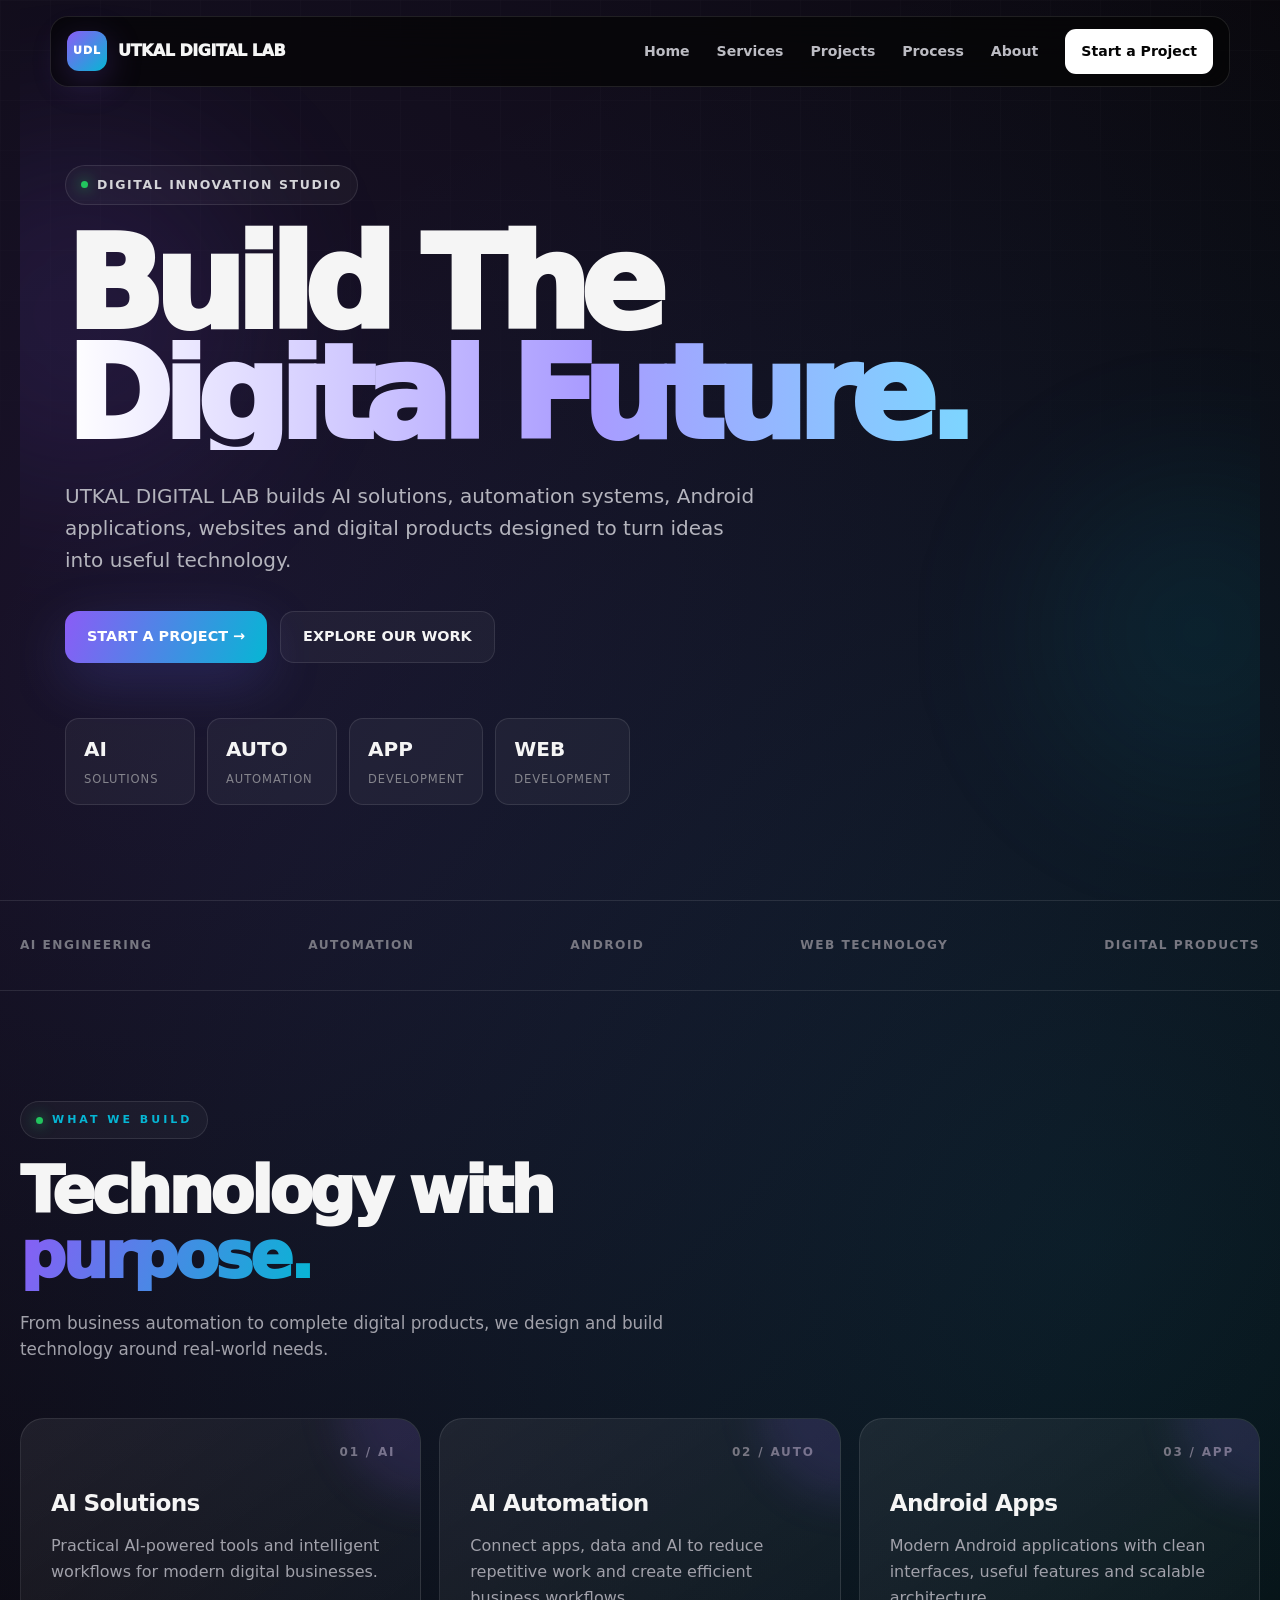
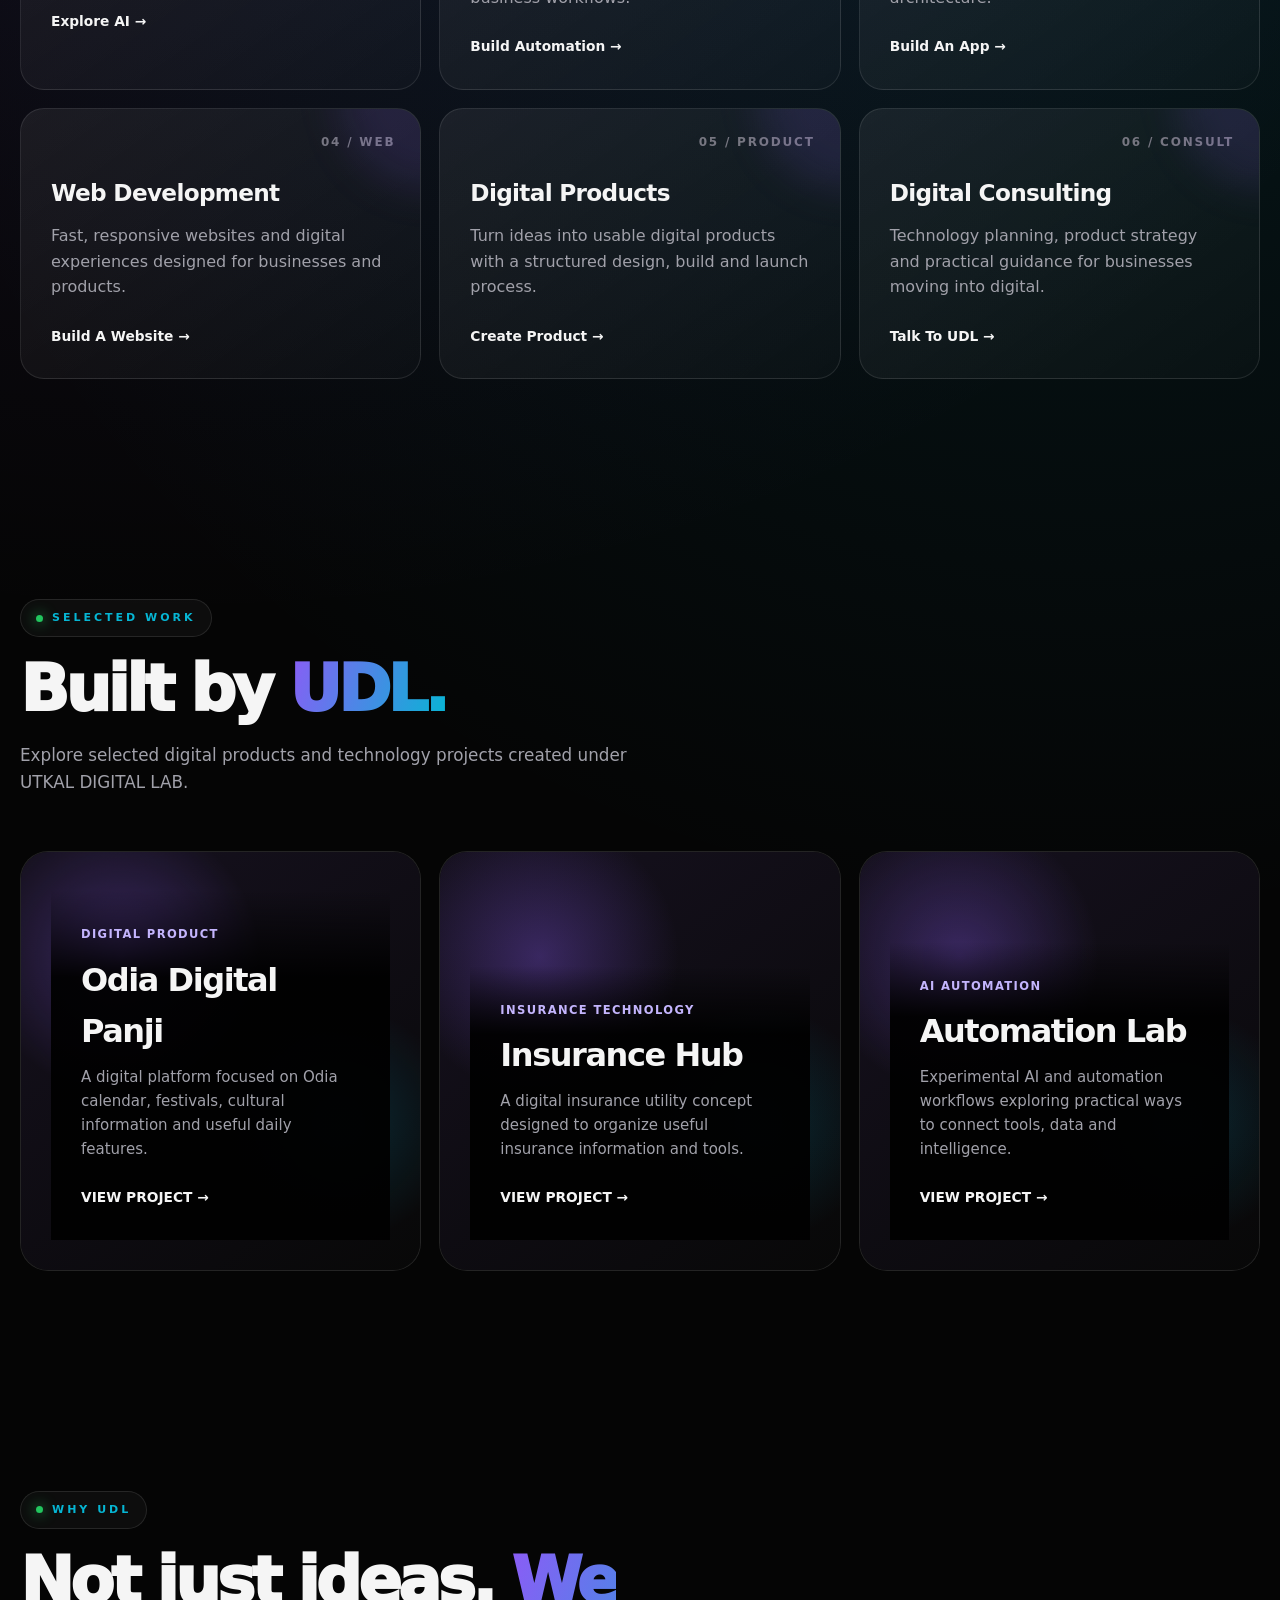
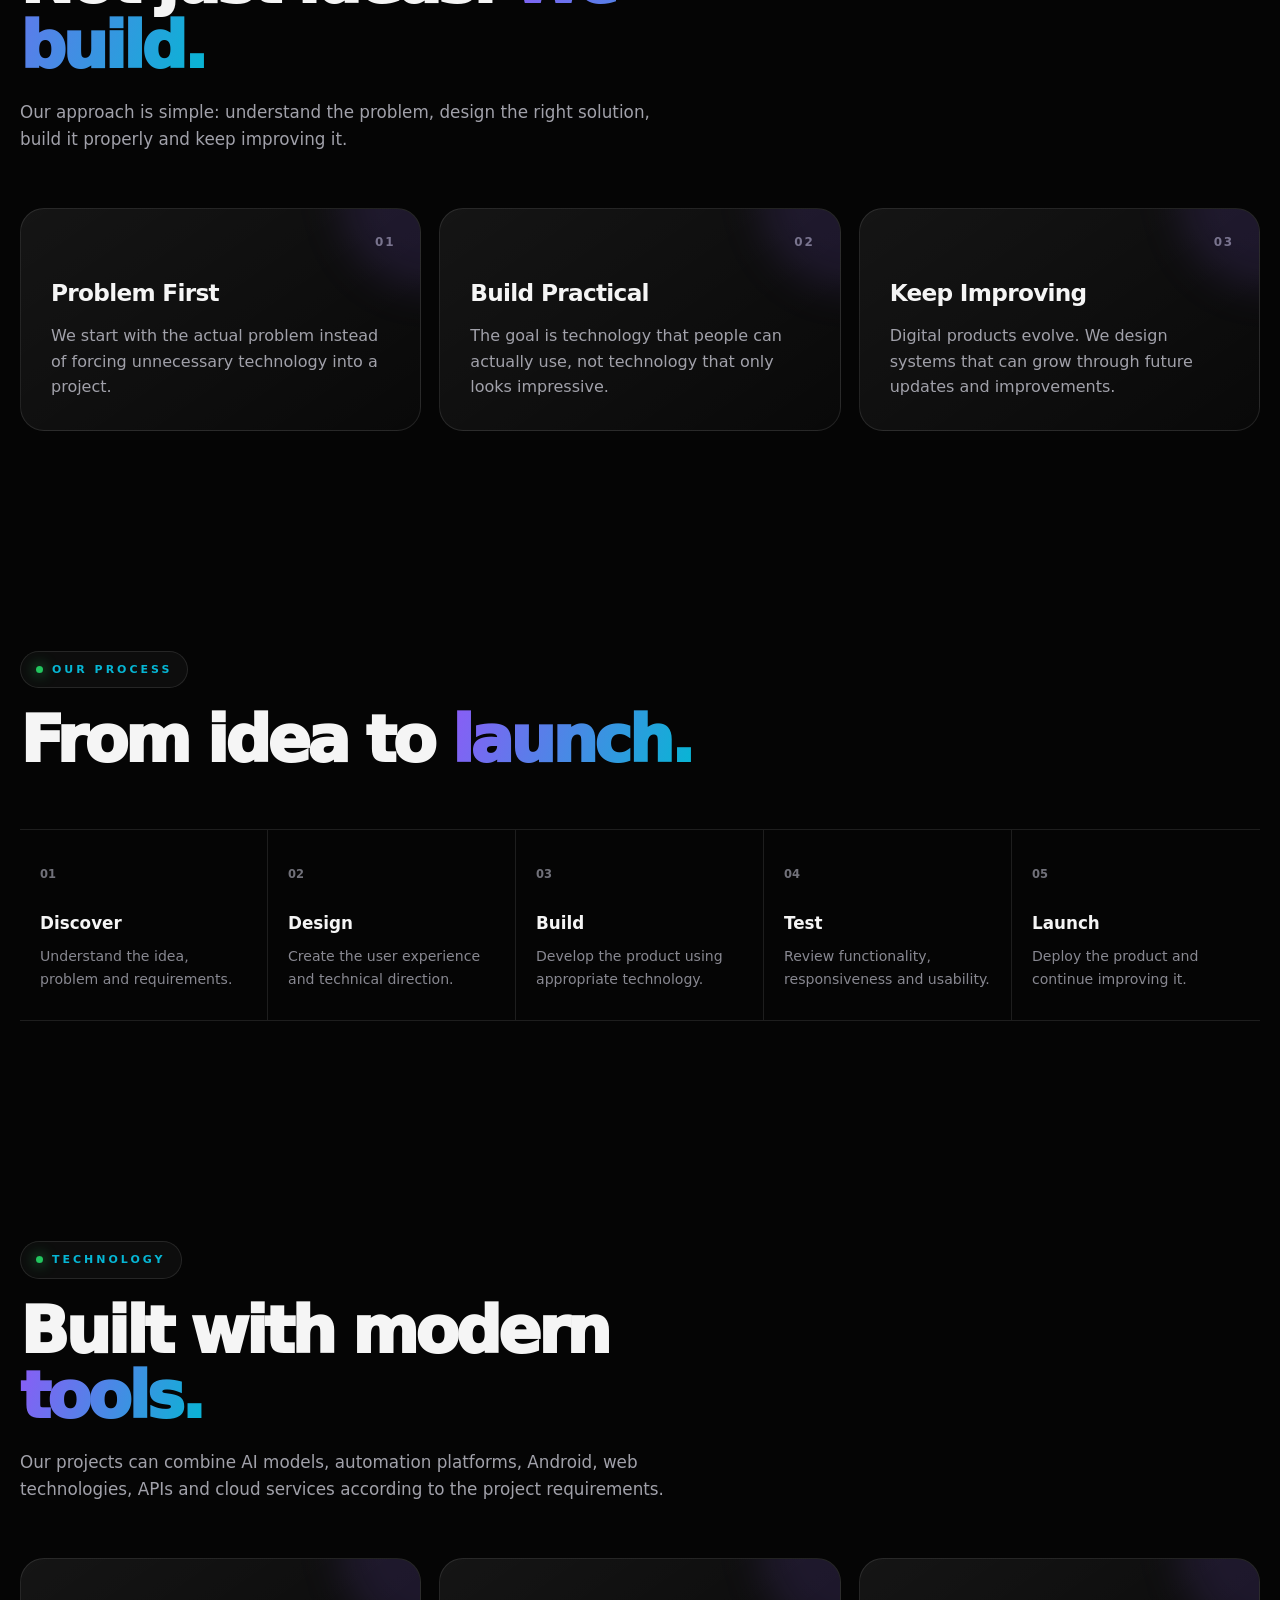
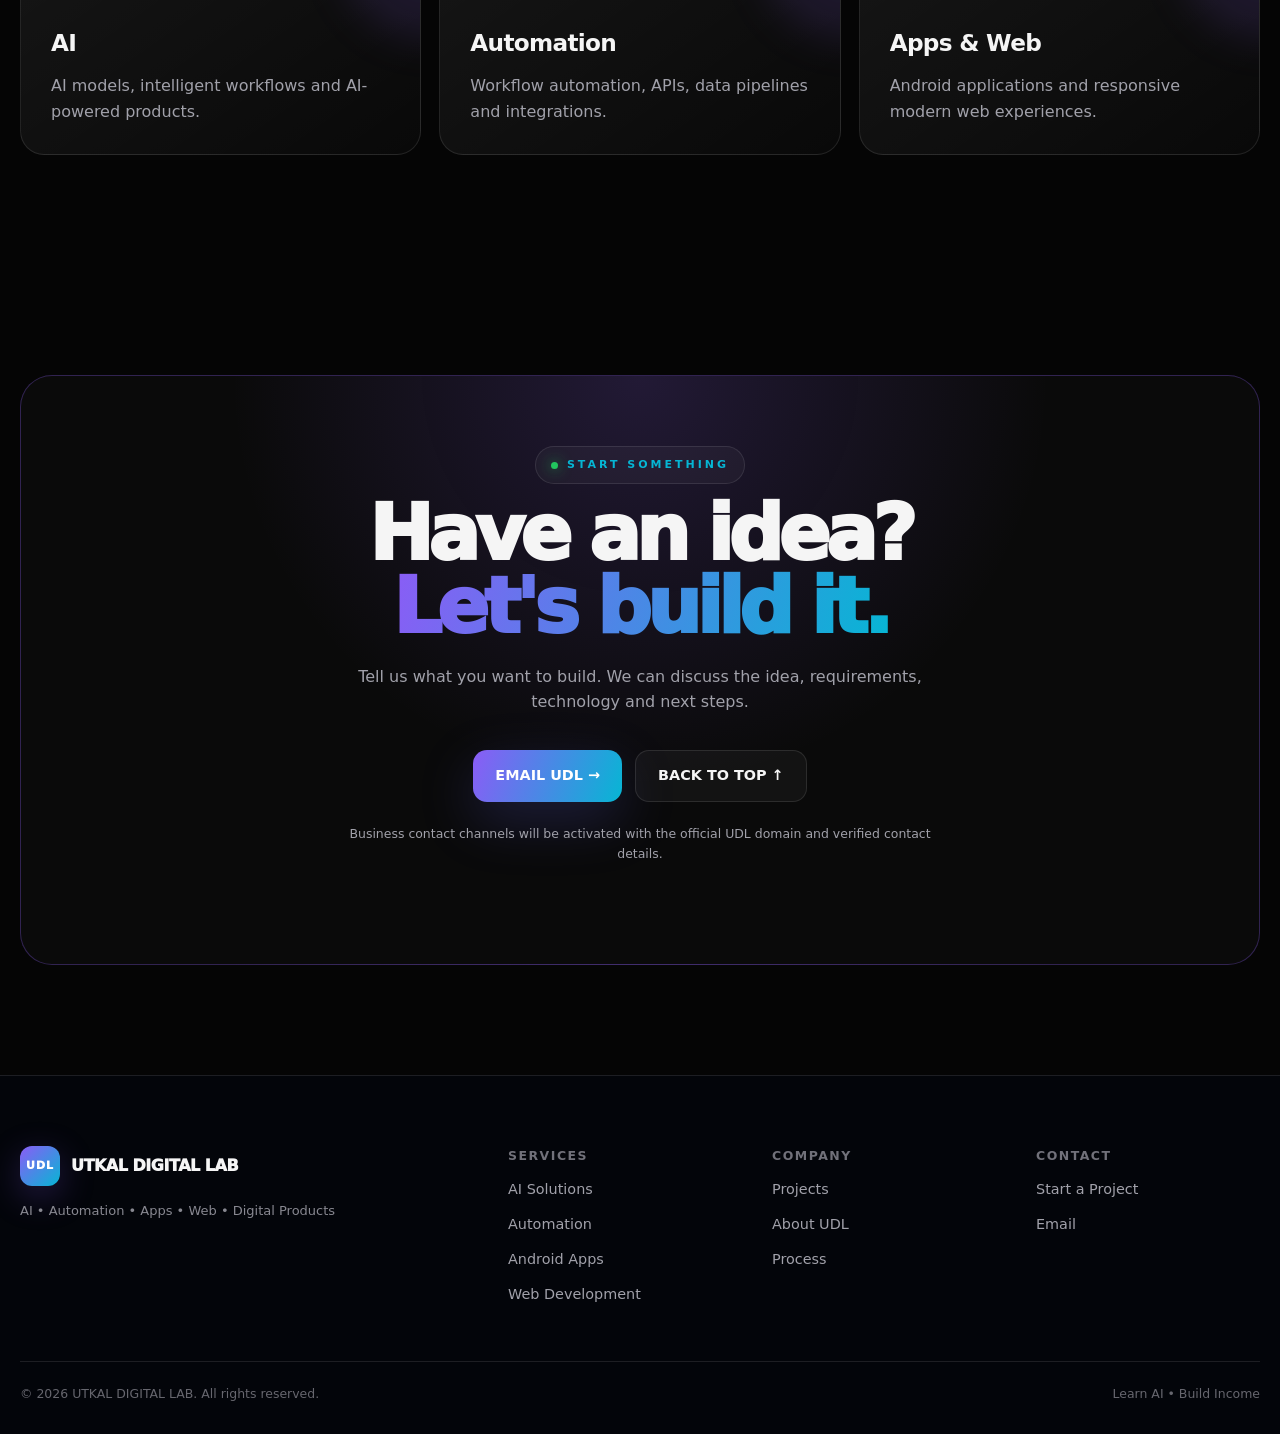
==== index.html @ 89773be3 "Launch Premium UDL website redesign" ====
<!DOCTYPE html>
<html lang="en">
<head>
  <meta charset="UTF-8">
  <meta name="viewport" content="width=device-width, initial-scale=1.0">

  <title>UTKAL DIGITAL LAB | AI • Automation • Apps • Web</title>

  <meta name="description" content="UTKAL DIGITAL LAB builds AI solutions, automation systems, Android apps, websites and digital products for modern businesses.">
  <meta name="keywords" content="UTKAL DIGITAL LAB, Utkal Digital Lab, AI automation, Android app development, web development, digital products, Odisha">
  <meta name="author" content="UTKAL DIGITAL LAB">
  <meta name="theme-color" content="#050505">

  <meta property="og:title" content="UTKAL DIGITAL LAB">
  <meta property="og:description" content="We build digital products that move businesses forward.">
  <meta property="og:type" content="website">
  <meta property="og:url" content="https://utkal-digital-lab.github.io/">

  <link rel="icon" type="image/svg+xml" href="assets/images/favicon.svg">

  <link rel="stylesheet" href="assets/css/style.css">
  <link rel="stylesheet" href="assets/css/premium.css">
</head>

<body>

<!-- ================= NAVBAR ================= -->

<header class="premium-nav">
  <div class="nav-inner">

    <a href="#home" class="brand">
      <span class="brand-mark">UDL</span>
      <span>UTKAL DIGITAL LAB</span>
    </a>

    <nav class="nav-links" id="navLinks">
      <a href="#home">Home</a>
      <a href="#services">Services</a>
      <a href="#projects">Projects</a>
      <a href="#process">Process</a>
      <a href="#about">About</a>
      <a href="#contact" class="nav-cta">Start a Project</a>
    </nav>

    <button class="nav-toggle" id="navToggle" aria-label="Open menu">
      ☰
    </button>

  </div>
</header>


<!-- ================= HERO ================= -->

<main>

<section class="hero" id="home">

  <div class="hero-orb one"></div>
  <div class="hero-orb two"></div>

  <div class="container">

    <div class="hero-content">

      <span class="badge">DIGITAL INNOVATION STUDIO</span>

      <h1>
        Build The
        <span class="udl-gradient">Digital Future.</span>
      </h1>

      <p class="hero-sub">
        UTKAL DIGITAL LAB builds AI solutions, automation systems,
        Android applications, websites and digital products designed
        to turn ideas into useful technology.
      </p>

      <div class="hero-actions">
        <a href="#contact" class="btn btn-primary">
          START A PROJECT →
        </a>

        <a href="#projects" class="btn btn-secondary">
          EXPLORE OUR WORK
        </a>
      </div>

      <div class="hero-meta">

        <div class="meta-item">
          <strong>AI</strong>
          <span>Solutions</span>
        </div>

        <div class="meta-item">
          <strong>AUTO</strong>
          <span>Automation</span>
        </div>

        <div class="meta-item">
          <strong>APP</strong>
          <span>Development</span>
        </div>

        <div class="meta-item">
          <strong>WEB</strong>
          <span>Development</span>
        </div>

      </div>

    </div>

  </div>
</section>


<!-- ================= CAPABILITY BAR ================= -->

<section style="padding:35px 0;border-top:1px solid var(--line);border-bottom:1px solid var(--line);">

  <div class="container">

    <div style="display:flex;flex-wrap:wrap;justify-content:space-between;gap:18px;color:#777781;font-size:.76rem;font-weight:900;letter-spacing:.12em;">
      <span>AI ENGINEERING</span>
      <span>AUTOMATION</span>
      <span>ANDROID</span>
      <span>WEB TECHNOLOGY</span>
      <span>DIGITAL PRODUCTS</span>
    </div>

  </div>

</section>


<!-- ================= WHAT WE BUILD ================= -->

<section id="services">

  <div class="container">

    <div class="section-heading">
      <span class="badge">WHAT WE BUILD</span>

      <h2>
        Technology with
        <span class="udl-gradient">purpose.</span>
      </h2>

      <p>
        From business automation to complete digital products,
        we design and build technology around real-world needs.
      </p>
    </div>


    <div class="card-grid">

      <article class="premium-card">
        <span class="card-number">01 / AI</span>
        <h3>AI Solutions</h3>
        <p>
          Practical AI-powered tools and intelligent workflows
          for modern digital businesses.
        </p>
        <span class="card-link">Explore AI →</span>
      </article>


      <article class="premium-card">
        <span class="card-number">02 / AUTO</span>
        <h3>AI Automation</h3>
        <p>
          Connect apps, data and AI to reduce repetitive work
          and create efficient business workflows.
        </p>
        <span class="card-link">Build Automation →</span>
      </article>


      <article class="premium-card">
        <span class="card-number">03 / APP</span>
        <h3>Android Apps</h3>
        <p>
          Modern Android applications with clean interfaces,
          useful features and scalable architecture.
        </p>
        <span class="card-link">Build An App →</span>
      </article>


      <article class="premium-card">
        <span class="card-number">04 / WEB</span>
        <h3>Web Development</h3>
        <p>
          Fast, responsive websites and digital experiences
          designed for businesses and products.
        </p>
        <span class="card-link">Build A Website →</span>
      </article>


      <article class="premium-card">
        <span class="card-number">05 / PRODUCT</span>
        <h3>Digital Products</h3>
        <p>
          Turn ideas into usable digital products with a
          structured design, build and launch process.
        </p>
        <span class="card-link">Create Product →</span>
      </article>


      <article class="premium-card">
        <span class="card-number">06 / CONSULT</span>
        <h3>Digital Consulting</h3>
        <p>
          Technology planning, product strategy and practical
          guidance for businesses moving into digital.
        </p>
        <span class="card-link">Talk To UDL →</span>
      </article>

    </div>

  </div>
</section>


<!-- ================= PROJECTS ================= -->

<section id="projects">

  <div class="container">

    <div class="section-heading">

      <span class="badge">SELECTED WORK</span>

      <h2>
        Built by
        <span class="udl-gradient">UDL.</span>
      </h2>

      <p>
        Explore selected digital products and technology projects
        created under UTKAL DIGITAL LAB.
      </p>

    </div>


    <div class="project-grid">

      <article class="project-card">

        <div class="project-glow"></div>

        <div class="project-content">

          <span class="project-tag">DIGITAL PRODUCT</span>

          <h3>Odia Digital Panji</h3>

          <p>
            A digital platform focused on Odia calendar,
            festivals, cultural information and useful daily features.
          </p>

          <a href="#" class="card-link">
            VIEW PROJECT →
          </a>

        </div>

      </article>


      <article class="project-card">

        <div class="project-glow"></div>

        <div class="project-content">

          <span class="project-tag">INSURANCE TECHNOLOGY</span>

          <h3>Insurance Hub</h3>

          <p>
            A digital insurance utility concept designed to
            organize useful insurance information and tools.
          </p>

          <a href="#" class="card-link">
            VIEW PROJECT →
          </a>

        </div>

      </article>


      <article class="project-card">

        <div class="project-glow"></div>

        <div class="project-content">

          <span class="project-tag">AI AUTOMATION</span>

          <h3>Automation Lab</h3>

          <p>
            Experimental AI and automation workflows exploring
            practical ways to connect tools, data and intelligence.
          </p>

          <a href="#" class="card-link">
            VIEW PROJECT →
          </a>

        </div>

      </article>

    </div>

  </div>
</section>


<!-- ================= WHY UDL ================= -->

<section id="about">

  <div class="container">

    <div class="section-heading">

      <span class="badge">WHY UDL</span>

      <h2>
        Not just ideas.
        <span class="udl-gradient">We build.</span>
      </h2>

      <p>
        Our approach is simple: understand the problem,
        design the right solution, build it properly and keep improving it.
      </p>

    </div>


    <div class="card-grid">

      <article class="premium-card">
        <span class="card-number">01</span>
        <h3>Problem First</h3>
        <p>
          We start with the actual problem instead of forcing
          unnecessary technology into a project.
        </p>
      </article>

      <article class="premium-card">
        <span class="card-number">02</span>
        <h3>Build Practical</h3>
        <p>
          The goal is technology that people can actually use,
          not technology that only looks impressive.
        </p>
      </article>

      <article class="premium-card">
        <span class="card-number">03</span>
        <h3>Keep Improving</h3>
        <p>
          Digital products evolve. We design systems that can
          grow through future updates and improvements.
        </p>
      </article>

    </div>

  </div>
</section>


<!-- ================= PROCESS ================= -->

<section id="process">

  <div class="container">

    <div class="section-heading">

      <span class="badge">OUR PROCESS</span>

      <h2>
        From idea to
        <span class="udl-gradient">launch.</span>
      </h2>

    </div>


    <div class="process">

      <div class="process-item">
        <span>01</span>
        <h3>Discover</h3>
        <p>Understand the idea, problem and requirements.</p>
      </div>

      <div class="process-item">
        <span>02</span>
        <h3>Design</h3>
        <p>Create the user experience and technical direction.</p>
      </div>

      <div class="process-item">
        <span>03</span>
        <h3>Build</h3>
        <p>Develop the product using appropriate technology.</p>
      </div>

      <div class="process-item">
        <span>04</span>
        <h3>Test</h3>
        <p>Review functionality, responsiveness and usability.</p>
      </div>

      <div class="process-item">
        <span>05</span>
        <h3>Launch</h3>
        <p>Deploy the product and continue improving it.</p>
      </div>

    </div>

  </div>
</section>


<!-- ================= TECHNOLOGY ================= -->

<section>

  <div class="container">

    <div class="section-heading">

      <span class="badge">TECHNOLOGY</span>

      <h2>
        Built with modern
        <span class="udl-gradient">tools.</span>
      </h2>

      <p>
        Our projects can combine AI models, automation platforms,
        Android, web technologies, APIs and cloud services according
        to the project requirements.
      </p>

    </div>


    <div class="card-grid">

      <article class="premium-card">
        <h3>AI</h3>
        <p>AI models, intelligent workflows and AI-powered products.</p>
      </article>

      <article class="premium-card">
        <h3>Automation</h3>
        <p>Workflow automation, APIs, data pipelines and integrations.</p>
      </article>

      <article class="premium-card">
        <h3>Apps & Web</h3>
        <p>Android applications and responsive modern web experiences.</p>
      </article>

    </div>

  </div>
</section>


<!-- ================= CTA ================= -->

<section id="contact">

  <div class="container">

    <div class="cta-box">

      <span class="badge">START SOMETHING</span>

      <h2>
        Have an idea?
        <br>
        <span class="udl-gradient">Let's build it.</span>
      </h2>

      <p>
        Tell us what you want to build. We can discuss the idea,
        requirements, technology and next steps.
      </p>

      <div class="hero-actions" style="justify-content:center;">

        <a href="mailto:hello@utkaldigitallab.com"
           class="btn btn-primary">
          EMAIL UDL →
        </a>

        <a href="#home"
           class="btn btn-secondary">
          BACK TO TOP ↑
        </a>

      </div>

      <p style="font-size:.78rem;margin-top:22px;">
        Business contact channels will be activated with the
        official UDL domain and verified contact details.
      </p>

    </div>

  </div>
</section>

</main>


<!-- ================= FOOTER ================= -->

<footer>

  <div class="container">

    <div class="footer-grid">

      <div class="footer-brand">

        <div class="brand">
          <span class="brand-mark">UDL</span>
          <span>UTKAL DIGITAL LAB</span>
        </div>

        <p>
          AI • Automation • Apps • Web • Digital Products
        </p>

      </div>


      <div class="footer-col">

        <h4>Services</h4>

        <a href="#services">AI Solutions</a>
        <a href="#services">Automation</a>
        <a href="#services">Android Apps</a>
        <a href="#services">Web Development</a>

      </div>


      <div class="footer-col">

        <h4>Company</h4>

        <a href="#projects">Projects</a>
        <a href="#about">About UDL</a>
        <a href="#process">Process</a>

      </div>


      <div class="footer-col">

        <h4>Contact</h4>

        <a href="#contact">Start a Project</a>
        <a href="mailto:hello@utkaldigitallab.com">
          Email
        </a>

      </div>

    </div>


    <div class="footer-bottom">

      <span>
        © 2026 UTKAL DIGITAL LAB. All rights reserved.
      </span>

      <span>
        Learn AI • Build Income
      </span>

    </div>

  </div>

</footer>


<script src="assets/js/app.js"></script>

<script>
document.addEventListener("DOMContentLoaded", function () {

  const navToggle = document.getElementById("navToggle");
  const navLinks = document.getElementById("navLinks");

  if (navToggle && navLinks) {
    navToggle.addEventListener("click", function () {
      navLinks.classList.toggle("active");
    });

    navLinks.querySelectorAll("a").forEach(function (link) {
      link.addEventListener("click", function () {
        navLinks.classList.remove("active");
      });
    });
  }

});
</script>

</body>
</html>
---- assets/css/style.css ----
* {
  margin: 0;
  padding: 0;
  box-sizing: border-box;
}

:root {
  --bg: #05070d;
  --bg2: #080b14;
  --card: rgba(255,255,255,.045);
  --border: rgba(255,255,255,.10);
  --text: #f4f7ff;
  --muted: #9da6ba;
  --accent: #7c5cff;
  --accent2: #00d9ff;
  --max: 1180px;
}

html {
  scroll-behavior: smooth;
}

body {
  background:
    radial-gradient(circle at 20% 10%, rgba(124,92,255,.13), transparent 30%),
    radial-gradient(circle at 90% 30%, rgba(0,217,255,.08), transparent 25%),
    var(--bg);
  color: var(--text);
  font-family: Inter, Arial, Helvetica, sans-serif;
  line-height: 1.6;
  overflow-x: hidden;
}

a {
  color: inherit;
  text-decoration: none;
}

.noise {
  position: fixed;
  inset: 0;
  pointer-events: none;
  opacity: .025;
  z-index: 20;
  background-image: url("data:image/svg+xml,%3Csvg viewBox='0 0 180 180' xmlns='http://www.w3.org/2000/svg'%3E%3Cfilter id='n'%3E%3CfeTurbulence type='fractalNoise' baseFrequency='.9' numOctaves='4' stitchTiles='stitch'/%3E%3C/filter%3E%3Crect width='100%25' height='100%25' filter='url(%23n)' opacity='.7'/%3E%3C/svg%3E");
}

.navbar {
  height: 78px;
  position: sticky;
  top: 0;
  z-index: 100;
  display: flex;
  align-items: center;
  justify-content: space-between;
  padding: 0 5%;
  background: rgba(5,7,13,.78);
  backdrop-filter: blur(18px);
  border-bottom: 1px solid var(--border);
}

.brand {
  display: flex;
  align-items: center;
  gap: 11px;
}

.brand-mark {
  width: 42px;
  height: 42px;
  border-radius: 12px;
  display: grid;
  place-items: center;
  font-size: 11px;
  font-weight: 900;
  letter-spacing: 1px;
  background: linear-gradient(135deg, var(--accent), var(--accent2));
  color: white;
  box-shadow: 0 0 30px rgba(124,92,255,.25);
}

.brand strong,
.brand small {
  display: block;
}

.brand strong {
  font-size: 14px;
  letter-spacing: 2px;
}

.brand small {
  color: var(--muted);
  font-size: 9px;
  letter-spacing: 3px;
}

nav {
  display: flex;
  align-items: center;
  gap: 28px;
}

nav a {
  color: #cbd1df;
  font-size: 14px;
  transition: .25s;
}

nav a:hover {
  color: white;
}

.nav-cta {
  padding: 11px 17px;
  border: 1px solid rgba(124,92,255,.55);
  border-radius: 10px;
  background: rgba(124,92,255,.10);
}

.menu-toggle {
  display: none;
  border: 0;
  background: transparent;
  color: white;
  font-size: 25px;
}

.hero {
  min-height: calc(100vh - 78px);
  max-width: var(--max);
  margin: auto;
  padding: 120px 25px 80px;
  position: relative;
  display: flex;
  align-items: center;
}

.hero-content {
  position: relative;
  z-index: 2;
  max-width: 850px;
}

.eyebrow,
.section-heading > span,
.section-label,
.cta-box > span,
.manifesto > div > span {
  font-size: 11px;
  font-weight: 800;
  letter-spacing: 3px;
  color: var(--accent2);
}

.live-dot {
  display: inline-block;
  width: 7px;
  height: 7px;
  border-radius: 50%;
  margin-right: 8px;
  background: var(--accent2);
  box-shadow: 0 0 15px var(--accent2);
}

.hero h1 {
  margin-top: 22px;
  font-size: clamp(58px, 9vw, 118px);
  line-height: .93;
  letter-spacing: -5px;
  max-width: 900px;
}

.hero h1 span {
  display: block;
  background: linear-gradient(90deg, #fff, #a99bff, #6cecff);
  -webkit-background-clip: text;
  color: transparent;
}

.hero-text {
  max-width: 690px;
  margin-top: 30px;
  color: var(--muted);
  font-size: 18px;
}

.hero-buttons,
.cta-buttons {
  display: flex;
  gap: 14px;
  margin-top: 34px;
  flex-wrap: wrap;
}

.btn {
  display: inline-flex;
  align-items: center;
  justify-content: center;
  min-height: 50px;
  padding: 0 22px;
  border-radius: 12px;
  font-size: 14px;
  font-weight: 800;
  transition: .25s;
}

.btn:hover {
  transform: translateY(-3px);
}

.btn-primary {
  color: white;
  background: linear-gradient(135deg, var(--accent), #5940e8);
  box-shadow: 0 15px 40px rgba(124,92,255,.22);
}

.btn-secondary {
  border: 1px solid var(--border);
  background: rgba(255,255,255,.035);
}

.hero-stats {
  display: flex;
  gap: 35px;
  margin-top: 70px;
  flex-wrap: wrap;
}

.hero-stats div {
  display: flex;
  flex-direction: column;
}

.hero-stats strong {
  font-size: 19px;
}

.hero-stats span {
  color: var(--muted);
  font-size: 11px;
  letter-spacing: 1px;
}

.hero-orb {
  position: absolute;
  border-radius: 50%;
  filter: blur(70px);
  opacity: .35;
  pointer-events: none;
}

.orb-one {
  width: 320px;
  height: 320px;
  right: 2%;
  top: 15%;
  background: var(--accent);
}

.orb-two {
  width: 230px;
  height: 230px;
  right: 18%;
  bottom: 4%;
  background: var(--accent2);
}

.section {
  max-width: var(--max);
  margin: auto;
  padding: 120px 25px;
}

.section-heading {
  max-width: 700px;
  margin-bottom: 55px;
}

.section-heading h2,
.about-grid h2,
.manifesto h2,
.cta-box h2 {
  margin-top: 14px;
  font-size: clamp(40px, 6vw, 70px);
  line-height: 1;
  letter-spacing: -3px;
}

em {
  font-style: normal;
  color: var(--accent2);
}

.section-heading p {
  color: var(--muted);
  margin-top: 20px;
  font-size: 16px;
}

.service-grid {
  display: grid;
  grid-template-columns: repeat(3, 1fr);
  gap: 16px;
}

.service-card,
.project-card {
  position: relative;
  overflow: hidden;
  padding: 30px;
  border: 1px solid var(--border);
  border-radius: 20px;
  background: var(--card);
  transition: .3s;
}

.service-card:hover,
.project-card:hover {
  transform: translateY(-7px);
  border-color: rgba(124,92,255,.45);
  background: rgba(255,255,255,.065);
}

.service-icon {
  width: 45px;
  height: 45px;
  display: grid;
  place-items: center;
  border-radius: 13px;
  background: rgba(124,92,255,.12);
  color: #a99bff;
  font-size: 21px;
  margin-bottom: 35px;
}

.service-card h3,
.project-card h3 {
  font-size: 23px;
}

.service-card p,
.project-card p {
  color: var(--muted);
  font-size: 14px;
  margin-top: 10px;
}

.card-number {
  position: absolute;
  top: 24px;
  right: 25px;
  color: rgba(255,255,255,.20);
  font-size: 12px;
}

.projects-section {
  padding-top: 70px;
}

.project-grid {
  display: grid;
  grid-template-columns: 1.3fr 1fr;
  gap: 16px;
}

.project-card {
  min-height: 310px;
}

.project-card.featured {
  grid-row: span 2;
  min-height: 636px;
  background:
    radial-gradient(circle at 80% 20%, rgba(124,92,255,.23), transparent 35%),
    var(--card);
}

.project-top {
  display: flex;
  justify-content: space-between;
  color: #778097;
  font-size: 11px;
  letter-spacing: 1px;
}

.project-tag {
  color: var(--accent2);
}

.project-card h3 {
  margin-top: 70px;
  font-size: 34px;
}

.project-card p {
  max-width: 570px;
  font-size: 15px;
}

.project-tech {
  position: absolute;
  bottom: 28px;
  left: 30px;
  display: flex;
  gap: 8px;
  flex-wrap: wrap;
}

.project-tech span,
.values span {
  border: 1px solid var(--border);
  background: rgba(255,255,255,.04);
  padding: 7px 11px;
  border-radius: 8px;
  color: #c5ccda;
  font-size: 11px;
}

.manifesto {
  max-width: var(--max);
  margin: 50px auto;
  padding: 80px 25px;
  display: grid;
  grid-template-columns: 1fr 1fr;
  gap: 70px;
  border-top: 1px solid var(--border);
  border-bottom: 1px solid var(--border);
}

.manifesto p {
  color: var(--muted);
  font-size: 17px;
  align-self: end;
}

.about-grid {
  display: grid;
  grid-template-columns: 1fr 1fr;
  gap: 90px;
}

.about-copy {
  color: var(--muted);
  font-size: 16px;
}

.about-copy p + p {
  margin-top: 22px;
}

.about-copy strong {
  color: white;
}

.values {
  display: flex;
  gap: 8px;
  flex-wrap: wrap;
  margin-top: 30px;
}

.cta-section {
  max-width: var(--max);
  margin: auto;
  padding: 40px 25px 120px;
}

.cta-box {
  position: relative;
  overflow: hidden;
  padding: 75px;
  border: 1px solid rgba(124,92,255,.35);
  border-radius: 28px;
  background:
    radial-gradient(circle at 85% 10%, rgba(0,217,255,.15), transparent 30%),
    radial-gradient(circle at 15% 80%, rgba(124,92,255,.20), transparent 35%),
    rgba(255,255,255,.035);
}

.cta-box p {
  color: var(--muted);
  max-width: 570px;
  margin-top: 22px;
}

footer {
  border-top: 1px solid var(--border);
  padding: 45px 5% 25px;
  background: #03050a;
}

.footer-main,
.footer-bottom {
  max-width: var(--max);
  margin: auto;
}

.footer-main {
  display: flex;
  justify-content: space-between;
  gap: 30px;
}

.footer-brand p {
  color: var(--muted);
  font-size: 13px;
  margin-top: 15px;
}

.footer-links {
  display: flex;
  flex-wrap: wrap;
  gap: 20px;
  align-content: start;
}

.footer-links a {
  color: var(--muted);
  font-size: 13px;
}

.footer-bottom {
  margin-top: 45px;
  padding-top: 20px;
  border-top: 1px solid var(--border);
  display: flex;
  justify-content: space-between;
  gap: 20px;
  color: #687187;
  font-size: 11px;
}

@media (max-width: 800px) {

  .navbar {
    height: 68px;
  }

  .menu-toggle {
    display: block;
  }

  nav {
    position: absolute;
    top: 68px;
    left: 0;
    right: 0;
    display: none;
    flex-direction: column;
    align-items: stretch;
    gap: 0;
    padding: 10px 5%;
    background: rgba(5,7,13,.97);
    border-bottom: 1px solid var(--border);
  }

  nav.open {
    display: flex;
  }

  nav a {
    padding: 15px 0;
    border-bottom: 1px solid rgba(255,255,255,.05);
  }

  .hero {
    min-height: auto;
    padding-top: 85px;
  }

  .hero h1 {
    letter-spacing: -3px;
  }

  .hero-text {
    font-size: 16px;
  }

  .hero-stats {
    margin-top: 50px;
    gap: 22px;
  }

  .service-grid,
  .project-grid,
  .manifesto,
  .about-grid {
    grid-template-columns: 1fr;
  }

  .project-card.featured {
    grid-row: auto;
    min-height: 400px;
  }

  .project-card {
    min-height: 300px;
  }

  .cta-box {
    padding: 45px 25px;
  }

  .footer-main,
  .footer-bottom {
    flex-direction: column;
  }

  .section {
    padding: 85px 20px;
  }
}

@media (max-width: 430px) {

  .hero h1 {
    font-size: 54px;
  }

  .btn {
    width: 100%;
  }

  .hero-buttons,
  .cta-buttons {
    flex-direction: column;
  }

  .service-card,
  .project-card {
    padding: 24px;
  }
}
---- assets/css/premium.css ----
:root{
  --bg:#050505;
  --bg2:#0a0a0a;
  --text:#f5f5f5;
  --muted:#a1a1aa;
  --line:rgba(255,255,255,.10);
  --glass:rgba(255,255,255,.045);
  --accent:#8b5cf6;
  --accent2:#06b6d4;
  --max:1240px;
  --radius:24px;
}

*{
  margin:0;
  padding:0;
  box-sizing:border-box;
}

html{
  scroll-behavior:smooth;
}

body{
  background:
    radial-gradient(circle at 15% 10%,rgba(139,92,246,.16),transparent 28%),
    radial-gradient(circle at 85% 20%,rgba(6,182,212,.12),transparent 25%),
    var(--bg);
  color:var(--text);
  font-family:Inter,system-ui,-apple-system,BlinkMacSystemFont,"Segoe UI",sans-serif;
  line-height:1.6;
  overflow-x:hidden;
}

body::before{
  content:"";
  position:fixed;
  inset:0;
  pointer-events:none;
  opacity:.035;
  background-image:
    linear-gradient(rgba(255,255,255,.5) 1px,transparent 1px),
    linear-gradient(90deg,rgba(255,255,255,.5) 1px,transparent 1px);
  background-size:50px 50px;
  mask-image:linear-gradient(to bottom,black,transparent 80%);
}

a{
  color:inherit;
  text-decoration:none;
}

button,
a{
  -webkit-tap-highlight-color:transparent;
}

.container{
  width:min(var(--max),calc(100% - 40px));
  margin:auto;
}

section{
  padding:110px 0;
  position:relative;
}

.udl-gradient{
  background:linear-gradient(110deg,var(--accent),var(--accent2));
  -webkit-background-clip:text;
  background-clip:text;
  color:transparent;
}

.badge{
  display:inline-flex;
  align-items:center;
  gap:9px;
  border:1px solid var(--line);
  background:rgba(255,255,255,.035);
  padding:9px 15px;
  border-radius:999px;
  color:#d4d4d8;
  font-size:.78rem;
  font-weight:800;
  letter-spacing:.13em;
}

.badge::before{
  content:"";
  width:7px;
  height:7px;
  border-radius:50%;
  background:#22c55e;
  box-shadow:0 0 14px #22c55e;
}

.section-heading{
  max-width:760px;
  margin-bottom:55px;
}

.section-heading h2{
  font-size:clamp(2.3rem,5vw,4.6rem);
  line-height:1.02;
  letter-spacing:-.055em;
  margin-top:20px;
  font-weight:950;
}

.section-heading p{
  color:var(--muted);
  max-width:650px;
  margin-top:20px;
  font-size:1.05rem;
}

/* NAVBAR */

.premium-nav{
  position:fixed;
  z-index:1000;
  top:16px;
  left:50%;
  transform:translateX(-50%);
  width:min(1180px,calc(100% - 28px));
  border:1px solid var(--line);
  background:rgba(5,5,5,.72);
  backdrop-filter:blur(22px);
  -webkit-backdrop-filter:blur(22px);
  border-radius:18px;
  padding:12px 16px;
}

.nav-inner{
  display:flex;
  align-items:center;
  justify-content:space-between;
  gap:20px;
}

.brand{
  display:flex;
  align-items:center;
  gap:11px;
  font-weight:950;
  letter-spacing:-.03em;
}

.brand-mark{
  width:40px;
  height:40px;
  display:grid;
  place-items:center;
  border-radius:12px;
  background:linear-gradient(135deg,var(--accent),var(--accent2));
  color:#fff;
  font-weight:1000;
  box-shadow:0 10px 35px rgba(139,92,246,.25);
}

.nav-links{
  display:flex;
  align-items:center;
  gap:27px;
}

.nav-links a{
  color:#bcbcc3;
  font-size:.88rem;
  font-weight:700;
  transition:.25s ease;
}

.nav-links a:hover{
  color:#fff;
}

.nav-cta{
  padding:10px 15px!important;
  border:1px solid rgba(255,255,255,.14);
  border-radius:11px;
  background:#fff;
  color:#050505!important;
}

.nav-toggle{
  display:none;
  border:1px solid var(--line);
  background:var(--glass);
  color:#fff;
  width:42px;
  height:42px;
  border-radius:12px;
  font-size:1.2rem;
}

/* HERO */

.hero{
  min-height:100vh;
  display:flex;
  align-items:center;
  padding-top:150px;
  overflow:hidden;
}

.hero-orb{
  position:absolute;
  border-radius:50%;
  filter:blur(80px);
  pointer-events:none;
  opacity:.5;
}

.hero-orb.one{
  width:360px;
  height:360px;
  background:rgba(139,92,246,.22);
  top:15%;
  left:-120px;
}

.hero-orb.two{
  width:320px;
  height:320px;
  background:rgba(6,182,212,.18);
  right:-100px;
  bottom:12%;
}

.hero-content{
  max-width:1050px;
}

.hero h1{
  margin-top:25px;
  font-size:clamp(4rem,10vw,9.4rem);
  line-height:.86;
  letter-spacing:-.075em;
  font-weight:1000;
  max-width:1100px;
}

.hero-sub{
  max-width:700px;
  color:#b4b4bd;
  font-size:clamp(1rem,2vw,1.25rem);
  margin-top:30px;
}

.hero-actions{
  display:flex;
  flex-wrap:wrap;
  gap:13px;
  margin-top:35px;
}

.btn{
  display:inline-flex;
  align-items:center;
  justify-content:center;
  min-height:52px;
  padding:0 22px;
  border-radius:14px;
  font-weight:900;
  font-size:.9rem;
  border:1px solid var(--line);
  transition:.25s ease;
}

.btn-primary{
  color:#fff;
  background:linear-gradient(110deg,var(--accent),var(--accent2));
  border:0;
  box-shadow:0 18px 55px rgba(99,102,241,.22);
}

.btn-secondary{
  background:rgba(255,255,255,.04);
}

.btn:hover{
  transform:translateY(-3px);
}

.hero-meta{
  display:flex;
  flex-wrap:wrap;
  gap:12px;
  margin-top:55px;
}

.meta-item{
  border:1px solid var(--line);
  background:var(--glass);
  border-radius:14px;
  padding:14px 18px;
  min-width:130px;
}

.meta-item strong{
  display:block;
  font-size:1.25rem;
}

.meta-item span{
  color:#85858d;
  font-size:.72rem;
  text-transform:uppercase;
  letter-spacing:.08em;
}

/* CARDS */

.card-grid{
  display:grid;
  grid-template-columns:repeat(3,1fr);
  gap:18px;
}

.premium-card{
  border:1px solid var(--line);
  background:linear-gradient(145deg,rgba(255,255,255,.065),rgba(255,255,255,.018));
  border-radius:var(--radius);
  padding:30px;
  position:relative;
  overflow:hidden;
  transition:.35s ease;
}

.premium-card::after{
  content:"";
  position:absolute;
  width:180px;
  height:180px;
  right:-100px;
  top:-100px;
  border-radius:50%;
  background:rgba(139,92,246,.13);
  filter:blur(20px);
}

.premium-card:hover{
  transform:translateY(-7px);
  border-color:rgba(139,92,246,.42);
}

.card-number{
  color:#777781;
  font-size:.75rem;
  font-weight:900;
  letter-spacing:.15em;
}

.premium-card h3{
  font-size:1.45rem;
  margin-top:35px;
  letter-spacing:-.03em;
}

.premium-card p{
  color:var(--muted);
  margin-top:12px;
}

.card-link{
  display:inline-block;
  margin-top:25px;
  font-weight:800;
  font-size:.86rem;
}

/* PROJECTS */

.project-grid{
  display:grid;
  grid-template-columns:repeat(3,1fr);
  gap:18px;
}

.project-card{
  min-height:420px;
  border:1px solid var(--line);
  border-radius:28px;
  overflow:hidden;
  background:#0b0b0b;
  position:relative;
  display:flex;
  flex-direction:column;
  justify-content:flex-end;
}

.project-glow{
  position:absolute;
  inset:0;
  background:
    radial-gradient(circle at 25% 25%,rgba(139,92,246,.32),transparent 32%),
    radial-gradient(circle at 80% 65%,rgba(6,182,212,.18),transparent 28%),
    linear-gradient(145deg,#16111f,#080808);
}

.project-content{
  position:relative;
  padding:30px;
  background:linear-gradient(transparent,rgba(0,0,0,.94) 25%);
}

.project-tag{
  font-size:.72rem;
  font-weight:900;
  letter-spacing:.12em;
  color:#c4b5fd;
}

.project-content h3{
  font-size:2rem;
  margin-top:9px;
  letter-spacing:-.045em;
}

.project-content p{
  color:#a1a1aa;
  margin-top:8px;
}

/* PROCESS */

.process{
  display:grid;
  grid-template-columns:repeat(5,1fr);
  border-top:1px solid var(--line);
  border-bottom:1px solid var(--line);
}

.process-item{
  padding:30px 20px;
  border-right:1px solid var(--line);
}

.process-item:last-child{
  border-right:0;
}

.process-item span{
  color:#71717a;
  font-size:.72rem;
  font-weight:900;
}

.process-item h3{
  margin-top:25px;
  font-size:1.05rem;
}

.process-item p{
  color:#888891;
  margin-top:8px;
  font-size:.88rem;
}

/* CTA */

.cta-box{
  border:1px solid rgba(139,92,246,.3);
  border-radius:32px;
  padding:70px;
  text-align:center;
  background:
    radial-gradient(circle at 50% 0%,rgba(139,92,246,.18),transparent 48%),
    rgba(255,255,255,.025);
}

.cta-box h2{
  font-size:clamp(2.5rem,6vw,5.5rem);
  line-height:.95;
  letter-spacing:-.065em;
  font-weight:1000;
}

.cta-box p{
  color:#a1a1aa;
  max-width:600px;
  margin:20px auto 30px;
}

/* FOOTER */

footer{
  padding:70px 0 30px;
  border-top:1px solid var(--line);
}

.footer-grid{
  display:grid;
  grid-template-columns:2fr 1fr 1fr 1fr;
  gap:40px;
}

.footer-brand p{
  color:#888891;
  max-width:350px;
  margin-top:15px;
}

.footer-col h4{
  font-size:.78rem;
  text-transform:uppercase;
  letter-spacing:.12em;
  color:#71717a;
}

.footer-col a{
  display:block;
  color:#a1a1aa;
  margin-top:12px;
  font-size:.9rem;
}

.footer-bottom{
  margin-top:55px;
  padding-top:22px;
  border-top:1px solid var(--line);
  color:#66666e;
  font-size:.78rem;
  display:flex;
  justify-content:space-between;
  gap:20px;
}

/* MOBILE */

@media(max-width:900px){
  .nav-links{
    display:none;
    position:absolute;
    top:68px;
    left:0;
    right:0;
    padding:15px;
    border:1px solid var(--line);
    background:rgba(5,5,5,.96);
    border-radius:18px;
    flex-direction:column;
    align-items:stretch;
  }

  .nav-links.active{
    display:flex;
  }

  .nav-links a{
    padding:12px;
  }

  .nav-toggle{
    display:block;
  }

  .card-grid,
  .project-grid{
    grid-template-columns:1fr 1fr;
  }

  .process{
    grid-template-columns:1fr 1fr;
  }

  .process-item:nth-child(2){
    border-right:0;
  }

  .process-item:nth-child(-n+3){
    border-bottom:1px solid var(--line);
  }

  .footer-grid{
    grid-template-columns:1fr 1fr;
  }
}

@media(max-width:600px){
  .container{
    width:min(100% - 28px,var(--max));
  }

  section{
    padding:75px 0;
  }

  .hero{
    min-height:92vh;
    padding-top:125px;
  }

  .hero h1{
    font-size:clamp(3.4rem,17vw,5.5rem);
  }

  .hero-actions{
    flex-direction:column;
  }

  .btn{
    width:100%;
  }

  .card-grid,
  .project-grid,
  .process,
  .footer-grid{
    grid-template-columns:1fr;
  }

  .process-item{
    border-right:0;
    border-bottom:1px solid var(--line);
  }

  .process-item:last-child{
    border-bottom:0;
  }

  .cta-box{
    padding:45px 22px;
    border-radius:24px;
  }

  .footer-bottom{
    flex-direction:column;
  }
}
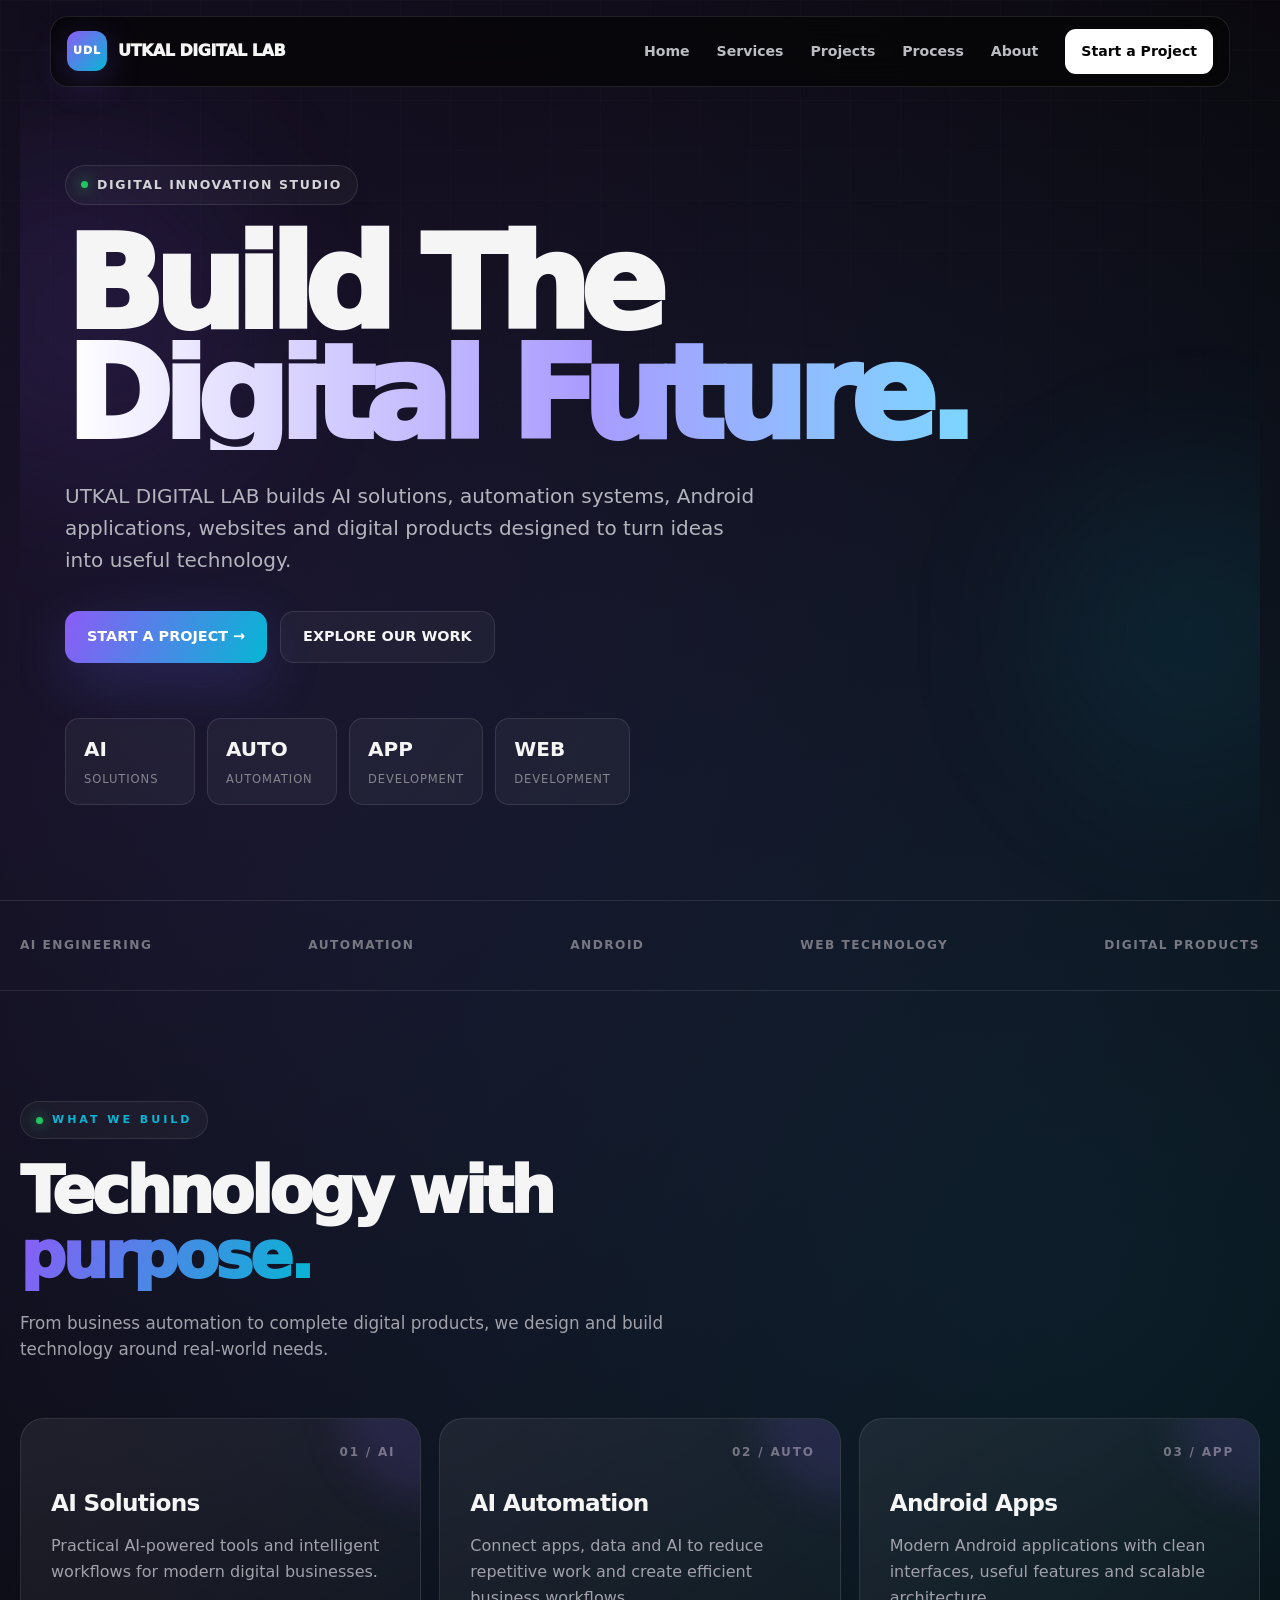
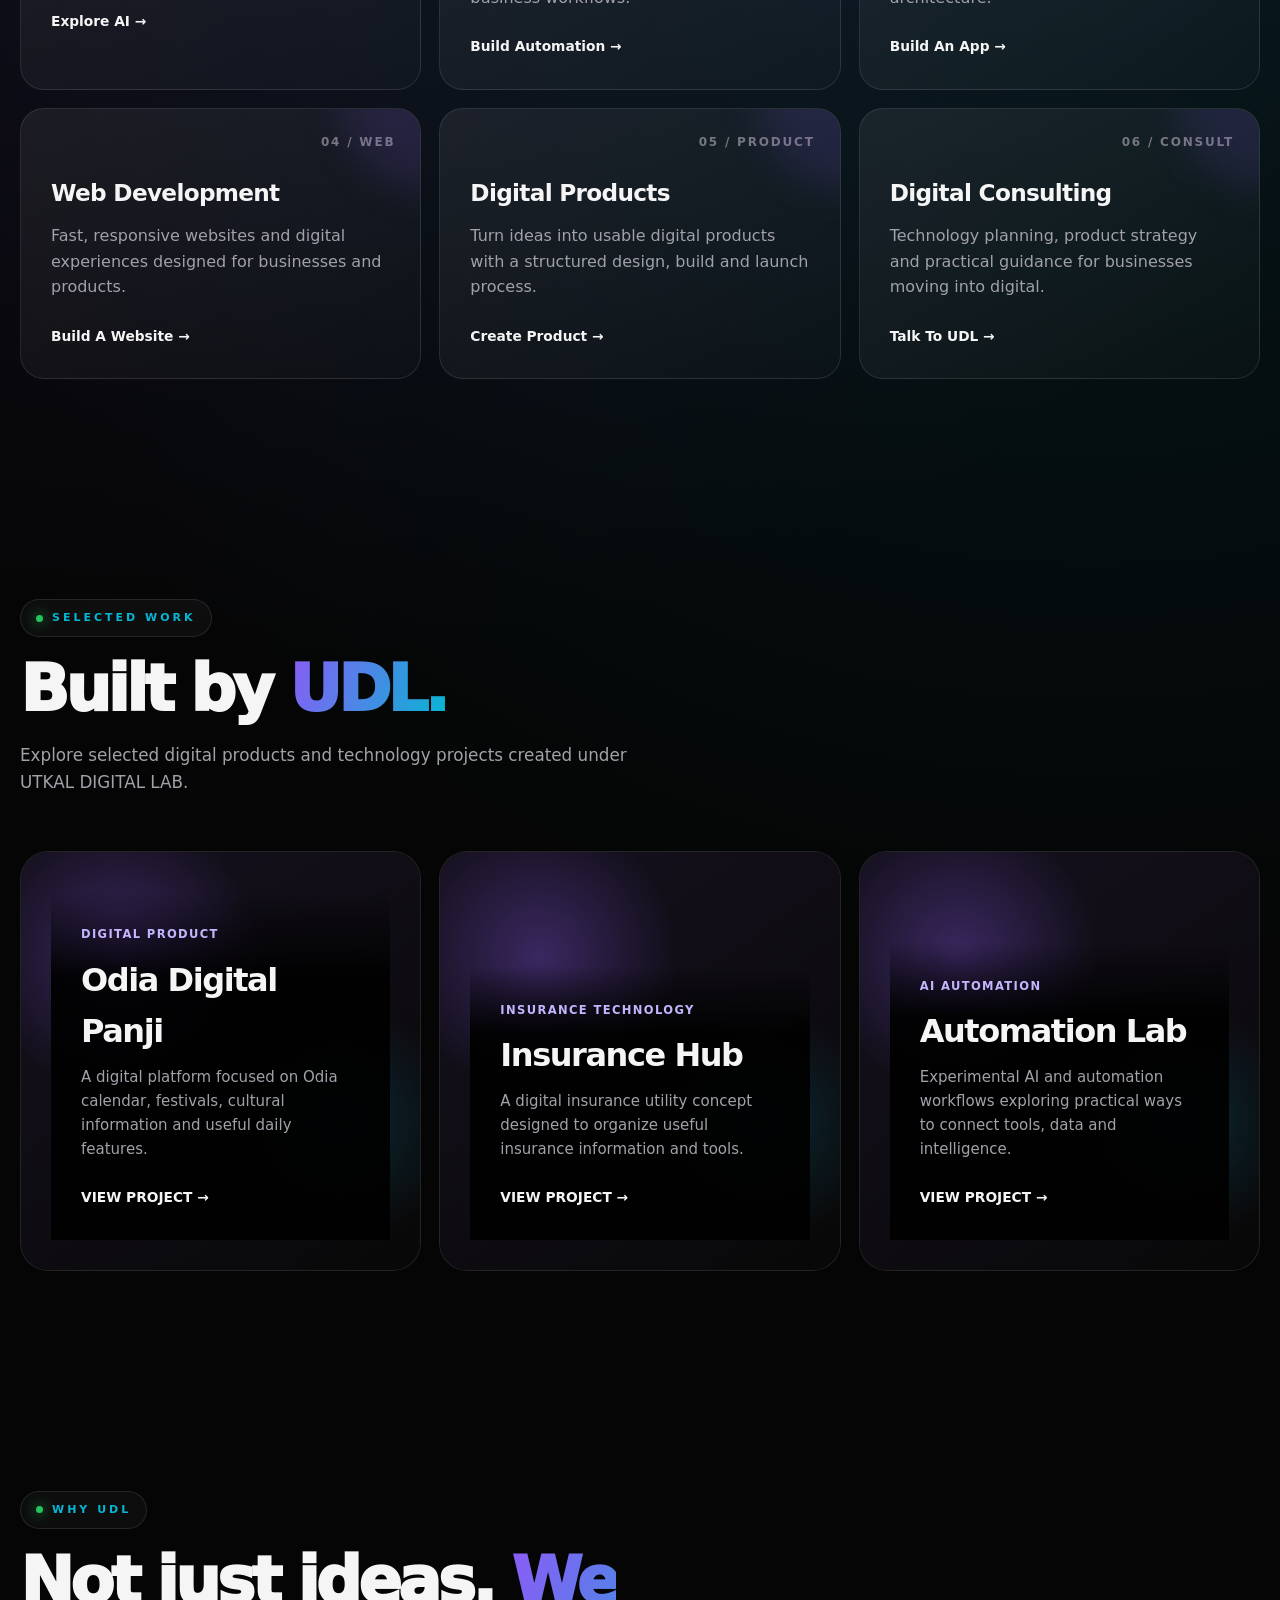
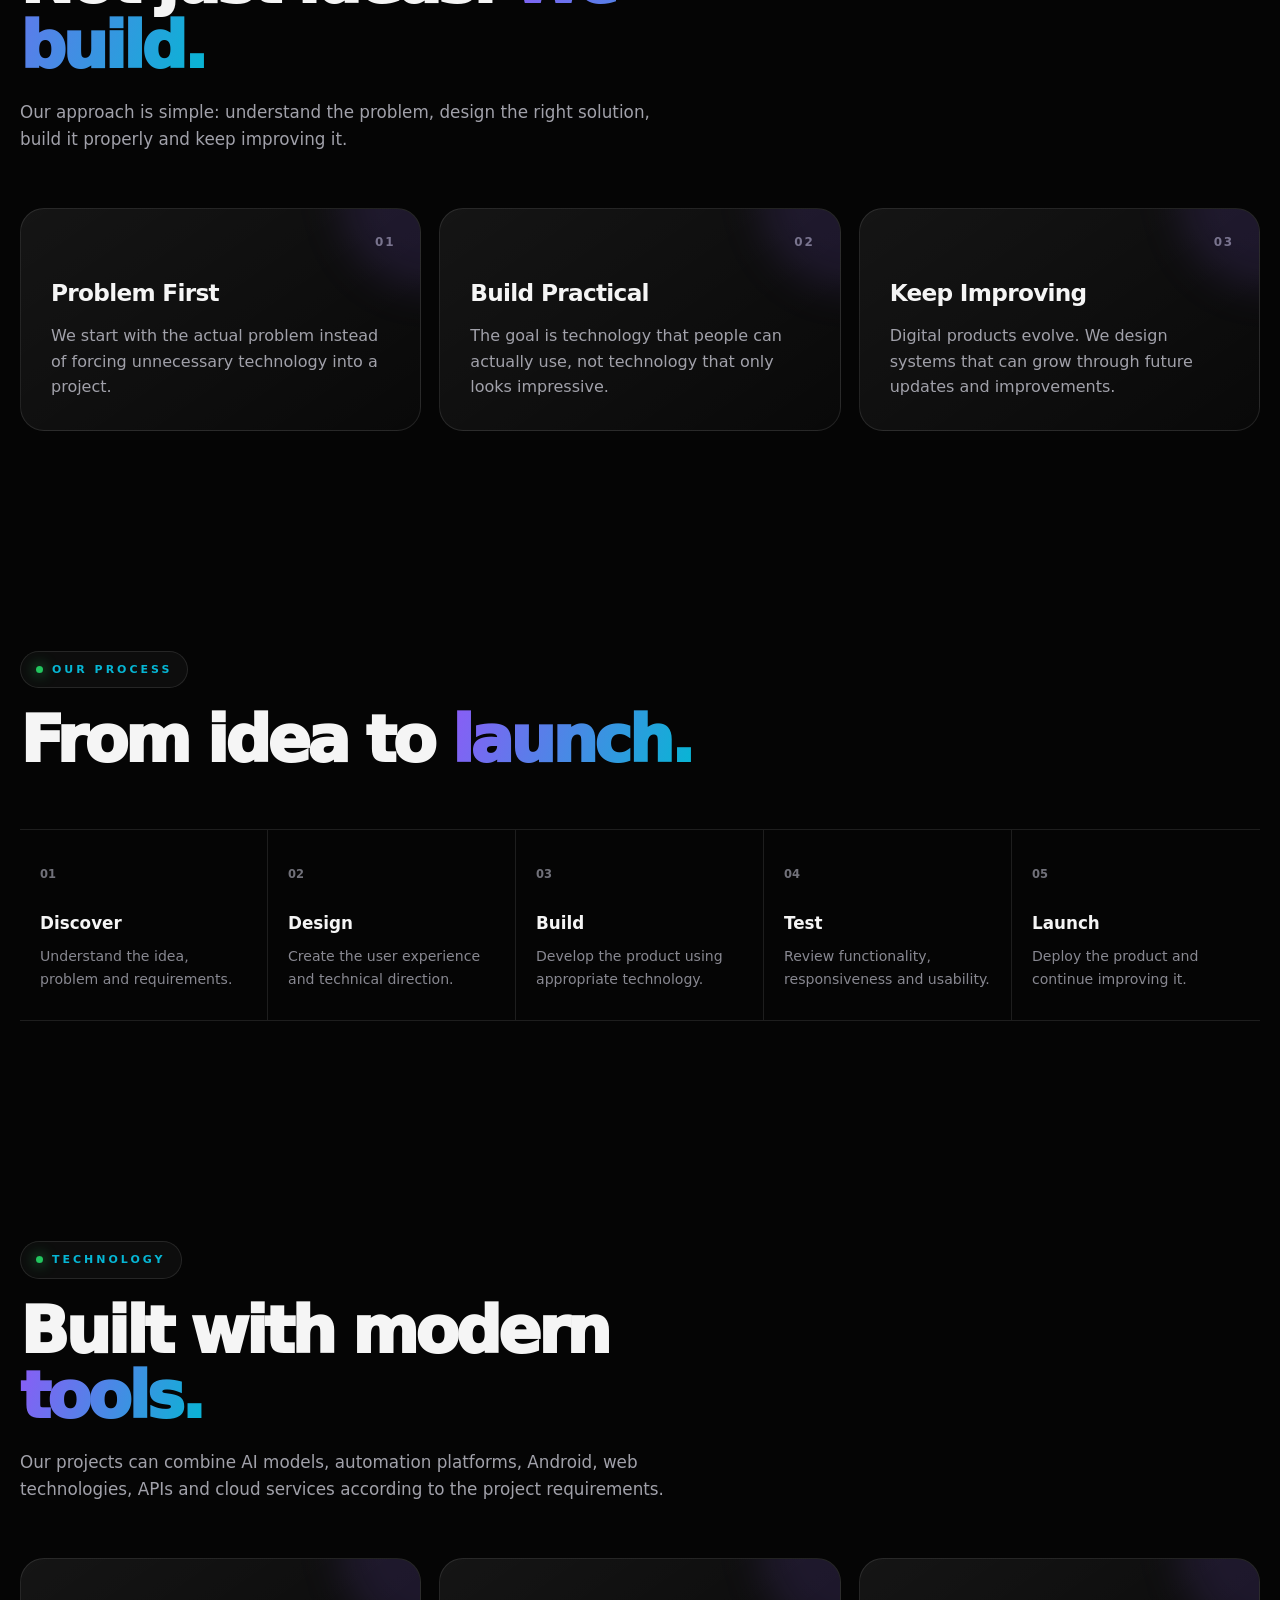
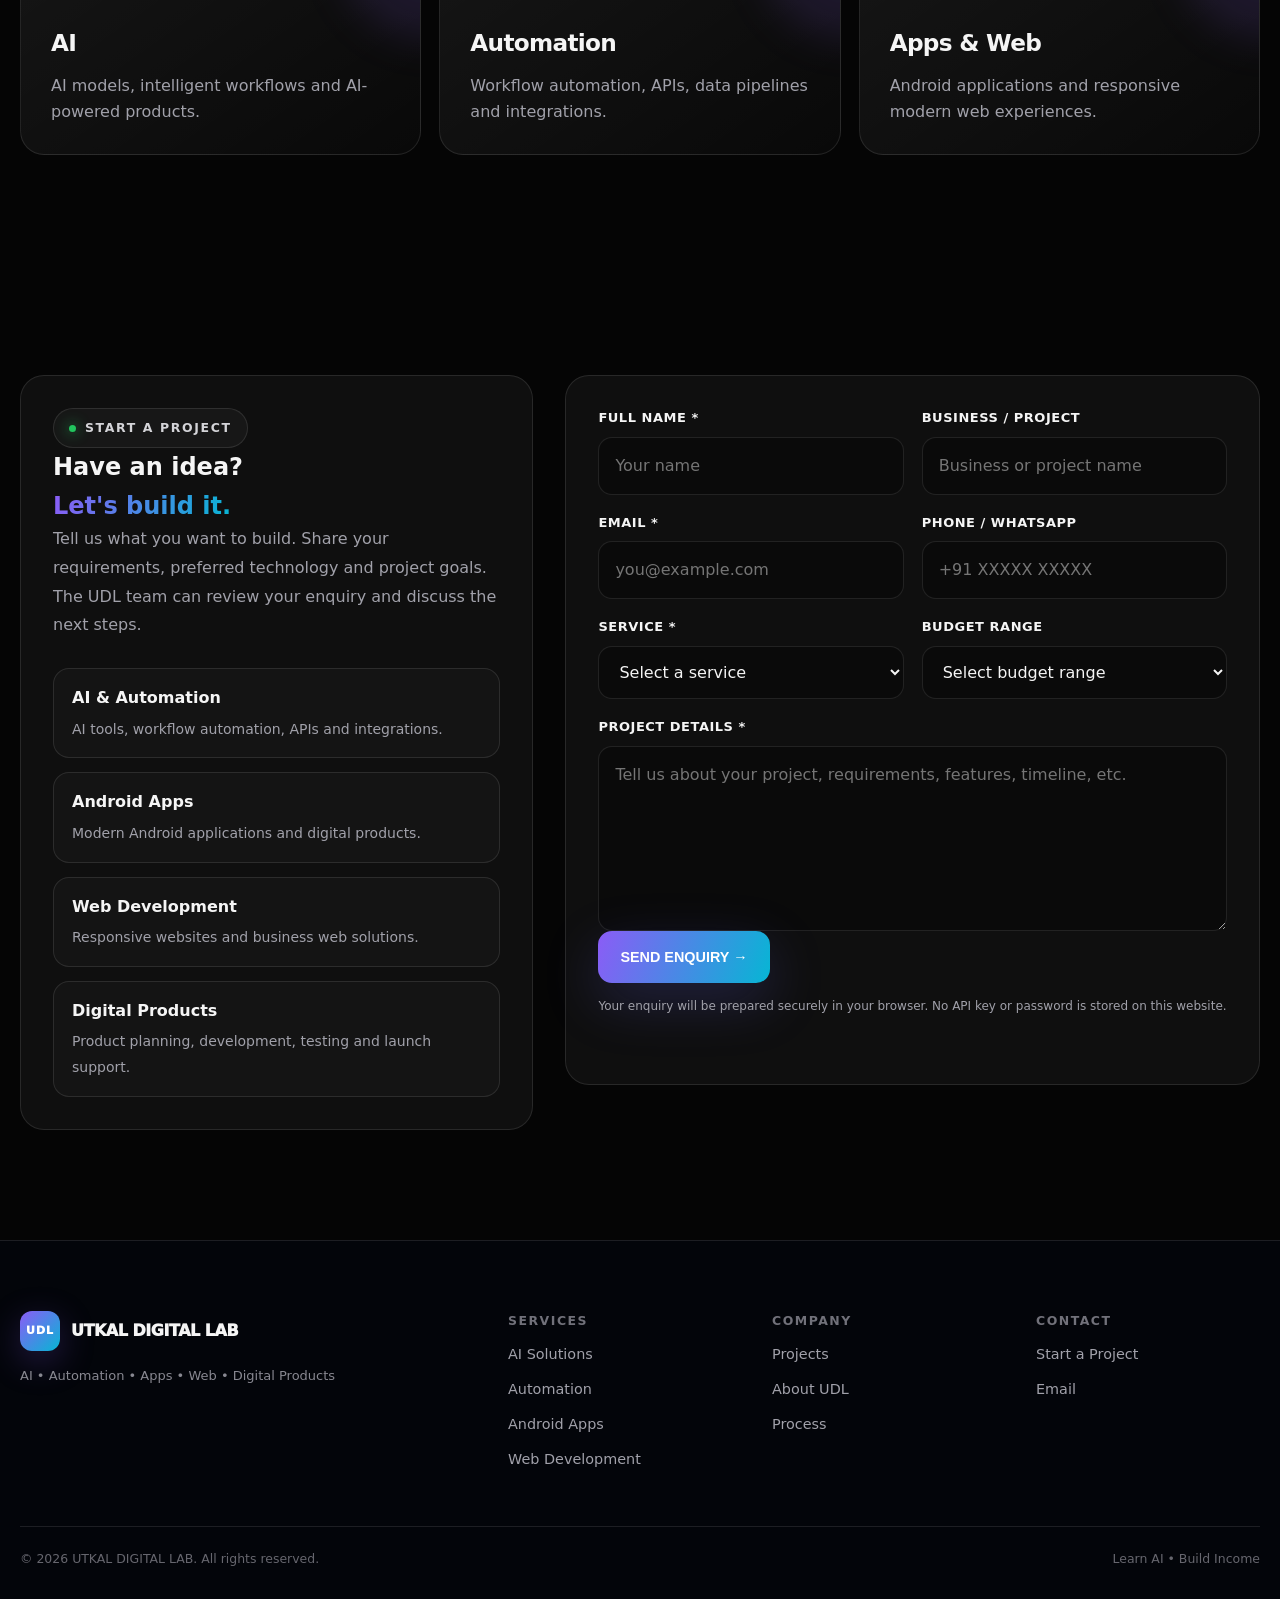
==== commit 57b1c29e: "Add professional project enquiry system" ====
--- a/index.html
+++ b/index.html
@@ -17,6 +17,7 @@
   <meta property="og:url" content="https://utkal-digital-lab.github.io/">
 
   <link rel="icon" type="image/svg+xml" href="assets/images/favicon.svg">
+<link rel="manifest" href="site.webmanifest">
 
   <link rel="stylesheet" href="assets/css/style.css">
   <link rel="stylesheet" href="assets/css/premium.css">
@@ -39,7 +40,7 @@
       <a href="#services">Services</a>
       <a href="#projects">Projects</a>
       <a href="#process">Process</a>
-      <a href="#about">About</a>
+      <a href="pages/about.html">About</a>
       <a href="#contact" class="nav-cta">Start a Project</a>
     </nav>
 
@@ -270,7 +271,7 @@
             festivals, cultural information and useful daily features.
           </p>
 
-          <a href="#" class="card-link">
+          <a href="projects/odia-digital-panji.html" class="card-link">
             VIEW PROJECT →
           </a>
 
@@ -294,7 +295,7 @@
             organize useful insurance information and tools.
           </p>
 
-          <a href="#" class="card-link">
+          <a href="projects/odia-digital-panji.html" class="card-link">
             VIEW PROJECT →
           </a>
 
@@ -318,7 +319,7 @@
             practical ways to connect tools, data and intelligence.
           </p>
 
-          <a href="#" class="card-link">
+          <a href="projects/odia-digital-panji.html" class="card-link">
             VIEW PROJECT →
           </a>
 
@@ -495,47 +496,163 @@
 
 <!-- ================= CTA ================= -->
 
+<!-- ================= CONTACT / ENQUIRY ================= -->
+
 <section id="contact">
 
   <div class="container">
 
-    <div class="cta-box">
-
-      <span class="badge">START SOMETHING</span>
-
-      <h2>
-        Have an idea?
-        <br>
-        <span class="udl-gradient">Let's build it.</span>
-      </h2>
-
-      <p>
-        Tell us what you want to build. We can discuss the idea,
-        requirements, technology and next steps.
-      </p>
-
-      <div class="hero-actions" style="justify-content:center;">
-
-        <a href="mailto:hello@utkaldigitallab.com"
-           class="btn btn-primary">
-          EMAIL UDL →
-        </a>
-
-        <a href="#home"
-           class="btn btn-secondary">
-          BACK TO TOP ↑
-        </a>
-
-      </div>
-
-      <p style="font-size:.78rem;margin-top:22px;">
-        Business contact channels will be activated with the
-        official UDL domain and verified contact details.
-      </p>
-
-    </div>
-
-  </div>
+    <div class="contact-wrap">
+
+      <div class="contact-info">
+
+        <span class="badge">START A PROJECT</span>
+
+        <h2>
+          Have an idea?
+          <br>
+          <span class="udl-gradient">Let's build it.</span>
+        </h2>
+
+        <p>
+          Tell us what you want to build. Share your requirements,
+          preferred technology and project goals. The UDL team can
+          review your enquiry and discuss the next steps.
+        </p>
+
+        <div class="contact-points">
+
+          <div class="contact-point">
+            <strong>AI & Automation</strong>
+            <span>AI tools, workflow automation, APIs and integrations.</span>
+          </div>
+
+          <div class="contact-point">
+            <strong>Android Apps</strong>
+            <span>Modern Android applications and digital products.</span>
+          </div>
+
+          <div class="contact-point">
+            <strong>Web Development</strong>
+            <span>Responsive websites and business web solutions.</span>
+          </div>
+
+          <div class="contact-point">
+            <strong>Digital Products</strong>
+            <span>Product planning, development, testing and launch support.</span>
+          </div>
+
+        </div>
+
+      </div>
+
+      <form class="enquiry-form" id="enquiryForm" novalidate>
+
+        <div class="form-grid">
+
+          <div class="form-group">
+            <label for="name">Full Name *</label>
+            <input
+              type="text"
+              id="name"
+              name="name"
+              placeholder="Your name"
+              autocomplete="name"
+              required>
+          </div>
+
+          <div class="form-group">
+            <label for="business">Business / Project</label>
+            <input
+              type="text"
+              id="business"
+              name="business"
+              placeholder="Business or project name"
+              autocomplete="organization">
+          </div>
+
+          <div class="form-group">
+            <label for="email">Email *</label>
+            <input
+              type="email"
+              id="email"
+              name="email"
+              placeholder="you@example.com"
+              autocomplete="email"
+              required>
+          </div>
+
+          <div class="form-group">
+            <label for="phone">Phone / WhatsApp</label>
+            <input
+              type="tel"
+              id="phone"
+              name="phone"
+              placeholder="+91 XXXXX XXXXX"
+              autocomplete="tel">
+          </div>
+
+          <div class="form-group">
+            <label for="service">Service *</label>
+            <select id="service" name="service" required>
+              <option value="">Select a service</option>
+              <option value="AI Solutions">AI Solutions</option>
+              <option value="AI Automation">AI Automation</option>
+              <option value="Android App Development">Android App Development</option>
+              <option value="Web Development">Web Development</option>
+              <option value="Digital Product">Digital Product</option>
+              <option value="Digital Consulting">Digital Consulting</option>
+              <option value="Other">Other</option>
+            </select>
+          </div>
+
+          <div class="form-group">
+            <label for="budget">Budget Range</label>
+            <select id="budget" name="budget">
+              <option value="">Select budget range</option>
+              <option value="Under ₹10,000">Under ₹10,000</option>
+              <option value="₹10,000 – ₹25,000">₹10,000 – ₹25,000</option>
+              <option value="₹25,000 – ₹50,000">₹25,000 – ₹50,000</option>
+              <option value="₹50,000 – ₹1,00,000">₹50,000 – ₹1,00,000</option>
+              <option value="₹1,00,000+">₹1,00,000+</option>
+              <option value="Not decided yet">Not decided yet</option>
+            </select>
+          </div>
+
+          <div class="form-group full">
+            <label for="details">Project Details *</label>
+            <textarea
+              id="details"
+              name="details"
+              rows="6"
+              placeholder="Tell us about your project, requirements, features, timeline, etc."
+              required></textarea>
+          </div>
+
+        </div>
+
+        <button type="submit" class="btn btn-primary form-submit">
+          SEND ENQUIRY →
+        </button>
+
+        <p class="form-note">
+          Your enquiry will be prepared securely in your browser.
+          No API key or password is stored on this website.
+        </p>
+
+        <div
+          class="form-status"
+          id="formStatus"
+          role="status"
+          aria-live="polite">
+        </div>
+
+      </form>
+
+    </div>
+
+  </div>
+
 </section>
 
 </main>
@@ -580,7 +697,7 @@
         <h4>Company</h4>
 
         <a href="#projects">Projects</a>
-        <a href="#about">About UDL</a>
+        <a href="pages/about.html">About UDL</a>
         <a href="#process">Process</a>
 
       </div>
--- a/assets/css/premium.css
+++ b/assets/css/premium.css
@@ -630,3 +630,143 @@
     flex-direction:column;
   }
 }
+
+/* =========================================
+   V4 CONTACT / ENQUIRY SYSTEM
+   ========================================= */
+
+.contact-wrap{
+  display:grid;
+  grid-template-columns:0.85fr 1.15fr;
+  gap:32px;
+  align-items:start;
+}
+
+.contact-info{
+  padding:32px;
+  border:1px solid var(--line);
+  border-radius:var(--radius);
+  background:var(--glass);
+}
+
+.contact-info h3{
+  font-size:clamp(28px,4vw,44px);
+  margin:0 0 16px;
+}
+
+.contact-info p{
+  color:var(--muted);
+  line-height:1.8;
+}
+
+.contact-points{
+  margin-top:28px;
+  display:grid;
+  gap:14px;
+}
+
+.contact-point{
+  padding:16px 18px;
+  border:1px solid var(--line);
+  border-radius:16px;
+  background:rgba(255,255,255,.025);
+}
+
+.contact-point strong{
+  display:block;
+  margin-bottom:5px;
+}
+
+.contact-point span{
+  color:var(--muted);
+  font-size:14px;
+}
+
+.enquiry-form{
+  padding:32px;
+  border:1px solid var(--line);
+  border-radius:var(--radius);
+  background:var(--glass);
+}
+
+.form-grid{
+  display:grid;
+  grid-template-columns:1fr 1fr;
+  gap:18px;
+}
+
+.form-group{
+  display:flex;
+  flex-direction:column;
+  gap:8px;
+}
+
+.form-group.full{
+  grid-column:1/-1;
+}
+
+.form-group label{
+  font-size:13px;
+  font-weight:700;
+  letter-spacing:.04em;
+  text-transform:uppercase;
+}
+
+.form-group input,
+.form-group select,
+.form-group textarea{
+  width:100%;
+  box-sizing:border-box;
+  padding:15px 16px;
+  border:1px solid var(--line);
+  border-radius:14px;
+  background:rgba(0,0,0,.35);
+  color:var(--text);
+  font:inherit;
+  outline:none;
+}
+
+.form-group textarea{
+  min-height:150px;
+  resize:vertical;
+}
+
+.form-group input:focus,
+.form-group select:focus,
+.form-group textarea:focus{
+  border-color:var(--accent);
+}
+
+.form-note{
+  margin-top:14px;
+  color:var(--muted);
+  font-size:12px;
+  line-height:1.6;
+}
+
+.form-status{
+  margin-top:16px;
+  font-size:14px;
+  font-weight:600;
+  min-height:20px;
+}
+
+@media(max-width:800px){
+  .contact-wrap{
+    grid-template-columns:1fr;
+  }
+
+  .form-grid{
+    grid-template-columns:1fr;
+  }
+
+  .form-group.full{
+    grid-column:auto;
+  }
+
+  .contact-info,
+  .enquiry-form{
+    padding:24px;
+  }
+}
+
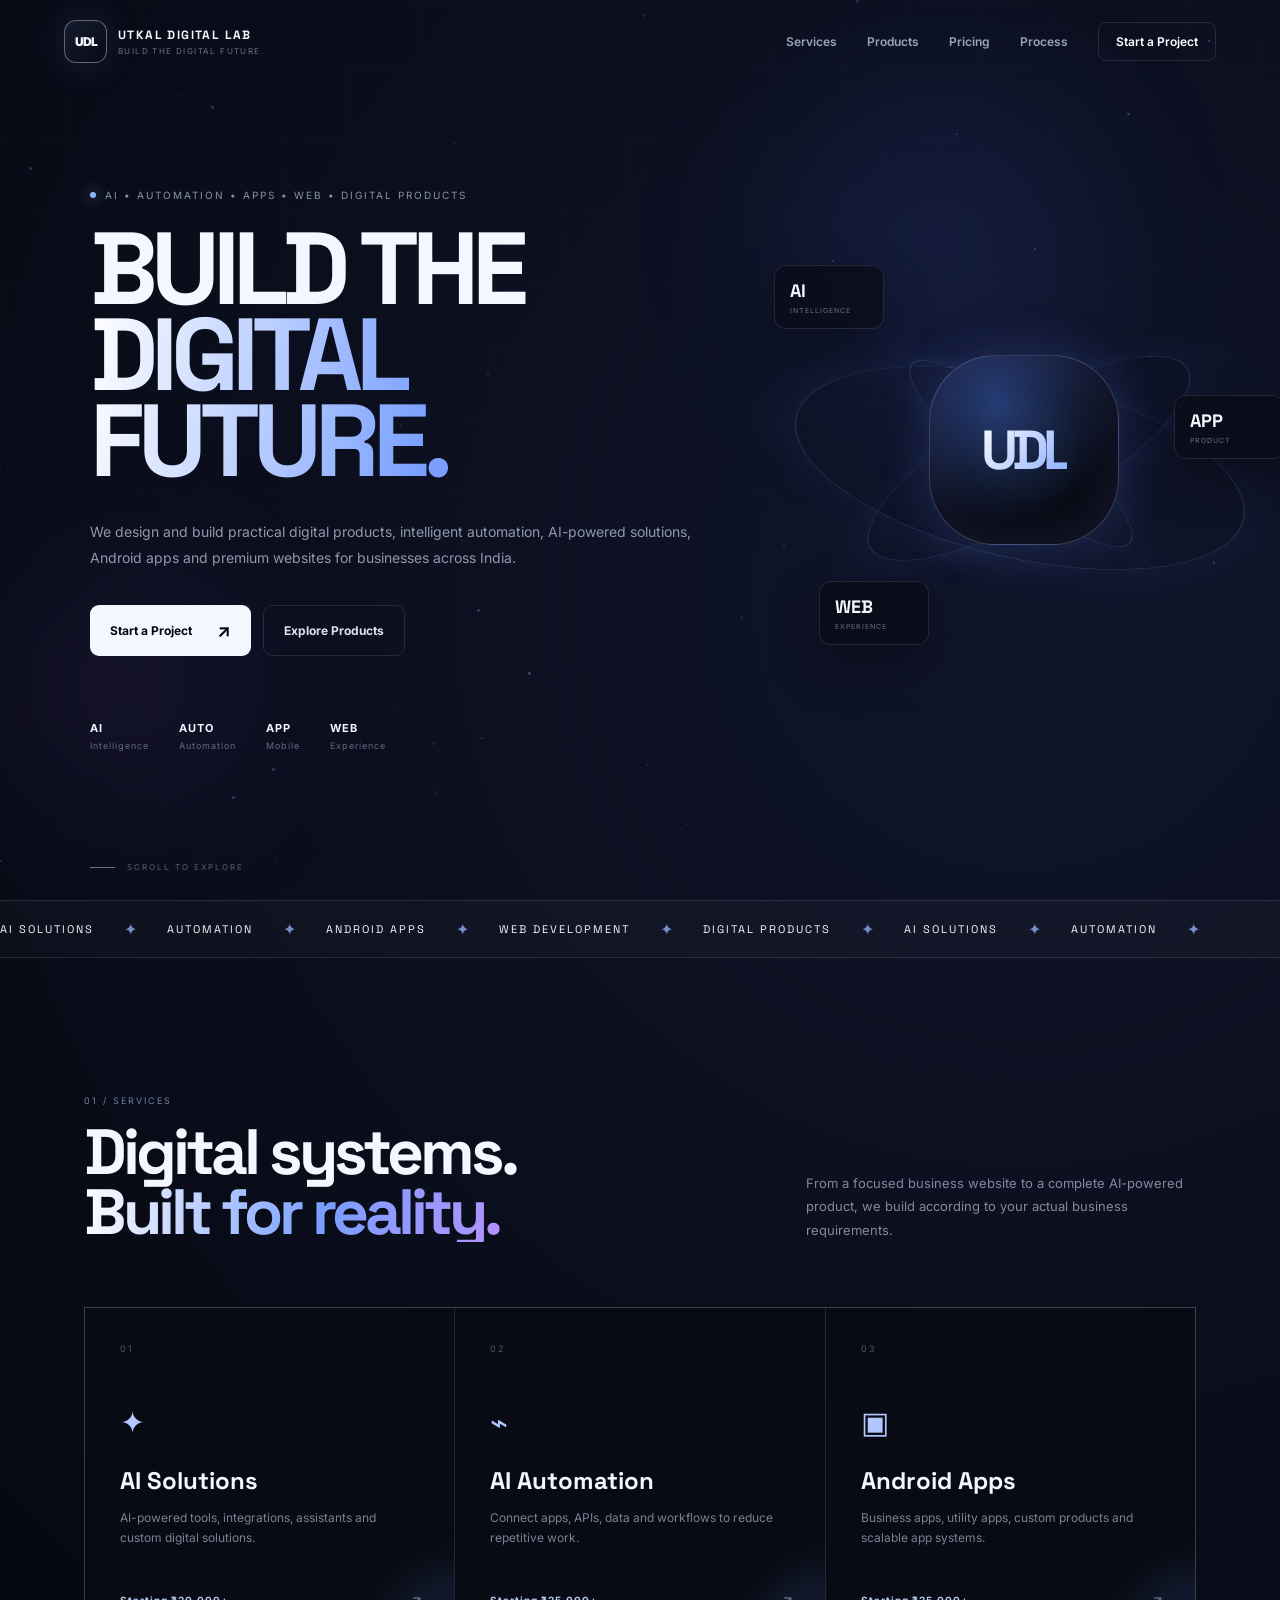
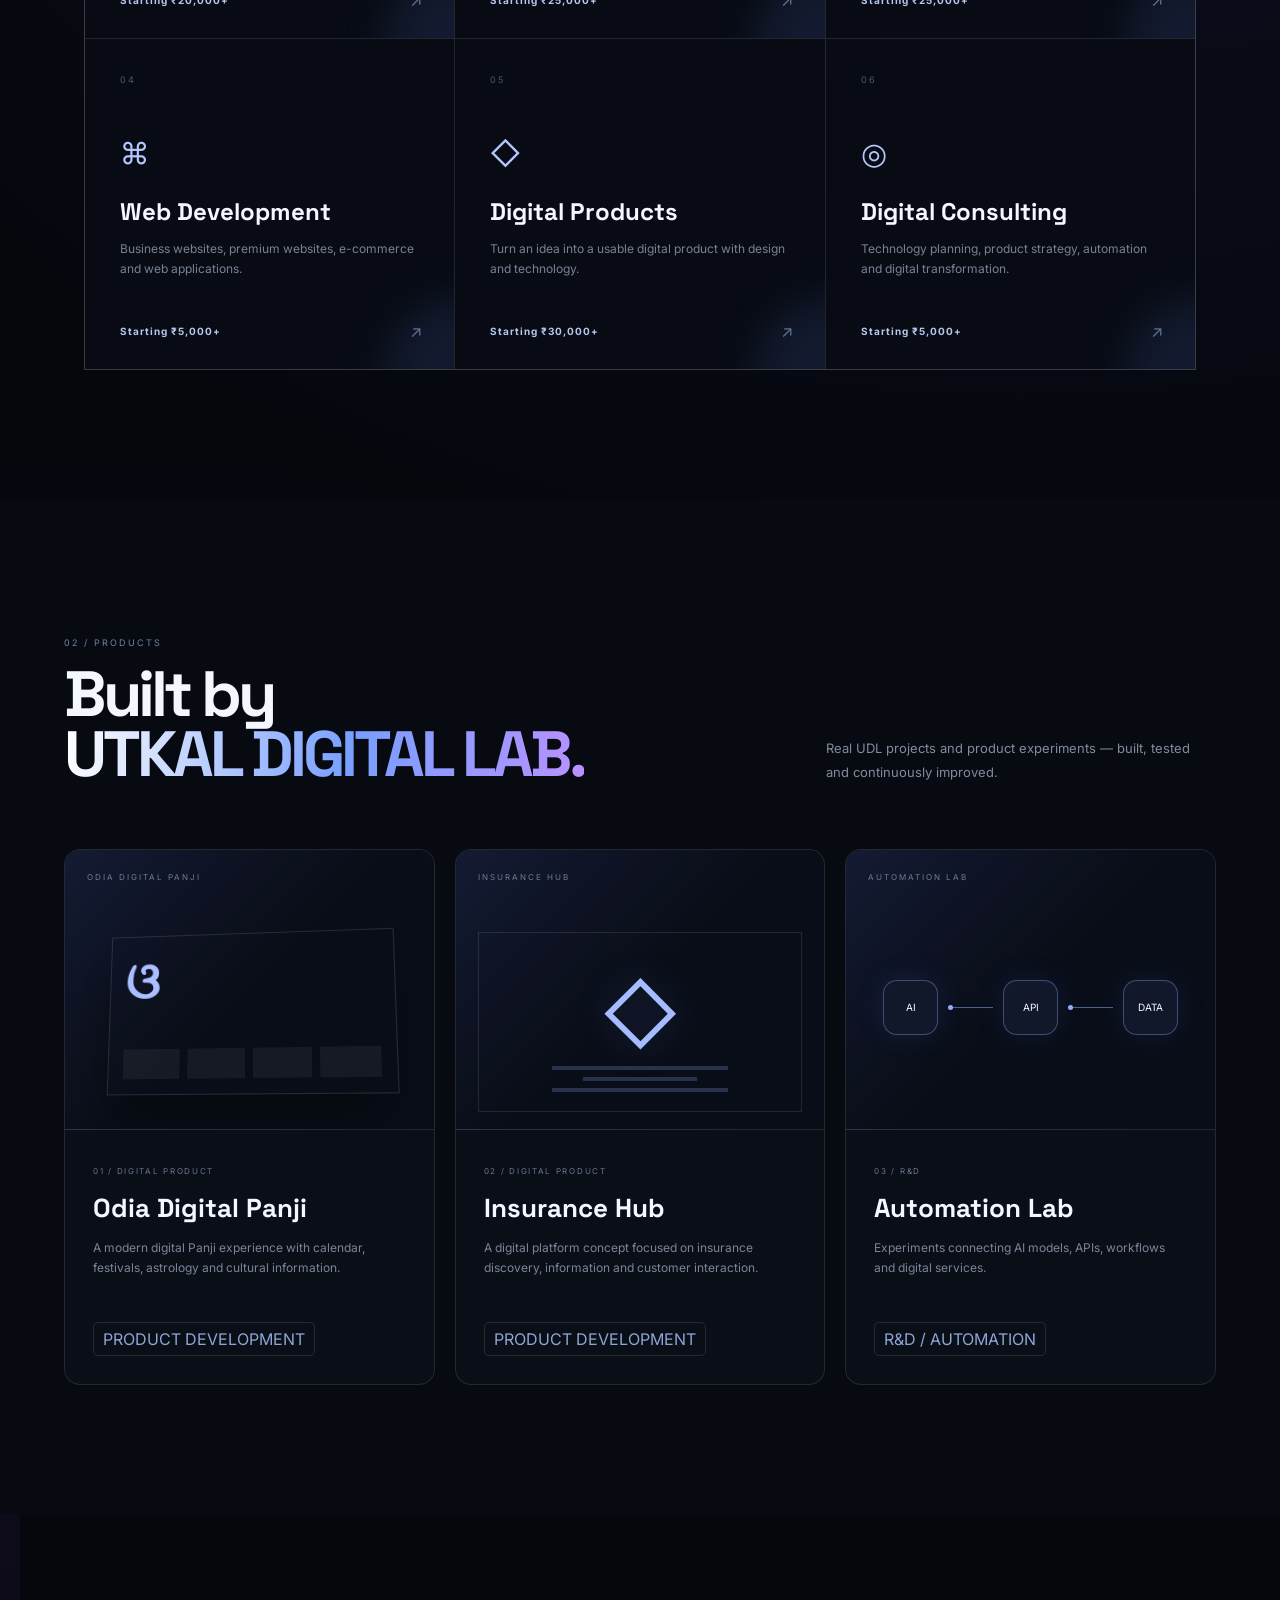
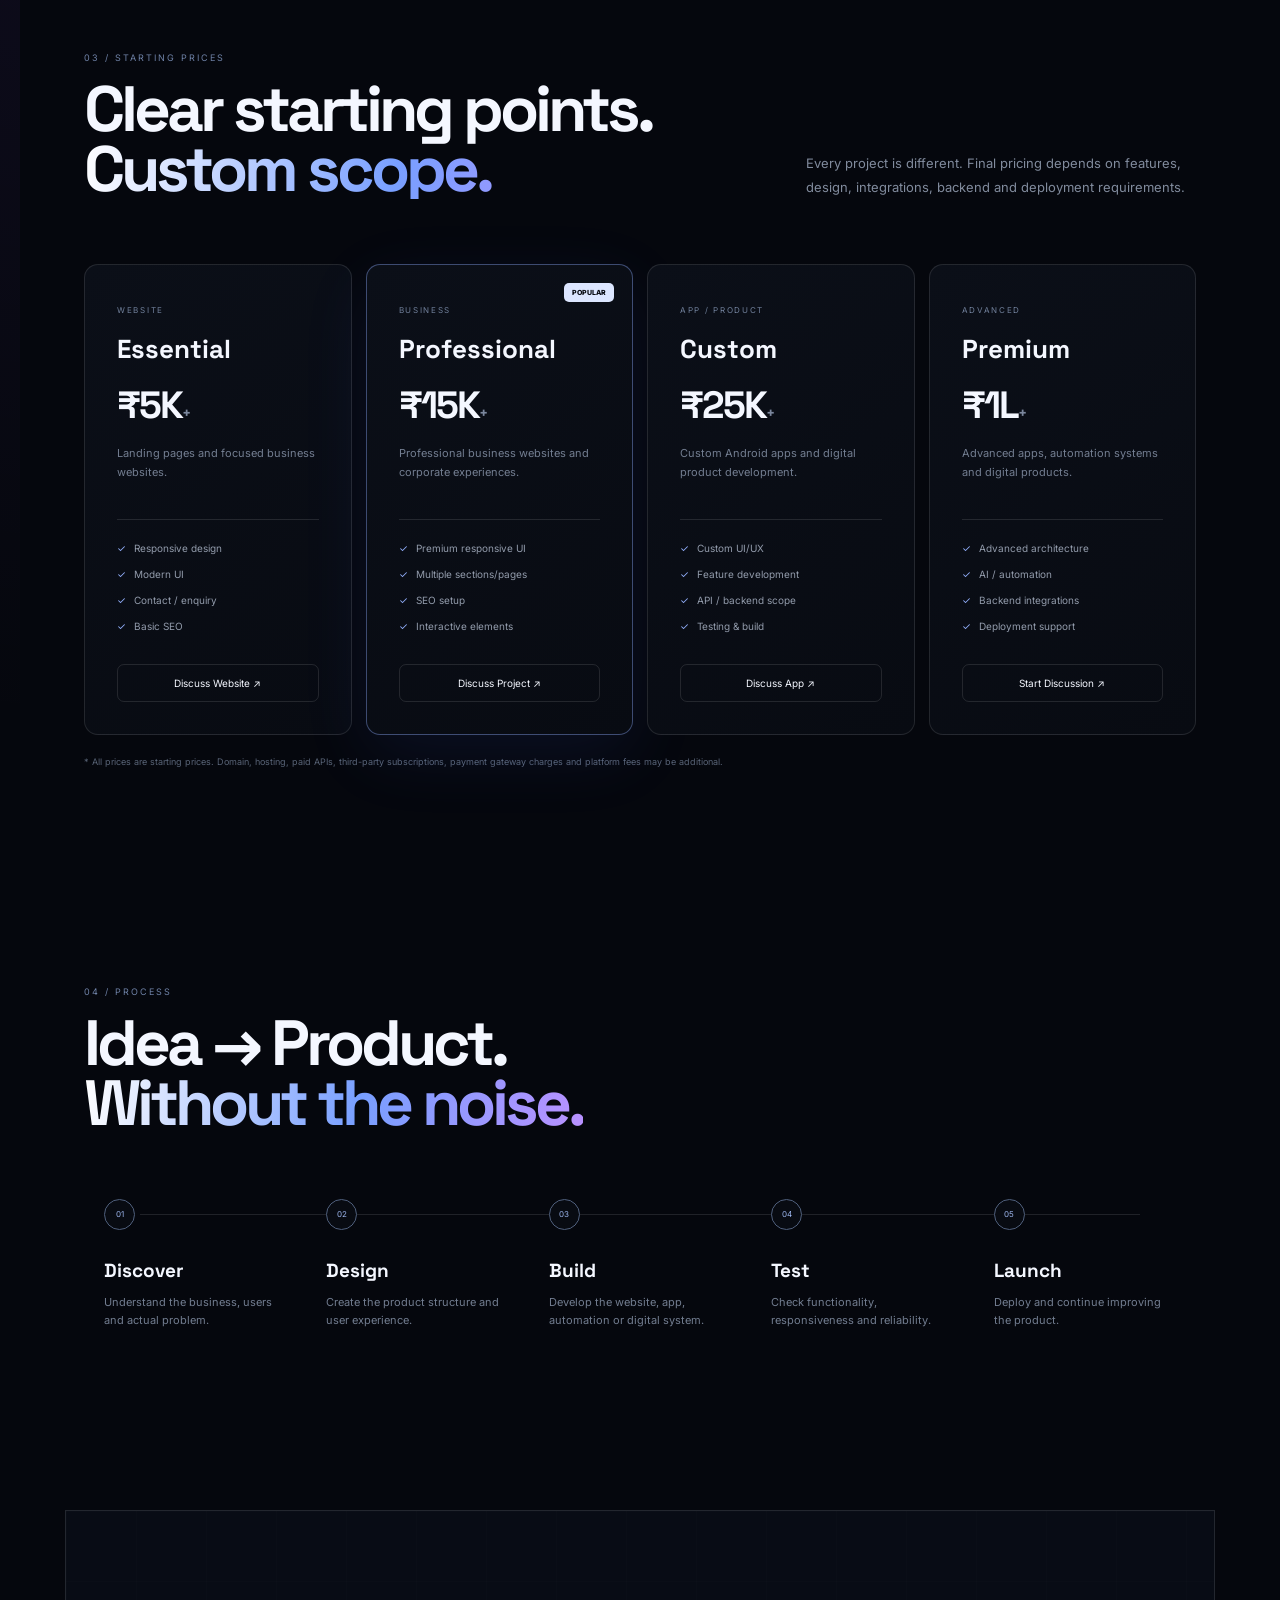
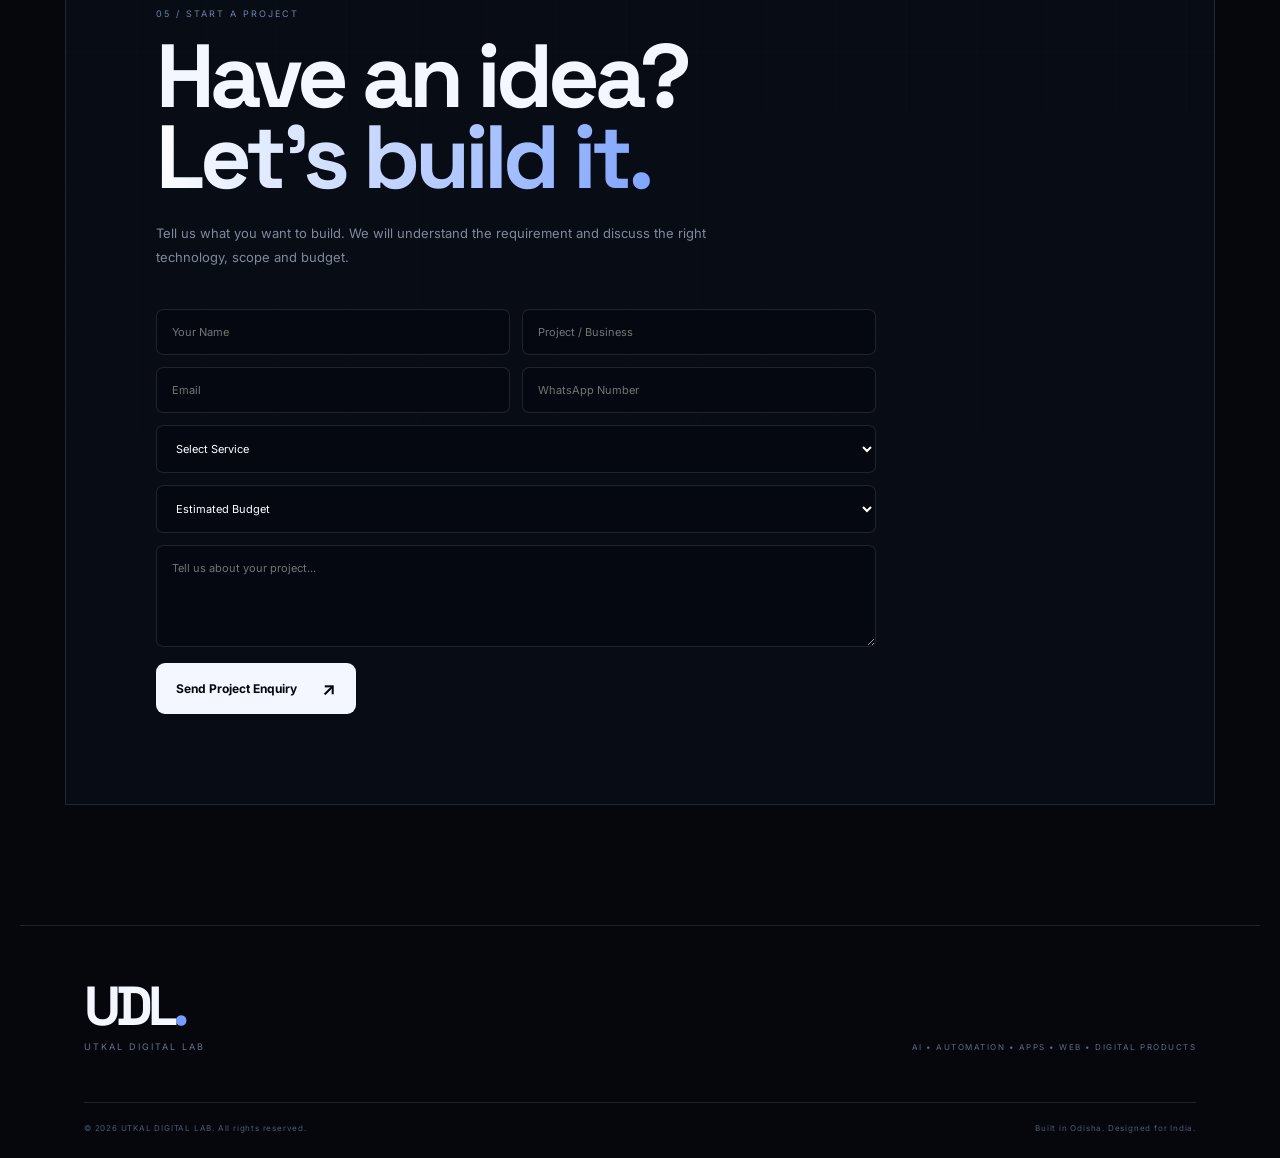
==== commit 200f544d: "Upgrade UDL website to premium cinematic experience" ====
--- a/index.html
+++ b/index.html
@@ -3,759 +3,463 @@
 <head>
   <meta charset="UTF-8">
   <meta name="viewport" content="width=device-width, initial-scale=1.0">
-
-  <title>UTKAL DIGITAL LAB | AI • Automation • Apps • Web</title>
-
-  <meta name="description" content="UTKAL DIGITAL LAB builds AI solutions, automation systems, Android apps, websites and digital products for modern businesses.">
-  <meta name="keywords" content="UTKAL DIGITAL LAB, Utkal Digital Lab, AI automation, Android app development, web development, digital products, Odisha">
+  <meta name="theme-color" content="#05070d">
+  <meta name="description" content="Utkal Digital Lab — AI, Automation, Android Apps, Web Development and Digital Products.">
+  <meta name="keywords" content="AI development, automation, Android apps, web development, Odisha, India, Utkal Digital Lab">
   <meta name="author" content="UTKAL DIGITAL LAB">
-  <meta name="theme-color" content="#050505">
-
-  <meta property="og:title" content="UTKAL DIGITAL LAB">
-  <meta property="og:description" content="We build digital products that move businesses forward.">
-  <meta property="og:type" content="website">
-  <meta property="og:url" content="https://utkal-digital-lab.github.io/">
-
-  <link rel="icon" type="image/svg+xml" href="assets/images/favicon.svg">
-<link rel="manifest" href="site.webmanifest">
-
-  <link rel="stylesheet" href="assets/css/style.css">
+  <title>UTKAL DIGITAL LAB — Build The Digital Future</title>
   <link rel="stylesheet" href="assets/css/premium.css">
 </head>
 
 <body>
 
-<!-- ================= NAVBAR ================= -->
-
-<header class="premium-nav">
-  <div class="nav-inner">
-
-    <a href="#home" class="brand">
-      <span class="brand-mark">UDL</span>
-      <span>UTKAL DIGITAL LAB</span>
-    </a>
-
-    <nav class="nav-links" id="navLinks">
-      <a href="#home">Home</a>
-      <a href="#services">Services</a>
-      <a href="#projects">Projects</a>
-      <a href="#process">Process</a>
-      <a href="pages/about.html">About</a>
-      <a href="#contact" class="nav-cta">Start a Project</a>
-    </nav>
-
-    <button class="nav-toggle" id="navToggle" aria-label="Open menu">
-      ☰
-    </button>
-
-  </div>
+<div class="loader" id="loader">
+  <div class="loader-logo">UDL</div>
+  <div class="loader-line"><span></span></div>
+  <p>INITIALIZING DIGITAL LAB...</p>
+</div>
+
+<header class="navbar" id="navbar">
+  <a href="#home" class="brand">
+    <span class="brand-mark">UDL</span>
+    <span class="brand-text">
+      <strong>UTKAL DIGITAL LAB</strong>
+      <small>BUILD THE DIGITAL FUTURE.</small>
+    </span>
+  </a>
+
+  <button class="menu-btn" id="menuBtn" aria-label="Open menu">
+    <span></span><span></span><span></span>
+  </button>
+
+  <nav id="navMenu">
+    <a href="#services">Services</a>
+    <a href="#products">Products</a>
+    <a href="#pricing">Pricing</a>
+    <a href="#process">Process</a>
+    <a href="#contact" class="nav-cta">Start a Project</a>
+  </nav>
 </header>
 
-
-<!-- ================= HERO ================= -->
-
 <main>
 
 <section class="hero" id="home">
-
-  <div class="hero-orb one"></div>
-  <div class="hero-orb two"></div>
-
-  <div class="container">
-
-    <div class="hero-content">
-
-      <span class="badge">DIGITAL INNOVATION STUDIO</span>
-
-      <h1>
-        Build The
-        <span class="udl-gradient">Digital Future.</span>
-      </h1>
-
-      <p class="hero-sub">
-        UTKAL DIGITAL LAB builds AI solutions, automation systems,
-        Android applications, websites and digital products designed
-        to turn ideas into useful technology.
-      </p>
-
-      <div class="hero-actions">
-        <a href="#contact" class="btn btn-primary">
-          START A PROJECT →
-        </a>
-
-        <a href="#projects" class="btn btn-secondary">
-          EXPLORE OUR WORK
-        </a>
-      </div>
-
-      <div class="hero-meta">
-
-        <div class="meta-item">
-          <strong>AI</strong>
-          <span>Solutions</span>
+  <div class="hero-grid"></div>
+  <div class="orb orb-one"></div>
+  <div class="orb orb-two"></div>
+  <div class="particles" id="particles"></div>
+
+  <div class="hero-content">
+    <div class="eyebrow">
+      <span class="status-dot"></span>
+      AI • AUTOMATION • APPS • WEB • DIGITAL PRODUCTS
+    </div>
+
+    <h1>
+      BUILD THE
+      <span>DIGITAL FUTURE.</span>
+    </h1>
+
+    <p class="hero-description">
+      We design and build practical digital products, intelligent automation,
+      AI-powered solutions, Android apps and premium websites for businesses
+      across India.
+    </p>
+
+    <div class="hero-actions">
+      <a href="#contact" class="btn btn-primary">Start a Project <span>↗</span></a>
+      <a href="#products" class="btn btn-outline">Explore Products</a>
+    </div>
+
+    <div class="hero-meta">
+      <div><strong>AI</strong><span>Intelligence</span></div>
+      <div><strong>AUTO</strong><span>Automation</span></div>
+      <div><strong>APP</strong><span>Mobile</span></div>
+      <div><strong>WEB</strong><span>Experience</span></div>
+    </div>
+  </div>
+
+  <div class="hero-visual">
+    <div class="scene">
+      <div class="ring ring-1"></div>
+      <div class="ring ring-2"></div>
+      <div class="ring ring-3"></div>
+
+      <div class="core">
+        <div class="core-inner">UDL</div>
+      </div>
+
+      <div class="floating-card card-ai">
+        <span>AI</span>
+        <small>INTELLIGENCE</small>
+      </div>
+
+      <div class="floating-card card-app">
+        <span>APP</span>
+        <small>PRODUCT</small>
+      </div>
+
+      <div class="floating-card card-web">
+        <span>WEB</span>
+        <small>EXPERIENCE</small>
+      </div>
+    </div>
+  </div>
+
+  <div class="scroll-indicator">
+    <span></span> SCROLL TO EXPLORE
+  </div>
+</section>
+
+
+<section class="ticker">
+  <div class="ticker-track">
+    <span>AI SOLUTIONS</span><i>✦</i>
+    <span>AUTOMATION</span><i>✦</i>
+    <span>ANDROID APPS</span><i>✦</i>
+    <span>WEB DEVELOPMENT</span><i>✦</i>
+    <span>DIGITAL PRODUCTS</span><i>✦</i>
+    <span>AI SOLUTIONS</span><i>✦</i>
+    <span>AUTOMATION</span><i>✦</i>
+  </div>
+</section>
+
+
+<section class="section" id="services">
+  <div class="section-heading reveal">
+    <div>
+      <span class="section-tag">01 / SERVICES</span>
+      <h2>Digital systems.<br><span>Built for reality.</span></h2>
+    </div>
+    <p>
+      From a focused business website to a complete AI-powered product,
+      we build according to your actual business requirements.
+    </p>
+  </div>
+
+  <div class="service-grid">
+
+    <article class="service-card reveal">
+      <div class="service-number">01</div>
+      <div class="service-icon">✦</div>
+      <h3>AI Solutions</h3>
+      <p>AI-powered tools, integrations, assistants and custom digital solutions.</p>
+      <strong>Starting ₹20,000+</strong>
+      <span class="card-arrow">↗</span>
+    </article>
+
+    <article class="service-card reveal">
+      <div class="service-number">02</div>
+      <div class="service-icon">⌁</div>
+      <h3>AI Automation</h3>
+      <p>Connect apps, APIs, data and workflows to reduce repetitive work.</p>
+      <strong>Starting ₹25,000+</strong>
+      <span class="card-arrow">↗</span>
+    </article>
+
+    <article class="service-card reveal">
+      <div class="service-number">03</div>
+      <div class="service-icon">▣</div>
+      <h3>Android Apps</h3>
+      <p>Business apps, utility apps, custom products and scalable app systems.</p>
+      <strong>Starting ₹25,000+</strong>
+      <span class="card-arrow">↗</span>
+    </article>
+
+    <article class="service-card reveal">
+      <div class="service-number">04</div>
+      <div class="service-icon">⌘</div>
+      <h3>Web Development</h3>
+      <p>Business websites, premium websites, e-commerce and web applications.</p>
+      <strong>Starting ₹5,000+</strong>
+      <span class="card-arrow">↗</span>
+    </article>
+
+    <article class="service-card reveal">
+      <div class="service-number">05</div>
+      <div class="service-icon">◇</div>
+      <h3>Digital Products</h3>
+      <p>Turn an idea into a usable digital product with design and technology.</p>
+      <strong>Starting ₹30,000+</strong>
+      <span class="card-arrow">↗</span>
+    </article>
+
+    <article class="service-card reveal">
+      <div class="service-number">06</div>
+      <div class="service-icon">◎</div>
+      <h3>Digital Consulting</h3>
+      <p>Technology planning, product strategy, automation and digital transformation.</p>
+      <strong>Starting ₹5,000+</strong>
+      <span class="card-arrow">↗</span>
+    </article>
+
+  </div>
+</section>
+
+
+<section class="product-section" id="products">
+  <div class="section-heading reveal">
+    <div>
+      <span class="section-tag">02 / PRODUCTS</span>
+      <h2>Built by<br><span>UTKAL DIGITAL LAB.</span></h2>
+    </div>
+    <p>Real UDL projects and product experiments — built, tested and continuously improved.</p>
+  </div>
+
+  <div class="product-showcase">
+
+    <article class="product-card panji reveal">
+      <div class="product-glow"></div>
+      <div class="product-screen">
+        <div class="screen-top">ODIA DIGITAL PANJI</div>
+        <div class="calendar-visual">
+          <span>ଓ</span>
+          <div></div><div></div><div></div><div></div>
         </div>
-
-        <div class="meta-item">
-          <strong>AUTO</strong>
-          <span>Automation</span>
+      </div>
+      <div class="product-info">
+        <span>01 / DIGITAL PRODUCT</span>
+        <h3>Odia Digital Panji</h3>
+        <p>A modern digital Panji experience with calendar, festivals, astrology and cultural information.</p>
+        <span class="product-status">PRODUCT DEVELOPMENT</span>
+      </div>
+    </article>
+
+    <article class="product-card insurance reveal">
+      <div class="product-glow"></div>
+      <div class="product-screen">
+        <div class="screen-top">INSURANCE HUB</div>
+        <div class="insurance-visual">
+          <div class="shield">◇</div>
+          <div class="data-line"></div>
+          <div class="data-line short"></div>
+          <div class="data-line"></div>
         </div>
-
-        <div class="meta-item">
-          <strong>APP</strong>
-          <span>Development</span>
+      </div>
+      <div class="product-info">
+        <span>02 / DIGITAL PRODUCT</span>
+        <h3>Insurance Hub</h3>
+        <p>A digital platform concept focused on insurance discovery, information and customer interaction.</p>
+        <span class="product-status">PRODUCT DEVELOPMENT</span>
+      </div>
+    </article>
+
+    <article class="product-card automation reveal">
+      <div class="product-glow"></div>
+      <div class="product-screen">
+        <div class="screen-top">AUTOMATION LAB</div>
+        <div class="automation-visual">
+          <div class="node">AI</div>
+          <div class="connector"></div>
+          <div class="node">API</div>
+          <div class="connector"></div>
+          <div class="node">DATA</div>
         </div>
-
-        <div class="meta-item">
-          <strong>WEB</strong>
-          <span>Development</span>
-        </div>
-
-      </div>
-
-    </div>
-
-  </div>
-</section>
-
-
-<!-- ================= CAPABILITY BAR ================= -->
-
-<section style="padding:35px 0;border-top:1px solid var(--line);border-bottom:1px solid var(--line);">
-
-  <div class="container">
-
-    <div style="display:flex;flex-wrap:wrap;justify-content:space-between;gap:18px;color:#777781;font-size:.76rem;font-weight:900;letter-spacing:.12em;">
-      <span>AI ENGINEERING</span>
-      <span>AUTOMATION</span>
-      <span>ANDROID</span>
-      <span>WEB TECHNOLOGY</span>
-      <span>DIGITAL PRODUCTS</span>
-    </div>
-
-  </div>
-
-</section>
-
-
-<!-- ================= WHAT WE BUILD ================= -->
-
-<section id="services">
-
-  <div class="container">
-
-    <div class="section-heading">
-      <span class="badge">WHAT WE BUILD</span>
-
-      <h2>
-        Technology with
-        <span class="udl-gradient">purpose.</span>
-      </h2>
-
-      <p>
-        From business automation to complete digital products,
-        we design and build technology around real-world needs.
-      </p>
-    </div>
-
-
-    <div class="card-grid">
-
-      <article class="premium-card">
-        <span class="card-number">01 / AI</span>
-        <h3>AI Solutions</h3>
-        <p>
-          Practical AI-powered tools and intelligent workflows
-          for modern digital businesses.
-        </p>
-        <span class="card-link">Explore AI →</span>
-      </article>
-
-
-      <article class="premium-card">
-        <span class="card-number">02 / AUTO</span>
-        <h3>AI Automation</h3>
-        <p>
-          Connect apps, data and AI to reduce repetitive work
-          and create efficient business workflows.
-        </p>
-        <span class="card-link">Build Automation →</span>
-      </article>
-
-
-      <article class="premium-card">
-        <span class="card-number">03 / APP</span>
-        <h3>Android Apps</h3>
-        <p>
-          Modern Android applications with clean interfaces,
-          useful features and scalable architecture.
-        </p>
-        <span class="card-link">Build An App →</span>
-      </article>
-
-
-      <article class="premium-card">
-        <span class="card-number">04 / WEB</span>
-        <h3>Web Development</h3>
-        <p>
-          Fast, responsive websites and digital experiences
-          designed for businesses and products.
-        </p>
-        <span class="card-link">Build A Website →</span>
-      </article>
-
-
-      <article class="premium-card">
-        <span class="card-number">05 / PRODUCT</span>
-        <h3>Digital Products</h3>
-        <p>
-          Turn ideas into usable digital products with a
-          structured design, build and launch process.
-        </p>
-        <span class="card-link">Create Product →</span>
-      </article>
-
-
-      <article class="premium-card">
-        <span class="card-number">06 / CONSULT</span>
-        <h3>Digital Consulting</h3>
-        <p>
-          Technology planning, product strategy and practical
-          guidance for businesses moving into digital.
-        </p>
-        <span class="card-link">Talk To UDL →</span>
-      </article>
-
-    </div>
-
-  </div>
-</section>
-
-
-<!-- ================= PROJECTS ================= -->
-
-<section id="projects">
-
-  <div class="container">
-
-    <div class="section-heading">
-
-      <span class="badge">SELECTED WORK</span>
-
-      <h2>
-        Built by
-        <span class="udl-gradient">UDL.</span>
-      </h2>
-
-      <p>
-        Explore selected digital products and technology projects
-        created under UTKAL DIGITAL LAB.
-      </p>
-
-    </div>
-
-
-    <div class="project-grid">
-
-      <article class="project-card">
-
-        <div class="project-glow"></div>
-
-        <div class="project-content">
-
-          <span class="project-tag">DIGITAL PRODUCT</span>
-
-          <h3>Odia Digital Panji</h3>
-
-          <p>
-            A digital platform focused on Odia calendar,
-            festivals, cultural information and useful daily features.
-          </p>
-
-          <a href="projects/odia-digital-panji.html" class="card-link">
-            VIEW PROJECT →
-          </a>
-
-        </div>
-
-      </article>
-
-
-      <article class="project-card">
-
-        <div class="project-glow"></div>
-
-        <div class="project-content">
-
-          <span class="project-tag">INSURANCE TECHNOLOGY</span>
-
-          <h3>Insurance Hub</h3>
-
-          <p>
-            A digital insurance utility concept designed to
-            organize useful insurance information and tools.
-          </p>
-
-          <a href="projects/odia-digital-panji.html" class="card-link">
-            VIEW PROJECT →
-          </a>
-
-        </div>
-
-      </article>
-
-
-      <article class="project-card">
-
-        <div class="project-glow"></div>
-
-        <div class="project-content">
-
-          <span class="project-tag">AI AUTOMATION</span>
-
-          <h3>Automation Lab</h3>
-
-          <p>
-            Experimental AI and automation workflows exploring
-            practical ways to connect tools, data and intelligence.
-          </p>
-
-          <a href="projects/odia-digital-panji.html" class="card-link">
-            VIEW PROJECT →
-          </a>
-
-        </div>
-
-      </article>
-
-    </div>
-
-  </div>
-</section>
-
-
-<!-- ================= WHY UDL ================= -->
-
-<section id="about">
-
-  <div class="container">
-
-    <div class="section-heading">
-
-      <span class="badge">WHY UDL</span>
-
-      <h2>
-        Not just ideas.
-        <span class="udl-gradient">We build.</span>
-      </h2>
-
-      <p>
-        Our approach is simple: understand the problem,
-        design the right solution, build it properly and keep improving it.
-      </p>
-
-    </div>
-
-
-    <div class="card-grid">
-
-      <article class="premium-card">
-        <span class="card-number">01</span>
-        <h3>Problem First</h3>
-        <p>
-          We start with the actual problem instead of forcing
-          unnecessary technology into a project.
-        </p>
-      </article>
-
-      <article class="premium-card">
-        <span class="card-number">02</span>
-        <h3>Build Practical</h3>
-        <p>
-          The goal is technology that people can actually use,
-          not technology that only looks impressive.
-        </p>
-      </article>
-
-      <article class="premium-card">
-        <span class="card-number">03</span>
-        <h3>Keep Improving</h3>
-        <p>
-          Digital products evolve. We design systems that can
-          grow through future updates and improvements.
-        </p>
-      </article>
-
-    </div>
-
-  </div>
-</section>
-
-
-<!-- ================= PROCESS ================= -->
-
-<section id="process">
-
-  <div class="container">
-
-    <div class="section-heading">
-
-      <span class="badge">OUR PROCESS</span>
-
-      <h2>
-        From idea to
-        <span class="udl-gradient">launch.</span>
-      </h2>
-
-    </div>
-
-
-    <div class="process">
-
-      <div class="process-item">
-        <span>01</span>
-        <h3>Discover</h3>
-        <p>Understand the idea, problem and requirements.</p>
-      </div>
-
-      <div class="process-item">
-        <span>02</span>
-        <h3>Design</h3>
-        <p>Create the user experience and technical direction.</p>
-      </div>
-
-      <div class="process-item">
-        <span>03</span>
-        <h3>Build</h3>
-        <p>Develop the product using appropriate technology.</p>
-      </div>
-
-      <div class="process-item">
-        <span>04</span>
-        <h3>Test</h3>
-        <p>Review functionality, responsiveness and usability.</p>
-      </div>
-
-      <div class="process-item">
-        <span>05</span>
-        <h3>Launch</h3>
-        <p>Deploy the product and continue improving it.</p>
-      </div>
-
-    </div>
-
-  </div>
-</section>
-
-
-<!-- ================= TECHNOLOGY ================= -->
-
-<section>
-
-  <div class="container">
-
-    <div class="section-heading">
-
-      <span class="badge">TECHNOLOGY</span>
-
-      <h2>
-        Built with modern
-        <span class="udl-gradient">tools.</span>
-      </h2>
-
-      <p>
-        Our projects can combine AI models, automation platforms,
-        Android, web technologies, APIs and cloud services according
-        to the project requirements.
-      </p>
-
-    </div>
-
-
-    <div class="card-grid">
-
-      <article class="premium-card">
-        <h3>AI</h3>
-        <p>AI models, intelligent workflows and AI-powered products.</p>
-      </article>
-
-      <article class="premium-card">
-        <h3>Automation</h3>
-        <p>Workflow automation, APIs, data pipelines and integrations.</p>
-      </article>
-
-      <article class="premium-card">
-        <h3>Apps & Web</h3>
-        <p>Android applications and responsive modern web experiences.</p>
-      </article>
-
-    </div>
-
-  </div>
-</section>
-
-
-<!-- ================= CTA ================= -->
-
-<!-- ================= CONTACT / ENQUIRY ================= -->
-
-<section id="contact">
-
-  <div class="container">
-
-    <div class="contact-wrap">
-
-      <div class="contact-info">
-
-        <span class="badge">START A PROJECT</span>
-
-        <h2>
-          Have an idea?
-          <br>
-          <span class="udl-gradient">Let's build it.</span>
-        </h2>
-
-        <p>
-          Tell us what you want to build. Share your requirements,
-          preferred technology and project goals. The UDL team can
-          review your enquiry and discuss the next steps.
-        </p>
-
-        <div class="contact-points">
-
-          <div class="contact-point">
-            <strong>AI & Automation</strong>
-            <span>AI tools, workflow automation, APIs and integrations.</span>
-          </div>
-
-          <div class="contact-point">
-            <strong>Android Apps</strong>
-            <span>Modern Android applications and digital products.</span>
-          </div>
-
-          <div class="contact-point">
-            <strong>Web Development</strong>
-            <span>Responsive websites and business web solutions.</span>
-          </div>
-
-          <div class="contact-point">
-            <strong>Digital Products</strong>
-            <span>Product planning, development, testing and launch support.</span>
-          </div>
-
-        </div>
-
-      </div>
-
-      <form class="enquiry-form" id="enquiryForm" novalidate>
-
-        <div class="form-grid">
-
-          <div class="form-group">
-            <label for="name">Full Name *</label>
-            <input
-              type="text"
-              id="name"
-              name="name"
-              placeholder="Your name"
-              autocomplete="name"
-              required>
-          </div>
-
-          <div class="form-group">
-            <label for="business">Business / Project</label>
-            <input
-              type="text"
-              id="business"
-              name="business"
-              placeholder="Business or project name"
-              autocomplete="organization">
-          </div>
-
-          <div class="form-group">
-            <label for="email">Email *</label>
-            <input
-              type="email"
-              id="email"
-              name="email"
-              placeholder="you@example.com"
-              autocomplete="email"
-              required>
-          </div>
-
-          <div class="form-group">
-            <label for="phone">Phone / WhatsApp</label>
-            <input
-              type="tel"
-              id="phone"
-              name="phone"
-              placeholder="+91 XXXXX XXXXX"
-              autocomplete="tel">
-          </div>
-
-          <div class="form-group">
-            <label for="service">Service *</label>
-            <select id="service" name="service" required>
-              <option value="">Select a service</option>
-              <option value="AI Solutions">AI Solutions</option>
-              <option value="AI Automation">AI Automation</option>
-              <option value="Android App Development">Android App Development</option>
-              <option value="Web Development">Web Development</option>
-              <option value="Digital Product">Digital Product</option>
-              <option value="Digital Consulting">Digital Consulting</option>
-              <option value="Other">Other</option>
-            </select>
-          </div>
-
-          <div class="form-group">
-            <label for="budget">Budget Range</label>
-            <select id="budget" name="budget">
-              <option value="">Select budget range</option>
-              <option value="Under ₹10,000">Under ₹10,000</option>
-              <option value="₹10,000 – ₹25,000">₹10,000 – ₹25,000</option>
-              <option value="₹25,000 – ₹50,000">₹25,000 – ₹50,000</option>
-              <option value="₹50,000 – ₹1,00,000">₹50,000 – ₹1,00,000</option>
-              <option value="₹1,00,000+">₹1,00,000+</option>
-              <option value="Not decided yet">Not decided yet</option>
-            </select>
-          </div>
-
-          <div class="form-group full">
-            <label for="details">Project Details *</label>
-            <textarea
-              id="details"
-              name="details"
-              rows="6"
-              placeholder="Tell us about your project, requirements, features, timeline, etc."
-              required></textarea>
-          </div>
-
-        </div>
-
-        <button type="submit" class="btn btn-primary form-submit">
-          SEND ENQUIRY →
-        </button>
-
-        <p class="form-note">
-          Your enquiry will be prepared securely in your browser.
-          No API key or password is stored on this website.
-        </p>
-
-        <div
-          class="form-status"
-          id="formStatus"
-          role="status"
-          aria-live="polite">
-        </div>
-
-      </form>
-
-    </div>
-
-  </div>
-
+      </div>
+      <div class="product-info">
+        <span>03 / R&D</span>
+        <h3>Automation Lab</h3>
+        <p>Experiments connecting AI models, APIs, workflows and digital services.</p>
+        <span class="product-status">R&D / AUTOMATION</span>
+      </div>
+    </article>
+
+  </div>
+</section>
+
+
+<section class="pricing-section section" id="pricing">
+  <div class="section-heading reveal">
+    <div>
+      <span class="section-tag">03 / STARTING PRICES</span>
+      <h2>Clear starting points.<br><span>Custom scope.</span></h2>
+    </div>
+    <p>Every project is different. Final pricing depends on features, design, integrations, backend and deployment requirements.</p>
+  </div>
+
+  <div class="pricing-grid">
+
+    <div class="price-card reveal">
+      <span>WEBSITE</span>
+      <h3>Essential</h3>
+      <div class="price">₹5K<span>+</span></div>
+      <p>Landing pages and focused business websites.</p>
+      <ul>
+        <li>Responsive design</li>
+        <li>Modern UI</li>
+        <li>Contact / enquiry</li>
+        <li>Basic SEO</li>
+      </ul>
+      <a href="#contact">Discuss Website ↗</a>
+    </div>
+
+    <div class="price-card featured reveal">
+      <div class="popular">POPULAR</div>
+      <span>BUSINESS</span>
+      <h3>Professional</h3>
+      <div class="price">₹15K<span>+</span></div>
+      <p>Professional business websites and corporate experiences.</p>
+      <ul>
+        <li>Premium responsive UI</li>
+        <li>Multiple sections/pages</li>
+        <li>SEO setup</li>
+        <li>Interactive elements</li>
+      </ul>
+      <a href="#contact">Discuss Project ↗</a>
+    </div>
+
+    <div class="price-card reveal">
+      <span>APP / PRODUCT</span>
+      <h3>Custom</h3>
+      <div class="price">₹25K<span>+</span></div>
+      <p>Custom Android apps and digital product development.</p>
+      <ul>
+        <li>Custom UI/UX</li>
+        <li>Feature development</li>
+        <li>API / backend scope</li>
+        <li>Testing & build</li>
+      </ul>
+      <a href="#contact">Discuss App ↗</a>
+    </div>
+
+    <div class="price-card reveal">
+      <span>ADVANCED</span>
+      <h3>Premium</h3>
+      <div class="price">₹1L<span>+</span></div>
+      <p>Advanced apps, automation systems and digital products.</p>
+      <ul>
+        <li>Advanced architecture</li>
+        <li>AI / automation</li>
+        <li>Backend integrations</li>
+        <li>Deployment support</li>
+      </ul>
+      <a href="#contact">Start Discussion ↗</a>
+    </div>
+
+  </div>
+
+  <p class="pricing-note">
+    * All prices are starting prices. Domain, hosting, paid APIs, third-party subscriptions,
+    payment gateway charges and platform fees may be additional.
+  </p>
+</section>
+
+
+<section class="process section" id="process">
+  <div class="section-heading reveal">
+    <div>
+      <span class="section-tag">04 / PROCESS</span>
+      <h2>Idea → Product.<br><span>Without the noise.</span></h2>
+    </div>
+  </div>
+
+  <div class="process-line">
+
+    <div class="process-step reveal">
+      <span>01</span>
+      <h3>Discover</h3>
+      <p>Understand the business, users and actual problem.</p>
+    </div>
+
+    <div class="process-step reveal">
+      <span>02</span>
+      <h3>Design</h3>
+      <p>Create the product structure and user experience.</p>
+    </div>
+
+    <div class="process-step reveal">
+      <span>03</span>
+      <h3>Build</h3>
+      <p>Develop the website, app, automation or digital system.</p>
+    </div>
+
+    <div class="process-step reveal">
+      <span>04</span>
+      <h3>Test</h3>
+      <p>Check functionality, responsiveness and reliability.</p>
+    </div>
+
+    <div class="process-step reveal">
+      <span>05</span>
+      <h3>Launch</h3>
+      <p>Deploy and continue improving the product.</p>
+    </div>
+
+  </div>
+</section>
+
+
+<section class="cta-section" id="contact">
+  <div class="cta-grid"></div>
+
+  <div class="cta-content reveal">
+    <span class="section-tag">05 / START A PROJECT</span>
+    <h2>Have an idea?<br><span>Let's build it.</span></h2>
+    <p>
+      Tell us what you want to build. We will understand the requirement
+      and discuss the right technology, scope and budget.
+    </p>
+
+    <form id="projectForm">
+      <div class="form-row">
+        <input type="text" id="name" placeholder="Your Name" required>
+        <input type="text" id="project" placeholder="Project / Business" required>
+      </div>
+
+      <div class="form-row">
+        <input type="email" id="email" placeholder="Email">
+        <input type="tel" id="whatsapp" placeholder="WhatsApp Number">
+      </div>
+
+      <select id="service">
+        <option value="">Select Service</option>
+        <option>AI Solutions</option>
+        <option>AI Automation</option>
+        <option>Android App</option>
+        <option>Web Development</option>
+        <option>Digital Product</option>
+        <option>Digital Consulting</option>
+      </select>
+
+      <select id="budget">
+        <option value="">Estimated Budget</option>
+        <option>₹5,000 – ₹15,000</option>
+        <option>₹15,000 – ₹30,000</option>
+        <option>₹30,000 – ₹75,000</option>
+        <option>₹75,000 – ₹1,50,000</option>
+        <option>₹1,50,000+</option>
+      </select>
+
+      <textarea id="details" rows="5" placeholder="Tell us about your project..."></textarea>
+
+      <button type="submit" class="btn btn-primary submit-btn">
+        Send Project Enquiry <span>↗</span>
+      </button>
+    </form>
+  </div>
 </section>
 
 </main>
 
 
-<!-- ================= FOOTER ================= -->
-
 <footer>
-
-  <div class="container">
-
-    <div class="footer-grid">
-
-      <div class="footer-brand">
-
-        <div class="brand">
-          <span class="brand-mark">UDL</span>
-          <span>UTKAL DIGITAL LAB</span>
-        </div>
-
-        <p>
-          AI • Automation • Apps • Web • Digital Products
-        </p>
-
-      </div>
-
-
-      <div class="footer-col">
-
-        <h4>Services</h4>
-
-        <a href="#services">AI Solutions</a>
-        <a href="#services">Automation</a>
-        <a href="#services">Android Apps</a>
-        <a href="#services">Web Development</a>
-
-      </div>
-
-
-      <div class="footer-col">
-
-        <h4>Company</h4>
-
-        <a href="#projects">Projects</a>
-        <a href="pages/about.html">About UDL</a>
-        <a href="#process">Process</a>
-
-      </div>
-
-
-      <div class="footer-col">
-
-        <h4>Contact</h4>
-
-        <a href="#contact">Start a Project</a>
-        <a href="mailto:hello@utkaldigitallab.com">
-          Email
-        </a>
-
-      </div>
-
-    </div>
-
-
-    <div class="footer-bottom">
-
-      <span>
-        © 2026 UTKAL DIGITAL LAB. All rights reserved.
-      </span>
-
-      <span>
-        Learn AI • Build Income
-      </span>
-
-    </div>
-
-  </div>
-
+  <div class="footer-top">
+    <div>
+      <div class="footer-brand">UDL<span>.</span></div>
+      <p>UTKAL DIGITAL LAB</p>
+    </div>
+
+    <div class="footer-tagline">
+      AI • AUTOMATION • APPS • WEB • DIGITAL PRODUCTS
+    </div>
+  </div>
+
+  <div class="footer-bottom">
+    <span>© <span id="year"></span> UTKAL DIGITAL LAB. All rights reserved.</span>
+    <span>Built in Odisha. Designed for India.</span>
+  </div>
 </footer>
 
-
 <script src="assets/js/app.js"></script>
-
-<script>
-document.addEventListener("DOMContentLoaded", function () {
-
-  const navToggle = document.getElementById("navToggle");
-  const navLinks = document.getElementById("navLinks");
-
-  if (navToggle && navLinks) {
-    navToggle.addEventListener("click", function () {
-      navLinks.classList.toggle("active");
-    });
-
-    navLinks.querySelectorAll("a").forEach(function (link) {
-      link.addEventListener("click", function () {
-        navLinks.classList.remove("active");
-      });
-    });
-  }
-
-});
-</script>
-
 </body>
 </html>
--- a/assets/css/premium.css
+++ b/assets/css/premium.css
@@ -1,772 +1,1286 @@
+@import url('https://fonts.googleapis.com/css2?family=Inter:wght@400;500;600;700;800;900&family=Space+Grotesk:wght@400;500;600;700&display=swap');
+
 :root{
-  --bg:#050505;
-  --bg2:#0a0a0a;
-  --text:#f5f5f5;
-  --muted:#a1a1aa;
-  --line:rgba(255,255,255,.10);
-  --glass:rgba(255,255,255,.045);
-  --accent:#8b5cf6;
-  --accent2:#06b6d4;
+  --bg:#05070d;
+  --bg2:#080b14;
+  --panel:rgba(255,255,255,.045);
+  --border:rgba(255,255,255,.11);
+  --text:#f4f7ff;
+  --muted:#8f98aa;
+  --accent:#78a9ff;
+  --accent2:#b38cff;
   --max:1240px;
-  --radius:24px;
-}
-
-*{
-  margin:0;
-  padding:0;
-  box-sizing:border-box;
-}
+}
+
+*{box-sizing:border-box;margin:0;padding:0}
 
 html{
   scroll-behavior:smooth;
+  background:var(--bg);
 }
 
 body{
   background:
-    radial-gradient(circle at 15% 10%,rgba(139,92,246,.16),transparent 28%),
-    radial-gradient(circle at 85% 20%,rgba(6,182,212,.12),transparent 25%),
+    radial-gradient(circle at 80% 10%,rgba(93,119,255,.12),transparent 30%),
+    radial-gradient(circle at 10% 50%,rgba(147,83,255,.07),transparent 30%),
     var(--bg);
   color:var(--text);
-  font-family:Inter,system-ui,-apple-system,BlinkMacSystemFont,"Segoe UI",sans-serif;
-  line-height:1.6;
+  font-family:Inter,Arial,sans-serif;
   overflow-x:hidden;
 }
 
-body::before{
-  content:"";
+a{text-decoration:none;color:inherit}
+button,input,select,textarea{font:inherit}
+
+.loader{
   position:fixed;
   inset:0;
-  pointer-events:none;
-  opacity:.035;
+  z-index:9999;
+  background:#03050a;
+  display:grid;
+  place-items:center;
+  align-content:center;
+  gap:16px;
+  transition:opacity .7s,visibility .7s;
+}
+
+.loader.hide{
+  opacity:0;
+  visibility:hidden;
+}
+
+.loader-logo{
+  font-family:"Space Grotesk";
+  font-size:58px;
+  font-weight:900;
+  letter-spacing:-5px;
+}
+
+.loader-line{
+  width:160px;
+  height:2px;
+  background:#222838;
+  overflow:hidden;
+}
+
+.loader-line span{
+  display:block;
+  width:45%;
+  height:100%;
+  background:var(--accent);
+  animation:load 1.1s infinite;
+}
+
+.loader p{
+  color:#687286;
+  font-size:10px;
+  letter-spacing:3px;
+}
+
+@keyframes load{
+  0%{transform:translateX(-120%)}
+  100%{transform:translateX(350%)}
+}
+
+.navbar{
+  position:fixed;
+  z-index:1000;
+  top:0;
+  left:0;
+  width:100%;
+  padding:20px 5%;
+  display:flex;
+  align-items:center;
+  justify-content:space-between;
+  transition:.3s;
+}
+
+.navbar.scrolled{
+  padding:13px 5%;
+  background:rgba(5,7,13,.78);
+  backdrop-filter:blur(18px);
+  border-bottom:1px solid var(--border);
+}
+
+.brand{
+  display:flex;
+  gap:11px;
+  align-items:center;
+}
+
+.brand-mark{
+  width:43px;
+  height:43px;
+  display:grid;
+  place-items:center;
+  border:1px solid rgba(255,255,255,.35);
+  border-radius:12px;
+  font-size:12px;
+  font-weight:900;
+  letter-spacing:-1px;
+  background:linear-gradient(135deg,#151c30,#080b13);
+  box-shadow:0 0 35px rgba(103,145,255,.16);
+}
+
+.brand-text{
+  display:flex;
+  flex-direction:column;
+}
+
+.brand-text strong{
+  font-family:"Space Grotesk";
+  font-size:12px;
+  letter-spacing:1.4px;
+}
+
+.brand-text small{
+  color:#687286;
+  font-size:8px;
+  letter-spacing:1.4px;
+  margin-top:3px;
+}
+
+nav{
+  display:flex;
+  align-items:center;
+  gap:30px;
+}
+
+nav a{
+  color:#9ba4b6;
+  font-size:12px;
+  font-weight:600;
+  transition:.25s;
+}
+
+nav a:hover{color:#fff}
+
+.nav-cta{
+  padding:11px 17px;
+  border:1px solid var(--border);
+  border-radius:8px;
+  color:#fff!important;
+}
+
+.menu-btn{
+  display:none;
+  background:none;
+  border:0;
+}
+
+.hero{
+  min-height:100svh;
+  position:relative;
+  display:flex;
+  align-items:center;
+  max-width:1500px;
+  margin:auto;
+  padding:120px 7% 80px;
+  overflow:hidden;
+}
+
+.hero-grid,
+.cta-grid{
+  position:absolute;
+  inset:0;
+  opacity:.24;
   background-image:
-    linear-gradient(rgba(255,255,255,.5) 1px,transparent 1px),
-    linear-gradient(90deg,rgba(255,255,255,.5) 1px,transparent 1px);
-  background-size:50px 50px;
-  mask-image:linear-gradient(to bottom,black,transparent 80%);
-}
-
-a{
-  color:inherit;
-  text-decoration:none;
-}
-
-button,
-a{
-  -webkit-tap-highlight-color:transparent;
-}
-
-.container{
-  width:min(var(--max),calc(100% - 40px));
-  margin:auto;
-}
-
-section{
-  padding:110px 0;
+    linear-gradient(rgba(255,255,255,.045) 1px,transparent 1px),
+    linear-gradient(90deg,rgba(255,255,255,.045) 1px,transparent 1px);
+  background-size:70px 70px;
+  mask-image:linear-gradient(to bottom,black,transparent);
+}
+
+.hero-content{
   position:relative;
-}
-
-.udl-gradient{
-  background:linear-gradient(110deg,var(--accent),var(--accent2));
-  -webkit-background-clip:text;
-  background-clip:text;
-  color:transparent;
-}
-
-.badge{
-  display:inline-flex;
+  z-index:3;
+  width:57%;
+}
+
+.eyebrow{
+  display:flex;
   align-items:center;
   gap:9px;
-  border:1px solid var(--line);
-  background:rgba(255,255,255,.035);
-  padding:9px 15px;
-  border-radius:999px;
-  color:#d4d4d8;
-  font-size:.78rem;
-  font-weight:800;
-  letter-spacing:.13em;
-}
-
-.badge::before{
-  content:"";
-  width:7px;
-  height:7px;
+  color:#8893a8;
+  font-size:10px;
+  letter-spacing:2px;
+  margin-bottom:25px;
+}
+
+.status-dot{
+  width:6px;
+  height:6px;
+  background:#8db7ff;
   border-radius:50%;
-  background:#22c55e;
-  box-shadow:0 0 14px #22c55e;
-}
-
-.section-heading{
-  max-width:760px;
-  margin-bottom:55px;
-}
-
-.section-heading h2{
-  font-size:clamp(2.3rem,5vw,4.6rem);
-  line-height:1.02;
-  letter-spacing:-.055em;
-  margin-top:20px;
-  font-weight:950;
-}
-
-.section-heading p{
-  color:var(--muted);
-  max-width:650px;
-  margin-top:20px;
-  font-size:1.05rem;
-}
-
-/* NAVBAR */
-
-.premium-nav{
-  position:fixed;
-  z-index:1000;
-  top:16px;
-  left:50%;
-  transform:translateX(-50%);
-  width:min(1180px,calc(100% - 28px));
-  border:1px solid var(--line);
-  background:rgba(5,5,5,.72);
-  backdrop-filter:blur(22px);
-  -webkit-backdrop-filter:blur(22px);
-  border-radius:18px;
-  padding:12px 16px;
-}
-
-.nav-inner{
-  display:flex;
-  align-items:center;
-  justify-content:space-between;
-  gap:20px;
-}
-
-.brand{
-  display:flex;
-  align-items:center;
-  gap:11px;
-  font-weight:950;
-  letter-spacing:-.03em;
-}
-
-.brand-mark{
-  width:40px;
-  height:40px;
-  display:grid;
-  place-items:center;
-  border-radius:12px;
-  background:linear-gradient(135deg,var(--accent),var(--accent2));
-  color:#fff;
-  font-weight:1000;
-  box-shadow:0 10px 35px rgba(139,92,246,.25);
-}
-
-.nav-links{
-  display:flex;
-  align-items:center;
-  gap:27px;
-}
-
-.nav-links a{
-  color:#bcbcc3;
-  font-size:.88rem;
-  font-weight:700;
-  transition:.25s ease;
-}
-
-.nav-links a:hover{
-  color:#fff;
-}
-
-.nav-cta{
-  padding:10px 15px!important;
-  border:1px solid rgba(255,255,255,.14);
-  border-radius:11px;
-  background:#fff;
-  color:#050505!important;
-}
-
-.nav-toggle{
-  display:none;
-  border:1px solid var(--line);
-  background:var(--glass);
-  color:#fff;
-  width:42px;
-  height:42px;
-  border-radius:12px;
-  font-size:1.2rem;
-}
-
-/* HERO */
-
-.hero{
-  min-height:100vh;
-  display:flex;
-  align-items:center;
-  padding-top:150px;
-  overflow:hidden;
-}
-
-.hero-orb{
-  position:absolute;
-  border-radius:50%;
-  filter:blur(80px);
-  pointer-events:none;
-  opacity:.5;
-}
-
-.hero-orb.one{
-  width:360px;
-  height:360px;
-  background:rgba(139,92,246,.22);
-  top:15%;
-  left:-120px;
-}
-
-.hero-orb.two{
-  width:320px;
-  height:320px;
-  background:rgba(6,182,212,.18);
-  right:-100px;
-  bottom:12%;
-}
-
-.hero-content{
-  max-width:1050px;
-}
-
-.hero h1{
-  margin-top:25px;
-  font-size:clamp(4rem,10vw,9.4rem);
-  line-height:.86;
-  letter-spacing:-.075em;
-  font-weight:1000;
-  max-width:1100px;
-}
-
-.hero-sub{
-  max-width:700px;
-  color:#b4b4bd;
-  font-size:clamp(1rem,2vw,1.25rem);
-  margin-top:30px;
+  box-shadow:0 0 15px #8db7ff;
+  animation:pulse 1.8s infinite;
+}
+
+@keyframes pulse{
+  50%{opacity:.35;transform:scale(.65)}
+}
+
+h1{
+  font-family:"Space Grotesk";
+  font-size:clamp(60px,8vw,120px);
+  line-height:.84;
+  letter-spacing:-7px;
+  max-width:900px;
+}
+
+h1 span,
+.section-heading h2 span,
+.cta-content h2 span{
+  display:block;
+  background:linear-gradient(100deg,#fff,#789fff 55%,#b991ff);
+  background-clip:text;
+  -webkit-background-clip:text;
+  color:transparent;
+}
+
+.hero-description{
+  max-width:620px;
+  color:#9099aa;
+  line-height:1.8;
+  font-size:14px;
+  margin:35px 0;
 }
 
 .hero-actions{
   display:flex;
-  flex-wrap:wrap;
-  gap:13px;
-  margin-top:35px;
+  gap:12px;
 }
 
 .btn{
   display:inline-flex;
   align-items:center;
   justify-content:center;
-  min-height:52px;
-  padding:0 22px;
-  border-radius:14px;
+  gap:25px;
+  padding:15px 20px;
+  border-radius:9px;
+  font-size:12px;
+  font-weight:700;
+  transition:.3s;
+}
+
+.btn span{font-size:18px}
+
+.btn-primary{
+  color:#05070d;
+  background:#f4f7ff;
+}
+
+.btn-primary:hover{
+  transform:translateY(-3px);
+  box-shadow:0 12px 45px rgba(152,180,255,.22);
+}
+
+.btn-outline{
+  border:1px solid var(--border);
+  color:#dce2ed;
+}
+
+.btn-outline:hover{background:rgba(255,255,255,.06)}
+
+.hero-meta{
+  display:flex;
+  gap:30px;
+  margin-top:65px;
+}
+
+.hero-meta div{
+  display:flex;
+  flex-direction:column;
+  gap:5px;
+}
+
+.hero-meta strong{
+  font-size:11px;
+  letter-spacing:1px;
+}
+
+.hero-meta span{
+  color:#606b7e;
+  font-size:9px;
+  letter-spacing:1px;
+}
+
+.hero-visual{
+  position:absolute;
+  width:48%;
+  height:650px;
+  right:-4%;
+  top:50%;
+  transform:translateY(-50%);
+}
+
+.scene{
+  position:absolute;
+  width:570px;
+  height:570px;
+  top:40px;
+  left:50%;
+  transform:translateX(-50%);
+  perspective:1000px;
+}
+
+.ring{
+  position:absolute;
+  inset:60px;
+  border:1px solid rgba(137,167,255,.22);
+  border-radius:50%;
+  transform:rotateX(67deg) rotateY(12deg);
+  box-shadow:0 0 70px rgba(92,124,255,.08);
+}
+
+.ring-1{animation:spin 14s linear infinite}
+.ring-2{
+  inset:105px;
+  transform:rotateX(70deg) rotateY(-28deg);
+  animation:spinReverse 11s linear infinite;
+}
+.ring-3{
+  inset:145px;
+  transform:rotateX(72deg) rotateY(38deg);
+  animation:spin 8s linear infinite;
+}
+
+@keyframes spin{to{transform:rotateX(67deg) rotateY(12deg) rotateZ(360deg)}}
+@keyframes spinReverse{to{transform:rotateX(70deg) rotateY(-28deg) rotateZ(-360deg)}}
+
+.core{
+  position:absolute;
+  width:190px;
+  height:190px;
+  left:50%;
+  top:50%;
+  transform:translate(-50%,-50%);
+  border-radius:35%;
+  display:grid;
+  place-items:center;
+  background:radial-gradient(circle at 35% 25%,#263d75,#080b14 65%);
+  border:1px solid rgba(177,200,255,.28);
+  box-shadow:
+    0 0 50px rgba(90,126,255,.22),
+    inset 0 0 50px rgba(145,120,255,.12);
+  animation:float 4s ease-in-out infinite;
+}
+
+.core-inner{
+  font-family:"Space Grotesk";
   font-weight:900;
-  font-size:.9rem;
-  border:1px solid var(--line);
-  transition:.25s ease;
-}
-
-.btn-primary{
-  color:#fff;
-  background:linear-gradient(110deg,var(--accent),var(--accent2));
-  border:0;
-  box-shadow:0 18px 55px rgba(99,102,241,.22);
-}
-
-.btn-secondary{
-  background:rgba(255,255,255,.04);
-}
-
-.btn:hover{
-  transform:translateY(-3px);
-}
-
-.hero-meta{
-  display:flex;
-  flex-wrap:wrap;
-  gap:12px;
-  margin-top:55px;
-}
-
-.meta-item{
-  border:1px solid var(--line);
-  background:var(--glass);
-  border-radius:14px;
-  padding:14px 18px;
-  min-width:130px;
-}
-
-.meta-item strong{
+  font-size:55px;
+  letter-spacing:-6px;
+  background:linear-gradient(130deg,#fff,#86aaff);
+  background-clip:text;
+  -webkit-background-clip:text;
+  color:transparent;
+}
+
+@keyframes float{
+  50%{transform:translate(-50%,-54%) rotateY(8deg)}
+}
+
+.floating-card{
+  position:absolute;
+  min-width:110px;
+  padding:13px 15px;
+  background:rgba(9,12,21,.72);
+  backdrop-filter:blur(14px);
+  border:1px solid var(--border);
+  border-radius:12px;
+  box-shadow:0 20px 50px rgba(0,0,0,.3);
+  animation:cardFloat 5s ease-in-out infinite;
+}
+
+.floating-card span{
   display:block;
-  font-size:1.25rem;
-}
-
-.meta-item span{
-  color:#85858d;
-  font-size:.72rem;
-  text-transform:uppercase;
-  letter-spacing:.08em;
-}
-
-/* CARDS */
-
-.card-grid{
+  font-family:"Space Grotesk";
+  font-weight:800;
+  font-size:18px;
+}
+
+.floating-card small{
+  display:block;
+  color:#687286;
+  font-size:7px;
+  letter-spacing:1px;
+  margin-top:4px;
+}
+
+.card-ai{top:100px;left:35px}
+.card-app{right:25px;top:230px;animation-delay:-2s}
+.card-web{left:80px;bottom:90px;animation-delay:-3.5s}
+
+@keyframes cardFloat{
+  50%{transform:translateY(-13px) rotateY(8deg)}
+}
+
+.orb{
+  position:absolute;
+  border-radius:50%;
+  filter:blur(80px);
+  pointer-events:none;
+}
+
+.orb-one{
+  width:300px;height:300px;
+  right:15%;top:10%;
+  background:rgba(72,106,255,.12);
+}
+
+.orb-two{
+  width:250px;height:250px;
+  left:0;bottom:10%;
+  background:rgba(166,86,255,.08);
+}
+
+.scroll-indicator{
+  position:absolute;
+  bottom:28px;
+  left:7%;
+  color:#566174;
+  font-size:8px;
+  letter-spacing:2px;
+}
+
+.scroll-indicator span{
+  display:inline-block;
+  width:25px;
+  height:1px;
+  background:#67748a;
+  vertical-align:middle;
+  margin-right:8px;
+}
+
+.ticker{
+  border-top:1px solid var(--border);
+  border-bottom:1px solid var(--border);
+  overflow:hidden;
+  padding:18px 0;
+  background:rgba(255,255,255,.018);
+}
+
+.ticker-track{
+  width:max-content;
+  display:flex;
+  gap:30px;
+  align-items:center;
+  animation:ticker 24s linear infinite;
+}
+
+.ticker span{
+  font-family:"Space Grotesk";
+  font-size:11px;
+  letter-spacing:2px;
+  white-space:nowrap;
+}
+
+.ticker i{
+  font-style:normal;
+  color:#738fca;
+}
+
+@keyframes ticker{
+  to{transform:translateX(-50%)}
+}
+
+.section{
+  max-width:var(--max);
+  margin:auto;
+  padding:130px 5%;
+}
+
+.section-heading{
+  display:flex;
+  justify-content:space-between;
+  gap:50px;
+  align-items:end;
+  margin-bottom:65px;
+}
+
+.section-tag{
+  display:inline-block;
+  color:#6f82a7;
+  font-size:9px;
+  letter-spacing:2px;
+  margin-bottom:17px;
+}
+
+.section-heading h2{
+  font-family:"Space Grotesk";
+  font-size:clamp(42px,5vw,72px);
+  line-height:.93;
+  letter-spacing:-4px;
+}
+
+.section-heading>p{
+  max-width:390px;
+  color:#818b9d;
+  font-size:13px;
+  line-height:1.8;
+}
+
+.service-grid{
   display:grid;
   grid-template-columns:repeat(3,1fr);
-  gap:18px;
-}
-
-.premium-card{
-  border:1px solid var(--line);
-  background:linear-gradient(145deg,rgba(255,255,255,.065),rgba(255,255,255,.018));
-  border-radius:var(--radius);
-  padding:30px;
+  gap:1px;
+  background:var(--border);
+  border:1px solid var(--border);
+}
+
+.service-card{
+  position:relative;
+  min-height:330px;
+  padding:35px;
+  background:#080b13;
+  overflow:hidden;
+  transition:.4s;
+}
+
+.service-card:hover{
+  background:#0c111d;
+  transform:translateY(-5px);
+  z-index:2;
+}
+
+.service-card:after{
+  content:"";
+  position:absolute;
+  width:150px;height:150px;
+  right:-80px;bottom:-80px;
+  border-radius:50%;
+  background:rgba(102,137,255,.12);
+  filter:blur(20px);
+}
+
+.service-number{
+  color:#4c5668;
+  font-size:9px;
+  letter-spacing:2px;
+}
+
+.service-icon{
+  font-size:30px;
+  margin:50px 0 25px;
+  color:#b3c7ff;
+}
+
+.service-card h3{
+  font-family:"Space Grotesk";
+  font-size:24px;
+  margin-bottom:12px;
+}
+
+.service-card p{
+  color:#788295;
+  font-size:12px;
+  line-height:1.7;
+  max-width:300px;
+}
+
+.service-card strong{
+  position:absolute;
+  bottom:32px;
+  left:35px;
+  font-size:10px;
+  letter-spacing:1px;
+  color:#b6c8ef;
+}
+
+.card-arrow{
+  position:absolute;
+  right:32px;
+  bottom:28px;
+  color:#63718a;
+}
+
+.product-section{
+  padding:130px 5%;
+  background:#070a11;
+}
+
+.product-section>.section-heading,
+.product-showcase{
+  max-width:var(--max);
+  margin-left:auto;
+  margin-right:auto;
+}
+
+.product-showcase{
+  display:grid;
+  grid-template-columns:repeat(3,1fr);
+  gap:20px;
+}
+
+.product-card{
   position:relative;
   overflow:hidden;
-  transition:.35s ease;
-}
-
-.premium-card::after{
+  border:1px solid var(--border);
+  background:#0a0e17;
+  border-radius:16px;
+  transition:.4s;
+}
+
+.product-card:hover{
+  transform:translateY(-9px) rotateX(1deg);
+  border-color:rgba(145,172,255,.3);
+}
+
+.product-screen{
+  height:280px;
+  padding:22px;
+  position:relative;
+  overflow:hidden;
+  background:
+    linear-gradient(135deg,rgba(96,126,255,.12),transparent 50%),
+    #090d17;
+  border-bottom:1px solid var(--border);
+}
+
+.screen-top{
+  color:#6f7c91;
+  font-size:8px;
+  letter-spacing:2px;
+}
+
+.calendar-visual{
+  position:absolute;
+  inset:80px 40px 35px;
+  border:1px solid rgba(255,255,255,.12);
+  display:grid;
+  grid-template-columns:repeat(4,1fr);
+  gap:8px;
+  padding:15px;
+  transform:perspective(700px) rotateX(10deg) rotateY(-7deg);
+  box-shadow:0 30px 60px rgba(0,0,0,.4);
+}
+
+.calendar-visual span{
+  grid-column:1/-1;
+  font-size:52px;
+  font-weight:900;
+  color:#a9bfff;
+}
+
+.calendar-visual div{
+  background:rgba(255,255,255,.05);
+}
+
+.insurance-visual{
+  margin-top:50px;
+  height:180px;
+  border:1px solid rgba(255,255,255,.1);
+  padding:35px;
+}
+
+.shield{
+  font-size:75px;
+  text-align:center;
+  color:#a5bcff;
+  text-shadow:0 0 35px rgba(116,148,255,.3);
+}
+
+.data-line{
+  width:70%;
+  height:4px;
+  background:#28334b;
+  margin:7px auto;
+}
+
+.data-line.short{width:45%}
+
+.automation-visual{
+  height:180px;
+  margin-top:35px;
+  display:flex;
+  justify-content:center;
+  align-items:center;
+  gap:10px;
+}
+
+.node{
+  width:55px;height:55px;
+  display:grid;
+  place-items:center;
+  border:1px solid rgba(145,174,255,.35);
+  border-radius:14px;
+  font-size:10px;
+  background:#11182a;
+  box-shadow:0 0 30px rgba(88,125,255,.12);
+  animation:nodePulse 2.5s infinite;
+}
+
+.connector{
+  width:45px;
+  height:1px;
+  background:#4b638d;
+  position:relative;
+}
+
+.connector:after{
   content:"";
   position:absolute;
-  width:180px;
-  height:180px;
-  right:-100px;
-  top:-100px;
+  left:0;
+  top:-2px;
+  width:5px;height:5px;
   border-radius:50%;
-  background:rgba(139,92,246,.13);
-  filter:blur(20px);
-}
-
-.premium-card:hover{
-  transform:translateY(-7px);
-  border-color:rgba(139,92,246,.42);
-}
-
-.card-number{
-  color:#777781;
-  font-size:.75rem;
-  font-weight:900;
-  letter-spacing:.15em;
-}
-
-.premium-card h3{
-  font-size:1.45rem;
-  margin-top:35px;
-  letter-spacing:-.03em;
-}
-
-.premium-card p{
-  color:var(--muted);
-  margin-top:12px;
-}
-
-.card-link{
+  background:#91adff;
+  animation:dataMove 1.5s linear infinite;
+}
+
+@keyframes nodePulse{
+  50%{transform:translateY(-5px)}
+}
+
+@keyframes dataMove{
+  to{left:100%}
+}
+
+.product-info{
+  padding:28px;
+}
+
+.product-info>span:first-child{
+  color:#68758d;
+  font-size:8px;
+  letter-spacing:1.7px;
+}
+
+.product-info h3{
+  font-family:"Space Grotesk";
+  font-size:26px;
+  margin:13px 0;
+}
+
+.product-info p{
+  color:#7b8598;
+  font-size:12px;
+  line-height:1.7;
+  min-height:62px;
+}
+
+.product-status{
   display:inline-block;
+  margin-top:22px;
+  padding:6px 9px;
+  border:1px solid var(--border);
+  border-radius:5px;
+  color:#8ea5d4!important;
+}
+
+.pricing-section{
+  background:#05070d;
+}
+
+.pricing-grid{
+  display:grid;
+  grid-template-columns:repeat(4,1fr);
+  gap:14px;
+}
+
+.price-card{
+  position:relative;
+  padding:32px;
+  border:1px solid var(--border);
+  border-radius:14px;
+  background:linear-gradient(145deg,#0b0f18,#080b12);
+  transition:.35s;
+}
+
+.price-card:hover{
+  transform:translateY(-6px);
+}
+
+.price-card.featured{
+  border-color:rgba(140,170,255,.4);
+  box-shadow:0 20px 70px rgba(80,110,255,.09);
+}
+
+.popular{
+  position:absolute;
+  right:18px;
+  top:18px;
+  padding:5px 8px;
+  border-radius:5px;
+  background:#dce6ff;
+  color:#080b12;
+  font-size:7px;
+  font-weight:800;
+}
+
+.price-card>span{
+  color:#71809b;
+  font-size:8px;
+  letter-spacing:1.7px;
+}
+
+.price-card h3{
+  font-family:"Space Grotesk";
+  font-size:26px;
+  margin:15px 0;
+}
+
+.price{
+  font-family:"Space Grotesk";
+  font-weight:800;
+  font-size:38px;
+  letter-spacing:-2px;
+}
+
+.price span{font-size:15px;color:#7b879d}
+
+.price-card p{
+  color:#737e91;
+  font-size:11px;
+  line-height:1.7;
+  min-height:55px;
+  margin:15px 0;
+}
+
+.price-card ul{
+  list-style:none;
+  border-top:1px solid var(--border);
+  padding-top:15px;
+  margin-top:20px;
+}
+
+.price-card li{
+  color:#929bab;
+  font-size:10px;
+  padding:7px 0;
+}
+
+.price-card li:before{
+  content:"✓";
+  margin-right:8px;
+  color:#94b1ff;
+}
+
+.price-card>a{
+  display:block;
   margin-top:25px;
-  font-weight:800;
-  font-size:.86rem;
-}
-
-/* PROJECTS */
-
-.project-grid{
-  display:grid;
-  grid-template-columns:repeat(3,1fr);
-  gap:18px;
-}
-
-.project-card{
-  min-height:420px;
-  border:1px solid var(--line);
-  border-radius:28px;
-  overflow:hidden;
-  background:#0b0b0b;
-  position:relative;
-  display:flex;
-  flex-direction:column;
-  justify-content:flex-end;
-}
-
-.project-glow{
-  position:absolute;
-  inset:0;
-  background:
-    radial-gradient(circle at 25% 25%,rgba(139,92,246,.32),transparent 32%),
-    radial-gradient(circle at 80% 65%,rgba(6,182,212,.18),transparent 28%),
-    linear-gradient(145deg,#16111f,#080808);
-}
-
-.project-content{
-  position:relative;
-  padding:30px;
-  background:linear-gradient(transparent,rgba(0,0,0,.94) 25%);
-}
-
-.project-tag{
-  font-size:.72rem;
-  font-weight:900;
-  letter-spacing:.12em;
-  color:#c4b5fd;
-}
-
-.project-content h3{
-  font-size:2rem;
-  margin-top:9px;
-  letter-spacing:-.045em;
-}
-
-.project-content p{
-  color:#a1a1aa;
-  margin-top:8px;
-}
-
-/* PROCESS */
+  padding:12px;
+  text-align:center;
+  border:1px solid var(--border);
+  border-radius:7px;
+  font-size:10px;
+}
+
+.pricing-note{
+  color:#596477;
+  font-size:9px;
+  margin-top:20px;
+  line-height:1.6;
+}
 
 .process{
+  padding-top:80px;
+}
+
+.process-line{
   display:grid;
   grid-template-columns:repeat(5,1fr);
-  border-top:1px solid var(--line);
-  border-bottom:1px solid var(--line);
-}
-
-.process-item{
-  padding:30px 20px;
-  border-right:1px solid var(--line);
-}
-
-.process-item:last-child{
-  border-right:0;
-}
-
-.process-item span{
-  color:#71717a;
-  font-size:.72rem;
+  position:relative;
+}
+
+.process-line:before{
+  content:"";
+  position:absolute;
+  top:15px;
+  left:5%;
+  right:5%;
+  height:1px;
+  background:var(--border);
+}
+
+.process-step{
+  position:relative;
+  padding:0 20px;
+}
+
+.process-step span{
+  position:relative;
+  z-index:2;
+  display:grid;
+  place-items:center;
+  width:31px;height:31px;
+  border:1px solid #50607d;
+  border-radius:50%;
+  background:#080b12;
+  color:#9cb5ed;
+  font-size:8px;
+}
+
+.process-step h3{
+  font-family:"Space Grotesk";
+  margin:28px 0 10px;
+  font-size:19px;
+}
+
+.process-step p{
+  color:#727d90;
+  font-size:11px;
+  line-height:1.7;
+}
+
+.cta-section{
+  position:relative;
+  max-width:1150px;
+  margin:50px auto 120px;
+  padding:90px 7%;
+  border:1px solid var(--border);
+  overflow:hidden;
+  background:#080c15;
+}
+
+.cta-content{
+  position:relative;
+  z-index:2;
+}
+
+.cta-content h2{
+  font-family:"Space Grotesk";
+  font-size:clamp(48px,7vw,90px);
+  line-height:.9;
+  letter-spacing:-5px;
+  margin-bottom:25px;
+}
+
+.cta-content>p{
+  color:#7f899a;
+  font-size:13px;
+  line-height:1.8;
+  max-width:570px;
+  margin-bottom:40px;
+}
+
+form{
+  max-width:720px;
+}
+
+.form-row{
+  display:grid;
+  grid-template-columns:1fr 1fr;
+  gap:12px;
+}
+
+input,select,textarea{
+  width:100%;
+  background:#050810;
+  border:1px solid var(--border);
+  color:#fff;
+  outline:none;
+  padding:15px;
+  margin-bottom:12px;
+  border-radius:7px;
+  font-size:11px;
+}
+
+select option{background:#080b13}
+
+textarea{
+  resize:vertical;
+}
+
+input:focus,select:focus,textarea:focus{
+  border-color:#637eb7;
+}
+
+.submit-btn{
+  border:0;
+  cursor:pointer;
+}
+
+footer{
+  border-top:1px solid var(--border);
+  padding:45px 5% 25px;
+  max-width:var(--max);
+  margin:auto;
+}
+
+.footer-top{
+  display:flex;
+  justify-content:space-between;
+  align-items:end;
+  padding-bottom:50px;
+}
+
+.footer-brand{
+  font-family:"Space Grotesk";
+  font-size:55px;
   font-weight:900;
-}
-
-.process-item h3{
-  margin-top:25px;
-  font-size:1.05rem;
-}
-
-.process-item p{
-  color:#888891;
-  margin-top:8px;
-  font-size:.88rem;
-}
-
-/* CTA */
-
-.cta-box{
-  border:1px solid rgba(139,92,246,.3);
-  border-radius:32px;
-  padding:70px;
-  text-align:center;
-  background:
-    radial-gradient(circle at 50% 0%,rgba(139,92,246,.18),transparent 48%),
-    rgba(255,255,255,.025);
-}
-
-.cta-box h2{
-  font-size:clamp(2.5rem,6vw,5.5rem);
-  line-height:.95;
-  letter-spacing:-.065em;
-  font-weight:1000;
-}
-
-.cta-box p{
-  color:#a1a1aa;
-  max-width:600px;
-  margin:20px auto 30px;
-}
-
-/* FOOTER */
-
-footer{
-  padding:70px 0 30px;
-  border-top:1px solid var(--line);
-}
-
-.footer-grid{
-  display:grid;
-  grid-template-columns:2fr 1fr 1fr 1fr;
-  gap:40px;
-}
-
-.footer-brand p{
-  color:#888891;
-  max-width:350px;
-  margin-top:15px;
-}
-
-.footer-col h4{
-  font-size:.78rem;
-  text-transform:uppercase;
-  letter-spacing:.12em;
-  color:#71717a;
-}
-
-.footer-col a{
-  display:block;
-  color:#a1a1aa;
-  margin-top:12px;
-  font-size:.9rem;
+  letter-spacing:-5px;
+}
+
+.footer-brand span{color:#789dff}
+
+.footer-top p{
+  color:#687286;
+  font-size:9px;
+  letter-spacing:2px;
+}
+
+.footer-tagline{
+  color:#606b7d;
+  font-size:8px;
+  letter-spacing:1.5px;
 }
 
 .footer-bottom{
-  margin-top:55px;
-  padding-top:22px;
-  border-top:1px solid var(--line);
-  color:#66666e;
-  font-size:.78rem;
+  border-top:1px solid var(--border);
+  padding-top:20px;
   display:flex;
   justify-content:space-between;
-  gap:20px;
-}
-
-/* MOBILE */
-
-@media(max-width:900px){
-  .nav-links{
+  color:#4f596a;
+  font-size:8px;
+  letter-spacing:.8px;
+}
+
+.reveal{
+  opacity:0;
+  transform:translateY(35px);
+  transition:opacity .8s ease,transform .8s ease;
+}
+
+.reveal.visible{
+  opacity:1;
+  transform:none;
+}
+
+@media(max-width:950px){
+
+  nav{
+    position:absolute;
+    top:75px;
+    right:5%;
     display:none;
-    position:absolute;
-    top:68px;
-    left:0;
-    right:0;
-    padding:15px;
-    border:1px solid var(--line);
-    background:rgba(5,5,5,.96);
-    border-radius:18px;
     flex-direction:column;
     align-items:stretch;
-  }
-
-  .nav-links.active{
+    gap:0;
+    width:220px;
+    padding:10px;
+    background:#090d16;
+    border:1px solid var(--border);
+    border-radius:12px;
+  }
+
+  nav.open{display:flex}
+
+  nav a{padding:13px}
+
+  .menu-btn{
     display:flex;
-  }
-
-  .nav-links a{
-    padding:12px;
-  }
-
-  .nav-toggle{
-    display:block;
-  }
-
-  .card-grid,
-  .project-grid{
+    flex-direction:column;
+    gap:5px;
+    padding:8px;
+  }
+
+  .menu-btn span{
+    width:23px;
+    height:1px;
+    background:#fff;
+  }
+
+  .hero{
+    min-height:920px;
+    align-items:flex-start;
+    padding-top:160px;
+  }
+
+  .hero-content{width:100%}
+
+  h1{
+    font-size:clamp(58px,14vw,90px);
+  }
+
+  .hero-visual{
+    width:100%;
+    height:430px;
+    top:auto;
+    bottom:5px;
+    right:0;
+    transform:none;
+    opacity:.72;
+  }
+
+  .scene{
+    width:400px;
+    height:400px;
+    left:50%;
+    top:20px;
+  }
+
+  .ring{inset:35px}
+  .ring-2{inset:70px}
+  .ring-3{inset:100px}
+
+  .core{
+    width:130px;
+    height:130px;
+  }
+
+  .core-inner{font-size:38px}
+
+  .card-ai{top:65px;left:5px}
+  .card-app{right:0;top:150px}
+  .card-web{left:20px;bottom:50px}
+
+  .section-heading{
+    flex-direction:column;
+    align-items:flex-start;
+  }
+
+  .service-grid{
     grid-template-columns:1fr 1fr;
   }
 
-  .process{
+  .product-showcase{
+    grid-template-columns:1fr;
+  }
+
+  .pricing-grid{
     grid-template-columns:1fr 1fr;
   }
 
-  .process-item:nth-child(2){
-    border-right:0;
-  }
-
-  .process-item:nth-child(-n+3){
-    border-bottom:1px solid var(--line);
-  }
-
-  .footer-grid{
-    grid-template-columns:1fr 1fr;
+  .process-line{
+    grid-template-columns:1fr;
+    gap:35px;
+  }
+
+  .process-line:before{
+    left:15px;
+    top:15px;
+    bottom:15px;
+    width:1px;
+    height:auto;
+  }
+
+  .process-step{
+    padding-left:55px;
+  }
+
+  .process-step span{
+    position:absolute;
+    left:0;
+    top:0;
   }
 }
 
 @media(max-width:600px){
-  .container{
-    width:min(100% - 28px,var(--max));
-  }
-
-  section{
-    padding:75px 0;
-  }
+
+  .navbar{
+    padding:16px 5%;
+  }
+
+  .brand-text strong{font-size:10px}
 
   .hero{
-    min-height:92vh;
-    padding-top:125px;
-  }
-
-  .hero h1{
-    font-size:clamp(3.4rem,17vw,5.5rem);
+    padding-left:5%;
+    padding-right:5%;
+    min-height:860px;
+  }
+
+  .eyebrow{
+    font-size:8px;
+    letter-spacing:1.2px;
+  }
+
+  h1{
+    font-size:58px;
+    letter-spacing:-4px;
+  }
+
+  .hero-description{
+    font-size:12px;
+    max-width:95%;
   }
 
   .hero-actions{
     flex-direction:column;
-  }
-
-  .btn{
-    width:100%;
-  }
-
-  .card-grid,
-  .project-grid,
-  .process,
-  .footer-grid{
+    align-items:stretch;
+    max-width:260px;
+  }
+
+  .hero-meta{
+    gap:16px;
+    margin-top:45px;
+  }
+
+  .hero-meta div:nth-child(n+4){display:none}
+
+  .hero-visual{
+    height:330px;
+  }
+
+  .scene{
+    width:320px;
+    height:320px;
+  }
+
+  .floating-card{
+    min-width:85px;
+    padding:10px;
+  }
+
+  .floating-card span{font-size:13px}
+
+  .floating-card small{font-size:6px}
+
+  .section,
+  .product-section{
+    padding:90px 5%;
+  }
+
+  .section-heading h2{
+    font-size:45px;
+    letter-spacing:-3px;
+  }
+
+  .service-grid{
     grid-template-columns:1fr;
   }
 
-  .process-item{
-    border-right:0;
-    border-bottom:1px solid var(--line);
-  }
-
-  .process-item:last-child{
-    border-bottom:0;
-  }
-
-  .cta-box{
-    padding:45px 22px;
-    border-radius:24px;
+  .service-card{
+    min-height:280px;
+  }
+
+  .pricing-grid{
+    grid-template-columns:1fr;
+  }
+
+  .cta-section{
+    margin:30px 5% 80px;
+    padding:60px 7%;
+  }
+
+  .cta-content h2{
+    font-size:53px;
+    letter-spacing:-4px;
+  }
+
+  .form-row{
+    grid-template-columns:1fr;
+    gap:0;
+  }
+
+  .footer-top{
+    flex-direction:column;
+    align-items:flex-start;
+    gap:25px;
   }
 
   .footer-bottom{
     flex-direction:column;
-  }
-}
-
-/* =========================================
-   V4 CONTACT / ENQUIRY SYSTEM
-   ========================================= */
-
-.contact-wrap{
-  display:grid;
-  grid-template-columns:0.85fr 1.15fr;
-  gap:32px;
-  align-items:start;
-}
-
-.contact-info{
-  padding:32px;
-  border:1px solid var(--line);
-  border-radius:var(--radius);
-  background:var(--glass);
-}
-
-.contact-info h3{
-  font-size:clamp(28px,4vw,44px);
-  margin:0 0 16px;
-}
-
-.contact-info p{
-  color:var(--muted);
-  line-height:1.8;
-}
-
-.contact-points{
-  margin-top:28px;
-  display:grid;
-  gap:14px;
-}
-
-.contact-point{
-  padding:16px 18px;
-  border:1px solid var(--line);
-  border-radius:16px;
-  background:rgba(255,255,255,.025);
-}
-
-.contact-point strong{
-  display:block;
-  margin-bottom:5px;
-}
-
-.contact-point span{
-  color:var(--muted);
-  font-size:14px;
-}
-
-.enquiry-form{
-  padding:32px;
-  border:1px solid var(--line);
-  border-radius:var(--radius);
-  background:var(--glass);
-}
-
-.form-grid{
-  display:grid;
-  grid-template-columns:1fr 1fr;
-  gap:18px;
-}
-
-.form-group{
-  display:flex;
-  flex-direction:column;
-  gap:8px;
-}
-
-.form-group.full{
-  grid-column:1/-1;
-}
-
-.form-group label{
-  font-size:13px;
-  font-weight:700;
-  letter-spacing:.04em;
-  text-transform:uppercase;
-}
-
-.form-group input,
-.form-group select,
-.form-group textarea{
-  width:100%;
-  box-sizing:border-box;
-  padding:15px 16px;
-  border:1px solid var(--line);
-  border-radius:14px;
-  background:rgba(0,0,0,.35);
-  color:var(--text);
-  font:inherit;
-  outline:none;
-}
-
-.form-group textarea{
-  min-height:150px;
-  resize:vertical;
-}
-
-.form-group input:focus,
-.form-group select:focus,
-.form-group textarea:focus{
-  border-color:var(--accent);
-}
-
-.form-note{
-  margin-top:14px;
-  color:var(--muted);
-  font-size:12px;
-  line-height:1.6;
-}
-
-.form-status{
-  margin-top:16px;
-  font-size:14px;
-  font-weight:600;
-  min-height:20px;
-}
-
-@media(max-width:800px){
-  .contact-wrap{
-    grid-template-columns:1fr;
-  }
-
-  .form-grid{
-    grid-template-columns:1fr;
-  }
-
-  .form-group.full{
-    grid-column:auto;
-  }
-
-  .contact-info,
-  .enquiry-form{
-    padding:24px;
-  }
-}
-
+    gap:10px;
+  }
+}
+
+@media(prefers-reduced-motion:reduce){
+  *,*:before,*:after{
+    animation-duration:.01ms!important;
+    animation-iteration-count:1!important;
+    scroll-behavior:auto!important;
+    transition-duration:.01ms!important;
+  }
+}
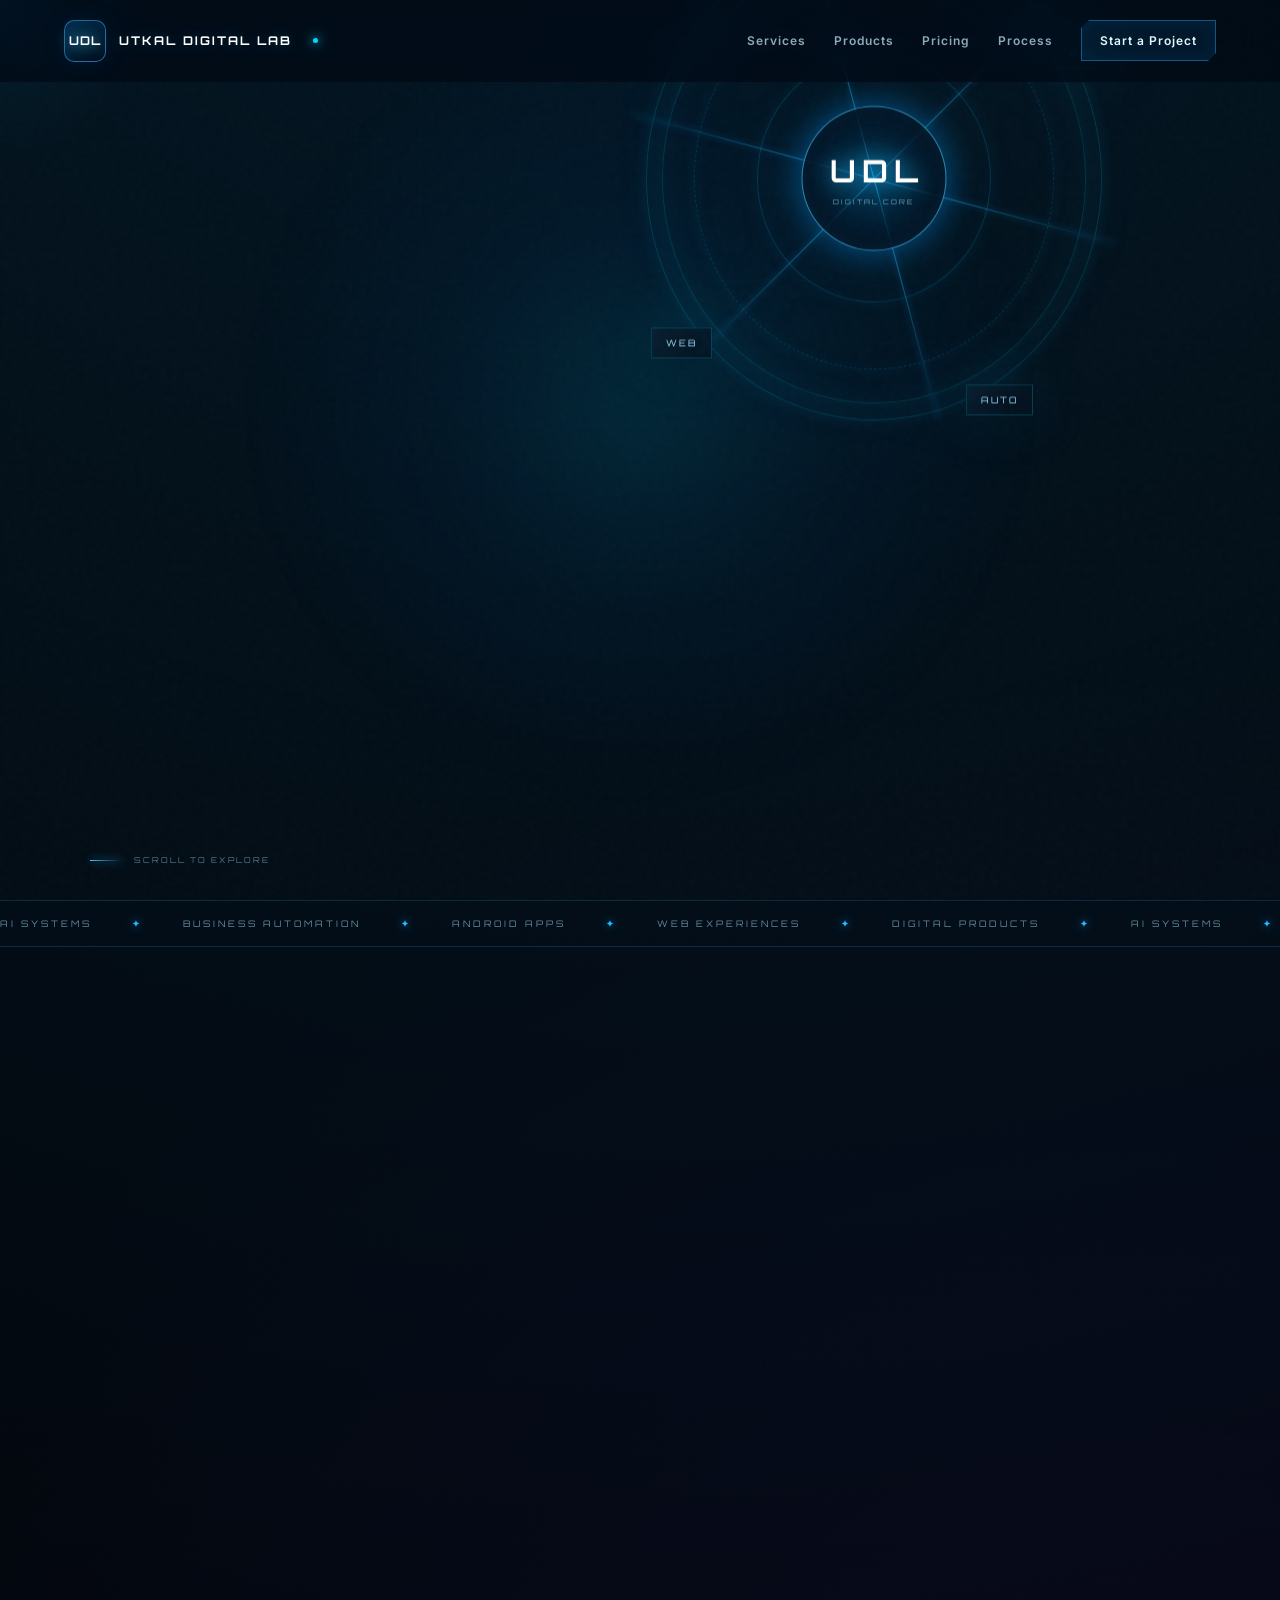
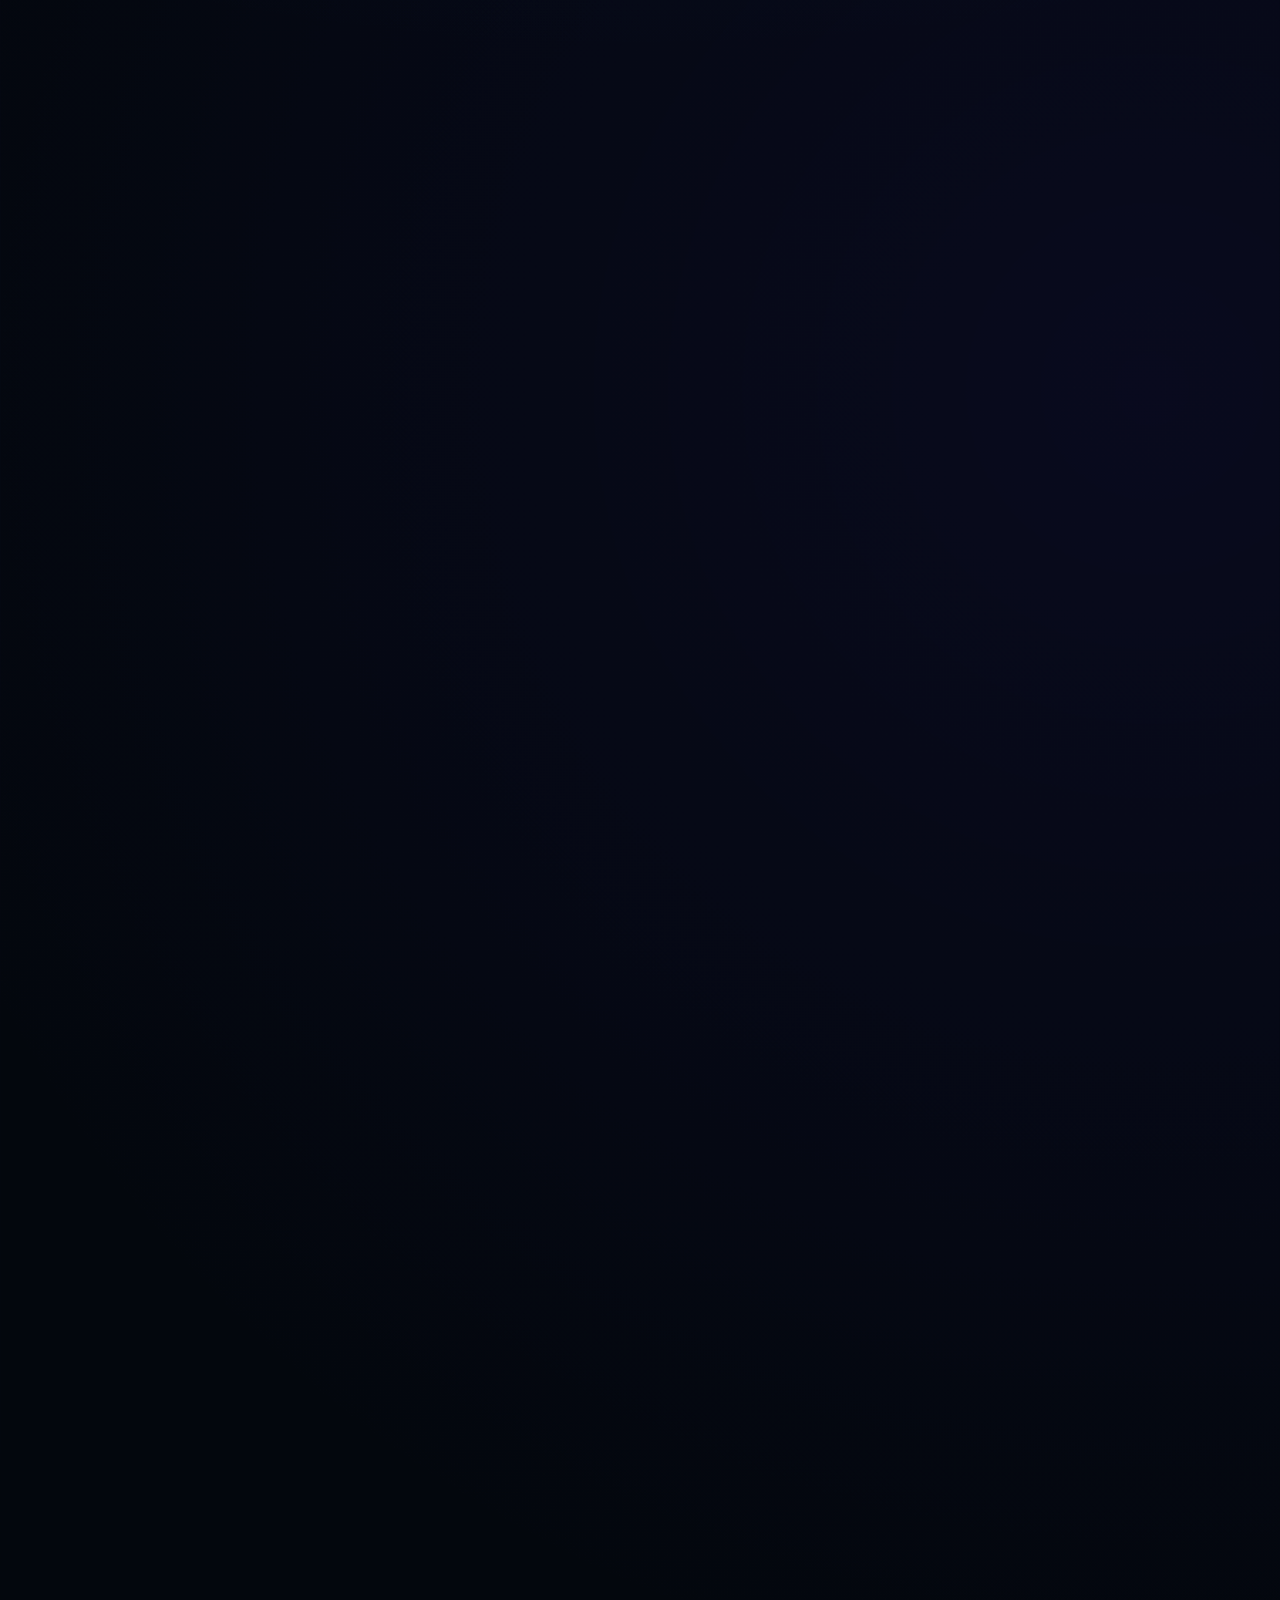
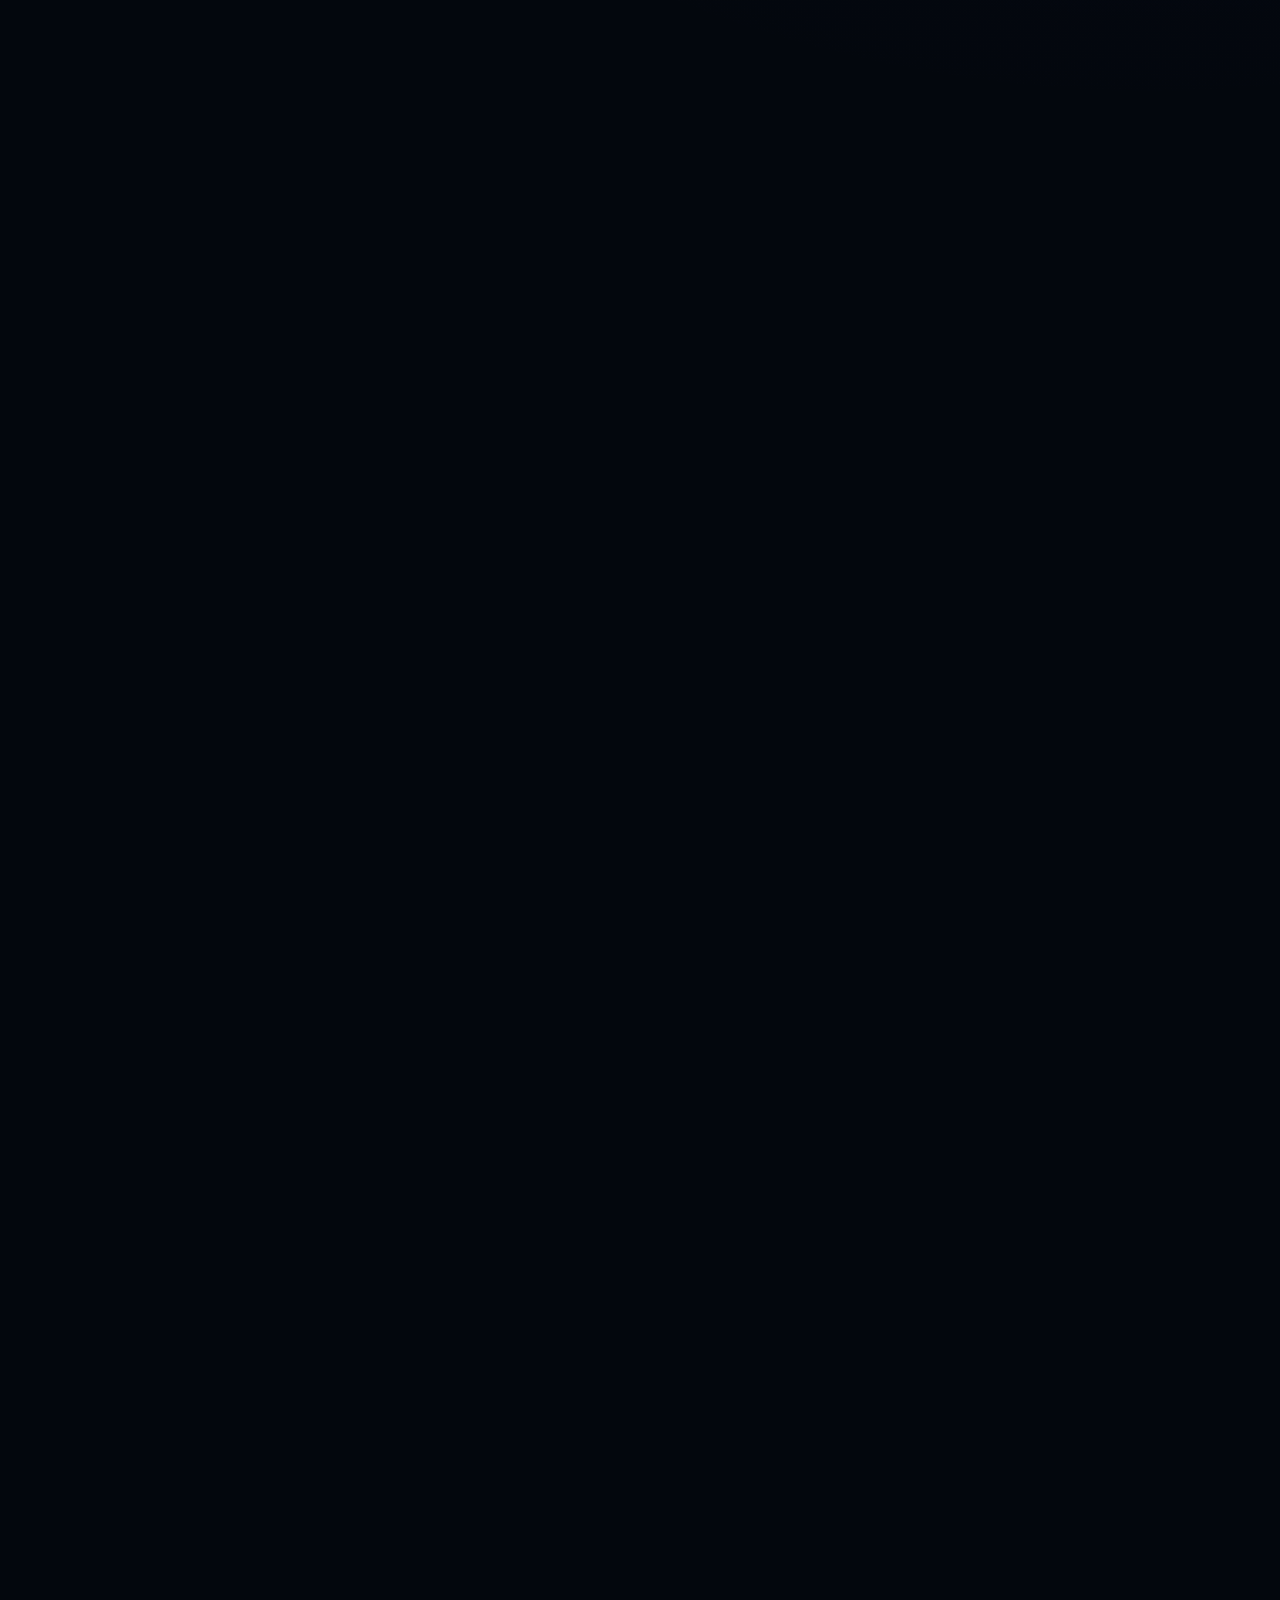
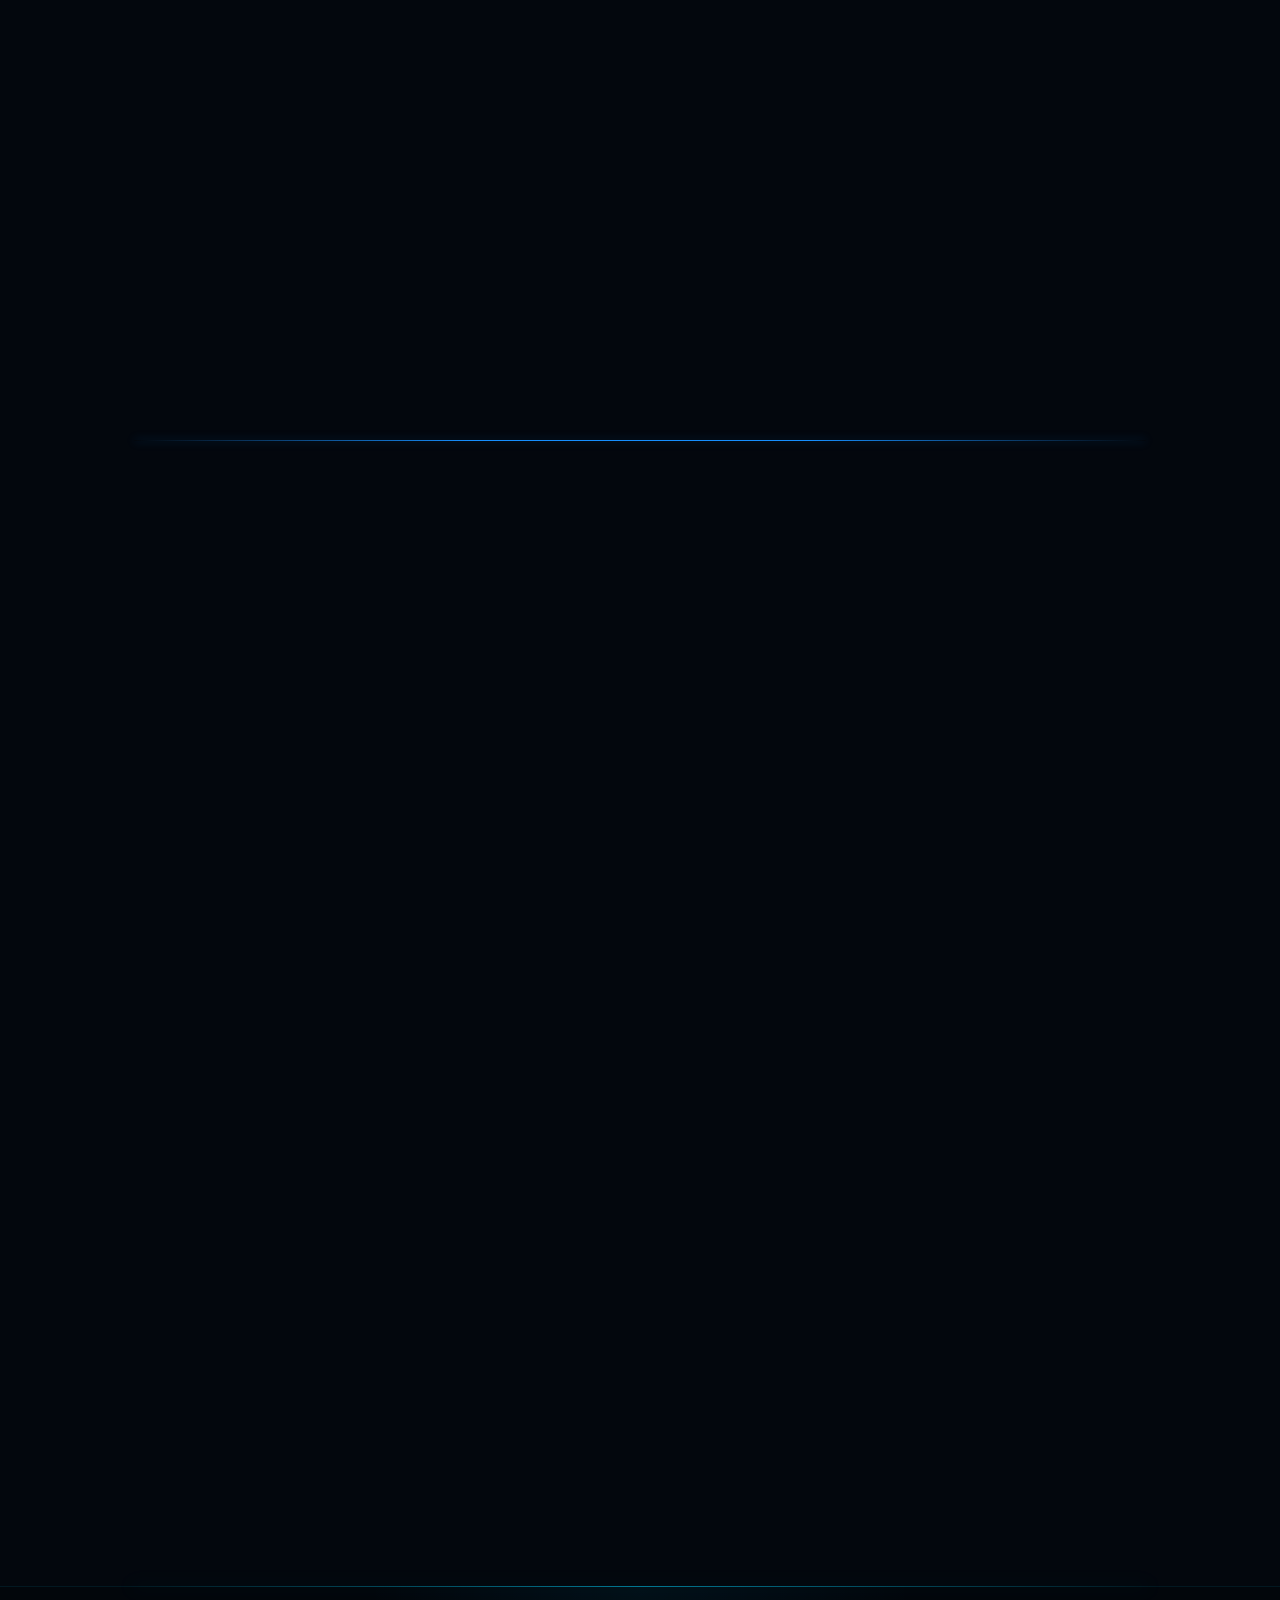
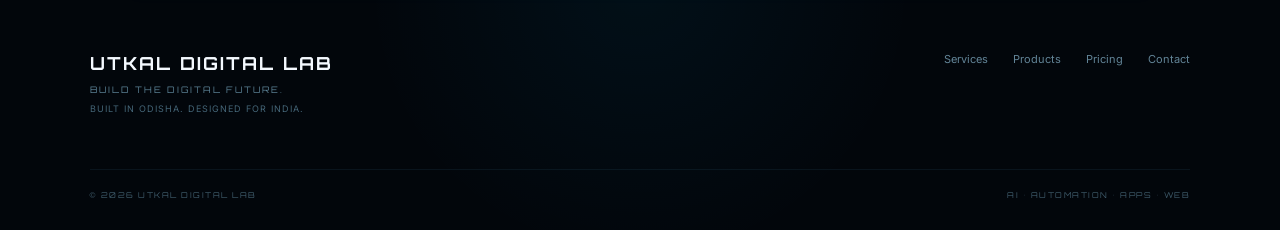
==== commit 5cea209f: "Upgrade UDL website visual experience" ====
--- a/index.html
+++ b/index.html
@@ -1,34 +1,38 @@
 <!DOCTYPE html>
 <html lang="en">
 <head>
-  <meta charset="UTF-8">
-  <meta name="viewport" content="width=device-width, initial-scale=1.0">
-  <meta name="theme-color" content="#05070d">
-  <meta name="description" content="Utkal Digital Lab — AI, Automation, Android Apps, Web Development and Digital Products.">
-  <meta name="keywords" content="AI development, automation, Android apps, web development, Odisha, India, Utkal Digital Lab">
-  <meta name="author" content="UTKAL DIGITAL LAB">
-  <title>UTKAL DIGITAL LAB — Build The Digital Future</title>
-  <link rel="stylesheet" href="assets/css/premium.css">
+<meta charset="UTF-8">
+<meta name="viewport" content="width=device-width, initial-scale=1.0">
+<meta name="theme-color" content="#02070d">
+<meta name="description" content="Utkal Digital Lab — AI, Automation, Apps, Web and Digital Products.">
+<title>UTKAL DIGITAL LAB | Build The Digital Future</title>
+<link rel="preconnect" href="https://fonts.googleapis.com">
+<link rel="preconnect" href="https://fonts.gstatic.com" crossorigin>
+<link href="https://fonts.googleapis.com/css2?family=Inter:wght@400;500;600;700;800&family=Orbitron:wght@500;600;700;800&display=swap" rel="stylesheet">
+<link rel="stylesheet" href="assets/css/premium.css">
 </head>
 
 <body>
 
-<div class="loader" id="loader">
-  <div class="loader-logo">UDL</div>
-  <div class="loader-line"><span></span></div>
+<div id="loader">
+  <div class="loader-core">
+    <div class="loader-ring"></div>
+    <span>UDL</span>
+  </div>
   <p>INITIALIZING DIGITAL LAB...</p>
 </div>
 
-<header class="navbar" id="navbar">
+<div id="cursor-glow"></div>
+<canvas id="circuitCanvas"></canvas>
+<div class="noise"></div>
+
+<header class="nav" id="nav">
   <a href="#home" class="brand">
     <span class="brand-mark">UDL</span>
-    <span class="brand-text">
-      <strong>UTKAL DIGITAL LAB</strong>
-      <small>BUILD THE DIGITAL FUTURE.</small>
-    </span>
+    <span class="brand-name">UTKAL DIGITAL LAB</span>
   </a>
 
-  <button class="menu-btn" id="menuBtn" aria-label="Open menu">
+  <button class="menu-btn" id="menuBtn" aria-label="Menu">
     <span></span><span></span><span></span>
   </button>
 
@@ -43,420 +47,384 @@
 
 <main>
 
-<section class="hero" id="home">
+<section class="hero section" id="home">
+
   <div class="hero-grid"></div>
-  <div class="orb orb-one"></div>
-  <div class="orb orb-two"></div>
-  <div class="particles" id="particles"></div>
-
-  <div class="hero-content">
+
+  <div class="hero-copy reveal">
     <div class="eyebrow">
-      <span class="status-dot"></span>
+      <span class="pulse-dot"></span>
       AI • AUTOMATION • APPS • WEB • DIGITAL PRODUCTS
     </div>
+
+    <p class="origin">BUILT IN ODISHA. DESIGNED FOR INDIA.</p>
 
     <h1>
       BUILD THE
-      <span>DIGITAL FUTURE.</span>
+      <span>DIGITAL</span>
+      FUTURE.
     </h1>
 
-    <p class="hero-description">
-      We design and build practical digital products, intelligent automation,
-      AI-powered solutions, Android apps and premium websites for businesses
-      across India.
+    <p class="hero-text">
+      We design and build intelligent digital products, AI-powered systems,
+      modern applications and high-performance websites for businesses ready
+      to move forward.
     </p>
 
     <div class="hero-actions">
-      <a href="#contact" class="btn btn-primary">Start a Project <span>↗</span></a>
-      <a href="#products" class="btn btn-outline">Explore Products</a>
-    </div>
-
-    <div class="hero-meta">
-      <div><strong>AI</strong><span>Intelligence</span></div>
-      <div><strong>AUTO</strong><span>Automation</span></div>
-      <div><strong>APP</strong><span>Mobile</span></div>
-      <div><strong>WEB</strong><span>Experience</span></div>
-    </div>
-  </div>
-
-  <div class="hero-visual">
-    <div class="scene">
-      <div class="ring ring-1"></div>
-      <div class="ring ring-2"></div>
-      <div class="ring ring-3"></div>
-
-      <div class="core">
-        <div class="core-inner">UDL</div>
-      </div>
-
-      <div class="floating-card card-ai">
-        <span>AI</span>
-        <small>INTELLIGENCE</small>
-      </div>
-
-      <div class="floating-card card-app">
-        <span>APP</span>
-        <small>PRODUCT</small>
-      </div>
-
-      <div class="floating-card card-web">
-        <span>WEB</span>
-        <small>EXPERIENCE</small>
-      </div>
-    </div>
+      <a href="#products" class="energy-btn primary">
+        <span>EXPLORE OUR WORK</span>
+        <b>↗</b>
+      </a>
+      <a href="#contact" class="energy-btn secondary">
+        START A PROJECT
+      </a>
+    </div>
+  </div>
+
+  <div class="digital-core" id="digitalCore">
+    <div class="core-orbit orbit-a"></div>
+    <div class="core-orbit orbit-b"></div>
+    <div class="core-orbit orbit-c"></div>
+
+    <div class="core-lines">
+      <i></i><i></i><i></i><i></i><i></i><i></i>
+    </div>
+
+    <div class="core-center">
+      <strong>UDL</strong>
+      <small>DIGITAL CORE</small>
+    </div>
+
+    <div class="floating-chip chip-ai">AI</div>
+    <div class="floating-chip chip-app">APP</div>
+    <div class="floating-chip chip-web">WEB</div>
+    <div class="floating-chip chip-auto">AUTO</div>
   </div>
 
   <div class="scroll-indicator">
-    <span></span> SCROLL TO EXPLORE
-  </div>
-</section>
-
-
-<section class="ticker">
-  <div class="ticker-track">
-    <span>AI SOLUTIONS</span><i>✦</i>
-    <span>AUTOMATION</span><i>✦</i>
-    <span>ANDROID APPS</span><i>✦</i>
-    <span>WEB DEVELOPMENT</span><i>✦</i>
-    <span>DIGITAL PRODUCTS</span><i>✦</i>
-    <span>AI SOLUTIONS</span><i>✦</i>
-    <span>AUTOMATION</span><i>✦</i>
-  </div>
-</section>
-
-
-<section class="section" id="services">
-  <div class="section-heading reveal">
-    <div>
-      <span class="section-tag">01 / SERVICES</span>
-      <h2>Digital systems.<br><span>Built for reality.</span></h2>
-    </div>
-    <p>
-      From a focused business website to a complete AI-powered product,
-      we build according to your actual business requirements.
-    </p>
+    <span></span>
+    SCROLL TO EXPLORE
+  </div>
+
+</section>
+
+<div class="ticker">
+  <div>
+    AI SYSTEMS <b>✦</b>
+    BUSINESS AUTOMATION <b>✦</b>
+    ANDROID APPS <b>✦</b>
+    WEB EXPERIENCES <b>✦</b>
+    DIGITAL PRODUCTS <b>✦</b>
+    AI SYSTEMS <b>✦</b>
+    BUSINESS AUTOMATION <b>✦</b>
+  </div>
+</div>
+
+<section class="section services" id="services">
+  <div class="section-head reveal">
+    <span class="section-no">01 / CAPABILITIES</span>
+    <h2>Systems built for <span>real-world impact.</span></h2>
+    <p>From an idea to a production-ready digital product.</p>
   </div>
 
   <div class="service-grid">
 
-    <article class="service-card reveal">
-      <div class="service-number">01</div>
-      <div class="service-icon">✦</div>
-      <h3>AI Solutions</h3>
-      <p>AI-powered tools, integrations, assistants and custom digital solutions.</p>
-      <strong>Starting ₹20,000+</strong>
-      <span class="card-arrow">↗</span>
-    </article>
-
-    <article class="service-card reveal">
-      <div class="service-number">02</div>
+    <article class="service-card interactive reveal">
+      <span class="service-no">01</span>
+      <div class="service-icon">◈</div>
+      <h3>AI SOLUTIONS</h3>
+      <p>AI integrations, intelligent assistants, content systems and custom AI-powered experiences.</p>
+      <strong>FROM ₹15,000+</strong>
+      <span class="card-line"></span>
+    </article>
+
+    <article class="service-card interactive reveal">
+      <span class="service-no">02</span>
       <div class="service-icon">⌁</div>
-      <h3>AI Automation</h3>
-      <p>Connect apps, APIs, data and workflows to reduce repetitive work.</p>
-      <strong>Starting ₹25,000+</strong>
-      <span class="card-arrow">↗</span>
-    </article>
-
-    <article class="service-card reveal">
-      <div class="service-number">03</div>
+      <h3>AI AUTOMATION</h3>
+      <p>Connect your business workflows with AI, APIs, data sources and automated processes.</p>
+      <strong>FROM ₹25,000+</strong>
+      <span class="card-line"></span>
+    </article>
+
+    <article class="service-card interactive reveal">
+      <span class="service-no">03</span>
       <div class="service-icon">▣</div>
-      <h3>Android Apps</h3>
-      <p>Business apps, utility apps, custom products and scalable app systems.</p>
-      <strong>Starting ₹25,000+</strong>
-      <span class="card-arrow">↗</span>
-    </article>
-
-    <article class="service-card reveal">
-      <div class="service-number">04</div>
+      <h3>ANDROID APPS</h3>
+      <p>Modern Android applications for business, utility, productivity and digital products.</p>
+      <strong>FROM ₹25,000+</strong>
+      <span class="card-line"></span>
+    </article>
+
+    <article class="service-card interactive reveal">
+      <span class="service-no">04</span>
       <div class="service-icon">⌘</div>
-      <h3>Web Development</h3>
-      <p>Business websites, premium websites, e-commerce and web applications.</p>
-      <strong>Starting ₹5,000+</strong>
-      <span class="card-arrow">↗</span>
-    </article>
-
-    <article class="service-card reveal">
-      <div class="service-number">05</div>
+      <h3>WEB DEVELOPMENT</h3>
+      <p>Business websites, premium experiences, dashboards, portals and web applications.</p>
+      <strong>FROM ₹5,000+</strong>
+      <span class="card-line"></span>
+    </article>
+
+    <article class="service-card interactive reveal">
+      <span class="service-no">05</span>
       <div class="service-icon">◇</div>
-      <h3>Digital Products</h3>
-      <p>Turn an idea into a usable digital product with design and technology.</p>
-      <strong>Starting ₹30,000+</strong>
-      <span class="card-arrow">↗</span>
-    </article>
-
-    <article class="service-card reveal">
-      <div class="service-number">06</div>
+      <h3>DIGITAL PRODUCTS</h3>
+      <p>Turn ideas into usable digital products with thoughtful UX, engineering and launch support.</p>
+      <strong>FROM ₹50,000+</strong>
+      <span class="card-line"></span>
+    </article>
+
+    <article class="service-card interactive reveal">
+      <span class="service-no">06</span>
       <div class="service-icon">◎</div>
-      <h3>Digital Consulting</h3>
-      <p>Technology planning, product strategy, automation and digital transformation.</p>
-      <strong>Starting ₹5,000+</strong>
-      <span class="card-arrow">↗</span>
-    </article>
-
-  </div>
-</section>
-
-
-<section class="product-section" id="products">
-  <div class="section-heading reveal">
-    <div>
-      <span class="section-tag">02 / PRODUCTS</span>
-      <h2>Built by<br><span>UTKAL DIGITAL LAB.</span></h2>
-    </div>
-    <p>Real UDL projects and product experiments — built, tested and continuously improved.</p>
-  </div>
-
-  <div class="product-showcase">
-
-    <article class="product-card panji reveal">
-      <div class="product-glow"></div>
-      <div class="product-screen">
-        <div class="screen-top">ODIA DIGITAL PANJI</div>
-        <div class="calendar-visual">
-          <span>ଓ</span>
-          <div></div><div></div><div></div><div></div>
+      <h3>DIGITAL CONSULTING</h3>
+      <p>Technology planning, product direction, automation strategy and digital transformation.</p>
+      <strong>CUSTOM QUOTE</strong>
+      <span class="card-line"></span>
+    </article>
+
+  </div>
+</section>
+
+<section class="section products" id="products">
+  <div class="section-head reveal">
+    <span class="section-no">02 / BUILT BY UDL</span>
+    <h2>Real products. <span>Real engineering.</span></h2>
+    <p>Selected digital products developed under Utkal Digital Lab.</p>
+  </div>
+
+  <div class="product-stack">
+
+    <article class="product-panel interactive reveal">
+      <div class="product-visual panji-visual">
+        <div class="mock-screen">
+          <div class="mock-top">ODIA DIGITAL PANJI</div>
+          <div class="mock-date">ପଞ୍ଜିକା</div>
+          <div class="mock-circles"><i></i><i></i><i></i></div>
+          <div class="mock-lines"><i></i><i></i><i></i><i></i></div>
         </div>
       </div>
       <div class="product-info">
         <span>01 / DIGITAL PRODUCT</span>
         <h3>Odia Digital Panji</h3>
-        <p>A modern digital Panji experience with calendar, festivals, astrology and cultural information.</p>
-        <span class="product-status">PRODUCT DEVELOPMENT</span>
-      </div>
-    </article>
-
-    <article class="product-card insurance reveal">
-      <div class="product-glow"></div>
-      <div class="product-screen">
-        <div class="screen-top">INSURANCE HUB</div>
-        <div class="insurance-visual">
-          <div class="shield">◇</div>
-          <div class="data-line"></div>
-          <div class="data-line short"></div>
-          <div class="data-line"></div>
+        <p>A modern digital Panji experience combining calendar, festivals, astronomy and Odisha cultural information.</p>
+        <a href="#contact">DISCUSS A PRODUCT <b>↗</b></a>
+      </div>
+    </article>
+
+    <article class="product-panel reverse interactive reveal">
+      <div class="product-visual insurance-visual">
+        <div class="mock-dashboard">
+          <span>INSURANCE HUB</span>
+          <div class="dashboard-bars"><i></i><i></i><i></i><i></i></div>
+          <div class="dashboard-card">POLICY<br><b>MANAGEMENT</b></div>
         </div>
       </div>
       <div class="product-info">
         <span>02 / DIGITAL PRODUCT</span>
         <h3>Insurance Hub</h3>
-        <p>A digital platform concept focused on insurance discovery, information and customer interaction.</p>
-        <span class="product-status">PRODUCT DEVELOPMENT</span>
-      </div>
-    </article>
-
-    <article class="product-card automation reveal">
-      <div class="product-glow"></div>
-      <div class="product-screen">
-        <div class="screen-top">AUTOMATION LAB</div>
-        <div class="automation-visual">
-          <div class="node">AI</div>
-          <div class="connector"></div>
-          <div class="node">API</div>
-          <div class="connector"></div>
-          <div class="node">DATA</div>
+        <p>A digital insurance-focused platform concept designed for information, tools and customer workflows.</p>
+        <a href="#contact">DISCUSS A PRODUCT <b>↗</b></a>
+      </div>
+    </article>
+
+    <article class="product-panel interactive reveal">
+      <div class="product-visual automation-visual">
+        <div class="automation-flow">
+          <i>RSS</i><b>→</b><i>AI</i><b>→</b><i>API</i><b>→</b><i>OUTPUT</i>
         </div>
       </div>
       <div class="product-info">
-        <span>03 / R&D</span>
+        <span>03 / AUTOMATION</span>
         <h3>Automation Lab</h3>
-        <p>Experiments connecting AI models, APIs, workflows and digital services.</p>
-        <span class="product-status">R&D / AUTOMATION</span>
-      </div>
-    </article>
-
-  </div>
-</section>
-
-
-<section class="pricing-section section" id="pricing">
-  <div class="section-heading reveal">
-    <div>
-      <span class="section-tag">03 / STARTING PRICES</span>
-      <h2>Clear starting points.<br><span>Custom scope.</span></h2>
-    </div>
-    <p>Every project is different. Final pricing depends on features, design, integrations, backend and deployment requirements.</p>
+        <p>Automation workflows connecting feeds, AI models, APIs and business processes into useful systems.</p>
+        <a href="#contact">BUILD YOUR WORKFLOW <b>↗</b></a>
+      </div>
+    </article>
+
+  </div>
+</section>
+
+<section class="section pricing" id="pricing">
+  <div class="section-head reveal">
+    <span class="section-no">03 / INVESTMENT</span>
+    <h2>Start small. <span>Build bigger.</span></h2>
+    <p>Starting prices for common project types. Final quotation depends on scope.</p>
   </div>
 
   <div class="pricing-grid">
 
-    <div class="price-card reveal">
-      <span>WEBSITE</span>
-      <h3>Essential</h3>
-      <div class="price">₹5K<span>+</span></div>
-      <p>Landing pages and focused business websites.</p>
+    <article class="price-card reveal">
+      <span>WEB / ESSENTIAL</span>
+      <h3>₹5K<span>+</span></h3>
+      <p>For simple digital presence.</p>
       <ul>
-        <li>Responsive design</li>
-        <li>Modern UI</li>
-        <li>Contact / enquiry</li>
-        <li>Basic SEO</li>
+        <li>Landing / Basic Website</li>
+        <li>Responsive Design</li>
+        <li>Contact Integration</li>
+        <li>Basic Deployment</li>
       </ul>
-      <a href="#contact">Discuss Website ↗</a>
-    </div>
-
-    <div class="price-card featured reveal">
-      <div class="popular">POPULAR</div>
-      <span>BUSINESS</span>
-      <h3>Professional</h3>
-      <div class="price">₹15K<span>+</span></div>
-      <p>Professional business websites and corporate experiences.</p>
+    </article>
+
+    <article class="price-card featured reveal">
+      <div class="price-badge">POPULAR</div>
+      <span>WEB / PROFESSIONAL</span>
+      <h3>₹15K<span>+</span></h3>
+      <p>For growing businesses.</p>
       <ul>
-        <li>Premium responsive UI</li>
-        <li>Multiple sections/pages</li>
-        <li>SEO setup</li>
-        <li>Interactive elements</li>
+        <li>Multi-page Website</li>
+        <li>Premium UI/UX</li>
+        <li>Interactive Sections</li>
+        <li>Deployment Support</li>
       </ul>
-      <a href="#contact">Discuss Project ↗</a>
-    </div>
-
-    <div class="price-card reveal">
-      <span>APP / PRODUCT</span>
-      <h3>Custom</h3>
-      <div class="price">₹25K<span>+</span></div>
-      <p>Custom Android apps and digital product development.</p>
+    </article>
+
+    <article class="price-card reveal">
+      <span>ANDROID APP</span>
+      <h3>₹25K<span>+</span></h3>
+      <p>For custom mobile products.</p>
       <ul>
-        <li>Custom UI/UX</li>
-        <li>Feature development</li>
-        <li>API / backend scope</li>
-        <li>Testing & build</li>
+        <li>Custom Android UI</li>
+        <li>Application Development</li>
+        <li>Testing</li>
+        <li>Build & Release Support</li>
       </ul>
-      <a href="#contact">Discuss App ↗</a>
-    </div>
-
-    <div class="price-card reveal">
-      <span>ADVANCED</span>
-      <h3>Premium</h3>
-      <div class="price">₹1L<span>+</span></div>
-      <p>Advanced apps, automation systems and digital products.</p>
+    </article>
+
+    <article class="price-card reveal">
+      <span>PREMIUM DIGITAL</span>
+      <h3>₹50K<span>+</span></h3>
+      <p>For advanced digital systems.</p>
       <ul>
-        <li>Advanced architecture</li>
-        <li>AI / automation</li>
-        <li>Backend integrations</li>
-        <li>Deployment support</li>
+        <li>Custom Product Architecture</li>
+        <li>Advanced UI/UX</li>
+        <li>API / AI Integration</li>
+        <li>Automation / Backend</li>
       </ul>
-      <a href="#contact">Start Discussion ↗</a>
-    </div>
-
-  </div>
-
-  <p class="pricing-note">
-    * All prices are starting prices. Domain, hosting, paid APIs, third-party subscriptions,
-    payment gateway charges and platform fees may be additional.
-  </p>
-</section>
-
-
-<section class="process section" id="process">
-  <div class="section-heading reveal">
-    <div>
-      <span class="section-tag">04 / PROCESS</span>
-      <h2>Idea → Product.<br><span>Without the noise.</span></h2>
-    </div>
+    </article>
+
+  </div>
+
+  <div class="pricing-note reveal">
+    <b>Custom projects can scale significantly beyond these starting prices.</b>
+    Domain, hosting, paid APIs, third-party services, payment gateways and store fees may be separate.
+  </div>
+</section>
+
+<section class="section process" id="process">
+  <div class="section-head reveal">
+    <span class="section-no">04 / SYSTEM PROCESS</span>
+    <h2>From concept to <span>launch.</span></h2>
   </div>
 
   <div class="process-line">
-
-    <div class="process-step reveal">
+    <article class="process-step reveal">
       <span>01</span>
-      <h3>Discover</h3>
-      <p>Understand the business, users and actual problem.</p>
-    </div>
-
-    <div class="process-step reveal">
+      <h3>DISCOVER</h3>
+      <p>Understand the idea, users and business objective.</p>
+    </article>
+    <article class="process-step reveal">
       <span>02</span>
-      <h3>Design</h3>
-      <p>Create the product structure and user experience.</p>
-    </div>
-
-    <div class="process-step reveal">
+      <h3>DESIGN</h3>
+      <p>Define the experience, interface and product structure.</p>
+    </article>
+    <article class="process-step reveal">
       <span>03</span>
-      <h3>Build</h3>
-      <p>Develop the website, app, automation or digital system.</p>
-    </div>
-
-    <div class="process-step reveal">
+      <h3>BUILD</h3>
+      <p>Develop the system using modern technologies.</p>
+    </article>
+    <article class="process-step reveal">
       <span>04</span>
-      <h3>Test</h3>
-      <p>Check functionality, responsiveness and reliability.</p>
-    </div>
-
-    <div class="process-step reveal">
+      <h3>TEST</h3>
+      <p>Validate usability, performance and functionality.</p>
+    </article>
+    <article class="process-step reveal">
       <span>05</span>
-      <h3>Launch</h3>
-      <p>Deploy and continue improving the product.</p>
-    </div>
-
-  </div>
-</section>
-
-
-<section class="cta-section" id="contact">
-  <div class="cta-grid"></div>
-
-  <div class="cta-content reveal">
-    <span class="section-tag">05 / START A PROJECT</span>
-    <h2>Have an idea?<br><span>Let's build it.</span></h2>
-    <p>
-      Tell us what you want to build. We will understand the requirement
-      and discuss the right technology, scope and budget.
-    </p>
+      <h3>LAUNCH</h3>
+      <p>Deploy, deliver and support the product.</p>
+    </article>
+  </div>
+</section>
+
+<section class="section contact" id="contact">
+  <div class="contact-shell reveal">
+
+    <div class="contact-copy">
+      <span class="section-no">05 / START A PROJECT</span>
+      <h2>Have an idea?<br><span>Let's build it.</span></h2>
+      <p>Tell us what you want to create. We will understand the requirement and discuss the right technology and scope.</p>
+
+      <div class="contact-status">
+        <span class="pulse-dot"></span>
+        DIGITAL LAB ONLINE
+      </div>
+    </div>
 
     <form id="projectForm">
-      <div class="form-row">
-        <input type="text" id="name" placeholder="Your Name" required>
-        <input type="text" id="project" placeholder="Project / Business" required>
-      </div>
-
-      <div class="form-row">
-        <input type="email" id="email" placeholder="Email">
-        <input type="tel" id="whatsapp" placeholder="WhatsApp Number">
-      </div>
-
-      <select id="service">
-        <option value="">Select Service</option>
-        <option>AI Solutions</option>
-        <option>AI Automation</option>
-        <option>Android App</option>
-        <option>Web Development</option>
-        <option>Digital Product</option>
-        <option>Digital Consulting</option>
-      </select>
-
-      <select id="budget">
-        <option value="">Estimated Budget</option>
-        <option>₹5,000 – ₹15,000</option>
-        <option>₹15,000 – ₹30,000</option>
-        <option>₹30,000 – ₹75,000</option>
-        <option>₹75,000 – ₹1,50,000</option>
-        <option>₹1,50,000+</option>
-      </select>
-
-      <textarea id="details" rows="5" placeholder="Tell us about your project..."></textarea>
-
-      <button type="submit" class="btn btn-primary submit-btn">
-        Send Project Enquiry <span>↗</span>
+
+      <label>
+        YOUR NAME
+        <input type="text" id="name" required placeholder="Your name">
+      </label>
+
+      <label>
+        BUSINESS / PROJECT
+        <input type="text" id="project" required placeholder="Project name">
+      </label>
+
+      <label>
+        WHAT DO YOU NEED?
+        <select id="service" required>
+          <option value="">Select a service</option>
+          <option>AI Solution</option>
+          <option>AI Automation</option>
+          <option>Android App</option>
+          <option>Website</option>
+          <option>Digital Product</option>
+          <option>Other</option>
+        </select>
+      </label>
+
+      <label>
+        PROJECT DETAILS
+        <textarea id="message" rows="5" required placeholder="Tell us about your idea..."></textarea>
+      </label>
+
+      <button type="submit" class="submit-btn">
+        TRANSMIT PROJECT
+        <span>→</span>
       </button>
+
+      <small class="form-note">
+        Your enquiry will open through WhatsApp.
+      </small>
+
     </form>
   </div>
 </section>
 
 </main>
-
 
 <footer>
   <div class="footer-top">
     <div>
-      <div class="footer-brand">UDL<span>.</span></div>
-      <p>UTKAL DIGITAL LAB</p>
-    </div>
-
-    <div class="footer-tagline">
-      AI • AUTOMATION • APPS • WEB • DIGITAL PRODUCTS
+      <div class="footer-brand">UTKAL DIGITAL LAB</div>
+      <p>BUILD THE DIGITAL FUTURE.</p>
+      <small>BUILT IN ODISHA. DESIGNED FOR INDIA.</small>
+    </div>
+
+    <div class="footer-links">
+      <a href="#services">Services</a>
+      <a href="#products">Products</a>
+      <a href="#pricing">Pricing</a>
+      <a href="#contact">Contact</a>
     </div>
   </div>
 
   <div class="footer-bottom">
-    <span>© <span id="year"></span> UTKAL DIGITAL LAB. All rights reserved.</span>
-    <span>Built in Odisha. Designed for India.</span>
+    <span>© <span id="year"></span> UTKAL DIGITAL LAB</span>
+    <span>AI • AUTOMATION • APPS • WEB</span>
   </div>
 </footer>
 
--- a/assets/css/premium.css
+++ b/assets/css/premium.css
@@ -1,18 +1,27 @@
-@import url('https://fonts.googleapis.com/css2?family=Inter:wght@400;500;600;700;800;900&family=Space+Grotesk:wght@400;500;600;700&display=swap');
+@import url('https://fonts.googleapis.com/css2?family=Inter:wght@400;500;600;700;800&family=Orbitron:wght@500;600;700;800&display=swap');
 
 :root{
-  --bg:#05070d;
-  --bg2:#080b14;
-  --panel:rgba(255,255,255,.045);
-  --border:rgba(255,255,255,.11);
-  --text:#f4f7ff;
-  --muted:#8f98aa;
-  --accent:#78a9ff;
-  --accent2:#b38cff;
-  --max:1240px;
-}
-
-*{box-sizing:border-box;margin:0;padding:0}
+  --bg:#02060b;
+  --bg2:#06111d;
+  --panel:rgba(6,18,30,.72);
+  --panel2:rgba(8,25,41,.82);
+  --blue:#18a8ff;
+  --blue2:#006dff;
+  --cyan:#55d8ff;
+  --text:#edf8ff;
+  --muted:#87a4b8;
+  --line:rgba(54,169,255,.18);
+  --line2:rgba(54,169,255,.35);
+  --shadow:0 0 60px rgba(0,120,255,.12);
+  --font:'Inter',sans-serif;
+  --display:'Orbitron',sans-serif;
+}
+
+*{
+  box-sizing:border-box;
+  margin:0;
+  padding:0;
+}
 
 html{
   scroll-behavior:smooth;
@@ -20,758 +29,1055 @@
 }
 
 body{
+  min-height:100vh;
+  overflow-x:hidden;
+  color:var(--text);
   background:
-    radial-gradient(circle at 80% 10%,rgba(93,119,255,.12),transparent 30%),
-    radial-gradient(circle at 10% 50%,rgba(147,83,255,.07),transparent 30%),
-    var(--bg);
-  color:var(--text);
-  font-family:Inter,Arial,sans-serif;
-  overflow-x:hidden;
-}
-
-a{text-decoration:none;color:inherit}
-button,input,select,textarea{font:inherit}
-
-.loader{
+    radial-gradient(circle at 50% -10%,rgba(0,112,255,.18),transparent 35%),
+    radial-gradient(circle at 85% 30%,rgba(0,180,255,.06),transparent 25%),
+    linear-gradient(180deg,#02060b 0%,#030912 48%,#02060b 100%);
+  font-family:var(--font);
+  -webkit-font-smoothing:antialiased;
+}
+
+/* =========================================================
+   LOADER
+========================================================= */
+
+#loader{
   position:fixed;
   inset:0;
-  z-index:9999;
-  background:#03050a;
+  z-index:99999;
+  display:flex;
+  flex-direction:column;
+  align-items:center;
+  justify-content:center;
+  background:#010408;
+  transition:opacity .8s ease,visibility .8s ease;
+}
+
+#loader.hide{
+  opacity:0;
+  visibility:hidden;
+}
+
+.loader-core{
+  position:relative;
+  width:100px;
+  height:100px;
   display:grid;
   place-items:center;
-  align-content:center;
-  gap:16px;
-  transition:opacity .7s,visibility .7s;
-}
-
-.loader.hide{
-  opacity:0;
-  visibility:hidden;
-}
-
-.loader-logo{
-  font-family:"Space Grotesk";
-  font-size:58px;
-  font-weight:900;
-  letter-spacing:-5px;
-}
-
-.loader-line{
-  width:160px;
-  height:2px;
-  background:#222838;
-  overflow:hidden;
-}
-
-.loader-line span{
-  display:block;
-  width:45%;
+  border:1px solid rgba(35,170,255,.3);
+  border-radius:50%;
+  box-shadow:
+    0 0 25px rgba(0,120,255,.25),
+    inset 0 0 30px rgba(0,120,255,.08);
+}
+
+.loader-core span{
+  font-family:var(--display);
+  font-size:20px;
+  letter-spacing:4px;
+  color:#fff;
+  text-shadow:0 0 18px var(--blue);
+}
+
+.loader-ring{
+  position:absolute;
+  inset:-12px;
+  border:1px solid transparent;
+  border-top-color:var(--cyan);
+  border-right-color:var(--blue);
+  border-radius:50%;
+  animation:spin 1.4s linear infinite;
+}
+
+#loader p{
+  margin-top:30px;
+  font-family:var(--display);
+  font-size:10px;
+  letter-spacing:4px;
+  color:#6d94ad;
+}
+
+@keyframes spin{
+  to{transform:rotate(360deg)}
+}
+
+/* =========================================================
+   GLOBAL EFFECT LAYERS
+========================================================= */
+
+#circuitCanvas{
+  position:fixed;
+  inset:0;
+  z-index:0;
+  width:100%;
   height:100%;
-  background:var(--accent);
-  animation:load 1.1s infinite;
-}
-
-.loader p{
-  color:#687286;
-  font-size:10px;
-  letter-spacing:3px;
-}
-
-@keyframes load{
-  0%{transform:translateX(-120%)}
-  100%{transform:translateX(350%)}
-}
-
-.navbar{
+  pointer-events:none;
+}
+
+.noise{
   position:fixed;
-  z-index:1000;
+  inset:0;
+  z-index:20;
+  pointer-events:none;
+  opacity:.035;
+  background-image:url("data:image/svg+xml,%3Csvg viewBox='0 0 160 160' xmlns='http://www.w3.org/2000/svg'%3E%3Cfilter id='n'%3E%3CfeTurbulence type='fractalNoise' baseFrequency='.9' numOctaves='3' stitchTiles='stitch'/%3E%3C/filter%3E%3Crect width='100%25' height='100%25' filter='url(%23n)' opacity='.6'/%3E%3C/svg%3E");
+}
+
+#cursor-glow{
+  position:fixed;
+  width:320px;
+  height:320px;
+  left:0;
+  top:0;
+  z-index:1;
+  pointer-events:none;
+  transform:translate(-50%,-50%);
+  border-radius:50%;
+  background:radial-gradient(circle,rgba(0,157,255,.13),rgba(0,157,255,.035) 35%,transparent 70%);
+  mix-blend-mode:screen;
+  transition:opacity .3s ease;
+}
+
+/* =========================================================
+   NAVIGATION
+========================================================= */
+
+.nav{
+  position:fixed;
   top:0;
   left:0;
-  width:100%;
-  padding:20px 5%;
+  right:0;
+  z-index:1000;
+  height:82px;
   display:flex;
   align-items:center;
   justify-content:space-between;
-  transition:.3s;
-}
-
-.navbar.scrolled{
-  padding:13px 5%;
-  background:rgba(5,7,13,.78);
-  backdrop-filter:blur(18px);
-  border-bottom:1px solid var(--border);
+  padding:0 5vw;
+  border-bottom:1px solid transparent;
+  transition:.35s ease;
+}
+
+.nav.scrolled{
+  height:70px;
+  background:rgba(2,8,14,.78);
+  backdrop-filter:blur(22px);
+  -webkit-backdrop-filter:blur(22px);
+  border-bottom-color:var(--line);
+  box-shadow:0 10px 40px rgba(0,0,0,.25);
 }
 
 .brand{
   display:flex;
-  gap:11px;
   align-items:center;
+  gap:13px;
+  color:#fff;
+  text-decoration:none;
 }
 
 .brand-mark{
-  width:43px;
-  height:43px;
+  width:42px;
+  height:42px;
   display:grid;
   place-items:center;
-  border:1px solid rgba(255,255,255,.35);
-  border-radius:12px;
+  border:1px solid rgba(64,189,255,.5);
+  border-radius:10px;
+  font-family:var(--display);
   font-size:12px;
-  font-weight:900;
-  letter-spacing:-1px;
-  background:linear-gradient(135deg,#151c30,#080b13);
-  box-shadow:0 0 35px rgba(103,145,255,.16);
-}
-
-.brand-text{
-  display:flex;
-  flex-direction:column;
-}
-
-.brand-text strong{
-  font-family:"Space Grotesk";
+  font-weight:700;
+  letter-spacing:1px;
+  background:linear-gradient(145deg,rgba(16,110,190,.3),rgba(2,10,18,.9));
+  box-shadow:
+    inset 0 0 20px rgba(0,155,255,.08),
+    0 0 25px rgba(0,130,255,.1);
+  text-shadow:0 0 14px var(--cyan);
+}
+
+.brand-name{
+  font-family:var(--display);
   font-size:12px;
-  letter-spacing:1.4px;
-}
-
-.brand-text small{
-  color:#687286;
-  font-size:8px;
-  letter-spacing:1.4px;
-  margin-top:3px;
-}
-
-nav{
+  font-weight:700;
+  letter-spacing:2px;
+}
+
+.nav nav{
   display:flex;
   align-items:center;
-  gap:30px;
-}
-
-nav a{
-  color:#9ba4b6;
+  gap:28px;
+}
+
+.nav nav a{
+  position:relative;
+  color:#8ea9ba;
+  text-decoration:none;
   font-size:12px;
   font-weight:600;
-  transition:.25s;
-}
-
-nav a:hover{color:#fff}
+  letter-spacing:1px;
+  transition:.3s ease;
+}
+
+.nav nav a:hover{
+  color:#fff;
+  text-shadow:0 0 12px rgba(46,184,255,.7);
+}
+
+.nav nav a:not(.nav-cta)::after{
+  content:"";
+  position:absolute;
+  left:0;
+  bottom:-8px;
+  width:0;
+  height:1px;
+  background:var(--cyan);
+  box-shadow:0 0 8px var(--cyan);
+  transition:.3s ease;
+}
+
+.nav nav a:hover::after{
+  width:100%;
+}
 
 .nav-cta{
-  padding:11px 17px;
-  border:1px solid var(--border);
-  border-radius:8px;
-  color:#fff!important;
+  padding:12px 18px;
+  border:1px solid rgba(44,181,255,.4);
+  background:rgba(4,46,74,.42);
+  color:#dff7ff!important;
+  clip-path:polygon(8px 0,100% 0,100% calc(100% - 8px),calc(100% - 8px) 100%,0 100%,0 8px);
+  box-shadow:inset 0 0 18px rgba(0,140,255,.08);
+}
+
+.nav-cta:hover{
+  background:rgba(0,130,255,.18);
+  box-shadow:
+    inset 0 0 20px rgba(0,150,255,.14),
+    0 0 20px rgba(0,140,255,.15);
 }
 
 .menu-btn{
   display:none;
-  background:none;
-  border:0;
-}
+  width:42px;
+  height:42px;
+  padding:9px;
+  border:1px solid var(--line2);
+  background:rgba(5,19,31,.7);
+  cursor:pointer;
+}
+
+.menu-btn span{
+  display:block;
+  width:100%;
+  height:1px;
+  margin:5px 0;
+  background:#9cdbff;
+  box-shadow:0 0 8px var(--blue);
+}
+
+/* =========================================================
+   SECTIONS
+========================================================= */
+
+.section{
+  position:relative;
+  z-index:2;
+  width:100%;
+  padding:130px 7vw;
+}
+
+.section-head{
+  max-width:850px;
+  margin-bottom:65px;
+}
+
+.section-no{
+  display:inline-block;
+  margin-bottom:18px;
+  color:#4ebcff;
+  font-family:var(--display);
+  font-size:10px;
+  letter-spacing:3px;
+  text-shadow:0 0 12px rgba(0,170,255,.4);
+}
+
+.section-head h2{
+  font-family:var(--display);
+  font-size:clamp(32px,5vw,66px);
+  line-height:1.05;
+  letter-spacing:-2px;
+  font-weight:700;
+}
+
+.section-head h2 span{
+  color:#5ccfff;
+  text-shadow:0 0 30px rgba(0,160,255,.28);
+}
+
+.section-head p{
+  margin-top:20px;
+  max-width:650px;
+  color:var(--muted);
+  font-size:15px;
+  line-height:1.8;
+}
+
+/* =========================================================
+   HERO
+========================================================= */
 
 .hero{
-  min-height:100svh;
-  position:relative;
+  min-height:100vh;
+  padding-top:150px;
   display:flex;
   align-items:center;
-  max-width:1500px;
-  margin:auto;
-  padding:120px 7% 80px;
   overflow:hidden;
-}
-
-.hero-grid,
-.cta-grid{
+  isolation:isolate;
+}
+
+.hero::before{
+  content:"";
+  position:absolute;
+  width:900px;
+  height:900px;
+  left:48%;
+  top:40%;
+  transform:translate(-50%,-50%);
+  border-radius:50%;
+  background:radial-gradient(circle,rgba(0,135,255,.12),transparent 63%);
+  filter:blur(10px);
+  pointer-events:none;
+}
+
+.hero-grid{
   position:absolute;
   inset:0;
-  opacity:.24;
+  opacity:.16;
   background-image:
-    linear-gradient(rgba(255,255,255,.045) 1px,transparent 1px),
-    linear-gradient(90deg,rgba(255,255,255,.045) 1px,transparent 1px);
+    linear-gradient(rgba(40,156,220,.13) 1px,transparent 1px),
+    linear-gradient(90deg,rgba(40,156,220,.13) 1px,transparent 1px);
   background-size:70px 70px;
-  mask-image:linear-gradient(to bottom,black,transparent);
-}
-
-.hero-content{
+  mask-image:linear-gradient(to bottom,black,transparent 85%);
+  -webkit-mask-image:linear-gradient(to bottom,black,transparent 85%);
+  animation:gridMove 16s linear infinite;
+}
+
+@keyframes gridMove{
+  from{background-position:0 0}
+  to{background-position:70px 70px}
+}
+
+.hero-copy{
   position:relative;
-  z-index:3;
-  width:57%;
+  z-index:10;
+  width:55%;
+  max-width:760px;
 }
 
 .eyebrow{
-  display:flex;
+  display:inline-flex;
   align-items:center;
-  gap:9px;
-  color:#8893a8;
-  font-size:10px;
+  gap:10px;
+  padding:9px 13px;
+  margin-bottom:25px;
+  border:1px solid var(--line);
+  background:rgba(4,20,32,.48);
+  color:#8bb4ca;
+  font-family:var(--display);
+  font-size:9px;
   letter-spacing:2px;
-  margin-bottom:25px;
-}
-
-.status-dot{
-  width:6px;
-  height:6px;
-  background:#8db7ff;
+  backdrop-filter:blur(12px);
+}
+
+.pulse-dot{
+  width:7px;
+  height:7px;
   border-radius:50%;
-  box-shadow:0 0 15px #8db7ff;
-  animation:pulse 1.8s infinite;
+  background:#45d5ff;
+  box-shadow:
+    0 0 7px #45d5ff,
+    0 0 20px #008dff;
+  animation:pulse 1.5s ease-in-out infinite;
 }
 
 @keyframes pulse{
-  50%{opacity:.35;transform:scale(.65)}
-}
-
-h1{
-  font-family:"Space Grotesk";
-  font-size:clamp(60px,8vw,120px);
-  line-height:.84;
-  letter-spacing:-7px;
-  max-width:900px;
-}
-
-h1 span,
-.section-heading h2 span,
-.cta-content h2 span{
+  0%,100%{opacity:.45;transform:scale(.8)}
+  50%{opacity:1;transform:scale(1.25)}
+}
+
+.origin{
+  margin-bottom:18px;
+  color:#70a8c1;
+  font-family:var(--display);
+  font-size:11px;
+  font-weight:600;
+  letter-spacing:2px;
+}
+
+.hero h1{
+  font-family:var(--display);
+  font-size:clamp(48px,7.5vw,105px);
+  line-height:.9;
+  letter-spacing:-5px;
+  font-weight:800;
+  color:#f4fbff;
+  text-shadow:
+    0 0 30px rgba(0,150,255,.08),
+    0 0 70px rgba(0,100,255,.05);
+}
+
+.hero h1 span{
   display:block;
-  background:linear-gradient(100deg,#fff,#789fff 55%,#b991ff);
-  background-clip:text;
-  -webkit-background-clip:text;
   color:transparent;
-}
-
-.hero-description{
-  max-width:620px;
-  color:#9099aa;
-  line-height:1.8;
-  font-size:14px;
-  margin:35px 0;
+  -webkit-text-stroke:1px rgba(116,213,255,.75);
+  text-shadow:
+    0 0 18px rgba(0,165,255,.35),
+    0 0 50px rgba(0,100,255,.14);
+}
+
+.hero-text{
+  max-width:600px;
+  margin-top:30px;
+  color:#8ea9ba;
+  font-size:15px;
+  line-height:1.9;
 }
 
 .hero-actions{
   display:flex;
-  gap:12px;
-}
-
-.btn{
+  flex-wrap:wrap;
+  gap:13px;
+  margin-top:34px;
+}
+
+.energy-btn{
+  position:relative;
   display:inline-flex;
   align-items:center;
   justify-content:center;
-  gap:25px;
-  padding:15px 20px;
-  border-radius:9px;
-  font-size:12px;
+  gap:15px;
+  min-height:50px;
+  padding:0 22px;
+  color:#dff8ff;
+  text-decoration:none;
+  font-family:var(--display);
+  font-size:10px;
   font-weight:700;
-  transition:.3s;
-}
-
-.btn span{font-size:18px}
-
-.btn-primary{
-  color:#05070d;
-  background:#f4f7ff;
-}
-
-.btn-primary:hover{
+  letter-spacing:1.5px;
+  overflow:hidden;
+  clip-path:polygon(9px 0,100% 0,100% calc(100% - 9px),calc(100% - 9px) 100%,0 100%,0 9px);
+  transition:.35s ease;
+}
+
+.energy-btn.primary{
+  border:1px solid rgba(59,193,255,.55);
+  background:linear-gradient(110deg,rgba(0,93,171,.48),rgba(4,25,41,.82));
+  box-shadow:
+    inset 0 0 25px rgba(0,145,255,.1),
+    0 0 30px rgba(0,100,255,.08);
+}
+
+.energy-btn.secondary{
+  border:1px solid rgba(101,135,155,.28);
+  background:rgba(5,16,26,.65);
+}
+
+.energy-btn::before{
+  content:"";
+  position:absolute;
+  top:0;
+  left:-120%;
+  width:80%;
+  height:100%;
+  background:linear-gradient(90deg,transparent,rgba(112,220,255,.28),transparent);
+  transform:skewX(-20deg);
+  transition:.6s ease;
+}
+
+.energy-btn:hover::before{
+  left:130%;
+}
+
+.energy-btn:hover{
   transform:translateY(-3px);
-  box-shadow:0 12px 45px rgba(152,180,255,.22);
-}
-
-.btn-outline{
-  border:1px solid var(--border);
-  color:#dce2ed;
-}
-
-.btn-outline:hover{background:rgba(255,255,255,.06)}
-
-.hero-meta{
-  display:flex;
-  gap:30px;
-  margin-top:65px;
-}
-
-.hero-meta div{
+  box-shadow:
+    inset 0 0 30px rgba(0,150,255,.16),
+    0 0 30px rgba(0,140,255,.2);
+}
+
+.digital-core{
+  position:absolute;
+  z-index:5;
+  right:4vw;
+  top:50%;
+  width:min(44vw,600px);
+  height:min(44vw,600px);
+  transform:translateY(-50%);
+  border-radius:50%;
+  perspective:1000px;
+}
+
+.core-center{
+  position:absolute;
+  left:50%;
+  top:50%;
+  width:145px;
+  height:145px;
+  transform:translate(-50%,-50%);
   display:flex;
   flex-direction:column;
-  gap:5px;
-}
-
-.hero-meta strong{
-  font-size:11px;
-  letter-spacing:1px;
-}
-
-.hero-meta span{
-  color:#606b7e;
-  font-size:9px;
-  letter-spacing:1px;
-}
-
-.hero-visual{
+  align-items:center;
+  justify-content:center;
+  border:1px solid rgba(74,203,255,.65);
+  border-radius:50%;
+  background:
+    radial-gradient(circle,rgba(0,153,255,.18),rgba(3,16,28,.9) 62%);
+  box-shadow:
+    0 0 30px rgba(0,143,255,.4),
+    inset 0 0 35px rgba(0,143,255,.14);
+  animation:corePulse 3s ease-in-out infinite;
+}
+
+.core-center strong{
+  font-family:var(--display);
+  font-size:31px;
+  letter-spacing:6px;
+  margin-left:6px;
+  color:#fff;
+  text-shadow:0 0 22px #27bdff;
+}
+
+.core-center small{
+  margin-top:7px;
+  color:#6ba6c0;
+  font-family:var(--display);
+  font-size:7px;
+  letter-spacing:2px;
+}
+
+@keyframes corePulse{
+  0%,100%{box-shadow:0 0 25px rgba(0,143,255,.28),inset 0 0 30px rgba(0,143,255,.1)}
+  50%{box-shadow:0 0 65px rgba(0,143,255,.5),inset 0 0 50px rgba(0,143,255,.2)}
+}
+
+.core-orbit{
   position:absolute;
-  width:48%;
-  height:650px;
-  right:-4%;
-  top:50%;
-  transform:translateY(-50%);
-}
-
-.scene{
+  inset:7%;
+  border:1px solid rgba(57,187,255,.25);
+  border-radius:50%;
+  box-shadow:0 0 25px rgba(0,125,255,.06);
+}
+
+.orbit-a{
+  animation:orbitA 13s linear infinite;
+}
+
+.orbit-b{
+  inset:16%;
+  border-style:dashed;
+  border-color:rgba(75,193,255,.24);
+  animation:orbitB 8s linear infinite reverse;
+}
+
+.orbit-c{
+  inset:28%;
+  border-color:rgba(50,163,255,.18);
+  animation:orbitA 5s linear infinite reverse;
+}
+
+@keyframes orbitA{
+  from{transform:rotate(0)}
+  to{transform:rotate(360deg)}
+}
+
+@keyframes orbitB{
+  from{transform:rotate(0) rotateX(65deg)}
+  to{transform:rotate(360deg) rotateX(65deg)}
+}
+
+.core-lines{
   position:absolute;
-  width:570px;
-  height:570px;
-  top:40px;
-  left:50%;
-  transform:translateX(-50%);
-  perspective:1000px;
-}
-
-.ring{
+  inset:0;
+  border-radius:50%;
+  animation:coreRotate 18s linear infinite;
+}
+
+.core-lines i{
   position:absolute;
-  inset:60px;
-  border:1px solid rgba(137,167,255,.22);
-  border-radius:50%;
-  transform:rotateX(67deg) rotateY(12deg);
-  box-shadow:0 0 70px rgba(92,124,255,.08);
-}
-
-.ring-1{animation:spin 14s linear infinite}
-.ring-2{
-  inset:105px;
-  transform:rotateX(70deg) rotateY(-28deg);
-  animation:spinReverse 11s linear infinite;
-}
-.ring-3{
-  inset:145px;
-  transform:rotateX(72deg) rotateY(38deg);
-  animation:spin 8s linear infinite;
-}
-
-@keyframes spin{to{transform:rotateX(67deg) rotateY(12deg) rotateZ(360deg)}}
-@keyframes spinReverse{to{transform:rotateX(70deg) rotateY(-28deg) rotateZ(-360deg)}}
-
-.core{
-  position:absolute;
-  width:190px;
-  height:190px;
   left:50%;
   top:50%;
-  transform:translate(-50%,-50%);
-  border-radius:35%;
-  display:grid;
-  place-items:center;
-  background:radial-gradient(circle at 35% 25%,#263d75,#080b14 65%);
-  border:1px solid rgba(177,200,255,.28);
-  box-shadow:
-    0 0 50px rgba(90,126,255,.22),
-    inset 0 0 50px rgba(145,120,255,.12);
-  animation:float 4s ease-in-out infinite;
-}
-
-.core-inner{
-  font-family:"Space Grotesk";
-  font-weight:900;
-  font-size:55px;
-  letter-spacing:-6px;
-  background:linear-gradient(130deg,#fff,#86aaff);
-  background-clip:text;
-  -webkit-background-clip:text;
-  color:transparent;
-}
-
-@keyframes float{
-  50%{transform:translate(-50%,-54%) rotateY(8deg)}
-}
-
-.floating-card{
+  width:47%;
+  height:1px;
+  transform-origin:left center;
+  background:linear-gradient(90deg,rgba(40,194,255,.7),transparent);
+  box-shadow:0 0 7px rgba(0,170,255,.55);
+}
+
+.core-lines i:nth-child(1){transform:rotate(15deg)}
+.core-lines i:nth-child(2){transform:rotate(75deg)}
+.core-lines i:nth-child(3){transform:rotate(135deg)}
+.core-lines i:nth-child(4){transform:rotate(195deg)}
+.core-lines i:nth-child(5){transform:rotate(255deg)}
+.core-lines i:nth-child(6){transform:rotate(315deg)}
+
+@keyframes coreRotate{
+  to{transform:rotate(360deg)}
+}
+
+.floating-chip{
   position:absolute;
-  min-width:110px;
-  padding:13px 15px;
-  background:rgba(9,12,21,.72);
-  backdrop-filter:blur(14px);
-  border:1px solid var(--border);
-  border-radius:12px;
-  box-shadow:0 20px 50px rgba(0,0,0,.3);
-  animation:cardFloat 5s ease-in-out infinite;
-}
-
-.floating-card span{
-  display:block;
-  font-family:"Space Grotesk";
-  font-weight:800;
-  font-size:18px;
-}
-
-.floating-card small{
-  display:block;
-  color:#687286;
-  font-size:7px;
-  letter-spacing:1px;
-  margin-top:4px;
-}
-
-.card-ai{top:100px;left:35px}
-.card-app{right:25px;top:230px;animation-delay:-2s}
-.card-web{left:80px;bottom:90px;animation-delay:-3.5s}
-
-@keyframes cardFloat{
-  50%{transform:translateY(-13px) rotateY(8deg)}
-}
-
-.orb{
-  position:absolute;
-  border-radius:50%;
-  filter:blur(80px);
-  pointer-events:none;
-}
-
-.orb-one{
-  width:300px;height:300px;
-  right:15%;top:10%;
-  background:rgba(72,106,255,.12);
-}
-
-.orb-two{
-  width:250px;height:250px;
-  left:0;bottom:10%;
-  background:rgba(166,86,255,.08);
+  padding:9px 14px;
+  border:1px solid rgba(69,196,255,.42);
+  background:rgba(3,18,31,.78);
+  color:#9fe5ff;
+  font-family:var(--display);
+  font-size:9px;
+  letter-spacing:2px;
+  box-shadow:0 0 20px rgba(0,130,255,.12);
+  backdrop-filter:blur(12px);
+  animation:floatChip 4s ease-in-out infinite;
+}
+
+.chip-ai{top:12%;left:20%}
+.chip-app{top:25%;right:5%;animation-delay:1s}
+.chip-web{bottom:18%;left:8%;animation-delay:2s}
+.chip-auto{bottom:8%;right:20%;animation-delay:3s}
+
+@keyframes floatChip{
+  0%,100%{transform:translateY(0)}
+  50%{transform:translateY(-13px)}
 }
 
 .scroll-indicator{
   position:absolute;
-  bottom:28px;
-  left:7%;
-  color:#566174;
+  bottom:35px;
+  left:7vw;
+  display:flex;
+  align-items:center;
+  gap:12px;
+  color:#54788c;
+  font-family:var(--display);
   font-size:8px;
   letter-spacing:2px;
 }
 
 .scroll-indicator span{
-  display:inline-block;
-  width:25px;
+  width:32px;
   height:1px;
-  background:#67748a;
-  vertical-align:middle;
-  margin-right:8px;
-}
+  background:linear-gradient(90deg,#39caff,transparent);
+  box-shadow:0 0 8px #1eaaff;
+}
+
+/* =========================================================
+   TICKER
+========================================================= */
 
 .ticker{
-  border-top:1px solid var(--border);
-  border-bottom:1px solid var(--border);
+  position:relative;
+  z-index:4;
   overflow:hidden;
-  padding:18px 0;
-  background:rgba(255,255,255,.018);
-}
-
-.ticker-track{
+  border-top:1px solid var(--line);
+  border-bottom:1px solid var(--line);
+  background:rgba(4,16,27,.55);
+  white-space:nowrap;
+}
+
+.ticker div{
   width:max-content;
-  display:flex;
-  gap:30px;
-  align-items:center;
-  animation:ticker 24s linear infinite;
-}
-
-.ticker span{
-  font-family:"Space Grotesk";
-  font-size:11px;
-  letter-spacing:2px;
-  white-space:nowrap;
-}
-
-.ticker i{
-  font-style:normal;
-  color:#738fca;
-}
-
-@keyframes ticker{
+  padding:17px 0;
+  color:#63899d;
+  font-family:var(--display);
+  font-size:9px;
+  letter-spacing:3px;
+  animation:tickerMove 30s linear infinite;
+}
+
+.ticker b{
+  margin:0 35px;
+  color:#25baff;
+  text-shadow:0 0 10px #009cff;
+}
+
+@keyframes tickerMove{
   to{transform:translateX(-50%)}
 }
 
-.section{
-  max-width:var(--max);
-  margin:auto;
-  padding:130px 5%;
-}
-
-.section-heading{
-  display:flex;
-  justify-content:space-between;
-  gap:50px;
-  align-items:end;
-  margin-bottom:65px;
-}
-
-.section-tag{
-  display:inline-block;
-  color:#6f82a7;
-  font-size:9px;
-  letter-spacing:2px;
-  margin-bottom:17px;
-}
-
-.section-heading h2{
-  font-family:"Space Grotesk";
-  font-size:clamp(42px,5vw,72px);
-  line-height:.93;
-  letter-spacing:-4px;
-}
-
-.section-heading>p{
-  max-width:390px;
-  color:#818b9d;
-  font-size:13px;
-  line-height:1.8;
-}
+/* =========================================================
+   SERVICE CARDS
+========================================================= */
 
 .service-grid{
   display:grid;
   grid-template-columns:repeat(3,1fr);
-  gap:1px;
-  background:var(--border);
-  border:1px solid var(--border);
+  gap:15px;
 }
 
 .service-card{
   position:relative;
-  min-height:330px;
-  padding:35px;
-  background:#080b13;
+  min-height:300px;
+  padding:30px;
   overflow:hidden;
-  transition:.4s;
-}
-
-.service-card:hover{
-  background:#0c111d;
-  transform:translateY(-5px);
-  z-index:2;
-}
-
-.service-card:after{
+  border:1px solid rgba(48,143,201,.18);
+  background:
+    linear-gradient(145deg,rgba(7,25,40,.8),rgba(3,11,19,.88));
+  clip-path:polygon(14px 0,100% 0,100% calc(100% - 14px),calc(100% - 14px) 100%,0 100%,0 14px);
+  transition:
+    transform .45s cubic-bezier(.2,.8,.2,1),
+    border-color .35s ease,
+    box-shadow .35s ease;
+}
+
+.service-card::before{
   content:"";
   position:absolute;
-  width:150px;height:150px;
-  right:-80px;bottom:-80px;
+  inset:0;
+  background:
+    linear-gradient(120deg,rgba(0,168,255,.07),transparent 30%),
+    radial-gradient(circle at 100% 0,rgba(0,180,255,.1),transparent 35%);
+  opacity:.8;
+  pointer-events:none;
+}
+
+.service-card::after{
+  content:"";
+  position:absolute;
+  left:-20%;
+  top:-100%;
+  width:40%;
+  height:300%;
+  background:linear-gradient(90deg,transparent,rgba(105,220,255,.06),transparent);
+  transform:rotate(25deg);
+  transition:1s ease;
+}
+
+.service-card:hover::after{
+  left:110%;
+}
+
+.service-card:hover{
+  transform:translateY(-9px) scale(1.01);
+  border-color:rgba(61,196,255,.55);
+  box-shadow:
+    0 20px 60px rgba(0,0,0,.35),
+    0 0 35px rgba(0,130,255,.12),
+    inset 0 0 30px rgba(0,120,255,.05);
+}
+
+.service-no{
+  position:absolute;
+  top:23px;
+  right:27px;
+  color:#355d73;
+  font-family:var(--display);
+  font-size:9px;
+}
+
+.service-icon{
+  position:relative;
+  z-index:2;
+  width:55px;
+  height:55px;
+  display:grid;
+  place-items:center;
+  margin-bottom:38px;
+  border:1px solid rgba(64,193,255,.4);
+  color:#58d2ff;
+  font-size:22px;
+  background:rgba(0,105,170,.1);
+  box-shadow:inset 0 0 20px rgba(0,150,255,.08);
+}
+
+.service-card h3{
+  position:relative;
+  z-index:2;
+  font-family:var(--display);
+  font-size:16px;
+  letter-spacing:1px;
+}
+
+.service-card p{
+  position:relative;
+  z-index:2;
+  margin-top:13px;
+  color:#7895a7;
+  font-size:13px;
+  line-height:1.7;
+}
+
+.service-card strong{
+  position:absolute;
+  z-index:2;
+  left:30px;
+  bottom:25px;
+  color:#55caff;
+  font-family:var(--display);
+  font-size:9px;
+  letter-spacing:1.5px;
+}
+
+.card-line{
+  position:absolute;
+  left:30px;
+  bottom:18px;
+  width:50px;
+  height:1px;
+  background:#168fff;
+  box-shadow:0 0 8px #168fff;
+}
+
+/* =========================================================
+   PRODUCTS
+========================================================= */
+
+.product-stack{
+  display:flex;
+  flex-direction:column;
+  gap:18px;
+}
+
+.product-panel{
+  position:relative;
+  display:grid;
+  grid-template-columns:1fr 1fr;
+  min-height:430px;
+  overflow:hidden;
+  border:1px solid rgba(51,155,215,.2);
+  background:
+    radial-gradient(circle at 30% 50%,rgba(0,124,255,.08),transparent 35%),
+    rgba(5,16,27,.72);
+  clip-path:polygon(20px 0,100% 0,100% calc(100% - 20px),calc(100% - 20px) 100%,0 100%,0 20px);
+  transition:.5s ease;
+}
+
+.product-panel:hover{
+  border-color:rgba(58,192,255,.5);
+  box-shadow:0 25px 70px rgba(0,0,0,.35),0 0 50px rgba(0,120,255,.08);
+}
+
+.product-panel.reverse .product-visual{
+  order:2;
+}
+
+.product-panel.reverse .product-info{
+  order:1;
+}
+
+.product-visual{
+  position:relative;
+  min-height:430px;
+  display:grid;
+  place-items:center;
+  overflow:hidden;
+  border-right:1px solid rgba(52,153,209,.13);
+}
+
+.reverse .product-visual{
+  border-right:0;
+  border-left:1px solid rgba(52,153,209,.13);
+}
+
+.product-visual::before{
+  content:"";
+  position:absolute;
+  inset:0;
+  background:
+    linear-gradient(rgba(42,161,219,.08) 1px,transparent 1px),
+    linear-gradient(90deg,rgba(42,161,219,.08) 1px,transparent 1px);
+  background-size:35px 35px;
+  transform:perspective(500px) rotateX(55deg) scale(1.5);
+  transform-origin:center bottom;
+  opacity:.45;
+}
+
+.product-visual::after{
+  content:"";
+  position:absolute;
+  width:280px;
+  height:280px;
   border-radius:50%;
-  background:rgba(102,137,255,.12);
-  filter:blur(20px);
-}
-
-.service-number{
-  color:#4c5668;
+  background:radial-gradient(circle,rgba(0,151,255,.18),transparent 65%);
+  filter:blur(8px);
+}
+
+.mock-screen,
+.mock-dashboard{
+  position:relative;
+  z-index:2;
+  width:58%;
+  min-height:270px;
+  padding:24px;
+  border:1px solid rgba(73,198,255,.45);
+  background:linear-gradient(145deg,rgba(9,35,54,.9),rgba(2,11,19,.95));
+  box-shadow:
+    0 25px 70px rgba(0,0,0,.45),
+    0 0 45px rgba(0,126,255,.13),
+    inset 0 0 30px rgba(0,126,255,.06);
+  transform:perspective(800px) rotateY(-9deg) rotateX(4deg);
+}
+
+.mock-top{
+  color:#59cbff;
+  font-family:var(--display);
+  font-size:8px;
+  letter-spacing:2px;
+}
+
+.mock-date{
+  margin-top:45px;
+  font-family:var(--display);
+  font-size:34px;
+  color:#effaff;
+  text-shadow:0 0 20px #008cff;
+}
+
+.mock-circles{
+  display:flex;
+  gap:10px;
+  margin-top:28px;
+}
+
+.mock-circles i{
+  width:38px;
+  height:38px;
+  border:1px solid rgba(69,196,255,.45);
+  border-radius:50%;
+  box-shadow:inset 0 0 14px rgba(0,140,255,.1);
+}
+
+.mock-lines{
+  margin-top:25px;
+}
+
+.mock-lines i{
+  display:block;
+  height:4px;
+  margin:8px 0;
+  background:linear-gradient(90deg,#168fff,rgba(22,143,255,.05));
+}
+
+.mock-dashboard{
+  transform:perspective(800px) rotateY(9deg) rotateX(4deg);
+}
+
+.mock-dashboard > span{
+  color:#59cbff;
+  font-family:var(--display);
   font-size:9px;
   letter-spacing:2px;
 }
 
-.service-icon{
-  font-size:30px;
-  margin:50px 0 25px;
-  color:#b3c7ff;
-}
-
-.service-card h3{
-  font-family:"Space Grotesk";
-  font-size:24px;
-  margin-bottom:12px;
-}
-
-.service-card p{
-  color:#788295;
-  font-size:12px;
-  line-height:1.7;
-  max-width:300px;
-}
-
-.service-card strong{
-  position:absolute;
-  bottom:32px;
-  left:35px;
-  font-size:10px;
-  letter-spacing:1px;
-  color:#b6c8ef;
-}
-
-.card-arrow{
-  position:absolute;
-  right:32px;
-  bottom:28px;
-  color:#63718a;
-}
-
-.product-section{
-  padding:130px 5%;
-  background:#070a11;
-}
-
-.product-section>.section-heading,
-.product-showcase{
-  max-width:var(--max);
-  margin-left:auto;
-  margin-right:auto;
-}
-
-.product-showcase{
-  display:grid;
-  grid-template-columns:repeat(3,1fr);
-  gap:20px;
-}
-
-.product-card{
+.dashboard-bars{
+  display:flex;
+  align-items:flex-end;
+  gap:8px;
+  height:90px;
+  margin-top:35px;
+}
+
+.dashboard-bars i{
+  flex:1;
+  background:linear-gradient(180deg,#39caff,rgba(0,100,255,.08));
+  box-shadow:0 0 10px rgba(0,157,255,.3);
+}
+
+.dashboard-bars i:nth-child(1){height:35%}
+.dashboard-bars i:nth-child(2){height:60%}
+.dashboard-bars i:nth-child(3){height:45%}
+.dashboard-bars i:nth-child(4){height:85%}
+
+.dashboard-card{
+  margin-top:30px;
+  padding:15px;
+  border:1px solid rgba(55,178,242,.2);
+  color:#6c98ad;
+  font-family:var(--display);
+  font-size:8px;
+  line-height:1.8;
+}
+
+.dashboard-card b{
+  color:#c8f1ff;
+}
+
+.automation-flow{
   position:relative;
-  overflow:hidden;
-  border:1px solid var(--border);
-  background:#0a0e17;
-  border-radius:16px;
-  transition:.4s;
-}
-
-.product-card:hover{
-  transform:translateY(-9px) rotateX(1deg);
-  border-color:rgba(145,172,255,.3);
-}
-
-.product-screen{
-  height:280px;
-  padding:22px;
-  position:relative;
-  overflow:hidden;
-  background:
-    linear-gradient(135deg,rgba(96,126,255,.12),transparent 50%),
-    #090d17;
-  border-bottom:1px solid var(--border);
-}
-
-.screen-top{
-  color:#6f7c91;
-  font-size:8px;
-  letter-spacing:2px;
-}
-
-.calendar-visual{
-  position:absolute;
-  inset:80px 40px 35px;
-  border:1px solid rgba(255,255,255,.12);
-  display:grid;
-  grid-template-columns:repeat(4,1fr);
-  gap:8px;
-  padding:15px;
-  transform:perspective(700px) rotateX(10deg) rotateY(-7deg);
-  box-shadow:0 30px 60px rgba(0,0,0,.4);
-}
-
-.calendar-visual span{
-  grid-column:1/-1;
-  font-size:52px;
-  font-weight:900;
-  color:#a9bfff;
-}
-
-.calendar-visual div{
-  background:rgba(255,255,255,.05);
-}
-
-.insurance-visual{
-  margin-top:50px;
-  height:180px;
-  border:1px solid rgba(255,255,255,.1);
-  padding:35px;
-}
-
-.shield{
-  font-size:75px;
-  text-align:center;
-  color:#a5bcff;
-  text-shadow:0 0 35px rgba(116,148,255,.3);
-}
-
-.data-line{
-  width:70%;
-  height:4px;
-  background:#28334b;
-  margin:7px auto;
-}
-
-.data-line.short{width:45%}
-
-.automation-visual{
-  height:180px;
-  margin-top:35px;
+  z-index:2;
   display:flex;
+  align-items:center;
+  gap:13px;
+  flex-wrap:wrap;
   justify-content:center;
-  align-items:center;
-  gap:10px;
-}
-
-.node{
-  width:55px;height:55px;
+}
+
+.automation-flow i{
   display:grid;
   place-items:center;
-  border:1px solid rgba(145,174,255,.35);
-  border-radius:14px;
-  font-size:10px;
-  background:#11182a;
-  box-shadow:0 0 30px rgba(88,125,255,.12);
-  animation:nodePulse 2.5s infinite;
-}
-
-.connector{
-  width:45px;
-  height:1px;
-  background:#4b638d;
-  position:relative;
-}
-
-.connector:after{
-  content:"";
-  position:absolute;
-  left:0;
-  top:-2px;
-  width:5px;height:5px;
-  border-radius:50%;
-  background:#91adff;
-  animation:dataMove 1.5s linear infinite;
-}
-
-@keyframes nodePulse{
-  50%{transform:translateY(-5px)}
-}
-
-@keyframes dataMove{
-  to{left:100%}
+  width:75px;
+  height:75px;
+  border:1px solid rgba(61,191,255,.5);
+  background:rgba(0,70,120,.22);
+  color:#75d9ff;
+  font-family:var(--display);
+  font-size:9px;
+  font-style:normal;
+  box-shadow:0 0 25px rgba(0,120,255,.1);
+}
+
+.automation-flow b{
+  color:#32bfff;
+  text-shadow:0 0 12px #008cff;
 }
 
 .product-info{
-  padding:28px;
-}
-
-.product-info>span:first-child{
-  color:#68758d;
-  font-size:8px;
-  letter-spacing:1.7px;
+  display:flex;
+  flex-direction:column;
+  justify-content:center;
+  padding:65px;
+}
+
+.product-info > span{
+  color:#4ebcff;
+  font-family:var(--display);
+  font-size:9px;
+  letter-spacing:2px;
 }
 
 .product-info h3{
-  font-family:"Space Grotesk";
-  font-size:26px;
-  margin:13px 0;
+  margin-top:17px;
+  font-family:var(--display);
+  font-size:clamp(28px,4vw,52px);
+  line-height:1;
 }
 
 .product-info p{
-  color:#7b8598;
-  font-size:12px;
-  line-height:1.7;
-  min-height:62px;
-}
-
-.product-status{
-  display:inline-block;
+  max-width:510px;
   margin-top:22px;
-  padding:6px 9px;
-  border:1px solid var(--border);
-  border-radius:5px;
-  color:#8ea5d4!important;
-}
-
-.pricing-section{
-  background:#05070d;
-}
+  color:#8099aa;
+  font-size:14px;
+  line-height:1.85;
+}
+
+.product-info a{
+  display:inline-flex;
+  gap:15px;
+  width:max-content;
+  margin-top:32px;
+  padding-bottom:8px;
+  border-bottom:1px solid rgba(66,190,255,.45);
+  color:#a8e6ff;
+  text-decoration:none;
+  font-family:var(--display);
+  font-size:9px;
+  letter-spacing:1.5px;
+}
+
+.product-info a:hover{
+  color:#fff;
+  text-shadow:0 0 15px #28baff;
+}
+
+/* =========================================================
+   PRICING
+========================================================= */
 
 .pricing-grid{
   display:grid;
@@ -781,460 +1087,640 @@
 
 .price-card{
   position:relative;
-  padding:32px;
-  border:1px solid var(--border);
-  border-radius:14px;
-  background:linear-gradient(145deg,#0b0f18,#080b12);
-  transition:.35s;
+  min-height:390px;
+  padding:30px 25px;
+  border:1px solid rgba(57,142,191,.2);
+  background:linear-gradient(150deg,rgba(7,24,38,.82),rgba(3,10,17,.9));
+  transition:.4s ease;
 }
 
 .price-card:hover{
-  transform:translateY(-6px);
+  transform:translateY(-7px);
+  border-color:rgba(67,192,255,.45);
+  box-shadow:0 20px 50px rgba(0,0,0,.35),0 0 30px rgba(0,120,255,.1);
 }
 
 .price-card.featured{
-  border-color:rgba(140,170,255,.4);
-  box-shadow:0 20px 70px rgba(80,110,255,.09);
-}
-
-.popular{
+  border-color:rgba(43,180,255,.55);
+  background:
+    radial-gradient(circle at 50% 0,rgba(0,144,255,.13),transparent 45%),
+    linear-gradient(150deg,rgba(7,30,48,.9),rgba(3,11,18,.95));
+  box-shadow:0 0 45px rgba(0,120,255,.1);
+}
+
+.price-badge{
   position:absolute;
-  right:18px;
-  top:18px;
-  padding:5px 8px;
-  border-radius:5px;
-  background:#dce6ff;
-  color:#080b12;
+  top:0;
+  right:0;
+  padding:8px 12px;
+  background:#0b86d6;
+  color:#fff;
+  font-family:var(--display);
   font-size:7px;
-  font-weight:800;
-}
-
-.price-card>span{
-  color:#71809b;
+  letter-spacing:1px;
+}
+
+.price-card > span{
+  color:#6b99ae;
+  font-family:var(--display);
   font-size:8px;
-  letter-spacing:1.7px;
+  letter-spacing:2px;
 }
 
 .price-card h3{
-  font-family:"Space Grotesk";
-  font-size:26px;
-  margin:15px 0;
-}
-
-.price{
-  font-family:"Space Grotesk";
-  font-weight:800;
+  margin-top:28px;
+  font-family:var(--display);
   font-size:38px;
-  letter-spacing:-2px;
-}
-
-.price span{font-size:15px;color:#7b879d}
+  color:#f3fbff;
+}
+
+.price-card h3 span{
+  color:#55caff;
+  font-size:18px;
+}
 
 .price-card p{
-  color:#737e91;
+  margin-top:8px;
+  color:#6f8c9f;
+  font-size:12px;
+}
+
+.price-card ul{
+  list-style:none;
+  margin-top:35px;
+}
+
+.price-card li{
+  position:relative;
+  padding:11px 0 11px 19px;
+  border-bottom:1px solid rgba(66,139,176,.1);
+  color:#91a8b7;
+  font-size:12px;
+}
+
+.price-card li::before{
+  content:"";
+  position:absolute;
+  left:0;
+  top:17px;
+  width:5px;
+  height:5px;
+  border-radius:50%;
+  background:#28bfff;
+  box-shadow:0 0 8px #008cff;
+}
+
+.pricing-note{
+  margin-top:18px;
+  padding:18px 20px;
+  border-left:2px solid #168fff;
+  background:rgba(5,22,36,.55);
+  color:#708d9e;
   font-size:11px;
   line-height:1.7;
-  min-height:55px;
-  margin:15px 0;
-}
-
-.price-card ul{
-  list-style:none;
-  border-top:1px solid var(--border);
-  padding-top:15px;
-  margin-top:20px;
-}
-
-.price-card li{
-  color:#929bab;
-  font-size:10px;
-  padding:7px 0;
-}
-
-.price-card li:before{
-  content:"✓";
-  margin-right:8px;
-  color:#94b1ff;
-}
-
-.price-card>a{
-  display:block;
-  margin-top:25px;
-  padding:12px;
-  text-align:center;
-  border:1px solid var(--border);
-  border-radius:7px;
-  font-size:10px;
-}
-
-.pricing-note{
-  color:#596477;
-  font-size:9px;
-  margin-top:20px;
-  line-height:1.6;
-}
-
-.process{
-  padding-top:80px;
-}
+}
+
+.pricing-note b{
+  color:#a6c8d8;
+}
+
+/* =========================================================
+   PROCESS
+========================================================= */
 
 .process-line{
+  position:relative;
   display:grid;
   grid-template-columns:repeat(5,1fr);
-  position:relative;
-}
-
-.process-line:before{
+  gap:0;
+}
+
+.process-line::before{
   content:"";
   position:absolute;
-  top:15px;
-  left:5%;
-  right:5%;
+  top:25px;
+  left:4%;
+  right:4%;
   height:1px;
-  background:var(--border);
+  background:linear-gradient(90deg,transparent,#168fff,#168fff,transparent);
+  box-shadow:0 0 10px rgba(0,140,255,.45);
 }
 
 .process-step{
   position:relative;
-  padding:0 20px;
-}
-
-.process-step span{
+  z-index:2;
+  padding:0 18px;
+  text-align:center;
+}
+
+.process-step > span{
+  display:grid;
+  place-items:center;
+  width:50px;
+  height:50px;
+  margin:0 auto 30px;
+  border:1px solid rgba(54,186,255,.55);
+  border-radius:50%;
+  background:#04111c;
+  color:#61d0ff;
+  font-family:var(--display);
+  font-size:10px;
+  box-shadow:0 0 25px rgba(0,130,255,.12);
+}
+
+.process-step h3{
+  font-family:var(--display);
+  font-size:11px;
+  letter-spacing:1.5px;
+}
+
+.process-step p{
+  margin-top:12px;
+  color:#718d9e;
+  font-size:11px;
+  line-height:1.7;
+}
+
+/* =========================================================
+   CONTACT
+========================================================= */
+
+.contact-shell{
+  position:relative;
+  display:grid;
+  grid-template-columns:.9fr 1.1fr;
+  gap:70px;
+  padding:70px;
+  overflow:hidden;
+  border:1px solid rgba(49,166,224,.24);
+  background:
+    radial-gradient(circle at 0 50%,rgba(0,127,255,.1),transparent 38%),
+    rgba(4,15,25,.82);
+  clip-path:polygon(22px 0,100% 0,100% calc(100% - 22px),calc(100% - 22px) 100%,0 100%,0 22px);
+}
+
+.contact-shell::before{
+  content:"";
+  position:absolute;
+  inset:0;
+  background:
+    linear-gradient(rgba(38,146,203,.05) 1px,transparent 1px),
+    linear-gradient(90deg,rgba(38,146,203,.05) 1px,transparent 1px);
+  background-size:45px 45px;
+  pointer-events:none;
+}
+
+.contact-copy,
+#projectForm{
   position:relative;
   z-index:2;
-  display:grid;
-  place-items:center;
-  width:31px;height:31px;
-  border:1px solid #50607d;
-  border-radius:50%;
-  background:#080b12;
-  color:#9cb5ed;
+}
+
+.contact-copy h2{
+  margin-top:10px;
+  font-family:var(--display);
+  font-size:clamp(38px,5vw,65px);
+  line-height:1;
+}
+
+.contact-copy h2 span{
+  color:#58ceff;
+  text-shadow:0 0 25px rgba(0,160,255,.3);
+}
+
+.contact-copy p{
+  max-width:480px;
+  margin-top:25px;
+  color:#809aaa;
+  font-size:14px;
+  line-height:1.85;
+}
+
+.contact-status{
+  display:flex;
+  align-items:center;
+  gap:10px;
+  width:max-content;
+  margin-top:35px;
+  padding:10px 14px;
+  border:1px solid rgba(54,180,239,.2);
+  color:#6794a8;
+  font-family:var(--display);
   font-size:8px;
-}
-
-.process-step h3{
-  font-family:"Space Grotesk";
-  margin:28px 0 10px;
-  font-size:19px;
-}
-
-.process-step p{
-  color:#727d90;
-  font-size:11px;
-  line-height:1.7;
-}
-
-.cta-section{
+  letter-spacing:1.5px;
+}
+
+#projectForm{
+  display:flex;
+  flex-direction:column;
+  gap:20px;
+}
+
+#projectForm label{
+  display:flex;
+  flex-direction:column;
+  gap:9px;
+  color:#60859a;
+  font-family:var(--display);
+  font-size:8px;
+  letter-spacing:1.5px;
+}
+
+#projectForm input,
+#projectForm textarea,
+#projectForm select{
+  width:100%;
+  border:1px solid rgba(59,144,193,.25);
+  outline:none;
+  resize:vertical;
+  padding:15px;
+  color:#e9f9ff;
+  background:rgba(2,11,18,.75);
+  font-family:var(--font);
+  font-size:13px;
+  transition:.3s ease;
+}
+
+#projectForm select{
+  appearance:none;
+  -webkit-appearance:none;
+}
+
+#projectForm input:focus,
+#projectForm textarea:focus,
+#projectForm select:focus{
+  border-color:rgba(61,194,255,.65);
+  box-shadow:
+    0 0 0 1px rgba(0,150,255,.08),
+    0 0 25px rgba(0,120,255,.08),
+    inset 0 0 20px rgba(0,120,255,.04);
+}
+
+#projectForm input::placeholder,
+#projectForm textarea::placeholder{
+  color:#3f5c6d;
+}
+
+.submit-btn{
   position:relative;
-  max-width:1150px;
-  margin:50px auto 120px;
-  padding:90px 7%;
-  border:1px solid var(--border);
+  min-height:52px;
+  border:1px solid rgba(61,194,255,.55);
+  cursor:pointer;
   overflow:hidden;
-  background:#080c15;
-}
-
-.cta-content{
+  color:#e4f9ff;
+  background:linear-gradient(110deg,rgba(0,103,181,.48),rgba(3,21,35,.85));
+  font-family:var(--display);
+  font-size:9px;
+  font-weight:700;
+  letter-spacing:2px;
+  transition:.35s ease;
+}
+
+.submit-btn span{
+  margin-left:20px;
+  color:#4fcaff;
+}
+
+.submit-btn:hover{
+  transform:translateY(-3px);
+  box-shadow:0 0 35px rgba(0,135,255,.2);
+}
+
+.form-note{
+  color:#4c6b7d;
+  font-size:10px;
+}
+
+/* =========================================================
+   FOOTER
+========================================================= */
+
+footer{
   position:relative;
   z-index:2;
-}
-
-.cta-content h2{
-  font-family:"Space Grotesk";
-  font-size:clamp(48px,7vw,90px);
-  line-height:.9;
-  letter-spacing:-5px;
-  margin-bottom:25px;
-}
-
-.cta-content>p{
-  color:#7f899a;
-  font-size:13px;
-  line-height:1.8;
-  max-width:570px;
-  margin-bottom:40px;
-}
-
-form{
-  max-width:720px;
-}
-
-.form-row{
-  display:grid;
-  grid-template-columns:1fr 1fr;
-  gap:12px;
-}
-
-input,select,textarea{
-  width:100%;
-  background:#050810;
-  border:1px solid var(--border);
-  color:#fff;
-  outline:none;
-  padding:15px;
-  margin-bottom:12px;
-  border-radius:7px;
-  font-size:11px;
-}
-
-select option{background:#080b13}
-
-textarea{
-  resize:vertical;
-}
-
-input:focus,select:focus,textarea:focus{
-  border-color:#637eb7;
-}
-
-.submit-btn{
-  border:0;
-  cursor:pointer;
-}
-
-footer{
-  border-top:1px solid var(--border);
-  padding:45px 5% 25px;
-  max-width:var(--max);
-  margin:auto;
+  padding:65px 7vw 30px;
+  border-top:1px solid var(--line);
+  background:#02070d;
 }
 
 .footer-top{
   display:flex;
   justify-content:space-between;
-  align-items:end;
-  padding-bottom:50px;
+  gap:40px;
 }
 
 .footer-brand{
-  font-family:"Space Grotesk";
-  font-size:55px;
-  font-weight:900;
-  letter-spacing:-5px;
-}
-
-.footer-brand span{color:#789dff}
+  font-family:var(--display);
+  font-size:18px;
+  font-weight:700;
+  letter-spacing:2px;
+}
 
 .footer-top p{
-  color:#687286;
+  margin-top:10px;
+  color:#5c8296;
+  font-family:var(--display);
   font-size:9px;
   letter-spacing:2px;
 }
 
-.footer-tagline{
-  color:#606b7d;
+.footer-top small{
+  display:block;
+  margin-top:8px;
+  color:#456678;
+  font-size:9px;
+  letter-spacing:1px;
+}
+
+.footer-links{
+  display:flex;
+  gap:25px;
+}
+
+.footer-links a{
+  color:#628497;
+  text-decoration:none;
+  font-size:11px;
+}
+
+.footer-links a:hover{
+  color:#fff;
+}
+
+.footer-bottom{
+  display:flex;
+  justify-content:space-between;
+  margin-top:55px;
+  padding-top:20px;
+  border-top:1px solid rgba(56,115,145,.13);
+  color:#405d6d;
+  font-family:var(--display);
   font-size:8px;
   letter-spacing:1.5px;
 }
 
-.footer-bottom{
-  border-top:1px solid var(--border);
-  padding-top:20px;
-  display:flex;
-  justify-content:space-between;
-  color:#4f596a;
-  font-size:8px;
-  letter-spacing:.8px;
-}
+/* =========================================================
+   REVEAL
+========================================================= */
 
 .reveal{
   opacity:0;
   transform:translateY(35px);
-  transition:opacity .8s ease,transform .8s ease;
+  transition:
+    opacity .8s ease,
+    transform .8s cubic-bezier(.2,.75,.2,1);
 }
 
 .reveal.visible{
   opacity:1;
-  transform:none;
-}
-
-@media(max-width:950px){
-
-  nav{
+  transform:translateY(0);
+}
+
+/* =========================================================
+   ACTIVE TOUCH / CLICK FEEDBACK
+========================================================= */
+
+.energy-active{
+  animation:energyBreak .65s cubic-bezier(.2,.8,.2,1);
+}
+
+@keyframes energyBreak{
+  0%{
+    transform:scale(1);
+    filter:brightness(1);
+  }
+  25%{
+    transform:scale(.985);
+    filter:brightness(1.8);
+  }
+  45%{
+    transform:scale(1.015);
+    filter:brightness(2.2);
+  }
+  100%{
+    transform:scale(1);
+    filter:brightness(1);
+  }
+}
+
+.energy-ripple{
+  position:fixed;
+  z-index:9998;
+  width:20px;
+  height:20px;
+  pointer-events:none;
+  border:1px solid #48ceff;
+  border-radius:50%;
+  transform:translate(-50%,-50%) scale(1);
+  box-shadow:
+    0 0 12px #0aaaff,
+    0 0 35px rgba(0,142,255,.7);
+  animation:rippleExpand .7s ease-out forwards;
+}
+
+@keyframes rippleExpand{
+  to{
+    width:300px;
+    height:300px;
+    opacity:0;
+    box-shadow:
+      0 0 30px rgba(0,170,255,.2),
+      0 0 90px rgba(0,100,255,.15);
+  }
+}
+
+.scan-flash{
+  position:fixed;
+  inset:0;
+  z-index:9997;
+  pointer-events:none;
+  background:linear-gradient(
+    to bottom,
+    transparent 0%,
+    rgba(52,205,255,.18) 48%,
+    rgba(52,205,255,.04) 52%,
+    transparent 100%
+  );
+  transform:translateY(-100%);
+  animation:scanFlash .55s ease-out forwards;
+}
+
+@keyframes scanFlash{
+  to{transform:translateY(100%)}
+}
+
+/* =========================================================
+   MOBILE
+========================================================= */
+
+@media(max-width:1000px){
+
+  .nav{
+    padding:0 5%;
+  }
+
+  .menu-btn{
+    display:block;
+  }
+
+  .nav nav{
     position:absolute;
-    top:75px;
-    right:5%;
+    top:70px;
+    left:4%;
+    right:4%;
     display:none;
     flex-direction:column;
     align-items:stretch;
     gap:0;
-    width:220px;
     padding:10px;
-    background:#090d16;
-    border:1px solid var(--border);
-    border-radius:12px;
-  }
-
-  nav.open{display:flex}
-
-  nav a{padding:13px}
-
-  .menu-btn{
+    border:1px solid var(--line);
+    background:rgba(2,11,18,.96);
+    backdrop-filter:blur(22px);
+    box-shadow:0 20px 50px rgba(0,0,0,.5);
+  }
+
+  .nav nav.open{
     display:flex;
-    flex-direction:column;
-    gap:5px;
-    padding:8px;
-  }
-
-  .menu-btn span{
-    width:23px;
-    height:1px;
-    background:#fff;
+  }
+
+  .nav nav a{
+    padding:16px;
+    border-bottom:1px solid rgba(50,130,170,.1);
+  }
+
+  .nav nav a:last-child{
+    border-bottom:0;
   }
 
   .hero{
-    min-height:920px;
-    align-items:flex-start;
-    padding-top:160px;
-  }
-
-  .hero-content{width:100%}
-
-  h1{
-    font-size:clamp(58px,14vw,90px);
-  }
-
-  .hero-visual{
+    min-height:auto;
+    padding-top:145px;
+    padding-bottom:100px;
+    display:block;
+  }
+
+  .hero-copy{
     width:100%;
-    height:430px;
+    max-width:720px;
+  }
+
+  .hero h1{
+    font-size:clamp(48px,12vw,85px);
+  }
+
+  .digital-core{
+    position:relative;
+    right:auto;
     top:auto;
-    bottom:5px;
-    right:0;
+    width:min(82vw,500px);
+    height:min(82vw,500px);
+    margin:80px auto 0;
     transform:none;
-    opacity:.72;
-  }
-
-  .scene{
-    width:400px;
-    height:400px;
-    left:50%;
-    top:20px;
-  }
-
-  .ring{inset:35px}
-  .ring-2{inset:70px}
-  .ring-3{inset:100px}
-
-  .core{
-    width:130px;
-    height:130px;
-  }
-
-  .core-inner{font-size:38px}
-
-  .card-ai{top:65px;left:5px}
-  .card-app{right:0;top:150px}
-  .card-web{left:20px;bottom:50px}
-
-  .section-heading{
-    flex-direction:column;
-    align-items:flex-start;
+  }
+
+  .scroll-indicator{
+    display:none;
   }
 
   .service-grid{
-    grid-template-columns:1fr 1fr;
-  }
-
-  .product-showcase{
+    grid-template-columns:repeat(2,1fr);
+  }
+
+  .pricing-grid{
+    grid-template-columns:repeat(2,1fr);
+  }
+
+  .process-line{
+    grid-template-columns:repeat(5,1fr);
+    overflow-x:auto;
+    padding-bottom:20px;
+  }
+
+  .process-step{
+    min-width:170px;
+  }
+
+  .process-line::before{
+    min-width:700px;
+  }
+
+  .contact-shell{
     grid-template-columns:1fr;
-  }
-
-  .pricing-grid{
-    grid-template-columns:1fr 1fr;
-  }
-
-  .process-line{
-    grid-template-columns:1fr;
-    gap:35px;
-  }
-
-  .process-line:before{
-    left:15px;
-    top:15px;
-    bottom:15px;
-    width:1px;
-    height:auto;
-  }
-
-  .process-step{
-    padding-left:55px;
-  }
-
-  .process-step span{
-    position:absolute;
-    left:0;
-    top:0;
-  }
-}
-
-@media(max-width:600px){
-
-  .navbar{
-    padding:16px 5%;
-  }
-
-  .brand-text strong{font-size:10px}
-
-  .hero{
-    padding-left:5%;
-    padding-right:5%;
-    min-height:860px;
+    padding:45px;
+    gap:50px;
+  }
+}
+
+@media(max-width:700px){
+
+  .section{
+    padding:90px 5%;
+  }
+
+  .brand-name{
+    display:none;
   }
 
   .eyebrow{
+    font-size:7px;
+    letter-spacing:1.2px;
+  }
+
+  .origin{
     font-size:8px;
-    letter-spacing:1.2px;
-  }
-
-  h1{
-    font-size:58px;
-    letter-spacing:-4px;
-  }
-
-  .hero-description{
-    font-size:12px;
-    max-width:95%;
+    letter-spacing:1.4px;
+  }
+
+  .hero h1{
+    font-size:clamp(43px,14vw,70px);
+    letter-spacing:-3px;
+  }
+
+  .hero-text{
+    font-size:13px;
+    line-height:1.75;
   }
 
   .hero-actions{
     flex-direction:column;
-    align-items:stretch;
-    max-width:260px;
-  }
-
-  .hero-meta{
-    gap:16px;
-    margin-top:45px;
-  }
-
-  .hero-meta div:nth-child(n+4){display:none}
-
-  .hero-visual{
-    height:330px;
-  }
-
-  .scene{
-    width:320px;
-    height:320px;
-  }
-
-  .floating-card{
-    min-width:85px;
-    padding:10px;
-  }
-
-  .floating-card span{font-size:13px}
-
-  .floating-card small{font-size:6px}
-
-  .section,
-  .product-section{
-    padding:90px 5%;
-  }
-
-  .section-heading h2{
-    font-size:45px;
-    letter-spacing:-3px;
+  }
+
+  .energy-btn{
+    width:100%;
+  }
+
+  .digital-core{
+    width:90vw;
+    height:90vw;
+    max-width:430px;
+    max-height:430px;
+  }
+
+  .core-center{
+    width:105px;
+    height:105px;
+  }
+
+  .core-center strong{
+    font-size:23px;
+  }
+
+  .floating-chip{
+    padding:7px 10px;
+    font-size:7px;
+  }
+
+  .section-head{
+    margin-bottom:45px;
+  }
+
+  .section-head h2{
+    font-size:34px;
+    letter-spacing:-1.5px;
+  }
+
+  .section-head p{
+    font-size:13px;
   }
 
   .service-grid{
@@ -1242,45 +1728,1228 @@
   }
 
   .service-card{
-    min-height:280px;
+    min-height:270px;
+  }
+
+  .product-panel{
+    grid-template-columns:1fr;
+  }
+
+  .product-panel.reverse .product-visual,
+  .product-panel.reverse .product-info{
+    order:initial;
+  }
+
+  .product-visual{
+    min-height:320px;
+    border-right:0;
+    border-bottom:1px solid rgba(52,153,209,.13);
+  }
+
+  .reverse .product-visual{
+    border-left:0;
+  }
+
+  .mock-screen,
+  .mock-dashboard{
+    width:75%;
+    min-height:220px;
+  }
+
+  .product-info{
+    padding:40px 28px 50px;
+  }
+
+  .product-info h3{
+    font-size:30px;
+  }
+
+  .product-info p{
+    font-size:13px;
+  }
+
+  .automation-flow{
+    gap:7px;
+  }
+
+  .automation-flow i{
+    width:57px;
+    height:57px;
+    font-size:7px;
+  }
+
+  .automation-flow b{
+    font-size:11px;
   }
 
   .pricing-grid{
     grid-template-columns:1fr;
   }
 
-  .cta-section{
-    margin:30px 5% 80px;
-    padding:60px 7%;
-  }
-
-  .cta-content h2{
-    font-size:53px;
-    letter-spacing:-4px;
-  }
-
-  .form-row{
-    grid-template-columns:1fr;
-    gap:0;
+  .price-card{
+    min-height:auto;
+    padding:30px 25px 35px;
+  }
+
+  .contact-shell{
+    padding:35px 22px;
+  }
+
+  .contact-copy h2{
+    font-size:38px;
   }
 
   .footer-top{
     flex-direction:column;
-    align-items:flex-start;
-    gap:25px;
+  }
+
+  .footer-links{
+    flex-wrap:wrap;
   }
 
   .footer-bottom{
     flex-direction:column;
-    gap:10px;
+    gap:12px;
+  }
+
+  #cursor-glow{
+    display:none;
   }
 }
 
 @media(prefers-reduced-motion:reduce){
-  *,*:before,*:after{
+
+  *,
+  *::before,
+  *::after{
+    scroll-behavior:auto!important;
     animation-duration:.01ms!important;
     animation-iteration-count:1!important;
-    scroll-behavior:auto!important;
     transition-duration:.01ms!important;
   }
 }
+
+/* =========================================================
+   UDL PREMIUM PRO VISUAL ENHANCEMENT
+   UTKAL DIGITAL LAB
+   ========================================================= */
+
+:root {
+  --udl-cyan: #00d9ff;
+  --udl-blue: #087cff;
+  --udl-violet: #704cff;
+  --udl-white: #f4f9ff;
+  --udl-muted: #7890aa;
+  --udl-bg: #03070d;
+  --udl-panel: rgba(7, 15, 27, .72);
+  --udl-line: rgba(0, 201, 255, .16);
+  --udl-glow: 0 0 45px rgba(0, 195, 255, .18);
+}
+
+/* ---------------------------------------------------------
+   GLOBAL PREMIUM FINISH
+   --------------------------------------------------------- */
+
+html {
+  scroll-behavior: smooth;
+  background: #03070d;
+}
+
+body {
+  background:
+    radial-gradient(circle at 50% -10%, rgba(0, 174, 255, .12), transparent 32%),
+    radial-gradient(circle at 90% 30%, rgba(84, 53, 255, .07), transparent 28%),
+    #03070d;
+  color: var(--udl-white);
+  overflow-x: hidden;
+}
+
+body::before {
+  content: "";
+  position: fixed;
+  inset: 0;
+  pointer-events: none;
+  z-index: 9990;
+  opacity: .18;
+  background:
+    linear-gradient(
+      rgba(255,255,255,.018) 1px,
+      transparent 1px
+    );
+  background-size: 100% 4px;
+  mix-blend-mode: overlay;
+}
+
+/* ---------------------------------------------------------
+   PREMIUM SCROLLBAR
+   --------------------------------------------------------- */
+
+::-webkit-scrollbar {
+  width: 7px;
+}
+
+::-webkit-scrollbar-track {
+  background: #02050a;
+}
+
+::-webkit-scrollbar-thumb {
+  background: linear-gradient(
+    180deg,
+    var(--udl-cyan),
+    var(--udl-blue),
+    var(--udl-violet)
+  );
+  border-radius: 10px;
+}
+
+::selection {
+  background: rgba(0, 213, 255, .28);
+  color: #fff;
+}
+
+/* ---------------------------------------------------------
+   SCROLL PROGRESS
+   --------------------------------------------------------- */
+
+.udl-scroll-progress {
+  position: fixed;
+  left: 0;
+  top: 0;
+  width: 100%;
+  height: 2px;
+  z-index: 10001;
+  background: transparent;
+  pointer-events: none;
+}
+
+.udl-scroll-progress span {
+  display: block;
+  width: 0;
+  height: 100%;
+  background: linear-gradient(
+    90deg,
+    var(--udl-cyan),
+    #fff,
+    var(--udl-violet)
+  );
+  box-shadow:
+    0 0 8px rgba(0, 217, 255, .9),
+    0 0 22px rgba(0, 217, 255, .5);
+}
+
+/* ---------------------------------------------------------
+   NAVBAR — GLASS COMMAND DECK
+   --------------------------------------------------------- */
+
+header,
+.site-header,
+.navbar {
+  backdrop-filter: blur(22px) saturate(150%);
+  -webkit-backdrop-filter: blur(22px) saturate(150%);
+  background: rgba(3, 8, 15, .62);
+  border-bottom: 1px solid rgba(0, 201, 255, .09);
+  transition:
+    background .4s ease,
+    border-color .4s ease,
+    box-shadow .4s ease;
+}
+
+header.scrolled,
+.site-header.scrolled,
+.navbar.scrolled {
+  background: rgba(2, 7, 13, .88);
+  border-color: rgba(0, 210, 255, .18);
+  box-shadow:
+    0 15px 50px rgba(0, 0, 0, .35),
+    inset 0 -1px rgba(0, 210, 255, .05);
+}
+
+/* ---------------------------------------------------------
+   BRAND
+   --------------------------------------------------------- */
+
+.logo,
+.brand,
+.nav-brand {
+  position: relative;
+  letter-spacing: .16em;
+  font-weight: 900;
+  text-shadow:
+    0 0 14px rgba(0, 217, 255, .28);
+}
+
+.logo::after,
+.brand::after,
+.nav-brand::after {
+  content: "";
+  display: inline-block;
+  width: 5px;
+  height: 5px;
+  margin-left: 8px;
+  border-radius: 50%;
+  background: var(--udl-cyan);
+  box-shadow:
+    0 0 8px var(--udl-cyan),
+    0 0 18px var(--udl-cyan);
+  animation: udlBlink 1.8s infinite;
+}
+
+@keyframes udlBlink {
+  0%, 100% { opacity: .3; transform: scale(.7); }
+  50% { opacity: 1; transform: scale(1.2); }
+}
+
+/* ---------------------------------------------------------
+   NAV LINKS
+   --------------------------------------------------------- */
+
+nav a,
+.main-nav a,
+.nav-links a {
+  position: relative;
+  color: rgba(232, 244, 255, .68);
+  transition:
+    color .3s ease,
+    text-shadow .3s ease;
+}
+
+nav a::after,
+.main-nav a::after,
+.nav-links a::after {
+  content: "";
+  position: absolute;
+  left: 50%;
+  bottom: -8px;
+  width: 0;
+  height: 1px;
+  transform: translateX(-50%);
+  background: linear-gradient(
+    90deg,
+    transparent,
+    var(--udl-cyan),
+    transparent
+  );
+  box-shadow: 0 0 10px var(--udl-cyan);
+  transition: width .35s ease;
+}
+
+nav a:hover,
+.main-nav a:hover,
+.nav-links a:hover {
+  color: #fff;
+  text-shadow: 0 0 14px rgba(0, 217, 255, .4);
+}
+
+nav a:hover::after,
+.main-nav a:hover::after,
+.nav-links a:hover::after {
+  width: 100%;
+}
+
+/* ---------------------------------------------------------
+   HERO ATMOSPHERE
+   --------------------------------------------------------- */
+
+.hero {
+  position: relative;
+  isolation: isolate;
+  min-height: 100svh;
+}
+
+.hero::before {
+  content: "";
+  position: absolute;
+  width: 65vw;
+  height: 65vw;
+  max-width: 900px;
+  max-height: 900px;
+  left: 50%;
+  top: 45%;
+  transform:
+    translate(-50%, -50%)
+    translateY(var(--hero-parallax, 0));
+  border-radius: 50%;
+  background:
+    radial-gradient(
+      circle,
+      rgba(0, 195, 255, .12) 0%,
+      rgba(0, 120, 255, .045) 35%,
+      transparent 68%
+    );
+  filter: blur(18px);
+  pointer-events: none;
+  z-index: -1;
+  animation: udlHeroBreath 7s ease-in-out infinite;
+}
+
+@keyframes udlHeroBreath {
+  0%, 100% {
+    opacity: .55;
+    transform: translate(-50%, -50%) scale(.92);
+  }
+  50% {
+    opacity: 1;
+    transform: translate(-50%, -50%) scale(1.06);
+  }
+}
+
+/* ---------------------------------------------------------
+   HERO TITLE
+   --------------------------------------------------------- */
+
+.hero h1 {
+  position: relative;
+  letter-spacing: -.055em;
+  line-height: .9;
+  text-wrap: balance;
+  text-shadow:
+    0 4px 30px rgba(0, 0, 0, .45);
+}
+
+.hero h1 span {
+  color: transparent;
+  background:
+    linear-gradient(
+      105deg,
+      #fff 0%,
+      #9deaff 28%,
+      var(--udl-cyan) 52%,
+      #6f9dff 78%,
+      #fff 100%
+    );
+  background-size: 220% auto;
+  -webkit-background-clip: text;
+  background-clip: text;
+  animation: udlTextFlow 6s linear infinite;
+  filter:
+    drop-shadow(0 0 16px rgba(0, 205, 255, .18));
+}
+
+@keyframes udlTextFlow {
+  to {
+    background-position: 220% center;
+  }
+}
+
+/* ---------------------------------------------------------
+   HERO EYEBROW
+   --------------------------------------------------------- */
+
+.hero .eyebrow,
+.hero .kicker,
+.hero .tagline {
+  display: inline-flex;
+  align-items: center;
+  gap: 10px;
+  padding: 8px 13px;
+  border: 1px solid rgba(0, 210, 255, .16);
+  border-radius: 999px;
+  background: rgba(0, 160, 255, .045);
+  box-shadow:
+    inset 0 0 25px rgba(0, 170, 255, .035),
+    0 0 30px rgba(0, 170, 255, .035);
+  backdrop-filter: blur(12px);
+}
+
+.hero .eyebrow::before,
+.hero .kicker::before,
+.hero .tagline::before {
+  content: "";
+  width: 6px;
+  height: 6px;
+  border-radius: 50%;
+  background: var(--udl-cyan);
+  box-shadow:
+    0 0 8px var(--udl-cyan),
+    0 0 18px var(--udl-cyan);
+  animation: udlBlink 1.5s infinite;
+}
+
+/* ---------------------------------------------------------
+   PREMIUM CTA BUTTONS
+   --------------------------------------------------------- */
+
+.hero-actions a,
+.cta-button,
+.primary-btn,
+.secondary-btn {
+  position: relative;
+  isolation: isolate;
+  overflow: hidden;
+  border-radius: 12px;
+  transition:
+    transform .28s cubic-bezier(.2,.8,.2,1),
+    box-shadow .3s ease,
+    border-color .3s ease;
+}
+
+.hero-actions a::before,
+.cta-button::before,
+.primary-btn::before,
+.secondary-btn::before {
+  content: "";
+  position: absolute;
+  inset: -2px;
+  z-index: -2;
+  background:
+    conic-gradient(
+      from 180deg,
+      transparent,
+      rgba(0, 217, 255, .8),
+      transparent,
+      rgba(112, 76, 255, .7),
+      transparent
+    );
+  animation: udlButtonSpin 5s linear infinite;
+}
+
+.hero-actions a::after,
+.cta-button::after,
+.primary-btn::after,
+.secondary-btn::after {
+  content: "";
+  position: absolute;
+  inset: 1px;
+  z-index: -1;
+  border-radius: inherit;
+  background: #06101b;
+}
+
+@keyframes udlButtonSpin {
+  to {
+    transform: rotate(360deg);
+  }
+}
+
+.hero-actions a:hover,
+.cta-button:hover,
+.primary-btn:hover,
+.secondary-btn:hover {
+  box-shadow:
+    0 0 20px rgba(0, 205, 255, .18),
+    0 12px 35px rgba(0, 0, 0, .35);
+}
+
+/* ---------------------------------------------------------
+   DIGITAL CORE
+   --------------------------------------------------------- */
+
+.digital-core,
+.core-system,
+.hero-core {
+  position: relative;
+  transform-style: preserve-3d;
+  filter:
+    drop-shadow(0 0 25px rgba(0, 190, 255, .18));
+}
+
+.digital-core::before,
+.core-system::before,
+.hero-core::before {
+  content: "";
+  position: absolute;
+  inset: 10%;
+  border-radius: 50%;
+  border: 1px solid rgba(0, 220, 255, .16);
+  box-shadow:
+    0 0 40px rgba(0, 195, 255, .1),
+    inset 0 0 40px rgba(0, 195, 255, .05);
+  animation:
+    udlCoreSpin 18s linear infinite,
+    udlCorePulse 4s ease-in-out infinite;
+}
+
+@keyframes udlCoreSpin {
+  to {
+    transform: rotate(360deg);
+  }
+}
+
+@keyframes udlCorePulse {
+  0%, 100% { opacity: .55; }
+  50% { opacity: 1; }
+}
+
+.digital-core.core-active,
+.digital-core.core-pulse {
+  filter:
+    drop-shadow(0 0 38px rgba(0, 215, 255, .42));
+}
+
+/* ---------------------------------------------------------
+   ORBIT RINGS
+   --------------------------------------------------------- */
+
+.orbit,
+.orbit-ring,
+.core-orbit {
+  border-color: rgba(0, 210, 255, .18) !important;
+  box-shadow:
+    0 0 18px rgba(0, 180, 255, .07),
+    inset 0 0 18px rgba(0, 180, 255, .04);
+}
+
+.orbit:nth-child(2),
+.orbit-ring:nth-child(2) {
+  animation-duration: 15s;
+}
+
+.orbit:nth-child(3),
+.orbit-ring:nth-child(3) {
+  animation-duration: 22s;
+}
+
+/* ---------------------------------------------------------
+   FLOATING AI / APP / WEB / AUTO CHIPS
+   --------------------------------------------------------- */
+
+[data-chip],
+.floating-chip,
+.core-chip {
+  border: 1px solid rgba(0, 213, 255, .2);
+  background:
+    linear-gradient(
+      135deg,
+      rgba(11, 28, 45, .84),
+      rgba(4, 11, 20, .72)
+    );
+  box-shadow:
+    0 10px 35px rgba(0, 0, 0, .35),
+    inset 0 0 20px rgba(0, 190, 255, .035);
+  backdrop-filter: blur(15px);
+  -webkit-backdrop-filter: blur(15px);
+  transition:
+    transform .35s ease,
+    border-color .35s ease,
+    box-shadow .35s ease;
+}
+
+[data-chip]:hover,
+.floating-chip:hover,
+.core-chip:hover {
+  border-color: rgba(0, 220, 255, .5);
+  box-shadow:
+    0 0 25px rgba(0, 200, 255, .12),
+    0 18px 40px rgba(0, 0, 0, .4);
+}
+
+/* ---------------------------------------------------------
+   SERVICE CARDS
+   --------------------------------------------------------- */
+
+.service-card,
+[data-tilt] {
+  position: relative;
+  isolation: isolate;
+  overflow: hidden;
+  transform-style: preserve-3d;
+  border: 1px solid rgba(121, 166, 198, .12);
+  background:
+    linear-gradient(
+      145deg,
+      rgba(10, 22, 37, .84),
+      rgba(3, 9, 16, .82)
+    );
+  box-shadow:
+    0 20px 60px rgba(0, 0, 0, .24),
+    inset 0 1px rgba(255,255,255,.035);
+  backdrop-filter: blur(18px);
+  -webkit-backdrop-filter: blur(18px);
+  transition:
+    transform .45s cubic-bezier(.2,.8,.2,1),
+    border-color .35s ease,
+    box-shadow .35s ease;
+}
+
+.service-card::before,
+[data-tilt]::before {
+  content: "";
+  position: absolute;
+  width: 190px;
+  height: 190px;
+  left: var(--mx, 50%);
+  top: var(--my, 50%);
+  transform: translate(-50%, -50%);
+  border-radius: 50%;
+  background:
+    radial-gradient(
+      circle,
+      rgba(0, 213, 255, .14),
+      transparent 68%
+    );
+  pointer-events: none;
+  opacity: 0;
+  transition: opacity .3s ease;
+}
+
+.service-card:hover::before,
+[data-tilt]:hover::before {
+  opacity: 1;
+}
+
+.service-card:hover,
+[data-tilt]:hover {
+  border-color: rgba(0, 210, 255, .3);
+  box-shadow:
+    0 25px 70px rgba(0, 0, 0, .38),
+    0 0 35px rgba(0, 185, 255, .07),
+    inset 0 1px rgba(255,255,255,.07);
+}
+
+/* active state */
+.service-card.service-active {
+  border-color: rgba(0, 220, 255, .55);
+  box-shadow:
+    0 0 45px rgba(0, 210, 255, .18),
+    inset 0 0 35px rgba(0, 180, 255, .05);
+}
+
+/* ---------------------------------------------------------
+   CARD ICON
+   --------------------------------------------------------- */
+
+.service-card .icon,
+.service-card .service-icon,
+.service-card .icon-box {
+  position: relative;
+  border: 1px solid rgba(0, 210, 255, .13);
+  background: rgba(0, 170, 255, .045);
+  box-shadow:
+    inset 0 0 20px rgba(0, 200, 255, .045),
+    0 0 20px rgba(0, 200, 255, .04);
+}
+
+/* ---------------------------------------------------------
+   PRODUCT SHOWCASE
+   --------------------------------------------------------- */
+
+.product-panel,
+.project-card {
+  position: relative;
+  overflow: hidden;
+  border: 1px solid rgba(0, 203, 255, .13);
+  background:
+    linear-gradient(
+      135deg,
+      rgba(9, 23, 39, .88),
+      rgba(3, 8, 15, .9)
+    );
+  box-shadow:
+    0 25px 75px rgba(0,0,0,.3),
+    inset 0 1px rgba(255,255,255,.04);
+  backdrop-filter: blur(20px);
+}
+
+.product-panel::after,
+.project-card::after {
+  content: "";
+  position: absolute;
+  left: -20%;
+  top: 0;
+  width: 20%;
+  height: 100%;
+  transform: skewX(-18deg);
+  background:
+    linear-gradient(
+      90deg,
+      transparent,
+      rgba(255,255,255,.07),
+      transparent
+    );
+  pointer-events: none;
+  animation: udlShine 7s ease-in-out infinite;
+}
+
+@keyframes udlShine {
+  0%, 65% {
+    left: -30%;
+  }
+  100% {
+    left: 130%;
+  }
+}
+
+/* ---------------------------------------------------------
+   MOCK SCREEN / DIGITAL DISPLAY
+   --------------------------------------------------------- */
+
+.mock-screen,
+.product-screen,
+.app-screen,
+.browser-screen {
+  position: relative;
+  overflow: hidden;
+  border: 1px solid rgba(0, 210, 255, .2);
+  background:
+    radial-gradient(
+      circle at 50% 0%,
+      rgba(0, 180, 255, .1),
+      transparent 45%
+    ),
+    #02070d;
+  box-shadow:
+    0 25px 60px rgba(0,0,0,.5),
+    inset 0 0 50px rgba(0, 150, 255, .035);
+}
+
+.mock-screen::before,
+.product-screen::before,
+.app-screen::before,
+.browser-screen::before {
+  content: "";
+  position: absolute;
+  left: 0;
+  top: -20%;
+  width: 100%;
+  height: 2px;
+  background: linear-gradient(
+    90deg,
+    transparent,
+    rgba(0, 220, 255, .65),
+    transparent
+  );
+  box-shadow:
+    0 0 15px rgba(0, 220, 255, .5);
+  animation: udlScan 4.8s linear infinite;
+  pointer-events: none;
+}
+
+@keyframes udlScan {
+  0% { top: -5%; opacity: 0; }
+  10% { opacity: 1; }
+  85% { opacity: .8; }
+  100% { top: 105%; opacity: 0; }
+}
+
+/* ---------------------------------------------------------
+   PRICING
+   --------------------------------------------------------- */
+
+.price-card {
+  position: relative;
+  overflow: hidden;
+  border: 1px solid rgba(125, 166, 196, .12);
+  background:
+    linear-gradient(
+      155deg,
+      rgba(10, 23, 39, .86),
+      rgba(3, 9, 16, .9)
+    );
+  box-shadow:
+    0 20px 60px rgba(0,0,0,.28);
+  backdrop-filter: blur(18px);
+  transition:
+    transform .4s cubic-bezier(.2,.8,.2,1),
+    border-color .35s ease,
+    box-shadow .35s ease;
+}
+
+.price-card::before {
+  content: "";
+  position: absolute;
+  inset: 0;
+  border-radius: inherit;
+  padding: 1px;
+  background:
+    linear-gradient(
+      135deg,
+      rgba(0, 220, 255, .3),
+      transparent 35%,
+      transparent 65%,
+      rgba(112, 76, 255, .22)
+    );
+  -webkit-mask:
+    linear-gradient(#000 0 0) content-box,
+    linear-gradient(#000 0 0);
+  -webkit-mask-composite: xor;
+  mask-composite: exclude;
+  opacity: .45;
+  pointer-events: none;
+}
+
+.price-card:hover {
+  transform: translateY(-9px);
+  border-color: rgba(0, 210, 255, .3);
+  box-shadow:
+    0 30px 80px rgba(0,0,0,.38),
+    0 0 35px rgba(0,190,255,.08);
+}
+
+/* ---------------------------------------------------------
+   PROCESS TIMELINE
+   --------------------------------------------------------- */
+
+.process-step {
+  position: relative;
+}
+
+.process-step::before {
+  content: "";
+  position: absolute;
+  width: 9px;
+  height: 9px;
+  border-radius: 50%;
+  background: var(--udl-cyan);
+  box-shadow:
+    0 0 8px var(--udl-cyan),
+    0 0 22px rgba(0, 210, 255, .7);
+  animation: udlBlink 2.2s ease-in-out infinite;
+}
+
+/* ---------------------------------------------------------
+   SECTION HEADINGS
+   --------------------------------------------------------- */
+
+section h2 {
+  text-shadow:
+    0 8px 35px rgba(0,0,0,.45);
+}
+
+section h2 span {
+  color: var(--udl-cyan);
+  text-shadow:
+    0 0 25px rgba(0,210,255,.18);
+}
+
+/* ---------------------------------------------------------
+   FORM
+   --------------------------------------------------------- */
+
+input,
+textarea,
+select {
+  color: #eef8ff !important;
+  background:
+    linear-gradient(
+      145deg,
+      rgba(10, 23, 38, .78),
+      rgba(3, 9, 16, .86)
+    ) !important;
+  border: 1px solid rgba(116, 157, 190, .16) !important;
+  box-shadow:
+    inset 0 0 25px rgba(0, 150, 255, .025);
+  backdrop-filter: blur(15px);
+  transition:
+    border-color .3s ease,
+    box-shadow .3s ease,
+    transform .3s ease;
+}
+
+input:focus,
+textarea:focus,
+select:focus {
+  outline: none !important;
+  border-color: rgba(0, 215, 255, .55) !important;
+  box-shadow:
+    0 0 0 3px rgba(0, 200, 255, .06),
+    0 0 30px rgba(0, 200, 255, .08),
+    inset 0 0 25px rgba(0, 150, 255, .04);
+  transform: translateY(-1px);
+}
+
+input::placeholder,
+textarea::placeholder {
+  color: rgba(157, 181, 202, .48);
+}
+
+/* ---------------------------------------------------------
+   FOOTER
+   --------------------------------------------------------- */
+
+footer {
+  position: relative;
+  border-top: 1px solid rgba(0, 210, 255, .09);
+  background:
+    radial-gradient(
+      circle at 50% 0%,
+      rgba(0, 180, 255, .055),
+      transparent 40%
+    ),
+    #02060b;
+}
+
+footer::before {
+  content: "";
+  position: absolute;
+  left: 10%;
+  right: 10%;
+  top: -1px;
+  height: 1px;
+  background:
+    linear-gradient(
+      90deg,
+      transparent,
+      rgba(0, 210, 255, .5),
+      transparent
+    );
+  box-shadow:
+    0 0 20px rgba(0,210,255,.25);
+}
+
+/* ---------------------------------------------------------
+   CURSOR ENERGY
+   --------------------------------------------------------- */
+
+.udl-cursor-glow {
+  position: fixed;
+  left: -12px;
+  top: -12px;
+  width: 24px;
+  height: 24px;
+  border-radius: 50%;
+  pointer-events: none;
+  z-index: 10020;
+  background:
+    radial-gradient(
+      circle,
+      rgba(180, 245, 255, .7) 0,
+      rgba(0, 205, 255, .25) 28%,
+      transparent 72%
+    );
+  filter: blur(2px);
+  mix-blend-mode: screen;
+}
+
+/* ---------------------------------------------------------
+   TOUCH RIPPLE
+   --------------------------------------------------------- */
+
+.udl-ripple {
+  position: fixed;
+  width: 12px;
+  height: 12px;
+  margin: -6px;
+  border-radius: 50%;
+  pointer-events: none;
+  z-index: 10030;
+  border: 1px solid rgba(0, 220, 255, .75);
+  box-shadow:
+    0 0 15px rgba(0, 220, 255, .45),
+    inset 0 0 12px rgba(0, 220, 255, .25);
+  animation: udlRipple .8s cubic-bezier(.2,.8,.2,1) forwards;
+}
+
+@keyframes udlRipple {
+  0% {
+    opacity: .9;
+    transform: scale(.2);
+  }
+  100% {
+    opacity: 0;
+    transform: scale(15);
+  }
+}
+
+/* ---------------------------------------------------------
+   SCREEN BREAK / GLITCH
+   --------------------------------------------------------- */
+
+.udl-screen-break {
+  position: fixed;
+  inset: 0;
+  z-index: 10050;
+  pointer-events: none;
+  background:
+    radial-gradient(
+      circle,
+      rgba(0, 210, 255, .1),
+      transparent 50%
+    ),
+    rgba(0, 5, 10, .2);
+  animation: udlBreak .72s steps(8) forwards;
+}
+
+.break-lines {
+  position: absolute;
+  inset: 0;
+  background:
+    repeating-linear-gradient(
+      0deg,
+      transparent 0 5px,
+      rgba(0, 215, 255, .11) 6px,
+      transparent 7px
+    );
+  mix-blend-mode: screen;
+}
+
+.break-text {
+  position: absolute;
+  left: 50%;
+  top: 50%;
+  transform: translate(-50%, -50%);
+  text-align: center;
+  letter-spacing: .25em;
+  text-transform: uppercase;
+  color: #fff;
+  text-shadow:
+    0 0 15px var(--udl-cyan),
+    0 0 35px rgba(0, 210, 255, .5);
+}
+
+.break-text span {
+  display: block;
+  font-size: clamp(42px, 10vw, 110px);
+  font-weight: 950;
+}
+
+.break-text small {
+  display: block;
+  margin-top: 10px;
+  font-size: 9px;
+  color: rgba(170, 225, 245, .7);
+}
+
+@keyframes udlBreak {
+  0% {
+    opacity: 0;
+    clip-path: inset(48% 0 48% 0);
+  }
+  18% {
+    opacity: 1;
+    clip-path: inset(20% 0 65% 0);
+  }
+  35% {
+    clip-path: inset(65% 0 15% 0);
+  }
+  55% {
+    clip-path: inset(10% 0 10% 0);
+  }
+  75% {
+    opacity: .8;
+    clip-path: inset(0 0 0 0);
+  }
+  100% {
+    opacity: 0;
+    clip-path: inset(50% 0 50% 0);
+  }
+}
+
+.udl-glitch-active {
+  animation: udlBodyGlitch .36s steps(4);
+}
+
+@keyframes udlBodyGlitch {
+  0% { transform: translate(0); }
+  25% { transform: translate(-3px, 1px); }
+  50% { transform: translate(3px, -1px); }
+  75% { transform: translate(-1px, 2px); }
+  100% { transform: translate(0); }
+}
+
+/* ---------------------------------------------------------
+   SYSTEM PULSE
+   --------------------------------------------------------- */
+
+.udl-system-pulse {
+  animation: udlSystemPulse .26s ease-out;
+}
+
+@keyframes udlSystemPulse {
+  0% {
+    filter: brightness(1);
+  }
+  35% {
+    filter: brightness(1.12);
+  }
+  100% {
+    filter: brightness(1);
+  }
+}
+
+/* ---------------------------------------------------------
+   REVEAL
+   --------------------------------------------------------- */
+
+.reveal,
+.service-card,
+.project-card,
+.product-panel,
+.price-card,
+.process-step {
+  --reveal-delay: 0ms;
+  transition-delay: var(--reveal-delay);
+}
+
+.reveal:not(.is-visible) {
+  opacity: 0;
+  transform: translateY(28px);
+}
+
+.reveal.is-visible {
+  opacity: 1;
+  transform: translateY(0);
+  transition:
+    opacity .8s cubic-bezier(.2,.8,.2,1),
+    transform .8s cubic-bezier(.2,.8,.2,1);
+}
+
+/* ---------------------------------------------------------
+   MOBILE PRO
+   --------------------------------------------------------- */
+
+@media (max-width: 768px) {
+
+  body::before {
+    opacity: .1;
+  }
+
+  .hero {
+    min-height: 92svh;
+  }
+
+  .hero h1 {
+    letter-spacing: -.045em;
+  }
+
+  .hero::before {
+    width: 120vw;
+    height: 120vw;
+  }
+
+  .service-card,
+  .price-card,
+  .product-panel,
+  .project-card {
+    backdrop-filter: blur(12px);
+    -webkit-backdrop-filter: blur(12px);
+  }
+
+  .digital-core,
+  .core-system,
+  .hero-core {
+    transform: scale(.88);
+  }
+
+  .udl-cursor-glow {
+    display: none;
+  }
+
+  .udl-ripple {
+    animation-duration: .7s;
+  }
+}
+
+/* ---------------------------------------------------------
+   REDUCED MOTION
+   --------------------------------------------------------- */
+
+@media (prefers-reduced-motion: reduce) {
+
+  *,
+  *::before,
+  *::after {
+    animation-duration: .01ms !important;
+    animation-iteration-count: 1 !important;
+    scroll-behavior: auto !important;
+    transition-duration: .01ms !important;
+  }
+
+  .udl-cursor-glow,
+  .udl-screen-break {
+    display: none !important;
+  }
+}
+
+/* =========================================================
+   END — UDL PREMIUM PRO
+   ========================================================= */
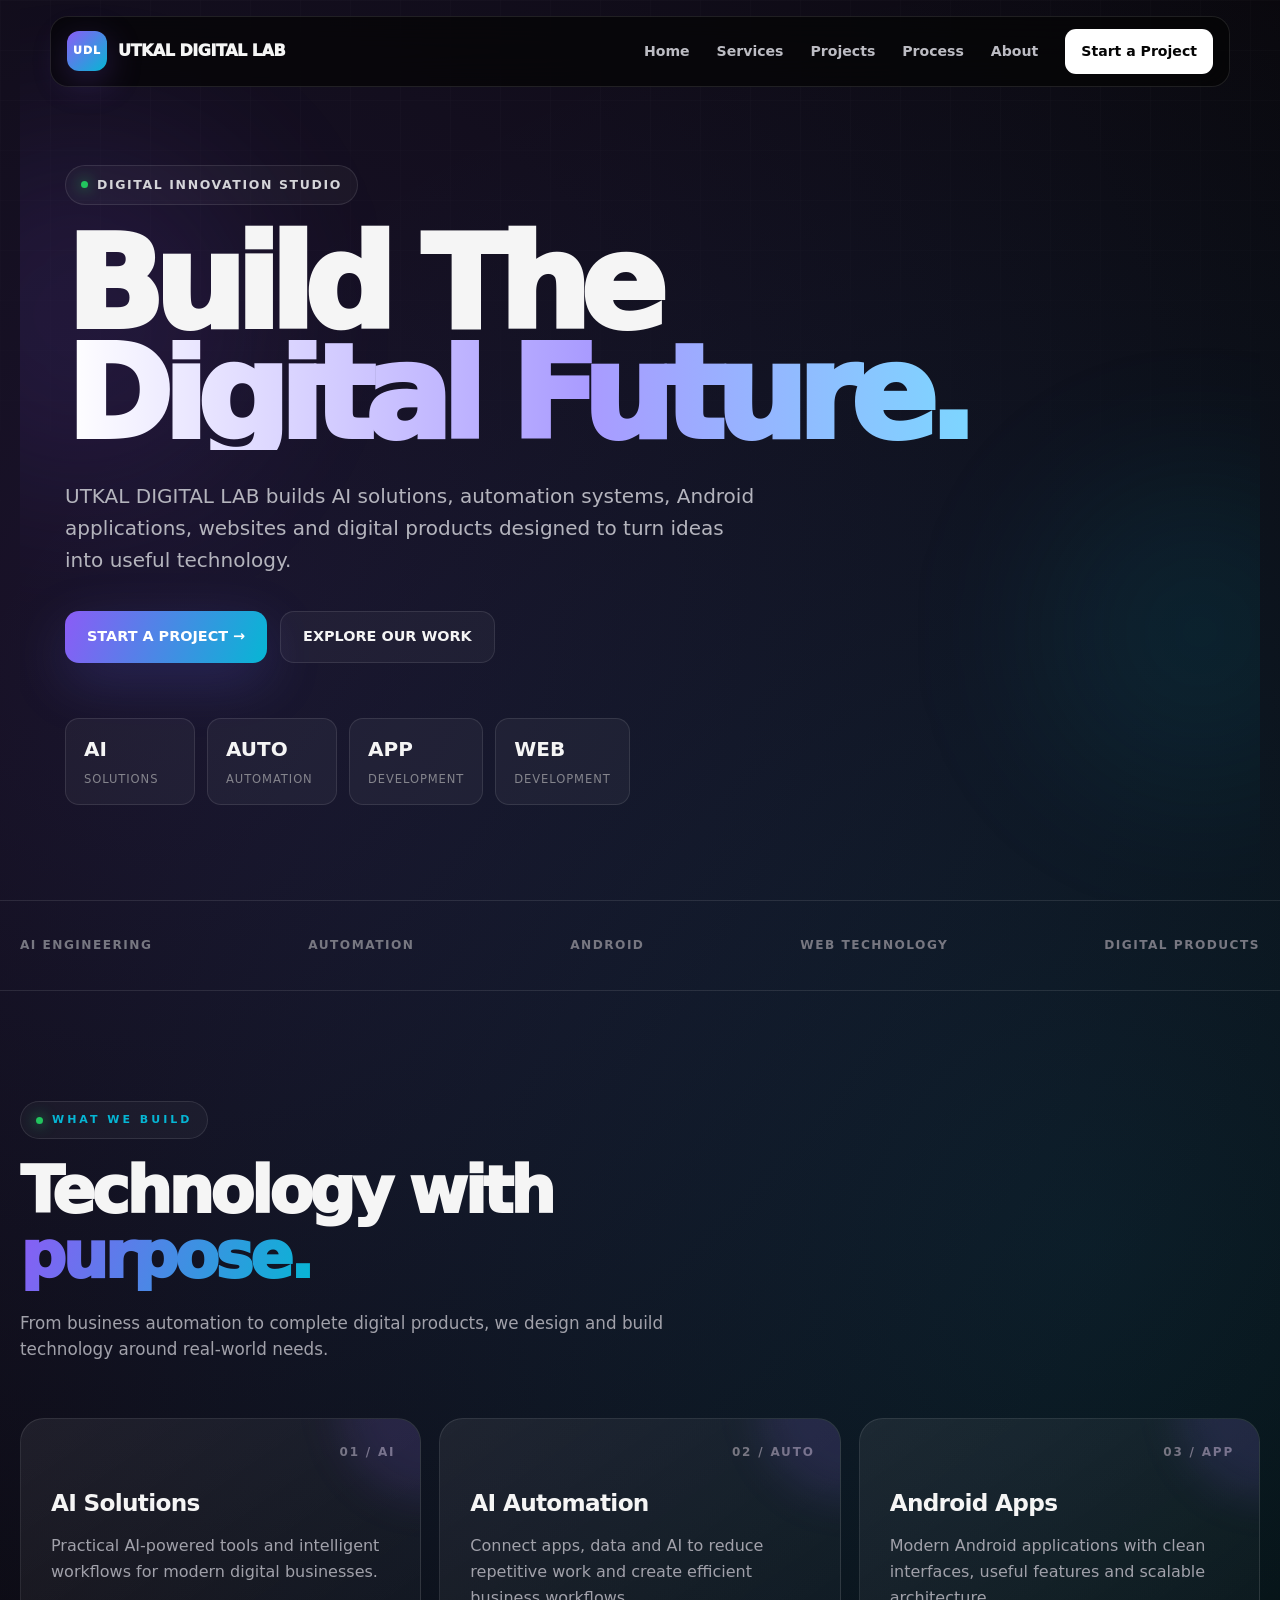
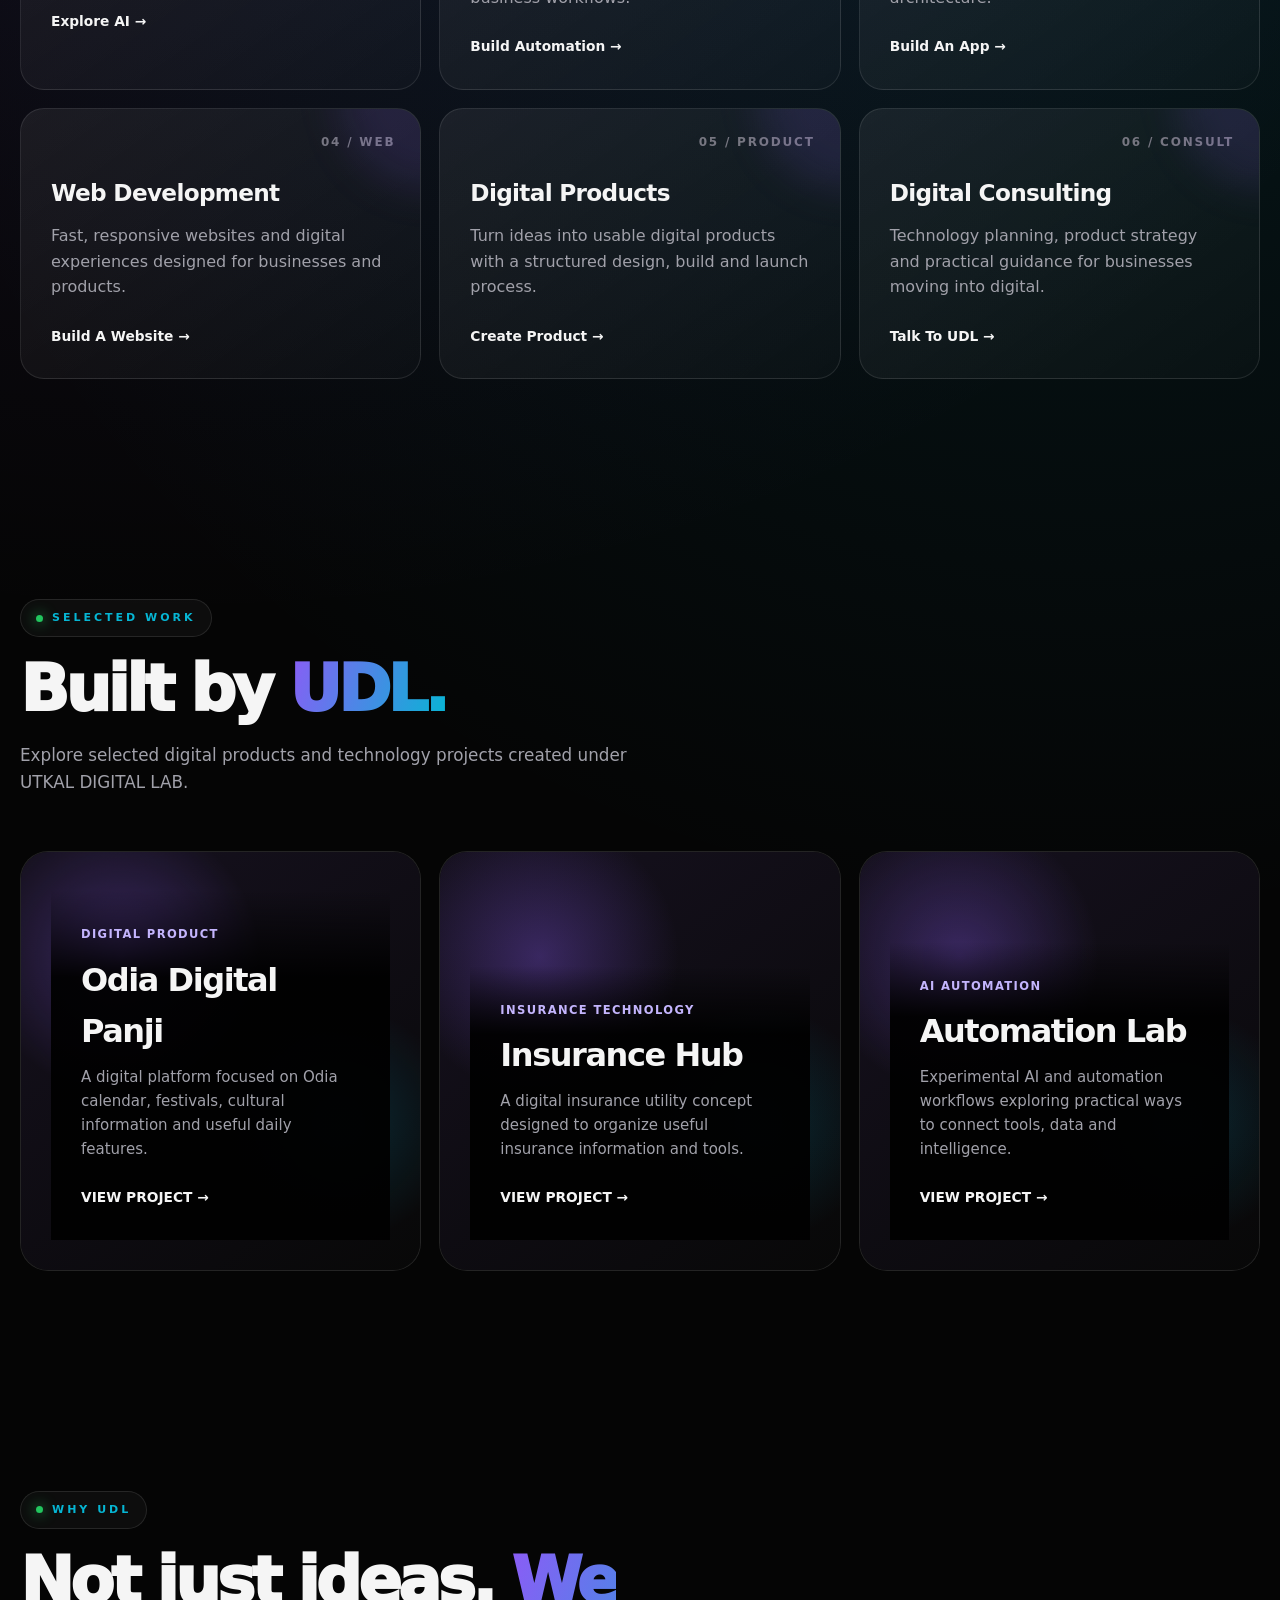
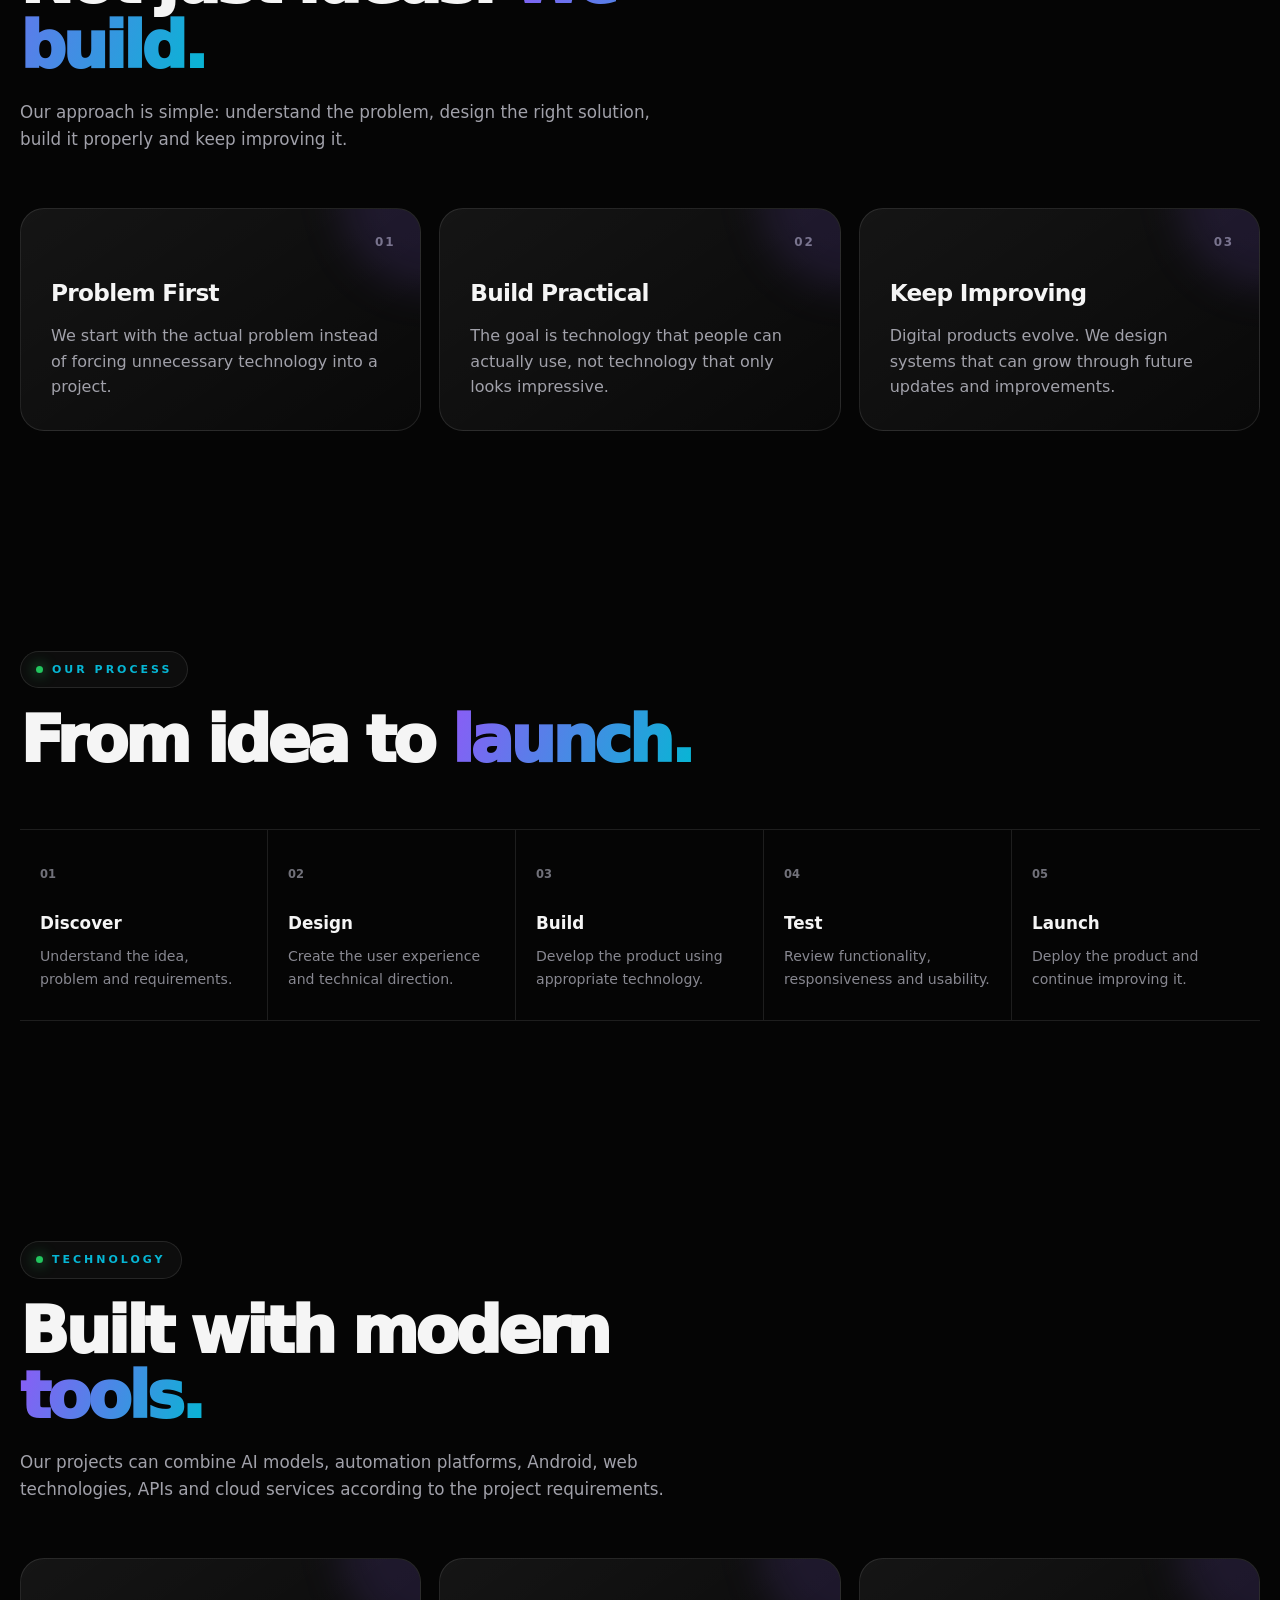
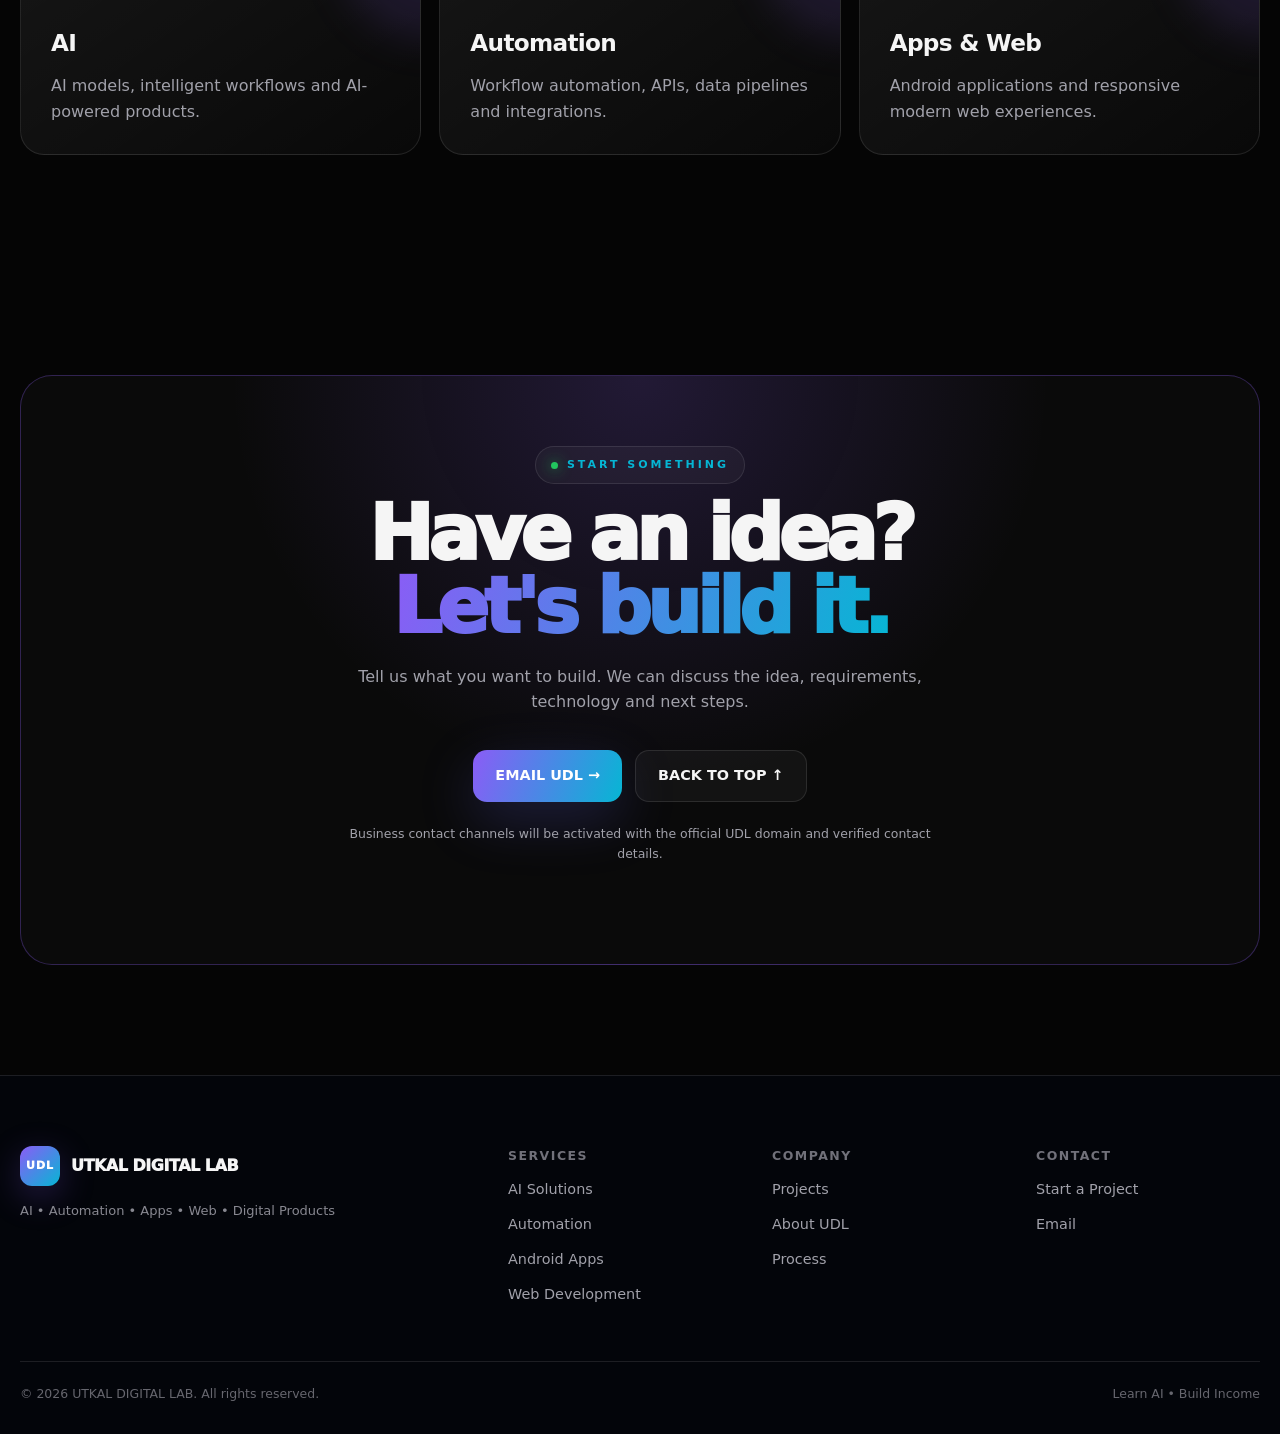
==== commit f8941455: "Restore stable V4 website" ====
--- a/index.html
+++ b/index.html
@@ -1,433 +1,644 @@
 <!DOCTYPE html>
 <html lang="en">
 <head>
-<meta charset="UTF-8">
-<meta name="viewport" content="width=device-width, initial-scale=1.0">
-<meta name="theme-color" content="#02070d">
-<meta name="description" content="Utkal Digital Lab — AI, Automation, Apps, Web and Digital Products.">
-<title>UTKAL DIGITAL LAB | Build The Digital Future</title>
-<link rel="preconnect" href="https://fonts.googleapis.com">
-<link rel="preconnect" href="https://fonts.gstatic.com" crossorigin>
-<link href="https://fonts.googleapis.com/css2?family=Inter:wght@400;500;600;700;800&family=Orbitron:wght@500;600;700;800&display=swap" rel="stylesheet">
-<link rel="stylesheet" href="assets/css/premium.css">
+  <meta charset="UTF-8">
+  <meta name="viewport" content="width=device-width, initial-scale=1.0">
+
+  <title>UTKAL DIGITAL LAB | AI • Automation • Apps • Web</title>
+
+  <meta name="description" content="UTKAL DIGITAL LAB builds AI solutions, automation systems, Android apps, websites and digital products for modern businesses.">
+  <meta name="keywords" content="UTKAL DIGITAL LAB, Utkal Digital Lab, AI automation, Android app development, web development, digital products, Odisha">
+  <meta name="author" content="UTKAL DIGITAL LAB">
+  <meta name="theme-color" content="#050505">
+
+  <meta property="og:title" content="UTKAL DIGITAL LAB">
+  <meta property="og:description" content="We build digital products that move businesses forward.">
+  <meta property="og:type" content="website">
+  <meta property="og:url" content="https://utkal-digital-lab.github.io/">
+
+  <link rel="icon" type="image/svg+xml" href="assets/images/favicon.svg">
+
+  <link rel="stylesheet" href="assets/css/style.css">
+  <link rel="stylesheet" href="assets/css/premium.css">
 </head>
 
 <body>
 
-<div id="loader">
-  <div class="loader-core">
-    <div class="loader-ring"></div>
-    <span>UDL</span>
-  </div>
-  <p>INITIALIZING DIGITAL LAB...</p>
-</div>
-
-<div id="cursor-glow"></div>
-<canvas id="circuitCanvas"></canvas>
-<div class="noise"></div>
-
-<header class="nav" id="nav">
-  <a href="#home" class="brand">
-    <span class="brand-mark">UDL</span>
-    <span class="brand-name">UTKAL DIGITAL LAB</span>
-  </a>
-
-  <button class="menu-btn" id="menuBtn" aria-label="Menu">
-    <span></span><span></span><span></span>
-  </button>
-
-  <nav id="navMenu">
-    <a href="#services">Services</a>
-    <a href="#products">Products</a>
-    <a href="#pricing">Pricing</a>
-    <a href="#process">Process</a>
-    <a href="#contact" class="nav-cta">Start a Project</a>
-  </nav>
+<!-- ================= NAVBAR ================= -->
+
+<header class="premium-nav">
+  <div class="nav-inner">
+
+    <a href="#home" class="brand">
+      <span class="brand-mark">UDL</span>
+      <span>UTKAL DIGITAL LAB</span>
+    </a>
+
+    <nav class="nav-links" id="navLinks">
+      <a href="#home">Home</a>
+      <a href="#services">Services</a>
+      <a href="#projects">Projects</a>
+      <a href="#process">Process</a>
+      <a href="#about">About</a>
+      <a href="#contact" class="nav-cta">Start a Project</a>
+    </nav>
+
+    <button class="nav-toggle" id="navToggle" aria-label="Open menu">
+      ☰
+    </button>
+
+  </div>
 </header>
 
+
+<!-- ================= HERO ================= -->
+
 <main>
 
-<section class="hero section" id="home">
-
-  <div class="hero-grid"></div>
-
-  <div class="hero-copy reveal">
-    <div class="eyebrow">
-      <span class="pulse-dot"></span>
-      AI • AUTOMATION • APPS • WEB • DIGITAL PRODUCTS
-    </div>
-
-    <p class="origin">BUILT IN ODISHA. DESIGNED FOR INDIA.</p>
-
-    <h1>
-      BUILD THE
-      <span>DIGITAL</span>
-      FUTURE.
-    </h1>
-
-    <p class="hero-text">
-      We design and build intelligent digital products, AI-powered systems,
-      modern applications and high-performance websites for businesses ready
-      to move forward.
-    </p>
-
-    <div class="hero-actions">
-      <a href="#products" class="energy-btn primary">
-        <span>EXPLORE OUR WORK</span>
-        <b>↗</b>
-      </a>
-      <a href="#contact" class="energy-btn secondary">
-        START A PROJECT
-      </a>
-    </div>
-  </div>
-
-  <div class="digital-core" id="digitalCore">
-    <div class="core-orbit orbit-a"></div>
-    <div class="core-orbit orbit-b"></div>
-    <div class="core-orbit orbit-c"></div>
-
-    <div class="core-lines">
-      <i></i><i></i><i></i><i></i><i></i><i></i>
-    </div>
-
-    <div class="core-center">
-      <strong>UDL</strong>
-      <small>DIGITAL CORE</small>
-    </div>
-
-    <div class="floating-chip chip-ai">AI</div>
-    <div class="floating-chip chip-app">APP</div>
-    <div class="floating-chip chip-web">WEB</div>
-    <div class="floating-chip chip-auto">AUTO</div>
-  </div>
-
-  <div class="scroll-indicator">
-    <span></span>
-    SCROLL TO EXPLORE
-  </div>
-
-</section>
-
-<div class="ticker">
-  <div>
-    AI SYSTEMS <b>✦</b>
-    BUSINESS AUTOMATION <b>✦</b>
-    ANDROID APPS <b>✦</b>
-    WEB EXPERIENCES <b>✦</b>
-    DIGITAL PRODUCTS <b>✦</b>
-    AI SYSTEMS <b>✦</b>
-    BUSINESS AUTOMATION <b>✦</b>
-  </div>
-</div>
-
-<section class="section services" id="services">
-  <div class="section-head reveal">
-    <span class="section-no">01 / CAPABILITIES</span>
-    <h2>Systems built for <span>real-world impact.</span></h2>
-    <p>From an idea to a production-ready digital product.</p>
-  </div>
-
-  <div class="service-grid">
-
-    <article class="service-card interactive reveal">
-      <span class="service-no">01</span>
-      <div class="service-icon">◈</div>
-      <h3>AI SOLUTIONS</h3>
-      <p>AI integrations, intelligent assistants, content systems and custom AI-powered experiences.</p>
-      <strong>FROM ₹15,000+</strong>
-      <span class="card-line"></span>
-    </article>
-
-    <article class="service-card interactive reveal">
-      <span class="service-no">02</span>
-      <div class="service-icon">⌁</div>
-      <h3>AI AUTOMATION</h3>
-      <p>Connect your business workflows with AI, APIs, data sources and automated processes.</p>
-      <strong>FROM ₹25,000+</strong>
-      <span class="card-line"></span>
-    </article>
-
-    <article class="service-card interactive reveal">
-      <span class="service-no">03</span>
-      <div class="service-icon">▣</div>
-      <h3>ANDROID APPS</h3>
-      <p>Modern Android applications for business, utility, productivity and digital products.</p>
-      <strong>FROM ₹25,000+</strong>
-      <span class="card-line"></span>
-    </article>
-
-    <article class="service-card interactive reveal">
-      <span class="service-no">04</span>
-      <div class="service-icon">⌘</div>
-      <h3>WEB DEVELOPMENT</h3>
-      <p>Business websites, premium experiences, dashboards, portals and web applications.</p>
-      <strong>FROM ₹5,000+</strong>
-      <span class="card-line"></span>
-    </article>
-
-    <article class="service-card interactive reveal">
-      <span class="service-no">05</span>
-      <div class="service-icon">◇</div>
-      <h3>DIGITAL PRODUCTS</h3>
-      <p>Turn ideas into usable digital products with thoughtful UX, engineering and launch support.</p>
-      <strong>FROM ₹50,000+</strong>
-      <span class="card-line"></span>
-    </article>
-
-    <article class="service-card interactive reveal">
-      <span class="service-no">06</span>
-      <div class="service-icon">◎</div>
-      <h3>DIGITAL CONSULTING</h3>
-      <p>Technology planning, product direction, automation strategy and digital transformation.</p>
-      <strong>CUSTOM QUOTE</strong>
-      <span class="card-line"></span>
-    </article>
-
-  </div>
-</section>
-
-<section class="section products" id="products">
-  <div class="section-head reveal">
-    <span class="section-no">02 / BUILT BY UDL</span>
-    <h2>Real products. <span>Real engineering.</span></h2>
-    <p>Selected digital products developed under Utkal Digital Lab.</p>
-  </div>
-
-  <div class="product-stack">
-
-    <article class="product-panel interactive reveal">
-      <div class="product-visual panji-visual">
-        <div class="mock-screen">
-          <div class="mock-top">ODIA DIGITAL PANJI</div>
-          <div class="mock-date">ପଞ୍ଜିକା</div>
-          <div class="mock-circles"><i></i><i></i><i></i></div>
-          <div class="mock-lines"><i></i><i></i><i></i><i></i></div>
-        </div>
-      </div>
-      <div class="product-info">
-        <span>01 / DIGITAL PRODUCT</span>
-        <h3>Odia Digital Panji</h3>
-        <p>A modern digital Panji experience combining calendar, festivals, astronomy and Odisha cultural information.</p>
-        <a href="#contact">DISCUSS A PRODUCT <b>↗</b></a>
-      </div>
-    </article>
-
-    <article class="product-panel reverse interactive reveal">
-      <div class="product-visual insurance-visual">
-        <div class="mock-dashboard">
-          <span>INSURANCE HUB</span>
-          <div class="dashboard-bars"><i></i><i></i><i></i><i></i></div>
-          <div class="dashboard-card">POLICY<br><b>MANAGEMENT</b></div>
-        </div>
-      </div>
-      <div class="product-info">
-        <span>02 / DIGITAL PRODUCT</span>
-        <h3>Insurance Hub</h3>
-        <p>A digital insurance-focused platform concept designed for information, tools and customer workflows.</p>
-        <a href="#contact">DISCUSS A PRODUCT <b>↗</b></a>
-      </div>
-    </article>
-
-    <article class="product-panel interactive reveal">
-      <div class="product-visual automation-visual">
-        <div class="automation-flow">
-          <i>RSS</i><b>→</b><i>AI</i><b>→</b><i>API</i><b>→</b><i>OUTPUT</i>
-        </div>
-      </div>
-      <div class="product-info">
-        <span>03 / AUTOMATION</span>
-        <h3>Automation Lab</h3>
-        <p>Automation workflows connecting feeds, AI models, APIs and business processes into useful systems.</p>
-        <a href="#contact">BUILD YOUR WORKFLOW <b>↗</b></a>
-      </div>
-    </article>
-
-  </div>
-</section>
-
-<section class="section pricing" id="pricing">
-  <div class="section-head reveal">
-    <span class="section-no">03 / INVESTMENT</span>
-    <h2>Start small. <span>Build bigger.</span></h2>
-    <p>Starting prices for common project types. Final quotation depends on scope.</p>
-  </div>
-
-  <div class="pricing-grid">
-
-    <article class="price-card reveal">
-      <span>WEB / ESSENTIAL</span>
-      <h3>₹5K<span>+</span></h3>
-      <p>For simple digital presence.</p>
-      <ul>
-        <li>Landing / Basic Website</li>
-        <li>Responsive Design</li>
-        <li>Contact Integration</li>
-        <li>Basic Deployment</li>
-      </ul>
-    </article>
-
-    <article class="price-card featured reveal">
-      <div class="price-badge">POPULAR</div>
-      <span>WEB / PROFESSIONAL</span>
-      <h3>₹15K<span>+</span></h3>
-      <p>For growing businesses.</p>
-      <ul>
-        <li>Multi-page Website</li>
-        <li>Premium UI/UX</li>
-        <li>Interactive Sections</li>
-        <li>Deployment Support</li>
-      </ul>
-    </article>
-
-    <article class="price-card reveal">
-      <span>ANDROID APP</span>
-      <h3>₹25K<span>+</span></h3>
-      <p>For custom mobile products.</p>
-      <ul>
-        <li>Custom Android UI</li>
-        <li>Application Development</li>
-        <li>Testing</li>
-        <li>Build & Release Support</li>
-      </ul>
-    </article>
-
-    <article class="price-card reveal">
-      <span>PREMIUM DIGITAL</span>
-      <h3>₹50K<span>+</span></h3>
-      <p>For advanced digital systems.</p>
-      <ul>
-        <li>Custom Product Architecture</li>
-        <li>Advanced UI/UX</li>
-        <li>API / AI Integration</li>
-        <li>Automation / Backend</li>
-      </ul>
-    </article>
-
-  </div>
-
-  <div class="pricing-note reveal">
-    <b>Custom projects can scale significantly beyond these starting prices.</b>
-    Domain, hosting, paid APIs, third-party services, payment gateways and store fees may be separate.
-  </div>
-</section>
-
-<section class="section process" id="process">
-  <div class="section-head reveal">
-    <span class="section-no">04 / SYSTEM PROCESS</span>
-    <h2>From concept to <span>launch.</span></h2>
-  </div>
-
-  <div class="process-line">
-    <article class="process-step reveal">
-      <span>01</span>
-      <h3>DISCOVER</h3>
-      <p>Understand the idea, users and business objective.</p>
-    </article>
-    <article class="process-step reveal">
-      <span>02</span>
-      <h3>DESIGN</h3>
-      <p>Define the experience, interface and product structure.</p>
-    </article>
-    <article class="process-step reveal">
-      <span>03</span>
-      <h3>BUILD</h3>
-      <p>Develop the system using modern technologies.</p>
-    </article>
-    <article class="process-step reveal">
-      <span>04</span>
-      <h3>TEST</h3>
-      <p>Validate usability, performance and functionality.</p>
-    </article>
-    <article class="process-step reveal">
-      <span>05</span>
-      <h3>LAUNCH</h3>
-      <p>Deploy, deliver and support the product.</p>
-    </article>
-  </div>
-</section>
-
-<section class="section contact" id="contact">
-  <div class="contact-shell reveal">
-
-    <div class="contact-copy">
-      <span class="section-no">05 / START A PROJECT</span>
-      <h2>Have an idea?<br><span>Let's build it.</span></h2>
-      <p>Tell us what you want to create. We will understand the requirement and discuss the right technology and scope.</p>
-
-      <div class="contact-status">
-        <span class="pulse-dot"></span>
-        DIGITAL LAB ONLINE
-      </div>
-    </div>
-
-    <form id="projectForm">
-
-      <label>
-        YOUR NAME
-        <input type="text" id="name" required placeholder="Your name">
-      </label>
-
-      <label>
-        BUSINESS / PROJECT
-        <input type="text" id="project" required placeholder="Project name">
-      </label>
-
-      <label>
-        WHAT DO YOU NEED?
-        <select id="service" required>
-          <option value="">Select a service</option>
-          <option>AI Solution</option>
-          <option>AI Automation</option>
-          <option>Android App</option>
-          <option>Website</option>
-          <option>Digital Product</option>
-          <option>Other</option>
-        </select>
-      </label>
-
-      <label>
-        PROJECT DETAILS
-        <textarea id="message" rows="5" required placeholder="Tell us about your idea..."></textarea>
-      </label>
-
-      <button type="submit" class="submit-btn">
-        TRANSMIT PROJECT
-        <span>→</span>
-      </button>
-
-      <small class="form-note">
-        Your enquiry will open through WhatsApp.
-      </small>
-
-    </form>
+<section class="hero" id="home">
+
+  <div class="hero-orb one"></div>
+  <div class="hero-orb two"></div>
+
+  <div class="container">
+
+    <div class="hero-content">
+
+      <span class="badge">DIGITAL INNOVATION STUDIO</span>
+
+      <h1>
+        Build The
+        <span class="udl-gradient">Digital Future.</span>
+      </h1>
+
+      <p class="hero-sub">
+        UTKAL DIGITAL LAB builds AI solutions, automation systems,
+        Android applications, websites and digital products designed
+        to turn ideas into useful technology.
+      </p>
+
+      <div class="hero-actions">
+        <a href="#contact" class="btn btn-primary">
+          START A PROJECT →
+        </a>
+
+        <a href="#projects" class="btn btn-secondary">
+          EXPLORE OUR WORK
+        </a>
+      </div>
+
+      <div class="hero-meta">
+
+        <div class="meta-item">
+          <strong>AI</strong>
+          <span>Solutions</span>
+        </div>
+
+        <div class="meta-item">
+          <strong>AUTO</strong>
+          <span>Automation</span>
+        </div>
+
+        <div class="meta-item">
+          <strong>APP</strong>
+          <span>Development</span>
+        </div>
+
+        <div class="meta-item">
+          <strong>WEB</strong>
+          <span>Development</span>
+        </div>
+
+      </div>
+
+    </div>
+
+  </div>
+</section>
+
+
+<!-- ================= CAPABILITY BAR ================= -->
+
+<section style="padding:35px 0;border-top:1px solid var(--line);border-bottom:1px solid var(--line);">
+
+  <div class="container">
+
+    <div style="display:flex;flex-wrap:wrap;justify-content:space-between;gap:18px;color:#777781;font-size:.76rem;font-weight:900;letter-spacing:.12em;">
+      <span>AI ENGINEERING</span>
+      <span>AUTOMATION</span>
+      <span>ANDROID</span>
+      <span>WEB TECHNOLOGY</span>
+      <span>DIGITAL PRODUCTS</span>
+    </div>
+
+  </div>
+
+</section>
+
+
+<!-- ================= WHAT WE BUILD ================= -->
+
+<section id="services">
+
+  <div class="container">
+
+    <div class="section-heading">
+      <span class="badge">WHAT WE BUILD</span>
+
+      <h2>
+        Technology with
+        <span class="udl-gradient">purpose.</span>
+      </h2>
+
+      <p>
+        From business automation to complete digital products,
+        we design and build technology around real-world needs.
+      </p>
+    </div>
+
+
+    <div class="card-grid">
+
+      <article class="premium-card">
+        <span class="card-number">01 / AI</span>
+        <h3>AI Solutions</h3>
+        <p>
+          Practical AI-powered tools and intelligent workflows
+          for modern digital businesses.
+        </p>
+        <span class="card-link">Explore AI →</span>
+      </article>
+
+
+      <article class="premium-card">
+        <span class="card-number">02 / AUTO</span>
+        <h3>AI Automation</h3>
+        <p>
+          Connect apps, data and AI to reduce repetitive work
+          and create efficient business workflows.
+        </p>
+        <span class="card-link">Build Automation →</span>
+      </article>
+
+
+      <article class="premium-card">
+        <span class="card-number">03 / APP</span>
+        <h3>Android Apps</h3>
+        <p>
+          Modern Android applications with clean interfaces,
+          useful features and scalable architecture.
+        </p>
+        <span class="card-link">Build An App →</span>
+      </article>
+
+
+      <article class="premium-card">
+        <span class="card-number">04 / WEB</span>
+        <h3>Web Development</h3>
+        <p>
+          Fast, responsive websites and digital experiences
+          designed for businesses and products.
+        </p>
+        <span class="card-link">Build A Website →</span>
+      </article>
+
+
+      <article class="premium-card">
+        <span class="card-number">05 / PRODUCT</span>
+        <h3>Digital Products</h3>
+        <p>
+          Turn ideas into usable digital products with a
+          structured design, build and launch process.
+        </p>
+        <span class="card-link">Create Product →</span>
+      </article>
+
+
+      <article class="premium-card">
+        <span class="card-number">06 / CONSULT</span>
+        <h3>Digital Consulting</h3>
+        <p>
+          Technology planning, product strategy and practical
+          guidance for businesses moving into digital.
+        </p>
+        <span class="card-link">Talk To UDL →</span>
+      </article>
+
+    </div>
+
+  </div>
+</section>
+
+
+<!-- ================= PROJECTS ================= -->
+
+<section id="projects">
+
+  <div class="container">
+
+    <div class="section-heading">
+
+      <span class="badge">SELECTED WORK</span>
+
+      <h2>
+        Built by
+        <span class="udl-gradient">UDL.</span>
+      </h2>
+
+      <p>
+        Explore selected digital products and technology projects
+        created under UTKAL DIGITAL LAB.
+      </p>
+
+    </div>
+
+
+    <div class="project-grid">
+
+      <article class="project-card">
+
+        <div class="project-glow"></div>
+
+        <div class="project-content">
+
+          <span class="project-tag">DIGITAL PRODUCT</span>
+
+          <h3>Odia Digital Panji</h3>
+
+          <p>
+            A digital platform focused on Odia calendar,
+            festivals, cultural information and useful daily features.
+          </p>
+
+          <a href="#" class="card-link">
+            VIEW PROJECT →
+          </a>
+
+        </div>
+
+      </article>
+
+
+      <article class="project-card">
+
+        <div class="project-glow"></div>
+
+        <div class="project-content">
+
+          <span class="project-tag">INSURANCE TECHNOLOGY</span>
+
+          <h3>Insurance Hub</h3>
+
+          <p>
+            A digital insurance utility concept designed to
+            organize useful insurance information and tools.
+          </p>
+
+          <a href="#" class="card-link">
+            VIEW PROJECT →
+          </a>
+
+        </div>
+
+      </article>
+
+
+      <article class="project-card">
+
+        <div class="project-glow"></div>
+
+        <div class="project-content">
+
+          <span class="project-tag">AI AUTOMATION</span>
+
+          <h3>Automation Lab</h3>
+
+          <p>
+            Experimental AI and automation workflows exploring
+            practical ways to connect tools, data and intelligence.
+          </p>
+
+          <a href="#" class="card-link">
+            VIEW PROJECT →
+          </a>
+
+        </div>
+
+      </article>
+
+    </div>
+
+  </div>
+</section>
+
+
+<!-- ================= WHY UDL ================= -->
+
+<section id="about">
+
+  <div class="container">
+
+    <div class="section-heading">
+
+      <span class="badge">WHY UDL</span>
+
+      <h2>
+        Not just ideas.
+        <span class="udl-gradient">We build.</span>
+      </h2>
+
+      <p>
+        Our approach is simple: understand the problem,
+        design the right solution, build it properly and keep improving it.
+      </p>
+
+    </div>
+
+
+    <div class="card-grid">
+
+      <article class="premium-card">
+        <span class="card-number">01</span>
+        <h3>Problem First</h3>
+        <p>
+          We start with the actual problem instead of forcing
+          unnecessary technology into a project.
+        </p>
+      </article>
+
+      <article class="premium-card">
+        <span class="card-number">02</span>
+        <h3>Build Practical</h3>
+        <p>
+          The goal is technology that people can actually use,
+          not technology that only looks impressive.
+        </p>
+      </article>
+
+      <article class="premium-card">
+        <span class="card-number">03</span>
+        <h3>Keep Improving</h3>
+        <p>
+          Digital products evolve. We design systems that can
+          grow through future updates and improvements.
+        </p>
+      </article>
+
+    </div>
+
+  </div>
+</section>
+
+
+<!-- ================= PROCESS ================= -->
+
+<section id="process">
+
+  <div class="container">
+
+    <div class="section-heading">
+
+      <span class="badge">OUR PROCESS</span>
+
+      <h2>
+        From idea to
+        <span class="udl-gradient">launch.</span>
+      </h2>
+
+    </div>
+
+
+    <div class="process">
+
+      <div class="process-item">
+        <span>01</span>
+        <h3>Discover</h3>
+        <p>Understand the idea, problem and requirements.</p>
+      </div>
+
+      <div class="process-item">
+        <span>02</span>
+        <h3>Design</h3>
+        <p>Create the user experience and technical direction.</p>
+      </div>
+
+      <div class="process-item">
+        <span>03</span>
+        <h3>Build</h3>
+        <p>Develop the product using appropriate technology.</p>
+      </div>
+
+      <div class="process-item">
+        <span>04</span>
+        <h3>Test</h3>
+        <p>Review functionality, responsiveness and usability.</p>
+      </div>
+
+      <div class="process-item">
+        <span>05</span>
+        <h3>Launch</h3>
+        <p>Deploy the product and continue improving it.</p>
+      </div>
+
+    </div>
+
+  </div>
+</section>
+
+
+<!-- ================= TECHNOLOGY ================= -->
+
+<section>
+
+  <div class="container">
+
+    <div class="section-heading">
+
+      <span class="badge">TECHNOLOGY</span>
+
+      <h2>
+        Built with modern
+        <span class="udl-gradient">tools.</span>
+      </h2>
+
+      <p>
+        Our projects can combine AI models, automation platforms,
+        Android, web technologies, APIs and cloud services according
+        to the project requirements.
+      </p>
+
+    </div>
+
+
+    <div class="card-grid">
+
+      <article class="premium-card">
+        <h3>AI</h3>
+        <p>AI models, intelligent workflows and AI-powered products.</p>
+      </article>
+
+      <article class="premium-card">
+        <h3>Automation</h3>
+        <p>Workflow automation, APIs, data pipelines and integrations.</p>
+      </article>
+
+      <article class="premium-card">
+        <h3>Apps & Web</h3>
+        <p>Android applications and responsive modern web experiences.</p>
+      </article>
+
+    </div>
+
+  </div>
+</section>
+
+
+<!-- ================= CTA ================= -->
+
+<section id="contact">
+
+  <div class="container">
+
+    <div class="cta-box">
+
+      <span class="badge">START SOMETHING</span>
+
+      <h2>
+        Have an idea?
+        <br>
+        <span class="udl-gradient">Let's build it.</span>
+      </h2>
+
+      <p>
+        Tell us what you want to build. We can discuss the idea,
+        requirements, technology and next steps.
+      </p>
+
+      <div class="hero-actions" style="justify-content:center;">
+
+        <a href="mailto:hello@utkaldigitallab.com"
+           class="btn btn-primary">
+          EMAIL UDL →
+        </a>
+
+        <a href="#home"
+           class="btn btn-secondary">
+          BACK TO TOP ↑
+        </a>
+
+      </div>
+
+      <p style="font-size:.78rem;margin-top:22px;">
+        Business contact channels will be activated with the
+        official UDL domain and verified contact details.
+      </p>
+
+    </div>
+
   </div>
 </section>
 
 </main>
 
+
+<!-- ================= FOOTER ================= -->
+
 <footer>
-  <div class="footer-top">
-    <div>
-      <div class="footer-brand">UTKAL DIGITAL LAB</div>
-      <p>BUILD THE DIGITAL FUTURE.</p>
-      <small>BUILT IN ODISHA. DESIGNED FOR INDIA.</small>
-    </div>
-
-    <div class="footer-links">
-      <a href="#services">Services</a>
-      <a href="#products">Products</a>
-      <a href="#pricing">Pricing</a>
-      <a href="#contact">Contact</a>
-    </div>
-  </div>
-
-  <div class="footer-bottom">
-    <span>© <span id="year"></span> UTKAL DIGITAL LAB</span>
-    <span>AI • AUTOMATION • APPS • WEB</span>
-  </div>
+
+  <div class="container">
+
+    <div class="footer-grid">
+
+      <div class="footer-brand">
+
+        <div class="brand">
+          <span class="brand-mark">UDL</span>
+          <span>UTKAL DIGITAL LAB</span>
+        </div>
+
+        <p>
+          AI • Automation • Apps • Web • Digital Products
+        </p>
+
+      </div>
+
+
+      <div class="footer-col">
+
+        <h4>Services</h4>
+
+        <a href="#services">AI Solutions</a>
+        <a href="#services">Automation</a>
+        <a href="#services">Android Apps</a>
+        <a href="#services">Web Development</a>
+
+      </div>
+
+
+      <div class="footer-col">
+
+        <h4>Company</h4>
+
+        <a href="#projects">Projects</a>
+        <a href="#about">About UDL</a>
+        <a href="#process">Process</a>
+
+      </div>
+
+
+      <div class="footer-col">
+
+        <h4>Contact</h4>
+
+        <a href="#contact">Start a Project</a>
+        <a href="mailto:hello@utkaldigitallab.com">
+          Email
+        </a>
+
+      </div>
+
+    </div>
+
+
+    <div class="footer-bottom">
+
+      <span>
+        © 2026 UTKAL DIGITAL LAB. All rights reserved.
+      </span>
+
+      <span>
+        Learn AI • Build Income
+      </span>
+
+    </div>
+
+  </div>
+
 </footer>
 
+
 <script src="assets/js/app.js"></script>
+
+<script>
+document.addEventListener("DOMContentLoaded", function () {
+
+  const navToggle = document.getElementById("navToggle");
+  const navLinks = document.getElementById("navLinks");
+
+  if (navToggle && navLinks) {
+    navToggle.addEventListener("click", function () {
+      navLinks.classList.toggle("active");
+    });
+
+    navLinks.querySelectorAll("a").forEach(function (link) {
+      link.addEventListener("click", function () {
+        navLinks.classList.remove("active");
+      });
+    });
+  }
+
+});
+</script>
+
 </body>
 </html>
--- a/assets/css/style.css
+++ b/assets/css/style.css
@@ -0,0 +1,634 @@
+* {
+  margin: 0;
+  padding: 0;
+  box-sizing: border-box;
+}
+
+:root {
+  --bg: #05070d;
+  --bg2: #080b14;
+  --card: rgba(255,255,255,.045);
+  --border: rgba(255,255,255,.10);
+  --text: #f4f7ff;
+  --muted: #9da6ba;
+  --accent: #7c5cff;
+  --accent2: #00d9ff;
+  --max: 1180px;
+}
+
+html {
+  scroll-behavior: smooth;
+}
+
+body {
+  background:
+    radial-gradient(circle at 20% 10%, rgba(124,92,255,.13), transparent 30%),
+    radial-gradient(circle at 90% 30%, rgba(0,217,255,.08), transparent 25%),
+    var(--bg);
+  color: var(--text);
+  font-family: Inter, Arial, Helvetica, sans-serif;
+  line-height: 1.6;
+  overflow-x: hidden;
+}
+
+a {
+  color: inherit;
+  text-decoration: none;
+}
+
+.noise {
+  position: fixed;
+  inset: 0;
+  pointer-events: none;
+  opacity: .025;
+  z-index: 20;
+  background-image: url("data:image/svg+xml,%3Csvg viewBox='0 0 180 180' xmlns='http://www.w3.org/2000/svg'%3E%3Cfilter id='n'%3E%3CfeTurbulence type='fractalNoise' baseFrequency='.9' numOctaves='4' stitchTiles='stitch'/%3E%3C/filter%3E%3Crect width='100%25' height='100%25' filter='url(%23n)' opacity='.7'/%3E%3C/svg%3E");
+}
+
+.navbar {
+  height: 78px;
+  position: sticky;
+  top: 0;
+  z-index: 100;
+  display: flex;
+  align-items: center;
+  justify-content: space-between;
+  padding: 0 5%;
+  background: rgba(5,7,13,.78);
+  backdrop-filter: blur(18px);
+  border-bottom: 1px solid var(--border);
+}
+
+.brand {
+  display: flex;
+  align-items: center;
+  gap: 11px;
+}
+
+.brand-mark {
+  width: 42px;
+  height: 42px;
+  border-radius: 12px;
+  display: grid;
+  place-items: center;
+  font-size: 11px;
+  font-weight: 900;
+  letter-spacing: 1px;
+  background: linear-gradient(135deg, var(--accent), var(--accent2));
+  color: white;
+  box-shadow: 0 0 30px rgba(124,92,255,.25);
+}
+
+.brand strong,
+.brand small {
+  display: block;
+}
+
+.brand strong {
+  font-size: 14px;
+  letter-spacing: 2px;
+}
+
+.brand small {
+  color: var(--muted);
+  font-size: 9px;
+  letter-spacing: 3px;
+}
+
+nav {
+  display: flex;
+  align-items: center;
+  gap: 28px;
+}
+
+nav a {
+  color: #cbd1df;
+  font-size: 14px;
+  transition: .25s;
+}
+
+nav a:hover {
+  color: white;
+}
+
+.nav-cta {
+  padding: 11px 17px;
+  border: 1px solid rgba(124,92,255,.55);
+  border-radius: 10px;
+  background: rgba(124,92,255,.10);
+}
+
+.menu-toggle {
+  display: none;
+  border: 0;
+  background: transparent;
+  color: white;
+  font-size: 25px;
+}
+
+.hero {
+  min-height: calc(100vh - 78px);
+  max-width: var(--max);
+  margin: auto;
+  padding: 120px 25px 80px;
+  position: relative;
+  display: flex;
+  align-items: center;
+}
+
+.hero-content {
+  position: relative;
+  z-index: 2;
+  max-width: 850px;
+}
+
+.eyebrow,
+.section-heading > span,
+.section-label,
+.cta-box > span,
+.manifesto > div > span {
+  font-size: 11px;
+  font-weight: 800;
+  letter-spacing: 3px;
+  color: var(--accent2);
+}
+
+.live-dot {
+  display: inline-block;
+  width: 7px;
+  height: 7px;
+  border-radius: 50%;
+  margin-right: 8px;
+  background: var(--accent2);
+  box-shadow: 0 0 15px var(--accent2);
+}
+
+.hero h1 {
+  margin-top: 22px;
+  font-size: clamp(58px, 9vw, 118px);
+  line-height: .93;
+  letter-spacing: -5px;
+  max-width: 900px;
+}
+
+.hero h1 span {
+  display: block;
+  background: linear-gradient(90deg, #fff, #a99bff, #6cecff);
+  -webkit-background-clip: text;
+  color: transparent;
+}
+
+.hero-text {
+  max-width: 690px;
+  margin-top: 30px;
+  color: var(--muted);
+  font-size: 18px;
+}
+
+.hero-buttons,
+.cta-buttons {
+  display: flex;
+  gap: 14px;
+  margin-top: 34px;
+  flex-wrap: wrap;
+}
+
+.btn {
+  display: inline-flex;
+  align-items: center;
+  justify-content: center;
+  min-height: 50px;
+  padding: 0 22px;
+  border-radius: 12px;
+  font-size: 14px;
+  font-weight: 800;
+  transition: .25s;
+}
+
+.btn:hover {
+  transform: translateY(-3px);
+}
+
+.btn-primary {
+  color: white;
+  background: linear-gradient(135deg, var(--accent), #5940e8);
+  box-shadow: 0 15px 40px rgba(124,92,255,.22);
+}
+
+.btn-secondary {
+  border: 1px solid var(--border);
+  background: rgba(255,255,255,.035);
+}
+
+.hero-stats {
+  display: flex;
+  gap: 35px;
+  margin-top: 70px;
+  flex-wrap: wrap;
+}
+
+.hero-stats div {
+  display: flex;
+  flex-direction: column;
+}
+
+.hero-stats strong {
+  font-size: 19px;
+}
+
+.hero-stats span {
+  color: var(--muted);
+  font-size: 11px;
+  letter-spacing: 1px;
+}
+
+.hero-orb {
+  position: absolute;
+  border-radius: 50%;
+  filter: blur(70px);
+  opacity: .35;
+  pointer-events: none;
+}
+
+.orb-one {
+  width: 320px;
+  height: 320px;
+  right: 2%;
+  top: 15%;
+  background: var(--accent);
+}
+
+.orb-two {
+  width: 230px;
+  height: 230px;
+  right: 18%;
+  bottom: 4%;
+  background: var(--accent2);
+}
+
+.section {
+  max-width: var(--max);
+  margin: auto;
+  padding: 120px 25px;
+}
+
+.section-heading {
+  max-width: 700px;
+  margin-bottom: 55px;
+}
+
+.section-heading h2,
+.about-grid h2,
+.manifesto h2,
+.cta-box h2 {
+  margin-top: 14px;
+  font-size: clamp(40px, 6vw, 70px);
+  line-height: 1;
+  letter-spacing: -3px;
+}
+
+em {
+  font-style: normal;
+  color: var(--accent2);
+}
+
+.section-heading p {
+  color: var(--muted);
+  margin-top: 20px;
+  font-size: 16px;
+}
+
+.service-grid {
+  display: grid;
+  grid-template-columns: repeat(3, 1fr);
+  gap: 16px;
+}
+
+.service-card,
+.project-card {
+  position: relative;
+  overflow: hidden;
+  padding: 30px;
+  border: 1px solid var(--border);
+  border-radius: 20px;
+  background: var(--card);
+  transition: .3s;
+}
+
+.service-card:hover,
+.project-card:hover {
+  transform: translateY(-7px);
+  border-color: rgba(124,92,255,.45);
+  background: rgba(255,255,255,.065);
+}
+
+.service-icon {
+  width: 45px;
+  height: 45px;
+  display: grid;
+  place-items: center;
+  border-radius: 13px;
+  background: rgba(124,92,255,.12);
+  color: #a99bff;
+  font-size: 21px;
+  margin-bottom: 35px;
+}
+
+.service-card h3,
+.project-card h3 {
+  font-size: 23px;
+}
+
+.service-card p,
+.project-card p {
+  color: var(--muted);
+  font-size: 14px;
+  margin-top: 10px;
+}
+
+.card-number {
+  position: absolute;
+  top: 24px;
+  right: 25px;
+  color: rgba(255,255,255,.20);
+  font-size: 12px;
+}
+
+.projects-section {
+  padding-top: 70px;
+}
+
+.project-grid {
+  display: grid;
+  grid-template-columns: 1.3fr 1fr;
+  gap: 16px;
+}
+
+.project-card {
+  min-height: 310px;
+}
+
+.project-card.featured {
+  grid-row: span 2;
+  min-height: 636px;
+  background:
+    radial-gradient(circle at 80% 20%, rgba(124,92,255,.23), transparent 35%),
+    var(--card);
+}
+
+.project-top {
+  display: flex;
+  justify-content: space-between;
+  color: #778097;
+  font-size: 11px;
+  letter-spacing: 1px;
+}
+
+.project-tag {
+  color: var(--accent2);
+}
+
+.project-card h3 {
+  margin-top: 70px;
+  font-size: 34px;
+}
+
+.project-card p {
+  max-width: 570px;
+  font-size: 15px;
+}
+
+.project-tech {
+  position: absolute;
+  bottom: 28px;
+  left: 30px;
+  display: flex;
+  gap: 8px;
+  flex-wrap: wrap;
+}
+
+.project-tech span,
+.values span {
+  border: 1px solid var(--border);
+  background: rgba(255,255,255,.04);
+  padding: 7px 11px;
+  border-radius: 8px;
+  color: #c5ccda;
+  font-size: 11px;
+}
+
+.manifesto {
+  max-width: var(--max);
+  margin: 50px auto;
+  padding: 80px 25px;
+  display: grid;
+  grid-template-columns: 1fr 1fr;
+  gap: 70px;
+  border-top: 1px solid var(--border);
+  border-bottom: 1px solid var(--border);
+}
+
+.manifesto p {
+  color: var(--muted);
+  font-size: 17px;
+  align-self: end;
+}
+
+.about-grid {
+  display: grid;
+  grid-template-columns: 1fr 1fr;
+  gap: 90px;
+}
+
+.about-copy {
+  color: var(--muted);
+  font-size: 16px;
+}
+
+.about-copy p + p {
+  margin-top: 22px;
+}
+
+.about-copy strong {
+  color: white;
+}
+
+.values {
+  display: flex;
+  gap: 8px;
+  flex-wrap: wrap;
+  margin-top: 30px;
+}
+
+.cta-section {
+  max-width: var(--max);
+  margin: auto;
+  padding: 40px 25px 120px;
+}
+
+.cta-box {
+  position: relative;
+  overflow: hidden;
+  padding: 75px;
+  border: 1px solid rgba(124,92,255,.35);
+  border-radius: 28px;
+  background:
+    radial-gradient(circle at 85% 10%, rgba(0,217,255,.15), transparent 30%),
+    radial-gradient(circle at 15% 80%, rgba(124,92,255,.20), transparent 35%),
+    rgba(255,255,255,.035);
+}
+
+.cta-box p {
+  color: var(--muted);
+  max-width: 570px;
+  margin-top: 22px;
+}
+
+footer {
+  border-top: 1px solid var(--border);
+  padding: 45px 5% 25px;
+  background: #03050a;
+}
+
+.footer-main,
+.footer-bottom {
+  max-width: var(--max);
+  margin: auto;
+}
+
+.footer-main {
+  display: flex;
+  justify-content: space-between;
+  gap: 30px;
+}
+
+.footer-brand p {
+  color: var(--muted);
+  font-size: 13px;
+  margin-top: 15px;
+}
+
+.footer-links {
+  display: flex;
+  flex-wrap: wrap;
+  gap: 20px;
+  align-content: start;
+}
+
+.footer-links a {
+  color: var(--muted);
+  font-size: 13px;
+}
+
+.footer-bottom {
+  margin-top: 45px;
+  padding-top: 20px;
+  border-top: 1px solid var(--border);
+  display: flex;
+  justify-content: space-between;
+  gap: 20px;
+  color: #687187;
+  font-size: 11px;
+}
+
+@media (max-width: 800px) {
+
+  .navbar {
+    height: 68px;
+  }
+
+  .menu-toggle {
+    display: block;
+  }
+
+  nav {
+    position: absolute;
+    top: 68px;
+    left: 0;
+    right: 0;
+    display: none;
+    flex-direction: column;
+    align-items: stretch;
+    gap: 0;
+    padding: 10px 5%;
+    background: rgba(5,7,13,.97);
+    border-bottom: 1px solid var(--border);
+  }
+
+  nav.open {
+    display: flex;
+  }
+
+  nav a {
+    padding: 15px 0;
+    border-bottom: 1px solid rgba(255,255,255,.05);
+  }
+
+  .hero {
+    min-height: auto;
+    padding-top: 85px;
+  }
+
+  .hero h1 {
+    letter-spacing: -3px;
+  }
+
+  .hero-text {
+    font-size: 16px;
+  }
+
+  .hero-stats {
+    margin-top: 50px;
+    gap: 22px;
+  }
+
+  .service-grid,
+  .project-grid,
+  .manifesto,
+  .about-grid {
+    grid-template-columns: 1fr;
+  }
+
+  .project-card.featured {
+    grid-row: auto;
+    min-height: 400px;
+  }
+
+  .project-card {
+    min-height: 300px;
+  }
+
+  .cta-box {
+    padding: 45px 25px;
+  }
+
+  .footer-main,
+  .footer-bottom {
+    flex-direction: column;
+  }
+
+  .section {
+    padding: 85px 20px;
+  }
+}
+
+@media (max-width: 430px) {
+
+  .hero h1 {
+    font-size: 54px;
+  }
+
+  .btn {
+    width: 100%;
+  }
+
+  .hero-buttons,
+  .cta-buttons {
+    flex-direction: column;
+  }
+
+  .service-card,
+  .project-card {
+    padding: 24px;
+  }
+}
--- a/assets/css/premium.css
+++ b/assets/css/premium.css
@@ -1,2955 +1,632 @@
-@import url('https://fonts.googleapis.com/css2?family=Inter:wght@400;500;600;700;800&family=Orbitron:wght@500;600;700;800&display=swap');
-
 :root{
-  --bg:#02060b;
-  --bg2:#06111d;
-  --panel:rgba(6,18,30,.72);
-  --panel2:rgba(8,25,41,.82);
-  --blue:#18a8ff;
-  --blue2:#006dff;
-  --cyan:#55d8ff;
-  --text:#edf8ff;
-  --muted:#87a4b8;
-  --line:rgba(54,169,255,.18);
-  --line2:rgba(54,169,255,.35);
-  --shadow:0 0 60px rgba(0,120,255,.12);
-  --font:'Inter',sans-serif;
-  --display:'Orbitron',sans-serif;
+  --bg:#050505;
+  --bg2:#0a0a0a;
+  --text:#f5f5f5;
+  --muted:#a1a1aa;
+  --line:rgba(255,255,255,.10);
+  --glass:rgba(255,255,255,.045);
+  --accent:#8b5cf6;
+  --accent2:#06b6d4;
+  --max:1240px;
+  --radius:24px;
 }
 
 *{
-  box-sizing:border-box;
   margin:0;
   padding:0;
+  box-sizing:border-box;
 }
 
 html{
   scroll-behavior:smooth;
-  background:var(--bg);
 }
 
 body{
-  min-height:100vh;
+  background:
+    radial-gradient(circle at 15% 10%,rgba(139,92,246,.16),transparent 28%),
+    radial-gradient(circle at 85% 20%,rgba(6,182,212,.12),transparent 25%),
+    var(--bg);
+  color:var(--text);
+  font-family:Inter,system-ui,-apple-system,BlinkMacSystemFont,"Segoe UI",sans-serif;
+  line-height:1.6;
   overflow-x:hidden;
-  color:var(--text);
-  background:
-    radial-gradient(circle at 50% -10%,rgba(0,112,255,.18),transparent 35%),
-    radial-gradient(circle at 85% 30%,rgba(0,180,255,.06),transparent 25%),
-    linear-gradient(180deg,#02060b 0%,#030912 48%,#02060b 100%);
-  font-family:var(--font);
-  -webkit-font-smoothing:antialiased;
-}
-
-/* =========================================================
-   LOADER
-========================================================= */
-
-#loader{
+}
+
+body::before{
+  content:"";
   position:fixed;
   inset:0;
-  z-index:99999;
-  display:flex;
-  flex-direction:column;
-  align-items:center;
-  justify-content:center;
-  background:#010408;
-  transition:opacity .8s ease,visibility .8s ease;
-}
-
-#loader.hide{
-  opacity:0;
-  visibility:hidden;
-}
-
-.loader-core{
-  position:relative;
-  width:100px;
-  height:100px;
-  display:grid;
-  place-items:center;
-  border:1px solid rgba(35,170,255,.3);
-  border-radius:50%;
-  box-shadow:
-    0 0 25px rgba(0,120,255,.25),
-    inset 0 0 30px rgba(0,120,255,.08);
-}
-
-.loader-core span{
-  font-family:var(--display);
-  font-size:20px;
-  letter-spacing:4px;
-  color:#fff;
-  text-shadow:0 0 18px var(--blue);
-}
-
-.loader-ring{
-  position:absolute;
-  inset:-12px;
-  border:1px solid transparent;
-  border-top-color:var(--cyan);
-  border-right-color:var(--blue);
-  border-radius:50%;
-  animation:spin 1.4s linear infinite;
-}
-
-#loader p{
-  margin-top:30px;
-  font-family:var(--display);
-  font-size:10px;
-  letter-spacing:4px;
-  color:#6d94ad;
-}
-
-@keyframes spin{
-  to{transform:rotate(360deg)}
-}
-
-/* =========================================================
-   GLOBAL EFFECT LAYERS
-========================================================= */
-
-#circuitCanvas{
-  position:fixed;
-  inset:0;
-  z-index:0;
-  width:100%;
-  height:100%;
-  pointer-events:none;
-}
-
-.noise{
-  position:fixed;
-  inset:0;
-  z-index:20;
   pointer-events:none;
   opacity:.035;
-  background-image:url("data:image/svg+xml,%3Csvg viewBox='0 0 160 160' xmlns='http://www.w3.org/2000/svg'%3E%3Cfilter id='n'%3E%3CfeTurbulence type='fractalNoise' baseFrequency='.9' numOctaves='3' stitchTiles='stitch'/%3E%3C/filter%3E%3Crect width='100%25' height='100%25' filter='url(%23n)' opacity='.6'/%3E%3C/svg%3E");
-}
-
-#cursor-glow{
-  position:fixed;
-  width:320px;
-  height:320px;
-  left:0;
-  top:0;
-  z-index:1;
-  pointer-events:none;
-  transform:translate(-50%,-50%);
-  border-radius:50%;
-  background:radial-gradient(circle,rgba(0,157,255,.13),rgba(0,157,255,.035) 35%,transparent 70%);
-  mix-blend-mode:screen;
-  transition:opacity .3s ease;
-}
-
-/* =========================================================
-   NAVIGATION
-========================================================= */
-
-.nav{
-  position:fixed;
-  top:0;
-  left:0;
-  right:0;
-  z-index:1000;
-  height:82px;
-  display:flex;
-  align-items:center;
-  justify-content:space-between;
-  padding:0 5vw;
-  border-bottom:1px solid transparent;
-  transition:.35s ease;
-}
-
-.nav.scrolled{
-  height:70px;
-  background:rgba(2,8,14,.78);
-  backdrop-filter:blur(22px);
-  -webkit-backdrop-filter:blur(22px);
-  border-bottom-color:var(--line);
-  box-shadow:0 10px 40px rgba(0,0,0,.25);
-}
-
-.brand{
-  display:flex;
-  align-items:center;
-  gap:13px;
-  color:#fff;
+  background-image:
+    linear-gradient(rgba(255,255,255,.5) 1px,transparent 1px),
+    linear-gradient(90deg,rgba(255,255,255,.5) 1px,transparent 1px);
+  background-size:50px 50px;
+  mask-image:linear-gradient(to bottom,black,transparent 80%);
+}
+
+a{
+  color:inherit;
   text-decoration:none;
 }
 
-.brand-mark{
-  width:42px;
-  height:42px;
-  display:grid;
-  place-items:center;
-  border:1px solid rgba(64,189,255,.5);
-  border-radius:10px;
-  font-family:var(--display);
-  font-size:12px;
-  font-weight:700;
-  letter-spacing:1px;
-  background:linear-gradient(145deg,rgba(16,110,190,.3),rgba(2,10,18,.9));
-  box-shadow:
-    inset 0 0 20px rgba(0,155,255,.08),
-    0 0 25px rgba(0,130,255,.1);
-  text-shadow:0 0 14px var(--cyan);
-}
-
-.brand-name{
-  font-family:var(--display);
-  font-size:12px;
-  font-weight:700;
-  letter-spacing:2px;
-}
-
-.nav nav{
-  display:flex;
-  align-items:center;
-  gap:28px;
-}
-
-.nav nav a{
+button,
+a{
+  -webkit-tap-highlight-color:transparent;
+}
+
+.container{
+  width:min(var(--max),calc(100% - 40px));
+  margin:auto;
+}
+
+section{
+  padding:110px 0;
   position:relative;
-  color:#8ea9ba;
-  text-decoration:none;
-  font-size:12px;
-  font-weight:600;
-  letter-spacing:1px;
-  transition:.3s ease;
-}
-
-.nav nav a:hover{
-  color:#fff;
-  text-shadow:0 0 12px rgba(46,184,255,.7);
-}
-
-.nav nav a:not(.nav-cta)::after{
-  content:"";
-  position:absolute;
-  left:0;
-  bottom:-8px;
-  width:0;
-  height:1px;
-  background:var(--cyan);
-  box-shadow:0 0 8px var(--cyan);
-  transition:.3s ease;
-}
-
-.nav nav a:hover::after{
-  width:100%;
-}
-
-.nav-cta{
-  padding:12px 18px;
-  border:1px solid rgba(44,181,255,.4);
-  background:rgba(4,46,74,.42);
-  color:#dff7ff!important;
-  clip-path:polygon(8px 0,100% 0,100% calc(100% - 8px),calc(100% - 8px) 100%,0 100%,0 8px);
-  box-shadow:inset 0 0 18px rgba(0,140,255,.08);
-}
-
-.nav-cta:hover{
-  background:rgba(0,130,255,.18);
-  box-shadow:
-    inset 0 0 20px rgba(0,150,255,.14),
-    0 0 20px rgba(0,140,255,.15);
-}
-
-.menu-btn{
-  display:none;
-  width:42px;
-  height:42px;
-  padding:9px;
-  border:1px solid var(--line2);
-  background:rgba(5,19,31,.7);
-  cursor:pointer;
-}
-
-.menu-btn span{
-  display:block;
-  width:100%;
-  height:1px;
-  margin:5px 0;
-  background:#9cdbff;
-  box-shadow:0 0 8px var(--blue);
-}
-
-/* =========================================================
-   SECTIONS
-========================================================= */
-
-.section{
-  position:relative;
-  z-index:2;
-  width:100%;
-  padding:130px 7vw;
-}
-
-.section-head{
-  max-width:850px;
-  margin-bottom:65px;
-}
-
-.section-no{
-  display:inline-block;
-  margin-bottom:18px;
-  color:#4ebcff;
-  font-family:var(--display);
-  font-size:10px;
-  letter-spacing:3px;
-  text-shadow:0 0 12px rgba(0,170,255,.4);
-}
-
-.section-head h2{
-  font-family:var(--display);
-  font-size:clamp(32px,5vw,66px);
-  line-height:1.05;
-  letter-spacing:-2px;
-  font-weight:700;
-}
-
-.section-head h2 span{
-  color:#5ccfff;
-  text-shadow:0 0 30px rgba(0,160,255,.28);
-}
-
-.section-head p{
-  margin-top:20px;
-  max-width:650px;
-  color:var(--muted);
-  font-size:15px;
-  line-height:1.8;
-}
-
-/* =========================================================
-   HERO
-========================================================= */
-
-.hero{
-  min-height:100vh;
-  padding-top:150px;
-  display:flex;
-  align-items:center;
-  overflow:hidden;
-  isolation:isolate;
-}
-
-.hero::before{
-  content:"";
-  position:absolute;
-  width:900px;
-  height:900px;
-  left:48%;
-  top:40%;
-  transform:translate(-50%,-50%);
-  border-radius:50%;
-  background:radial-gradient(circle,rgba(0,135,255,.12),transparent 63%);
-  filter:blur(10px);
-  pointer-events:none;
-}
-
-.hero-grid{
-  position:absolute;
-  inset:0;
-  opacity:.16;
-  background-image:
-    linear-gradient(rgba(40,156,220,.13) 1px,transparent 1px),
-    linear-gradient(90deg,rgba(40,156,220,.13) 1px,transparent 1px);
-  background-size:70px 70px;
-  mask-image:linear-gradient(to bottom,black,transparent 85%);
-  -webkit-mask-image:linear-gradient(to bottom,black,transparent 85%);
-  animation:gridMove 16s linear infinite;
-}
-
-@keyframes gridMove{
-  from{background-position:0 0}
-  to{background-position:70px 70px}
-}
-
-.hero-copy{
-  position:relative;
-  z-index:10;
-  width:55%;
-  max-width:760px;
-}
-
-.eyebrow{
+}
+
+.udl-gradient{
+  background:linear-gradient(110deg,var(--accent),var(--accent2));
+  -webkit-background-clip:text;
+  background-clip:text;
+  color:transparent;
+}
+
+.badge{
   display:inline-flex;
   align-items:center;
-  gap:10px;
-  padding:9px 13px;
-  margin-bottom:25px;
+  gap:9px;
   border:1px solid var(--line);
-  background:rgba(4,20,32,.48);
-  color:#8bb4ca;
-  font-family:var(--display);
-  font-size:9px;
-  letter-spacing:2px;
-  backdrop-filter:blur(12px);
-}
-
-.pulse-dot{
+  background:rgba(255,255,255,.035);
+  padding:9px 15px;
+  border-radius:999px;
+  color:#d4d4d8;
+  font-size:.78rem;
+  font-weight:800;
+  letter-spacing:.13em;
+}
+
+.badge::before{
+  content:"";
   width:7px;
   height:7px;
   border-radius:50%;
-  background:#45d5ff;
-  box-shadow:
-    0 0 7px #45d5ff,
-    0 0 20px #008dff;
-  animation:pulse 1.5s ease-in-out infinite;
-}
-
-@keyframes pulse{
-  0%,100%{opacity:.45;transform:scale(.8)}
-  50%{opacity:1;transform:scale(1.25)}
-}
-
-.origin{
-  margin-bottom:18px;
-  color:#70a8c1;
-  font-family:var(--display);
-  font-size:11px;
-  font-weight:600;
-  letter-spacing:2px;
+  background:#22c55e;
+  box-shadow:0 0 14px #22c55e;
+}
+
+.section-heading{
+  max-width:760px;
+  margin-bottom:55px;
+}
+
+.section-heading h2{
+  font-size:clamp(2.3rem,5vw,4.6rem);
+  line-height:1.02;
+  letter-spacing:-.055em;
+  margin-top:20px;
+  font-weight:950;
+}
+
+.section-heading p{
+  color:var(--muted);
+  max-width:650px;
+  margin-top:20px;
+  font-size:1.05rem;
+}
+
+/* NAVBAR */
+
+.premium-nav{
+  position:fixed;
+  z-index:1000;
+  top:16px;
+  left:50%;
+  transform:translateX(-50%);
+  width:min(1180px,calc(100% - 28px));
+  border:1px solid var(--line);
+  background:rgba(5,5,5,.72);
+  backdrop-filter:blur(22px);
+  -webkit-backdrop-filter:blur(22px);
+  border-radius:18px;
+  padding:12px 16px;
+}
+
+.nav-inner{
+  display:flex;
+  align-items:center;
+  justify-content:space-between;
+  gap:20px;
+}
+
+.brand{
+  display:flex;
+  align-items:center;
+  gap:11px;
+  font-weight:950;
+  letter-spacing:-.03em;
+}
+
+.brand-mark{
+  width:40px;
+  height:40px;
+  display:grid;
+  place-items:center;
+  border-radius:12px;
+  background:linear-gradient(135deg,var(--accent),var(--accent2));
+  color:#fff;
+  font-weight:1000;
+  box-shadow:0 10px 35px rgba(139,92,246,.25);
+}
+
+.nav-links{
+  display:flex;
+  align-items:center;
+  gap:27px;
+}
+
+.nav-links a{
+  color:#bcbcc3;
+  font-size:.88rem;
+  font-weight:700;
+  transition:.25s ease;
+}
+
+.nav-links a:hover{
+  color:#fff;
+}
+
+.nav-cta{
+  padding:10px 15px!important;
+  border:1px solid rgba(255,255,255,.14);
+  border-radius:11px;
+  background:#fff;
+  color:#050505!important;
+}
+
+.nav-toggle{
+  display:none;
+  border:1px solid var(--line);
+  background:var(--glass);
+  color:#fff;
+  width:42px;
+  height:42px;
+  border-radius:12px;
+  font-size:1.2rem;
+}
+
+/* HERO */
+
+.hero{
+  min-height:100vh;
+  display:flex;
+  align-items:center;
+  padding-top:150px;
+  overflow:hidden;
+}
+
+.hero-orb{
+  position:absolute;
+  border-radius:50%;
+  filter:blur(80px);
+  pointer-events:none;
+  opacity:.5;
+}
+
+.hero-orb.one{
+  width:360px;
+  height:360px;
+  background:rgba(139,92,246,.22);
+  top:15%;
+  left:-120px;
+}
+
+.hero-orb.two{
+  width:320px;
+  height:320px;
+  background:rgba(6,182,212,.18);
+  right:-100px;
+  bottom:12%;
+}
+
+.hero-content{
+  max-width:1050px;
 }
 
 .hero h1{
-  font-family:var(--display);
-  font-size:clamp(48px,7.5vw,105px);
-  line-height:.9;
-  letter-spacing:-5px;
-  font-weight:800;
-  color:#f4fbff;
-  text-shadow:
-    0 0 30px rgba(0,150,255,.08),
-    0 0 70px rgba(0,100,255,.05);
-}
-
-.hero h1 span{
-  display:block;
-  color:transparent;
-  -webkit-text-stroke:1px rgba(116,213,255,.75);
-  text-shadow:
-    0 0 18px rgba(0,165,255,.35),
-    0 0 50px rgba(0,100,255,.14);
-}
-
-.hero-text{
-  max-width:600px;
+  margin-top:25px;
+  font-size:clamp(4rem,10vw,9.4rem);
+  line-height:.86;
+  letter-spacing:-.075em;
+  font-weight:1000;
+  max-width:1100px;
+}
+
+.hero-sub{
+  max-width:700px;
+  color:#b4b4bd;
+  font-size:clamp(1rem,2vw,1.25rem);
   margin-top:30px;
-  color:#8ea9ba;
-  font-size:15px;
-  line-height:1.9;
 }
 
 .hero-actions{
   display:flex;
   flex-wrap:wrap;
   gap:13px;
-  margin-top:34px;
-}
-
-.energy-btn{
-  position:relative;
+  margin-top:35px;
+}
+
+.btn{
   display:inline-flex;
   align-items:center;
   justify-content:center;
-  gap:15px;
-  min-height:50px;
+  min-height:52px;
   padding:0 22px;
-  color:#dff8ff;
-  text-decoration:none;
-  font-family:var(--display);
-  font-size:10px;
-  font-weight:700;
-  letter-spacing:1.5px;
+  border-radius:14px;
+  font-weight:900;
+  font-size:.9rem;
+  border:1px solid var(--line);
+  transition:.25s ease;
+}
+
+.btn-primary{
+  color:#fff;
+  background:linear-gradient(110deg,var(--accent),var(--accent2));
+  border:0;
+  box-shadow:0 18px 55px rgba(99,102,241,.22);
+}
+
+.btn-secondary{
+  background:rgba(255,255,255,.04);
+}
+
+.btn:hover{
+  transform:translateY(-3px);
+}
+
+.hero-meta{
+  display:flex;
+  flex-wrap:wrap;
+  gap:12px;
+  margin-top:55px;
+}
+
+.meta-item{
+  border:1px solid var(--line);
+  background:var(--glass);
+  border-radius:14px;
+  padding:14px 18px;
+  min-width:130px;
+}
+
+.meta-item strong{
+  display:block;
+  font-size:1.25rem;
+}
+
+.meta-item span{
+  color:#85858d;
+  font-size:.72rem;
+  text-transform:uppercase;
+  letter-spacing:.08em;
+}
+
+/* CARDS */
+
+.card-grid{
+  display:grid;
+  grid-template-columns:repeat(3,1fr);
+  gap:18px;
+}
+
+.premium-card{
+  border:1px solid var(--line);
+  background:linear-gradient(145deg,rgba(255,255,255,.065),rgba(255,255,255,.018));
+  border-radius:var(--radius);
+  padding:30px;
+  position:relative;
   overflow:hidden;
-  clip-path:polygon(9px 0,100% 0,100% calc(100% - 9px),calc(100% - 9px) 100%,0 100%,0 9px);
   transition:.35s ease;
 }
 
-.energy-btn.primary{
-  border:1px solid rgba(59,193,255,.55);
-  background:linear-gradient(110deg,rgba(0,93,171,.48),rgba(4,25,41,.82));
-  box-shadow:
-    inset 0 0 25px rgba(0,145,255,.1),
-    0 0 30px rgba(0,100,255,.08);
-}
-
-.energy-btn.secondary{
-  border:1px solid rgba(101,135,155,.28);
-  background:rgba(5,16,26,.65);
-}
-
-.energy-btn::before{
+.premium-card::after{
   content:"";
   position:absolute;
-  top:0;
-  left:-120%;
-  width:80%;
-  height:100%;
-  background:linear-gradient(90deg,transparent,rgba(112,220,255,.28),transparent);
-  transform:skewX(-20deg);
-  transition:.6s ease;
-}
-
-.energy-btn:hover::before{
-  left:130%;
-}
-
-.energy-btn:hover{
-  transform:translateY(-3px);
-  box-shadow:
-    inset 0 0 30px rgba(0,150,255,.16),
-    0 0 30px rgba(0,140,255,.2);
-}
-
-.digital-core{
-  position:absolute;
-  z-index:5;
-  right:4vw;
-  top:50%;
-  width:min(44vw,600px);
-  height:min(44vw,600px);
-  transform:translateY(-50%);
+  width:180px;
+  height:180px;
+  right:-100px;
+  top:-100px;
   border-radius:50%;
-  perspective:1000px;
-}
-
-.core-center{
-  position:absolute;
-  left:50%;
-  top:50%;
-  width:145px;
-  height:145px;
-  transform:translate(-50%,-50%);
-  display:flex;
-  flex-direction:column;
-  align-items:center;
-  justify-content:center;
-  border:1px solid rgba(74,203,255,.65);
-  border-radius:50%;
-  background:
-    radial-gradient(circle,rgba(0,153,255,.18),rgba(3,16,28,.9) 62%);
-  box-shadow:
-    0 0 30px rgba(0,143,255,.4),
-    inset 0 0 35px rgba(0,143,255,.14);
-  animation:corePulse 3s ease-in-out infinite;
-}
-
-.core-center strong{
-  font-family:var(--display);
-  font-size:31px;
-  letter-spacing:6px;
-  margin-left:6px;
-  color:#fff;
-  text-shadow:0 0 22px #27bdff;
-}
-
-.core-center small{
-  margin-top:7px;
-  color:#6ba6c0;
-  font-family:var(--display);
-  font-size:7px;
-  letter-spacing:2px;
-}
-
-@keyframes corePulse{
-  0%,100%{box-shadow:0 0 25px rgba(0,143,255,.28),inset 0 0 30px rgba(0,143,255,.1)}
-  50%{box-shadow:0 0 65px rgba(0,143,255,.5),inset 0 0 50px rgba(0,143,255,.2)}
-}
-
-.core-orbit{
-  position:absolute;
-  inset:7%;
-  border:1px solid rgba(57,187,255,.25);
-  border-radius:50%;
-  box-shadow:0 0 25px rgba(0,125,255,.06);
-}
-
-.orbit-a{
-  animation:orbitA 13s linear infinite;
-}
-
-.orbit-b{
-  inset:16%;
-  border-style:dashed;
-  border-color:rgba(75,193,255,.24);
-  animation:orbitB 8s linear infinite reverse;
-}
-
-.orbit-c{
-  inset:28%;
-  border-color:rgba(50,163,255,.18);
-  animation:orbitA 5s linear infinite reverse;
-}
-
-@keyframes orbitA{
-  from{transform:rotate(0)}
-  to{transform:rotate(360deg)}
-}
-
-@keyframes orbitB{
-  from{transform:rotate(0) rotateX(65deg)}
-  to{transform:rotate(360deg) rotateX(65deg)}
-}
-
-.core-lines{
-  position:absolute;
-  inset:0;
-  border-radius:50%;
-  animation:coreRotate 18s linear infinite;
-}
-
-.core-lines i{
-  position:absolute;
-  left:50%;
-  top:50%;
-  width:47%;
-  height:1px;
-  transform-origin:left center;
-  background:linear-gradient(90deg,rgba(40,194,255,.7),transparent);
-  box-shadow:0 0 7px rgba(0,170,255,.55);
-}
-
-.core-lines i:nth-child(1){transform:rotate(15deg)}
-.core-lines i:nth-child(2){transform:rotate(75deg)}
-.core-lines i:nth-child(3){transform:rotate(135deg)}
-.core-lines i:nth-child(4){transform:rotate(195deg)}
-.core-lines i:nth-child(5){transform:rotate(255deg)}
-.core-lines i:nth-child(6){transform:rotate(315deg)}
-
-@keyframes coreRotate{
-  to{transform:rotate(360deg)}
-}
-
-.floating-chip{
-  position:absolute;
-  padding:9px 14px;
-  border:1px solid rgba(69,196,255,.42);
-  background:rgba(3,18,31,.78);
-  color:#9fe5ff;
-  font-family:var(--display);
-  font-size:9px;
-  letter-spacing:2px;
-  box-shadow:0 0 20px rgba(0,130,255,.12);
-  backdrop-filter:blur(12px);
-  animation:floatChip 4s ease-in-out infinite;
-}
-
-.chip-ai{top:12%;left:20%}
-.chip-app{top:25%;right:5%;animation-delay:1s}
-.chip-web{bottom:18%;left:8%;animation-delay:2s}
-.chip-auto{bottom:8%;right:20%;animation-delay:3s}
-
-@keyframes floatChip{
-  0%,100%{transform:translateY(0)}
-  50%{transform:translateY(-13px)}
-}
-
-.scroll-indicator{
-  position:absolute;
-  bottom:35px;
-  left:7vw;
-  display:flex;
-  align-items:center;
-  gap:12px;
-  color:#54788c;
-  font-family:var(--display);
-  font-size:8px;
-  letter-spacing:2px;
-}
-
-.scroll-indicator span{
-  width:32px;
-  height:1px;
-  background:linear-gradient(90deg,#39caff,transparent);
-  box-shadow:0 0 8px #1eaaff;
-}
-
-/* =========================================================
-   TICKER
-========================================================= */
-
-.ticker{
-  position:relative;
-  z-index:4;
-  overflow:hidden;
-  border-top:1px solid var(--line);
-  border-bottom:1px solid var(--line);
-  background:rgba(4,16,27,.55);
-  white-space:nowrap;
-}
-
-.ticker div{
-  width:max-content;
-  padding:17px 0;
-  color:#63899d;
-  font-family:var(--display);
-  font-size:9px;
-  letter-spacing:3px;
-  animation:tickerMove 30s linear infinite;
-}
-
-.ticker b{
-  margin:0 35px;
-  color:#25baff;
-  text-shadow:0 0 10px #009cff;
-}
-
-@keyframes tickerMove{
-  to{transform:translateX(-50%)}
-}
-
-/* =========================================================
-   SERVICE CARDS
-========================================================= */
-
-.service-grid{
+  background:rgba(139,92,246,.13);
+  filter:blur(20px);
+}
+
+.premium-card:hover{
+  transform:translateY(-7px);
+  border-color:rgba(139,92,246,.42);
+}
+
+.card-number{
+  color:#777781;
+  font-size:.75rem;
+  font-weight:900;
+  letter-spacing:.15em;
+}
+
+.premium-card h3{
+  font-size:1.45rem;
+  margin-top:35px;
+  letter-spacing:-.03em;
+}
+
+.premium-card p{
+  color:var(--muted);
+  margin-top:12px;
+}
+
+.card-link{
+  display:inline-block;
+  margin-top:25px;
+  font-weight:800;
+  font-size:.86rem;
+}
+
+/* PROJECTS */
+
+.project-grid{
   display:grid;
   grid-template-columns:repeat(3,1fr);
-  gap:15px;
-}
-
-.service-card{
+  gap:18px;
+}
+
+.project-card{
+  min-height:420px;
+  border:1px solid var(--line);
+  border-radius:28px;
+  overflow:hidden;
+  background:#0b0b0b;
   position:relative;
-  min-height:300px;
-  padding:30px;
-  overflow:hidden;
-  border:1px solid rgba(48,143,201,.18);
-  background:
-    linear-gradient(145deg,rgba(7,25,40,.8),rgba(3,11,19,.88));
-  clip-path:polygon(14px 0,100% 0,100% calc(100% - 14px),calc(100% - 14px) 100%,0 100%,0 14px);
-  transition:
-    transform .45s cubic-bezier(.2,.8,.2,1),
-    border-color .35s ease,
-    box-shadow .35s ease;
-}
-
-.service-card::before{
-  content:"";
+  display:flex;
+  flex-direction:column;
+  justify-content:flex-end;
+}
+
+.project-glow{
   position:absolute;
   inset:0;
   background:
-    linear-gradient(120deg,rgba(0,168,255,.07),transparent 30%),
-    radial-gradient(circle at 100% 0,rgba(0,180,255,.1),transparent 35%);
-  opacity:.8;
-  pointer-events:none;
-}
-
-.service-card::after{
-  content:"";
-  position:absolute;
-  left:-20%;
-  top:-100%;
-  width:40%;
-  height:300%;
-  background:linear-gradient(90deg,transparent,rgba(105,220,255,.06),transparent);
-  transform:rotate(25deg);
-  transition:1s ease;
-}
-
-.service-card:hover::after{
-  left:110%;
-}
-
-.service-card:hover{
-  transform:translateY(-9px) scale(1.01);
-  border-color:rgba(61,196,255,.55);
-  box-shadow:
-    0 20px 60px rgba(0,0,0,.35),
-    0 0 35px rgba(0,130,255,.12),
-    inset 0 0 30px rgba(0,120,255,.05);
-}
-
-.service-no{
-  position:absolute;
-  top:23px;
-  right:27px;
-  color:#355d73;
-  font-family:var(--display);
-  font-size:9px;
-}
-
-.service-icon{
+    radial-gradient(circle at 25% 25%,rgba(139,92,246,.32),transparent 32%),
+    radial-gradient(circle at 80% 65%,rgba(6,182,212,.18),transparent 28%),
+    linear-gradient(145deg,#16111f,#080808);
+}
+
+.project-content{
   position:relative;
-  z-index:2;
-  width:55px;
-  height:55px;
-  display:grid;
-  place-items:center;
-  margin-bottom:38px;
-  border:1px solid rgba(64,193,255,.4);
-  color:#58d2ff;
-  font-size:22px;
-  background:rgba(0,105,170,.1);
-  box-shadow:inset 0 0 20px rgba(0,150,255,.08);
-}
-
-.service-card h3{
-  position:relative;
-  z-index:2;
-  font-family:var(--display);
-  font-size:16px;
-  letter-spacing:1px;
-}
-
-.service-card p{
-  position:relative;
-  z-index:2;
-  margin-top:13px;
-  color:#7895a7;
-  font-size:13px;
-  line-height:1.7;
-}
-
-.service-card strong{
-  position:absolute;
-  z-index:2;
-  left:30px;
-  bottom:25px;
-  color:#55caff;
-  font-family:var(--display);
-  font-size:9px;
-  letter-spacing:1.5px;
-}
-
-.card-line{
-  position:absolute;
-  left:30px;
-  bottom:18px;
-  width:50px;
-  height:1px;
-  background:#168fff;
-  box-shadow:0 0 8px #168fff;
-}
-
-/* =========================================================
-   PRODUCTS
-========================================================= */
-
-.product-stack{
-  display:flex;
-  flex-direction:column;
-  gap:18px;
-}
-
-.product-panel{
-  position:relative;
-  display:grid;
-  grid-template-columns:1fr 1fr;
-  min-height:430px;
-  overflow:hidden;
-  border:1px solid rgba(51,155,215,.2);
-  background:
-    radial-gradient(circle at 30% 50%,rgba(0,124,255,.08),transparent 35%),
-    rgba(5,16,27,.72);
-  clip-path:polygon(20px 0,100% 0,100% calc(100% - 20px),calc(100% - 20px) 100%,0 100%,0 20px);
-  transition:.5s ease;
-}
-
-.product-panel:hover{
-  border-color:rgba(58,192,255,.5);
-  box-shadow:0 25px 70px rgba(0,0,0,.35),0 0 50px rgba(0,120,255,.08);
-}
-
-.product-panel.reverse .product-visual{
-  order:2;
-}
-
-.product-panel.reverse .product-info{
-  order:1;
-}
-
-.product-visual{
-  position:relative;
-  min-height:430px;
-  display:grid;
-  place-items:center;
-  overflow:hidden;
-  border-right:1px solid rgba(52,153,209,.13);
-}
-
-.reverse .product-visual{
-  border-right:0;
-  border-left:1px solid rgba(52,153,209,.13);
-}
-
-.product-visual::before{
-  content:"";
-  position:absolute;
-  inset:0;
-  background:
-    linear-gradient(rgba(42,161,219,.08) 1px,transparent 1px),
-    linear-gradient(90deg,rgba(42,161,219,.08) 1px,transparent 1px);
-  background-size:35px 35px;
-  transform:perspective(500px) rotateX(55deg) scale(1.5);
-  transform-origin:center bottom;
-  opacity:.45;
-}
-
-.product-visual::after{
-  content:"";
-  position:absolute;
-  width:280px;
-  height:280px;
-  border-radius:50%;
-  background:radial-gradient(circle,rgba(0,151,255,.18),transparent 65%);
-  filter:blur(8px);
-}
-
-.mock-screen,
-.mock-dashboard{
-  position:relative;
-  z-index:2;
-  width:58%;
-  min-height:270px;
-  padding:24px;
-  border:1px solid rgba(73,198,255,.45);
-  background:linear-gradient(145deg,rgba(9,35,54,.9),rgba(2,11,19,.95));
-  box-shadow:
-    0 25px 70px rgba(0,0,0,.45),
-    0 0 45px rgba(0,126,255,.13),
-    inset 0 0 30px rgba(0,126,255,.06);
-  transform:perspective(800px) rotateY(-9deg) rotateX(4deg);
-}
-
-.mock-top{
-  color:#59cbff;
-  font-family:var(--display);
-  font-size:8px;
-  letter-spacing:2px;
-}
-
-.mock-date{
-  margin-top:45px;
-  font-family:var(--display);
-  font-size:34px;
-  color:#effaff;
-  text-shadow:0 0 20px #008cff;
-}
-
-.mock-circles{
-  display:flex;
-  gap:10px;
-  margin-top:28px;
-}
-
-.mock-circles i{
-  width:38px;
-  height:38px;
-  border:1px solid rgba(69,196,255,.45);
-  border-radius:50%;
-  box-shadow:inset 0 0 14px rgba(0,140,255,.1);
-}
-
-.mock-lines{
-  margin-top:25px;
-}
-
-.mock-lines i{
-  display:block;
-  height:4px;
-  margin:8px 0;
-  background:linear-gradient(90deg,#168fff,rgba(22,143,255,.05));
-}
-
-.mock-dashboard{
-  transform:perspective(800px) rotateY(9deg) rotateX(4deg);
-}
-
-.mock-dashboard > span{
-  color:#59cbff;
-  font-family:var(--display);
-  font-size:9px;
-  letter-spacing:2px;
-}
-
-.dashboard-bars{
-  display:flex;
-  align-items:flex-end;
-  gap:8px;
-  height:90px;
-  margin-top:35px;
-}
-
-.dashboard-bars i{
-  flex:1;
-  background:linear-gradient(180deg,#39caff,rgba(0,100,255,.08));
-  box-shadow:0 0 10px rgba(0,157,255,.3);
-}
-
-.dashboard-bars i:nth-child(1){height:35%}
-.dashboard-bars i:nth-child(2){height:60%}
-.dashboard-bars i:nth-child(3){height:45%}
-.dashboard-bars i:nth-child(4){height:85%}
-
-.dashboard-card{
-  margin-top:30px;
-  padding:15px;
-  border:1px solid rgba(55,178,242,.2);
-  color:#6c98ad;
-  font-family:var(--display);
-  font-size:8px;
-  line-height:1.8;
-}
-
-.dashboard-card b{
-  color:#c8f1ff;
-}
-
-.automation-flow{
-  position:relative;
-  z-index:2;
-  display:flex;
-  align-items:center;
-  gap:13px;
-  flex-wrap:wrap;
-  justify-content:center;
-}
-
-.automation-flow i{
-  display:grid;
-  place-items:center;
-  width:75px;
-  height:75px;
-  border:1px solid rgba(61,191,255,.5);
-  background:rgba(0,70,120,.22);
-  color:#75d9ff;
-  font-family:var(--display);
-  font-size:9px;
-  font-style:normal;
-  box-shadow:0 0 25px rgba(0,120,255,.1);
-}
-
-.automation-flow b{
-  color:#32bfff;
-  text-shadow:0 0 12px #008cff;
-}
-
-.product-info{
-  display:flex;
-  flex-direction:column;
-  justify-content:center;
-  padding:65px;
-}
-
-.product-info > span{
-  color:#4ebcff;
-  font-family:var(--display);
-  font-size:9px;
-  letter-spacing:2px;
-}
-
-.product-info h3{
-  margin-top:17px;
-  font-family:var(--display);
-  font-size:clamp(28px,4vw,52px);
-  line-height:1;
-}
-
-.product-info p{
-  max-width:510px;
-  margin-top:22px;
-  color:#8099aa;
-  font-size:14px;
-  line-height:1.85;
-}
-
-.product-info a{
-  display:inline-flex;
-  gap:15px;
-  width:max-content;
-  margin-top:32px;
-  padding-bottom:8px;
-  border-bottom:1px solid rgba(66,190,255,.45);
-  color:#a8e6ff;
-  text-decoration:none;
-  font-family:var(--display);
-  font-size:9px;
-  letter-spacing:1.5px;
-}
-
-.product-info a:hover{
-  color:#fff;
-  text-shadow:0 0 15px #28baff;
-}
-
-/* =========================================================
-   PRICING
-========================================================= */
-
-.pricing-grid{
-  display:grid;
-  grid-template-columns:repeat(4,1fr);
-  gap:14px;
-}
-
-.price-card{
-  position:relative;
-  min-height:390px;
-  padding:30px 25px;
-  border:1px solid rgba(57,142,191,.2);
-  background:linear-gradient(150deg,rgba(7,24,38,.82),rgba(3,10,17,.9));
-  transition:.4s ease;
-}
-
-.price-card:hover{
-  transform:translateY(-7px);
-  border-color:rgba(67,192,255,.45);
-  box-shadow:0 20px 50px rgba(0,0,0,.35),0 0 30px rgba(0,120,255,.1);
-}
-
-.price-card.featured{
-  border-color:rgba(43,180,255,.55);
-  background:
-    radial-gradient(circle at 50% 0,rgba(0,144,255,.13),transparent 45%),
-    linear-gradient(150deg,rgba(7,30,48,.9),rgba(3,11,18,.95));
-  box-shadow:0 0 45px rgba(0,120,255,.1);
-}
-
-.price-badge{
-  position:absolute;
-  top:0;
-  right:0;
-  padding:8px 12px;
-  background:#0b86d6;
-  color:#fff;
-  font-family:var(--display);
-  font-size:7px;
-  letter-spacing:1px;
-}
-
-.price-card > span{
-  color:#6b99ae;
-  font-family:var(--display);
-  font-size:8px;
-  letter-spacing:2px;
-}
-
-.price-card h3{
-  margin-top:28px;
-  font-family:var(--display);
-  font-size:38px;
-  color:#f3fbff;
-}
-
-.price-card h3 span{
-  color:#55caff;
-  font-size:18px;
-}
-
-.price-card p{
+  padding:30px;
+  background:linear-gradient(transparent,rgba(0,0,0,.94) 25%);
+}
+
+.project-tag{
+  font-size:.72rem;
+  font-weight:900;
+  letter-spacing:.12em;
+  color:#c4b5fd;
+}
+
+.project-content h3{
+  font-size:2rem;
+  margin-top:9px;
+  letter-spacing:-.045em;
+}
+
+.project-content p{
+  color:#a1a1aa;
   margin-top:8px;
-  color:#6f8c9f;
-  font-size:12px;
-}
-
-.price-card ul{
-  list-style:none;
-  margin-top:35px;
-}
-
-.price-card li{
-  position:relative;
-  padding:11px 0 11px 19px;
-  border-bottom:1px solid rgba(66,139,176,.1);
-  color:#91a8b7;
-  font-size:12px;
-}
-
-.price-card li::before{
-  content:"";
-  position:absolute;
-  left:0;
-  top:17px;
-  width:5px;
-  height:5px;
-  border-radius:50%;
-  background:#28bfff;
-  box-shadow:0 0 8px #008cff;
-}
-
-.pricing-note{
-  margin-top:18px;
-  padding:18px 20px;
-  border-left:2px solid #168fff;
-  background:rgba(5,22,36,.55);
-  color:#708d9e;
-  font-size:11px;
-  line-height:1.7;
-}
-
-.pricing-note b{
-  color:#a6c8d8;
-}
-
-/* =========================================================
-   PROCESS
-========================================================= */
-
-.process-line{
-  position:relative;
+}
+
+/* PROCESS */
+
+.process{
   display:grid;
   grid-template-columns:repeat(5,1fr);
-  gap:0;
-}
-
-.process-line::before{
-  content:"";
-  position:absolute;
-  top:25px;
-  left:4%;
-  right:4%;
-  height:1px;
-  background:linear-gradient(90deg,transparent,#168fff,#168fff,transparent);
-  box-shadow:0 0 10px rgba(0,140,255,.45);
-}
-
-.process-step{
-  position:relative;
-  z-index:2;
-  padding:0 18px;
+  border-top:1px solid var(--line);
+  border-bottom:1px solid var(--line);
+}
+
+.process-item{
+  padding:30px 20px;
+  border-right:1px solid var(--line);
+}
+
+.process-item:last-child{
+  border-right:0;
+}
+
+.process-item span{
+  color:#71717a;
+  font-size:.72rem;
+  font-weight:900;
+}
+
+.process-item h3{
+  margin-top:25px;
+  font-size:1.05rem;
+}
+
+.process-item p{
+  color:#888891;
+  margin-top:8px;
+  font-size:.88rem;
+}
+
+/* CTA */
+
+.cta-box{
+  border:1px solid rgba(139,92,246,.3);
+  border-radius:32px;
+  padding:70px;
   text-align:center;
-}
-
-.process-step > span{
+  background:
+    radial-gradient(circle at 50% 0%,rgba(139,92,246,.18),transparent 48%),
+    rgba(255,255,255,.025);
+}
+
+.cta-box h2{
+  font-size:clamp(2.5rem,6vw,5.5rem);
+  line-height:.95;
+  letter-spacing:-.065em;
+  font-weight:1000;
+}
+
+.cta-box p{
+  color:#a1a1aa;
+  max-width:600px;
+  margin:20px auto 30px;
+}
+
+/* FOOTER */
+
+footer{
+  padding:70px 0 30px;
+  border-top:1px solid var(--line);
+}
+
+.footer-grid{
   display:grid;
-  place-items:center;
-  width:50px;
-  height:50px;
-  margin:0 auto 30px;
-  border:1px solid rgba(54,186,255,.55);
-  border-radius:50%;
-  background:#04111c;
-  color:#61d0ff;
-  font-family:var(--display);
-  font-size:10px;
-  box-shadow:0 0 25px rgba(0,130,255,.12);
-}
-
-.process-step h3{
-  font-family:var(--display);
-  font-size:11px;
-  letter-spacing:1.5px;
-}
-
-.process-step p{
+  grid-template-columns:2fr 1fr 1fr 1fr;
+  gap:40px;
+}
+
+.footer-brand p{
+  color:#888891;
+  max-width:350px;
+  margin-top:15px;
+}
+
+.footer-col h4{
+  font-size:.78rem;
+  text-transform:uppercase;
+  letter-spacing:.12em;
+  color:#71717a;
+}
+
+.footer-col a{
+  display:block;
+  color:#a1a1aa;
   margin-top:12px;
-  color:#718d9e;
-  font-size:11px;
-  line-height:1.7;
-}
-
-/* =========================================================
-   CONTACT
-========================================================= */
-
-.contact-shell{
-  position:relative;
-  display:grid;
-  grid-template-columns:.9fr 1.1fr;
-  gap:70px;
-  padding:70px;
-  overflow:hidden;
-  border:1px solid rgba(49,166,224,.24);
-  background:
-    radial-gradient(circle at 0 50%,rgba(0,127,255,.1),transparent 38%),
-    rgba(4,15,25,.82);
-  clip-path:polygon(22px 0,100% 0,100% calc(100% - 22px),calc(100% - 22px) 100%,0 100%,0 22px);
-}
-
-.contact-shell::before{
-  content:"";
-  position:absolute;
-  inset:0;
-  background:
-    linear-gradient(rgba(38,146,203,.05) 1px,transparent 1px),
-    linear-gradient(90deg,rgba(38,146,203,.05) 1px,transparent 1px);
-  background-size:45px 45px;
-  pointer-events:none;
-}
-
-.contact-copy,
-#projectForm{
-  position:relative;
-  z-index:2;
-}
-
-.contact-copy h2{
-  margin-top:10px;
-  font-family:var(--display);
-  font-size:clamp(38px,5vw,65px);
-  line-height:1;
-}
-
-.contact-copy h2 span{
-  color:#58ceff;
-  text-shadow:0 0 25px rgba(0,160,255,.3);
-}
-
-.contact-copy p{
-  max-width:480px;
-  margin-top:25px;
-  color:#809aaa;
-  font-size:14px;
-  line-height:1.85;
-}
-
-.contact-status{
-  display:flex;
-  align-items:center;
-  gap:10px;
-  width:max-content;
-  margin-top:35px;
-  padding:10px 14px;
-  border:1px solid rgba(54,180,239,.2);
-  color:#6794a8;
-  font-family:var(--display);
-  font-size:8px;
-  letter-spacing:1.5px;
-}
-
-#projectForm{
-  display:flex;
-  flex-direction:column;
+  font-size:.9rem;
+}
+
+.footer-bottom{
+  margin-top:55px;
+  padding-top:22px;
+  border-top:1px solid var(--line);
+  color:#66666e;
+  font-size:.78rem;
+  display:flex;
+  justify-content:space-between;
   gap:20px;
 }
 
-#projectForm label{
-  display:flex;
-  flex-direction:column;
-  gap:9px;
-  color:#60859a;
-  font-family:var(--display);
-  font-size:8px;
-  letter-spacing:1.5px;
-}
-
-#projectForm input,
-#projectForm textarea,
-#projectForm select{
-  width:100%;
-  border:1px solid rgba(59,144,193,.25);
-  outline:none;
-  resize:vertical;
-  padding:15px;
-  color:#e9f9ff;
-  background:rgba(2,11,18,.75);
-  font-family:var(--font);
-  font-size:13px;
-  transition:.3s ease;
-}
-
-#projectForm select{
-  appearance:none;
-  -webkit-appearance:none;
-}
-
-#projectForm input:focus,
-#projectForm textarea:focus,
-#projectForm select:focus{
-  border-color:rgba(61,194,255,.65);
-  box-shadow:
-    0 0 0 1px rgba(0,150,255,.08),
-    0 0 25px rgba(0,120,255,.08),
-    inset 0 0 20px rgba(0,120,255,.04);
-}
-
-#projectForm input::placeholder,
-#projectForm textarea::placeholder{
-  color:#3f5c6d;
-}
-
-.submit-btn{
-  position:relative;
-  min-height:52px;
-  border:1px solid rgba(61,194,255,.55);
-  cursor:pointer;
-  overflow:hidden;
-  color:#e4f9ff;
-  background:linear-gradient(110deg,rgba(0,103,181,.48),rgba(3,21,35,.85));
-  font-family:var(--display);
-  font-size:9px;
-  font-weight:700;
-  letter-spacing:2px;
-  transition:.35s ease;
-}
-
-.submit-btn span{
-  margin-left:20px;
-  color:#4fcaff;
-}
-
-.submit-btn:hover{
-  transform:translateY(-3px);
-  box-shadow:0 0 35px rgba(0,135,255,.2);
-}
-
-.form-note{
-  color:#4c6b7d;
-  font-size:10px;
-}
-
-/* =========================================================
-   FOOTER
-========================================================= */
-
-footer{
-  position:relative;
-  z-index:2;
-  padding:65px 7vw 30px;
-  border-top:1px solid var(--line);
-  background:#02070d;
-}
-
-.footer-top{
-  display:flex;
-  justify-content:space-between;
-  gap:40px;
-}
-
-.footer-brand{
-  font-family:var(--display);
-  font-size:18px;
-  font-weight:700;
-  letter-spacing:2px;
-}
-
-.footer-top p{
-  margin-top:10px;
-  color:#5c8296;
-  font-family:var(--display);
-  font-size:9px;
-  letter-spacing:2px;
-}
-
-.footer-top small{
-  display:block;
-  margin-top:8px;
-  color:#456678;
-  font-size:9px;
-  letter-spacing:1px;
-}
-
-.footer-links{
-  display:flex;
-  gap:25px;
-}
-
-.footer-links a{
-  color:#628497;
-  text-decoration:none;
-  font-size:11px;
-}
-
-.footer-links a:hover{
-  color:#fff;
-}
-
-.footer-bottom{
-  display:flex;
-  justify-content:space-between;
-  margin-top:55px;
-  padding-top:20px;
-  border-top:1px solid rgba(56,115,145,.13);
-  color:#405d6d;
-  font-family:var(--display);
-  font-size:8px;
-  letter-spacing:1.5px;
-}
-
-/* =========================================================
-   REVEAL
-========================================================= */
-
-.reveal{
-  opacity:0;
-  transform:translateY(35px);
-  transition:
-    opacity .8s ease,
-    transform .8s cubic-bezier(.2,.75,.2,1);
-}
-
-.reveal.visible{
-  opacity:1;
-  transform:translateY(0);
-}
-
-/* =========================================================
-   ACTIVE TOUCH / CLICK FEEDBACK
-========================================================= */
-
-.energy-active{
-  animation:energyBreak .65s cubic-bezier(.2,.8,.2,1);
-}
-
-@keyframes energyBreak{
-  0%{
-    transform:scale(1);
-    filter:brightness(1);
-  }
-  25%{
-    transform:scale(.985);
-    filter:brightness(1.8);
-  }
-  45%{
-    transform:scale(1.015);
-    filter:brightness(2.2);
-  }
-  100%{
-    transform:scale(1);
-    filter:brightness(1);
-  }
-}
-
-.energy-ripple{
-  position:fixed;
-  z-index:9998;
-  width:20px;
-  height:20px;
-  pointer-events:none;
-  border:1px solid #48ceff;
-  border-radius:50%;
-  transform:translate(-50%,-50%) scale(1);
-  box-shadow:
-    0 0 12px #0aaaff,
-    0 0 35px rgba(0,142,255,.7);
-  animation:rippleExpand .7s ease-out forwards;
-}
-
-@keyframes rippleExpand{
-  to{
-    width:300px;
-    height:300px;
-    opacity:0;
-    box-shadow:
-      0 0 30px rgba(0,170,255,.2),
-      0 0 90px rgba(0,100,255,.15);
-  }
-}
-
-.scan-flash{
-  position:fixed;
-  inset:0;
-  z-index:9997;
-  pointer-events:none;
-  background:linear-gradient(
-    to bottom,
-    transparent 0%,
-    rgba(52,205,255,.18) 48%,
-    rgba(52,205,255,.04) 52%,
-    transparent 100%
-  );
-  transform:translateY(-100%);
-  animation:scanFlash .55s ease-out forwards;
-}
-
-@keyframes scanFlash{
-  to{transform:translateY(100%)}
-}
-
-/* =========================================================
-   MOBILE
-========================================================= */
-
-@media(max-width:1000px){
-
-  .nav{
-    padding:0 5%;
-  }
-
-  .menu-btn{
-    display:block;
-  }
-
-  .nav nav{
+/* MOBILE */
+
+@media(max-width:900px){
+  .nav-links{
+    display:none;
     position:absolute;
-    top:70px;
-    left:4%;
-    right:4%;
-    display:none;
+    top:68px;
+    left:0;
+    right:0;
+    padding:15px;
+    border:1px solid var(--line);
+    background:rgba(5,5,5,.96);
+    border-radius:18px;
     flex-direction:column;
     align-items:stretch;
-    gap:0;
-    padding:10px;
-    border:1px solid var(--line);
-    background:rgba(2,11,18,.96);
-    backdrop-filter:blur(22px);
-    box-shadow:0 20px 50px rgba(0,0,0,.5);
-  }
-
-  .nav nav.open{
+  }
+
+  .nav-links.active{
     display:flex;
   }
 
-  .nav nav a{
-    padding:16px;
-    border-bottom:1px solid rgba(50,130,170,.1);
-  }
-
-  .nav nav a:last-child{
-    border-bottom:0;
+  .nav-links a{
+    padding:12px;
+  }
+
+  .nav-toggle{
+    display:block;
+  }
+
+  .card-grid,
+  .project-grid{
+    grid-template-columns:1fr 1fr;
+  }
+
+  .process{
+    grid-template-columns:1fr 1fr;
+  }
+
+  .process-item:nth-child(2){
+    border-right:0;
+  }
+
+  .process-item:nth-child(-n+3){
+    border-bottom:1px solid var(--line);
+  }
+
+  .footer-grid{
+    grid-template-columns:1fr 1fr;
+  }
+}
+
+@media(max-width:600px){
+  .container{
+    width:min(100% - 28px,var(--max));
+  }
+
+  section{
+    padding:75px 0;
   }
 
   .hero{
-    min-height:auto;
-    padding-top:145px;
-    padding-bottom:100px;
-    display:block;
-  }
-
-  .hero-copy{
-    width:100%;
-    max-width:720px;
+    min-height:92vh;
+    padding-top:125px;
   }
 
   .hero h1{
-    font-size:clamp(48px,12vw,85px);
-  }
-
-  .digital-core{
-    position:relative;
-    right:auto;
-    top:auto;
-    width:min(82vw,500px);
-    height:min(82vw,500px);
-    margin:80px auto 0;
-    transform:none;
-  }
-
-  .scroll-indicator{
-    display:none;
-  }
-
-  .service-grid{
-    grid-template-columns:repeat(2,1fr);
-  }
-
-  .pricing-grid{
-    grid-template-columns:repeat(2,1fr);
-  }
-
-  .process-line{
-    grid-template-columns:repeat(5,1fr);
-    overflow-x:auto;
-    padding-bottom:20px;
-  }
-
-  .process-step{
-    min-width:170px;
-  }
-
-  .process-line::before{
-    min-width:700px;
-  }
-
-  .contact-shell{
-    grid-template-columns:1fr;
-    padding:45px;
-    gap:50px;
-  }
-}
-
-@media(max-width:700px){
-
-  .section{
-    padding:90px 5%;
-  }
-
-  .brand-name{
-    display:none;
-  }
-
-  .eyebrow{
-    font-size:7px;
-    letter-spacing:1.2px;
-  }
-
-  .origin{
-    font-size:8px;
-    letter-spacing:1.4px;
-  }
-
-  .hero h1{
-    font-size:clamp(43px,14vw,70px);
-    letter-spacing:-3px;
-  }
-
-  .hero-text{
-    font-size:13px;
-    line-height:1.75;
+    font-size:clamp(3.4rem,17vw,5.5rem);
   }
 
   .hero-actions{
     flex-direction:column;
   }
 
-  .energy-btn{
+  .btn{
     width:100%;
   }
 
-  .digital-core{
-    width:90vw;
-    height:90vw;
-    max-width:430px;
-    max-height:430px;
-  }
-
-  .core-center{
-    width:105px;
-    height:105px;
-  }
-
-  .core-center strong{
-    font-size:23px;
-  }
-
-  .floating-chip{
-    padding:7px 10px;
-    font-size:7px;
-  }
-
-  .section-head{
-    margin-bottom:45px;
-  }
-
-  .section-head h2{
-    font-size:34px;
-    letter-spacing:-1.5px;
-  }
-
-  .section-head p{
-    font-size:13px;
-  }
-
-  .service-grid{
+  .card-grid,
+  .project-grid,
+  .process,
+  .footer-grid{
     grid-template-columns:1fr;
   }
 
-  .service-card{
-    min-height:270px;
-  }
-
-  .product-panel{
-    grid-template-columns:1fr;
-  }
-
-  .product-panel.reverse .product-visual,
-  .product-panel.reverse .product-info{
-    order:initial;
-  }
-
-  .product-visual{
-    min-height:320px;
+  .process-item{
     border-right:0;
-    border-bottom:1px solid rgba(52,153,209,.13);
-  }
-
-  .reverse .product-visual{
-    border-left:0;
-  }
-
-  .mock-screen,
-  .mock-dashboard{
-    width:75%;
-    min-height:220px;
-  }
-
-  .product-info{
-    padding:40px 28px 50px;
-  }
-
-  .product-info h3{
-    font-size:30px;
-  }
-
-  .product-info p{
-    font-size:13px;
-  }
-
-  .automation-flow{
-    gap:7px;
-  }
-
-  .automation-flow i{
-    width:57px;
-    height:57px;
-    font-size:7px;
-  }
-
-  .automation-flow b{
-    font-size:11px;
-  }
-
-  .pricing-grid{
-    grid-template-columns:1fr;
-  }
-
-  .price-card{
-    min-height:auto;
-    padding:30px 25px 35px;
-  }
-
-  .contact-shell{
-    padding:35px 22px;
-  }
-
-  .contact-copy h2{
-    font-size:38px;
-  }
-
-  .footer-top{
-    flex-direction:column;
-  }
-
-  .footer-links{
-    flex-wrap:wrap;
+    border-bottom:1px solid var(--line);
+  }
+
+  .process-item:last-child{
+    border-bottom:0;
+  }
+
+  .cta-box{
+    padding:45px 22px;
+    border-radius:24px;
   }
 
   .footer-bottom{
     flex-direction:column;
-    gap:12px;
-  }
-
-  #cursor-glow{
-    display:none;
-  }
-}
-
-@media(prefers-reduced-motion:reduce){
-
-  *,
-  *::before,
-  *::after{
-    scroll-behavior:auto!important;
-    animation-duration:.01ms!important;
-    animation-iteration-count:1!important;
-    transition-duration:.01ms!important;
-  }
-}
-
-/* =========================================================
-   UDL PREMIUM PRO VISUAL ENHANCEMENT
-   UTKAL DIGITAL LAB
-   ========================================================= */
-
-:root {
-  --udl-cyan: #00d9ff;
-  --udl-blue: #087cff;
-  --udl-violet: #704cff;
-  --udl-white: #f4f9ff;
-  --udl-muted: #7890aa;
-  --udl-bg: #03070d;
-  --udl-panel: rgba(7, 15, 27, .72);
-  --udl-line: rgba(0, 201, 255, .16);
-  --udl-glow: 0 0 45px rgba(0, 195, 255, .18);
-}
-
-/* ---------------------------------------------------------
-   GLOBAL PREMIUM FINISH
-   --------------------------------------------------------- */
-
-html {
-  scroll-behavior: smooth;
-  background: #03070d;
-}
-
-body {
-  background:
-    radial-gradient(circle at 50% -10%, rgba(0, 174, 255, .12), transparent 32%),
-    radial-gradient(circle at 90% 30%, rgba(84, 53, 255, .07), transparent 28%),
-    #03070d;
-  color: var(--udl-white);
-  overflow-x: hidden;
-}
-
-body::before {
-  content: "";
-  position: fixed;
-  inset: 0;
-  pointer-events: none;
-  z-index: 9990;
-  opacity: .18;
-  background:
-    linear-gradient(
-      rgba(255,255,255,.018) 1px,
-      transparent 1px
-    );
-  background-size: 100% 4px;
-  mix-blend-mode: overlay;
-}
-
-/* ---------------------------------------------------------
-   PREMIUM SCROLLBAR
-   --------------------------------------------------------- */
-
-::-webkit-scrollbar {
-  width: 7px;
-}
-
-::-webkit-scrollbar-track {
-  background: #02050a;
-}
-
-::-webkit-scrollbar-thumb {
-  background: linear-gradient(
-    180deg,
-    var(--udl-cyan),
-    var(--udl-blue),
-    var(--udl-violet)
-  );
-  border-radius: 10px;
-}
-
-::selection {
-  background: rgba(0, 213, 255, .28);
-  color: #fff;
-}
-
-/* ---------------------------------------------------------
-   SCROLL PROGRESS
-   --------------------------------------------------------- */
-
-.udl-scroll-progress {
-  position: fixed;
-  left: 0;
-  top: 0;
-  width: 100%;
-  height: 2px;
-  z-index: 10001;
-  background: transparent;
-  pointer-events: none;
-}
-
-.udl-scroll-progress span {
-  display: block;
-  width: 0;
-  height: 100%;
-  background: linear-gradient(
-    90deg,
-    var(--udl-cyan),
-    #fff,
-    var(--udl-violet)
-  );
-  box-shadow:
-    0 0 8px rgba(0, 217, 255, .9),
-    0 0 22px rgba(0, 217, 255, .5);
-}
-
-/* ---------------------------------------------------------
-   NAVBAR — GLASS COMMAND DECK
-   --------------------------------------------------------- */
-
-header,
-.site-header,
-.navbar {
-  backdrop-filter: blur(22px) saturate(150%);
-  -webkit-backdrop-filter: blur(22px) saturate(150%);
-  background: rgba(3, 8, 15, .62);
-  border-bottom: 1px solid rgba(0, 201, 255, .09);
-  transition:
-    background .4s ease,
-    border-color .4s ease,
-    box-shadow .4s ease;
-}
-
-header.scrolled,
-.site-header.scrolled,
-.navbar.scrolled {
-  background: rgba(2, 7, 13, .88);
-  border-color: rgba(0, 210, 255, .18);
-  box-shadow:
-    0 15px 50px rgba(0, 0, 0, .35),
-    inset 0 -1px rgba(0, 210, 255, .05);
-}
-
-/* ---------------------------------------------------------
-   BRAND
-   --------------------------------------------------------- */
-
-.logo,
-.brand,
-.nav-brand {
-  position: relative;
-  letter-spacing: .16em;
-  font-weight: 900;
-  text-shadow:
-    0 0 14px rgba(0, 217, 255, .28);
-}
-
-.logo::after,
-.brand::after,
-.nav-brand::after {
-  content: "";
-  display: inline-block;
-  width: 5px;
-  height: 5px;
-  margin-left: 8px;
-  border-radius: 50%;
-  background: var(--udl-cyan);
-  box-shadow:
-    0 0 8px var(--udl-cyan),
-    0 0 18px var(--udl-cyan);
-  animation: udlBlink 1.8s infinite;
-}
-
-@keyframes udlBlink {
-  0%, 100% { opacity: .3; transform: scale(.7); }
-  50% { opacity: 1; transform: scale(1.2); }
-}
-
-/* ---------------------------------------------------------
-   NAV LINKS
-   --------------------------------------------------------- */
-
-nav a,
-.main-nav a,
-.nav-links a {
-  position: relative;
-  color: rgba(232, 244, 255, .68);
-  transition:
-    color .3s ease,
-    text-shadow .3s ease;
-}
-
-nav a::after,
-.main-nav a::after,
-.nav-links a::after {
-  content: "";
-  position: absolute;
-  left: 50%;
-  bottom: -8px;
-  width: 0;
-  height: 1px;
-  transform: translateX(-50%);
-  background: linear-gradient(
-    90deg,
-    transparent,
-    var(--udl-cyan),
-    transparent
-  );
-  box-shadow: 0 0 10px var(--udl-cyan);
-  transition: width .35s ease;
-}
-
-nav a:hover,
-.main-nav a:hover,
-.nav-links a:hover {
-  color: #fff;
-  text-shadow: 0 0 14px rgba(0, 217, 255, .4);
-}
-
-nav a:hover::after,
-.main-nav a:hover::after,
-.nav-links a:hover::after {
-  width: 100%;
-}
-
-/* ---------------------------------------------------------
-   HERO ATMOSPHERE
-   --------------------------------------------------------- */
-
-.hero {
-  position: relative;
-  isolation: isolate;
-  min-height: 100svh;
-}
-
-.hero::before {
-  content: "";
-  position: absolute;
-  width: 65vw;
-  height: 65vw;
-  max-width: 900px;
-  max-height: 900px;
-  left: 50%;
-  top: 45%;
-  transform:
-    translate(-50%, -50%)
-    translateY(var(--hero-parallax, 0));
-  border-radius: 50%;
-  background:
-    radial-gradient(
-      circle,
-      rgba(0, 195, 255, .12) 0%,
-      rgba(0, 120, 255, .045) 35%,
-      transparent 68%
-    );
-  filter: blur(18px);
-  pointer-events: none;
-  z-index: -1;
-  animation: udlHeroBreath 7s ease-in-out infinite;
-}
-
-@keyframes udlHeroBreath {
-  0%, 100% {
-    opacity: .55;
-    transform: translate(-50%, -50%) scale(.92);
-  }
-  50% {
-    opacity: 1;
-    transform: translate(-50%, -50%) scale(1.06);
-  }
-}
-
-/* ---------------------------------------------------------
-   HERO TITLE
-   --------------------------------------------------------- */
-
-.hero h1 {
-  position: relative;
-  letter-spacing: -.055em;
-  line-height: .9;
-  text-wrap: balance;
-  text-shadow:
-    0 4px 30px rgba(0, 0, 0, .45);
-}
-
-.hero h1 span {
-  color: transparent;
-  background:
-    linear-gradient(
-      105deg,
-      #fff 0%,
-      #9deaff 28%,
-      var(--udl-cyan) 52%,
-      #6f9dff 78%,
-      #fff 100%
-    );
-  background-size: 220% auto;
-  -webkit-background-clip: text;
-  background-clip: text;
-  animation: udlTextFlow 6s linear infinite;
-  filter:
-    drop-shadow(0 0 16px rgba(0, 205, 255, .18));
-}
-
-@keyframes udlTextFlow {
-  to {
-    background-position: 220% center;
-  }
-}
-
-/* ---------------------------------------------------------
-   HERO EYEBROW
-   --------------------------------------------------------- */
-
-.hero .eyebrow,
-.hero .kicker,
-.hero .tagline {
-  display: inline-flex;
-  align-items: center;
-  gap: 10px;
-  padding: 8px 13px;
-  border: 1px solid rgba(0, 210, 255, .16);
-  border-radius: 999px;
-  background: rgba(0, 160, 255, .045);
-  box-shadow:
-    inset 0 0 25px rgba(0, 170, 255, .035),
-    0 0 30px rgba(0, 170, 255, .035);
-  backdrop-filter: blur(12px);
-}
-
-.hero .eyebrow::before,
-.hero .kicker::before,
-.hero .tagline::before {
-  content: "";
-  width: 6px;
-  height: 6px;
-  border-radius: 50%;
-  background: var(--udl-cyan);
-  box-shadow:
-    0 0 8px var(--udl-cyan),
-    0 0 18px var(--udl-cyan);
-  animation: udlBlink 1.5s infinite;
-}
-
-/* ---------------------------------------------------------
-   PREMIUM CTA BUTTONS
-   --------------------------------------------------------- */
-
-.hero-actions a,
-.cta-button,
-.primary-btn,
-.secondary-btn {
-  position: relative;
-  isolation: isolate;
-  overflow: hidden;
-  border-radius: 12px;
-  transition:
-    transform .28s cubic-bezier(.2,.8,.2,1),
-    box-shadow .3s ease,
-    border-color .3s ease;
-}
-
-.hero-actions a::before,
-.cta-button::before,
-.primary-btn::before,
-.secondary-btn::before {
-  content: "";
-  position: absolute;
-  inset: -2px;
-  z-index: -2;
-  background:
-    conic-gradient(
-      from 180deg,
-      transparent,
-      rgba(0, 217, 255, .8),
-      transparent,
-      rgba(112, 76, 255, .7),
-      transparent
-    );
-  animation: udlButtonSpin 5s linear infinite;
-}
-
-.hero-actions a::after,
-.cta-button::after,
-.primary-btn::after,
-.secondary-btn::after {
-  content: "";
-  position: absolute;
-  inset: 1px;
-  z-index: -1;
-  border-radius: inherit;
-  background: #06101b;
-}
-
-@keyframes udlButtonSpin {
-  to {
-    transform: rotate(360deg);
-  }
-}
-
-.hero-actions a:hover,
-.cta-button:hover,
-.primary-btn:hover,
-.secondary-btn:hover {
-  box-shadow:
-    0 0 20px rgba(0, 205, 255, .18),
-    0 12px 35px rgba(0, 0, 0, .35);
-}
-
-/* ---------------------------------------------------------
-   DIGITAL CORE
-   --------------------------------------------------------- */
-
-.digital-core,
-.core-system,
-.hero-core {
-  position: relative;
-  transform-style: preserve-3d;
-  filter:
-    drop-shadow(0 0 25px rgba(0, 190, 255, .18));
-}
-
-.digital-core::before,
-.core-system::before,
-.hero-core::before {
-  content: "";
-  position: absolute;
-  inset: 10%;
-  border-radius: 50%;
-  border: 1px solid rgba(0, 220, 255, .16);
-  box-shadow:
-    0 0 40px rgba(0, 195, 255, .1),
-    inset 0 0 40px rgba(0, 195, 255, .05);
-  animation:
-    udlCoreSpin 18s linear infinite,
-    udlCorePulse 4s ease-in-out infinite;
-}
-
-@keyframes udlCoreSpin {
-  to {
-    transform: rotate(360deg);
-  }
-}
-
-@keyframes udlCorePulse {
-  0%, 100% { opacity: .55; }
-  50% { opacity: 1; }
-}
-
-.digital-core.core-active,
-.digital-core.core-pulse {
-  filter:
-    drop-shadow(0 0 38px rgba(0, 215, 255, .42));
-}
-
-/* ---------------------------------------------------------
-   ORBIT RINGS
-   --------------------------------------------------------- */
-
-.orbit,
-.orbit-ring,
-.core-orbit {
-  border-color: rgba(0, 210, 255, .18) !important;
-  box-shadow:
-    0 0 18px rgba(0, 180, 255, .07),
-    inset 0 0 18px rgba(0, 180, 255, .04);
-}
-
-.orbit:nth-child(2),
-.orbit-ring:nth-child(2) {
-  animation-duration: 15s;
-}
-
-.orbit:nth-child(3),
-.orbit-ring:nth-child(3) {
-  animation-duration: 22s;
-}
-
-/* ---------------------------------------------------------
-   FLOATING AI / APP / WEB / AUTO CHIPS
-   --------------------------------------------------------- */
-
-[data-chip],
-.floating-chip,
-.core-chip {
-  border: 1px solid rgba(0, 213, 255, .2);
-  background:
-    linear-gradient(
-      135deg,
-      rgba(11, 28, 45, .84),
-      rgba(4, 11, 20, .72)
-    );
-  box-shadow:
-    0 10px 35px rgba(0, 0, 0, .35),
-    inset 0 0 20px rgba(0, 190, 255, .035);
-  backdrop-filter: blur(15px);
-  -webkit-backdrop-filter: blur(15px);
-  transition:
-    transform .35s ease,
-    border-color .35s ease,
-    box-shadow .35s ease;
-}
-
-[data-chip]:hover,
-.floating-chip:hover,
-.core-chip:hover {
-  border-color: rgba(0, 220, 255, .5);
-  box-shadow:
-    0 0 25px rgba(0, 200, 255, .12),
-    0 18px 40px rgba(0, 0, 0, .4);
-}
-
-/* ---------------------------------------------------------
-   SERVICE CARDS
-   --------------------------------------------------------- */
-
-.service-card,
-[data-tilt] {
-  position: relative;
-  isolation: isolate;
-  overflow: hidden;
-  transform-style: preserve-3d;
-  border: 1px solid rgba(121, 166, 198, .12);
-  background:
-    linear-gradient(
-      145deg,
-      rgba(10, 22, 37, .84),
-      rgba(3, 9, 16, .82)
-    );
-  box-shadow:
-    0 20px 60px rgba(0, 0, 0, .24),
-    inset 0 1px rgba(255,255,255,.035);
-  backdrop-filter: blur(18px);
-  -webkit-backdrop-filter: blur(18px);
-  transition:
-    transform .45s cubic-bezier(.2,.8,.2,1),
-    border-color .35s ease,
-    box-shadow .35s ease;
-}
-
-.service-card::before,
-[data-tilt]::before {
-  content: "";
-  position: absolute;
-  width: 190px;
-  height: 190px;
-  left: var(--mx, 50%);
-  top: var(--my, 50%);
-  transform: translate(-50%, -50%);
-  border-radius: 50%;
-  background:
-    radial-gradient(
-      circle,
-      rgba(0, 213, 255, .14),
-      transparent 68%
-    );
-  pointer-events: none;
-  opacity: 0;
-  transition: opacity .3s ease;
-}
-
-.service-card:hover::before,
-[data-tilt]:hover::before {
-  opacity: 1;
-}
-
-.service-card:hover,
-[data-tilt]:hover {
-  border-color: rgba(0, 210, 255, .3);
-  box-shadow:
-    0 25px 70px rgba(0, 0, 0, .38),
-    0 0 35px rgba(0, 185, 255, .07),
-    inset 0 1px rgba(255,255,255,.07);
-}
-
-/* active state */
-.service-card.service-active {
-  border-color: rgba(0, 220, 255, .55);
-  box-shadow:
-    0 0 45px rgba(0, 210, 255, .18),
-    inset 0 0 35px rgba(0, 180, 255, .05);
-}
-
-/* ---------------------------------------------------------
-   CARD ICON
-   --------------------------------------------------------- */
-
-.service-card .icon,
-.service-card .service-icon,
-.service-card .icon-box {
-  position: relative;
-  border: 1px solid rgba(0, 210, 255, .13);
-  background: rgba(0, 170, 255, .045);
-  box-shadow:
-    inset 0 0 20px rgba(0, 200, 255, .045),
-    0 0 20px rgba(0, 200, 255, .04);
-}
-
-/* ---------------------------------------------------------
-   PRODUCT SHOWCASE
-   --------------------------------------------------------- */
-
-.product-panel,
-.project-card {
-  position: relative;
-  overflow: hidden;
-  border: 1px solid rgba(0, 203, 255, .13);
-  background:
-    linear-gradient(
-      135deg,
-      rgba(9, 23, 39, .88),
-      rgba(3, 8, 15, .9)
-    );
-  box-shadow:
-    0 25px 75px rgba(0,0,0,.3),
-    inset 0 1px rgba(255,255,255,.04);
-  backdrop-filter: blur(20px);
-}
-
-.product-panel::after,
-.project-card::after {
-  content: "";
-  position: absolute;
-  left: -20%;
-  top: 0;
-  width: 20%;
-  height: 100%;
-  transform: skewX(-18deg);
-  background:
-    linear-gradient(
-      90deg,
-      transparent,
-      rgba(255,255,255,.07),
-      transparent
-    );
-  pointer-events: none;
-  animation: udlShine 7s ease-in-out infinite;
-}
-
-@keyframes udlShine {
-  0%, 65% {
-    left: -30%;
-  }
-  100% {
-    left: 130%;
-  }
-}
-
-/* ---------------------------------------------------------
-   MOCK SCREEN / DIGITAL DISPLAY
-   --------------------------------------------------------- */
-
-.mock-screen,
-.product-screen,
-.app-screen,
-.browser-screen {
-  position: relative;
-  overflow: hidden;
-  border: 1px solid rgba(0, 210, 255, .2);
-  background:
-    radial-gradient(
-      circle at 50% 0%,
-      rgba(0, 180, 255, .1),
-      transparent 45%
-    ),
-    #02070d;
-  box-shadow:
-    0 25px 60px rgba(0,0,0,.5),
-    inset 0 0 50px rgba(0, 150, 255, .035);
-}
-
-.mock-screen::before,
-.product-screen::before,
-.app-screen::before,
-.browser-screen::before {
-  content: "";
-  position: absolute;
-  left: 0;
-  top: -20%;
-  width: 100%;
-  height: 2px;
-  background: linear-gradient(
-    90deg,
-    transparent,
-    rgba(0, 220, 255, .65),
-    transparent
-  );
-  box-shadow:
-    0 0 15px rgba(0, 220, 255, .5);
-  animation: udlScan 4.8s linear infinite;
-  pointer-events: none;
-}
-
-@keyframes udlScan {
-  0% { top: -5%; opacity: 0; }
-  10% { opacity: 1; }
-  85% { opacity: .8; }
-  100% { top: 105%; opacity: 0; }
-}
-
-/* ---------------------------------------------------------
-   PRICING
-   --------------------------------------------------------- */
-
-.price-card {
-  position: relative;
-  overflow: hidden;
-  border: 1px solid rgba(125, 166, 196, .12);
-  background:
-    linear-gradient(
-      155deg,
-      rgba(10, 23, 39, .86),
-      rgba(3, 9, 16, .9)
-    );
-  box-shadow:
-    0 20px 60px rgba(0,0,0,.28);
-  backdrop-filter: blur(18px);
-  transition:
-    transform .4s cubic-bezier(.2,.8,.2,1),
-    border-color .35s ease,
-    box-shadow .35s ease;
-}
-
-.price-card::before {
-  content: "";
-  position: absolute;
-  inset: 0;
-  border-radius: inherit;
-  padding: 1px;
-  background:
-    linear-gradient(
-      135deg,
-      rgba(0, 220, 255, .3),
-      transparent 35%,
-      transparent 65%,
-      rgba(112, 76, 255, .22)
-    );
-  -webkit-mask:
-    linear-gradient(#000 0 0) content-box,
-    linear-gradient(#000 0 0);
-  -webkit-mask-composite: xor;
-  mask-composite: exclude;
-  opacity: .45;
-  pointer-events: none;
-}
-
-.price-card:hover {
-  transform: translateY(-9px);
-  border-color: rgba(0, 210, 255, .3);
-  box-shadow:
-    0 30px 80px rgba(0,0,0,.38),
-    0 0 35px rgba(0,190,255,.08);
-}
-
-/* ---------------------------------------------------------
-   PROCESS TIMELINE
-   --------------------------------------------------------- */
-
-.process-step {
-  position: relative;
-}
-
-.process-step::before {
-  content: "";
-  position: absolute;
-  width: 9px;
-  height: 9px;
-  border-radius: 50%;
-  background: var(--udl-cyan);
-  box-shadow:
-    0 0 8px var(--udl-cyan),
-    0 0 22px rgba(0, 210, 255, .7);
-  animation: udlBlink 2.2s ease-in-out infinite;
-}
-
-/* ---------------------------------------------------------
-   SECTION HEADINGS
-   --------------------------------------------------------- */
-
-section h2 {
-  text-shadow:
-    0 8px 35px rgba(0,0,0,.45);
-}
-
-section h2 span {
-  color: var(--udl-cyan);
-  text-shadow:
-    0 0 25px rgba(0,210,255,.18);
-}
-
-/* ---------------------------------------------------------
-   FORM
-   --------------------------------------------------------- */
-
-input,
-textarea,
-select {
-  color: #eef8ff !important;
-  background:
-    linear-gradient(
-      145deg,
-      rgba(10, 23, 38, .78),
-      rgba(3, 9, 16, .86)
-    ) !important;
-  border: 1px solid rgba(116, 157, 190, .16) !important;
-  box-shadow:
-    inset 0 0 25px rgba(0, 150, 255, .025);
-  backdrop-filter: blur(15px);
-  transition:
-    border-color .3s ease,
-    box-shadow .3s ease,
-    transform .3s ease;
-}
-
-input:focus,
-textarea:focus,
-select:focus {
-  outline: none !important;
-  border-color: rgba(0, 215, 255, .55) !important;
-  box-shadow:
-    0 0 0 3px rgba(0, 200, 255, .06),
-    0 0 30px rgba(0, 200, 255, .08),
-    inset 0 0 25px rgba(0, 150, 255, .04);
-  transform: translateY(-1px);
-}
-
-input::placeholder,
-textarea::placeholder {
-  color: rgba(157, 181, 202, .48);
-}
-
-/* ---------------------------------------------------------
-   FOOTER
-   --------------------------------------------------------- */
-
-footer {
-  position: relative;
-  border-top: 1px solid rgba(0, 210, 255, .09);
-  background:
-    radial-gradient(
-      circle at 50% 0%,
-      rgba(0, 180, 255, .055),
-      transparent 40%
-    ),
-    #02060b;
-}
-
-footer::before {
-  content: "";
-  position: absolute;
-  left: 10%;
-  right: 10%;
-  top: -1px;
-  height: 1px;
-  background:
-    linear-gradient(
-      90deg,
-      transparent,
-      rgba(0, 210, 255, .5),
-      transparent
-    );
-  box-shadow:
-    0 0 20px rgba(0,210,255,.25);
-}
-
-/* ---------------------------------------------------------
-   CURSOR ENERGY
-   --------------------------------------------------------- */
-
-.udl-cursor-glow {
-  position: fixed;
-  left: -12px;
-  top: -12px;
-  width: 24px;
-  height: 24px;
-  border-radius: 50%;
-  pointer-events: none;
-  z-index: 10020;
-  background:
-    radial-gradient(
-      circle,
-      rgba(180, 245, 255, .7) 0,
-      rgba(0, 205, 255, .25) 28%,
-      transparent 72%
-    );
-  filter: blur(2px);
-  mix-blend-mode: screen;
-}
-
-/* ---------------------------------------------------------
-   TOUCH RIPPLE
-   --------------------------------------------------------- */
-
-.udl-ripple {
-  position: fixed;
-  width: 12px;
-  height: 12px;
-  margin: -6px;
-  border-radius: 50%;
-  pointer-events: none;
-  z-index: 10030;
-  border: 1px solid rgba(0, 220, 255, .75);
-  box-shadow:
-    0 0 15px rgba(0, 220, 255, .45),
-    inset 0 0 12px rgba(0, 220, 255, .25);
-  animation: udlRipple .8s cubic-bezier(.2,.8,.2,1) forwards;
-}
-
-@keyframes udlRipple {
-  0% {
-    opacity: .9;
-    transform: scale(.2);
-  }
-  100% {
-    opacity: 0;
-    transform: scale(15);
-  }
-}
-
-/* ---------------------------------------------------------
-   SCREEN BREAK / GLITCH
-   --------------------------------------------------------- */
-
-.udl-screen-break {
-  position: fixed;
-  inset: 0;
-  z-index: 10050;
-  pointer-events: none;
-  background:
-    radial-gradient(
-      circle,
-      rgba(0, 210, 255, .1),
-      transparent 50%
-    ),
-    rgba(0, 5, 10, .2);
-  animation: udlBreak .72s steps(8) forwards;
-}
-
-.break-lines {
-  position: absolute;
-  inset: 0;
-  background:
-    repeating-linear-gradient(
-      0deg,
-      transparent 0 5px,
-      rgba(0, 215, 255, .11) 6px,
-      transparent 7px
-    );
-  mix-blend-mode: screen;
-}
-
-.break-text {
-  position: absolute;
-  left: 50%;
-  top: 50%;
-  transform: translate(-50%, -50%);
-  text-align: center;
-  letter-spacing: .25em;
-  text-transform: uppercase;
-  color: #fff;
-  text-shadow:
-    0 0 15px var(--udl-cyan),
-    0 0 35px rgba(0, 210, 255, .5);
-}
-
-.break-text span {
-  display: block;
-  font-size: clamp(42px, 10vw, 110px);
-  font-weight: 950;
-}
-
-.break-text small {
-  display: block;
-  margin-top: 10px;
-  font-size: 9px;
-  color: rgba(170, 225, 245, .7);
-}
-
-@keyframes udlBreak {
-  0% {
-    opacity: 0;
-    clip-path: inset(48% 0 48% 0);
-  }
-  18% {
-    opacity: 1;
-    clip-path: inset(20% 0 65% 0);
-  }
-  35% {
-    clip-path: inset(65% 0 15% 0);
-  }
-  55% {
-    clip-path: inset(10% 0 10% 0);
-  }
-  75% {
-    opacity: .8;
-    clip-path: inset(0 0 0 0);
-  }
-  100% {
-    opacity: 0;
-    clip-path: inset(50% 0 50% 0);
-  }
-}
-
-.udl-glitch-active {
-  animation: udlBodyGlitch .36s steps(4);
-}
-
-@keyframes udlBodyGlitch {
-  0% { transform: translate(0); }
-  25% { transform: translate(-3px, 1px); }
-  50% { transform: translate(3px, -1px); }
-  75% { transform: translate(-1px, 2px); }
-  100% { transform: translate(0); }
-}
-
-/* ---------------------------------------------------------
-   SYSTEM PULSE
-   --------------------------------------------------------- */
-
-.udl-system-pulse {
-  animation: udlSystemPulse .26s ease-out;
-}
-
-@keyframes udlSystemPulse {
-  0% {
-    filter: brightness(1);
-  }
-  35% {
-    filter: brightness(1.12);
-  }
-  100% {
-    filter: brightness(1);
-  }
-}
-
-/* ---------------------------------------------------------
-   REVEAL
-   --------------------------------------------------------- */
-
-.reveal,
-.service-card,
-.project-card,
-.product-panel,
-.price-card,
-.process-step {
-  --reveal-delay: 0ms;
-  transition-delay: var(--reveal-delay);
-}
-
-.reveal:not(.is-visible) {
-  opacity: 0;
-  transform: translateY(28px);
-}
-
-.reveal.is-visible {
-  opacity: 1;
-  transform: translateY(0);
-  transition:
-    opacity .8s cubic-bezier(.2,.8,.2,1),
-    transform .8s cubic-bezier(.2,.8,.2,1);
-}
-
-/* ---------------------------------------------------------
-   MOBILE PRO
-   --------------------------------------------------------- */
-
-@media (max-width: 768px) {
-
-  body::before {
-    opacity: .1;
-  }
-
-  .hero {
-    min-height: 92svh;
-  }
-
-  .hero h1 {
-    letter-spacing: -.045em;
-  }
-
-  .hero::before {
-    width: 120vw;
-    height: 120vw;
-  }
-
-  .service-card,
-  .price-card,
-  .product-panel,
-  .project-card {
-    backdrop-filter: blur(12px);
-    -webkit-backdrop-filter: blur(12px);
-  }
-
-  .digital-core,
-  .core-system,
-  .hero-core {
-    transform: scale(.88);
-  }
-
-  .udl-cursor-glow {
-    display: none;
-  }
-
-  .udl-ripple {
-    animation-duration: .7s;
-  }
-}
-
-/* ---------------------------------------------------------
-   REDUCED MOTION
-   --------------------------------------------------------- */
-
-@media (prefers-reduced-motion: reduce) {
-
-  *,
-  *::before,
-  *::after {
-    animation-duration: .01ms !important;
-    animation-iteration-count: 1 !important;
-    scroll-behavior: auto !important;
-    transition-duration: .01ms !important;
-  }
-
-  .udl-cursor-glow,
-  .udl-screen-break {
-    display: none !important;
-  }
-}
-
-/* =========================================================
-   END — UDL PREMIUM PRO
-   ========================================================= */
+  }
+}
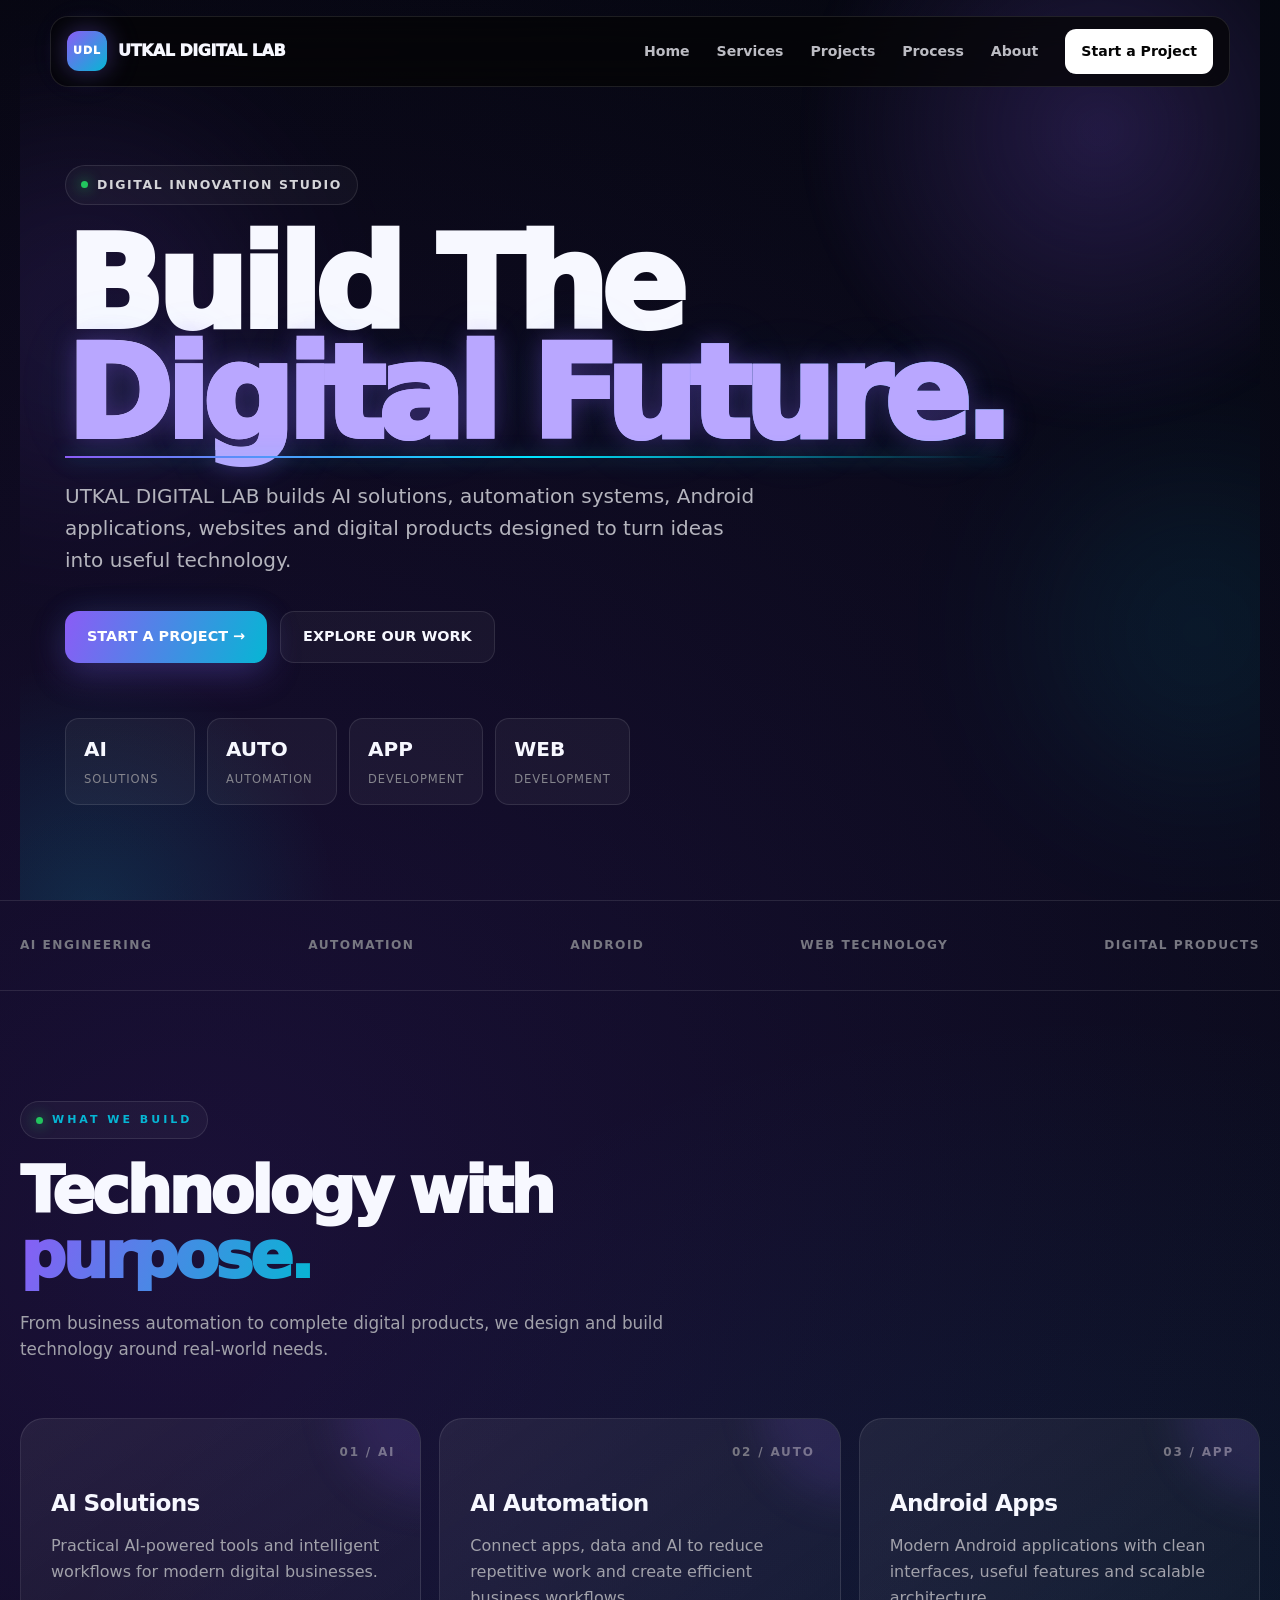
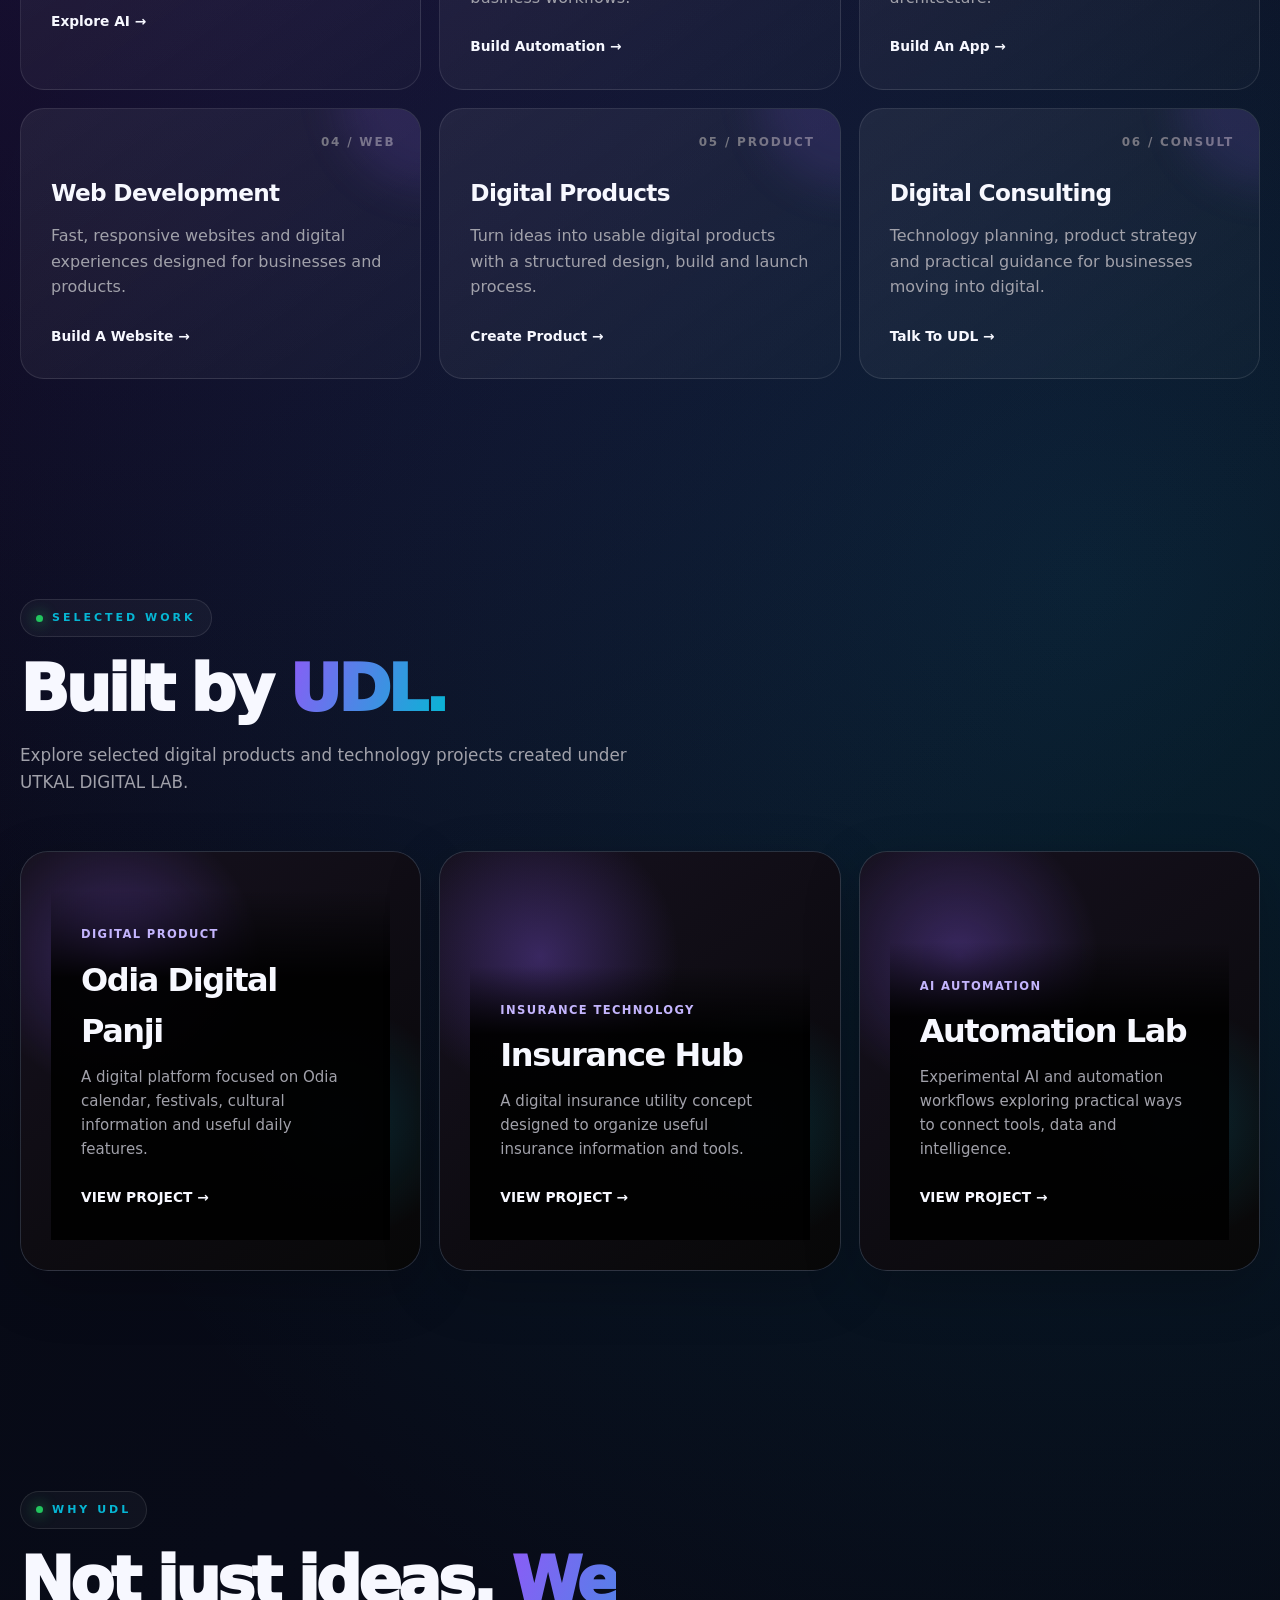
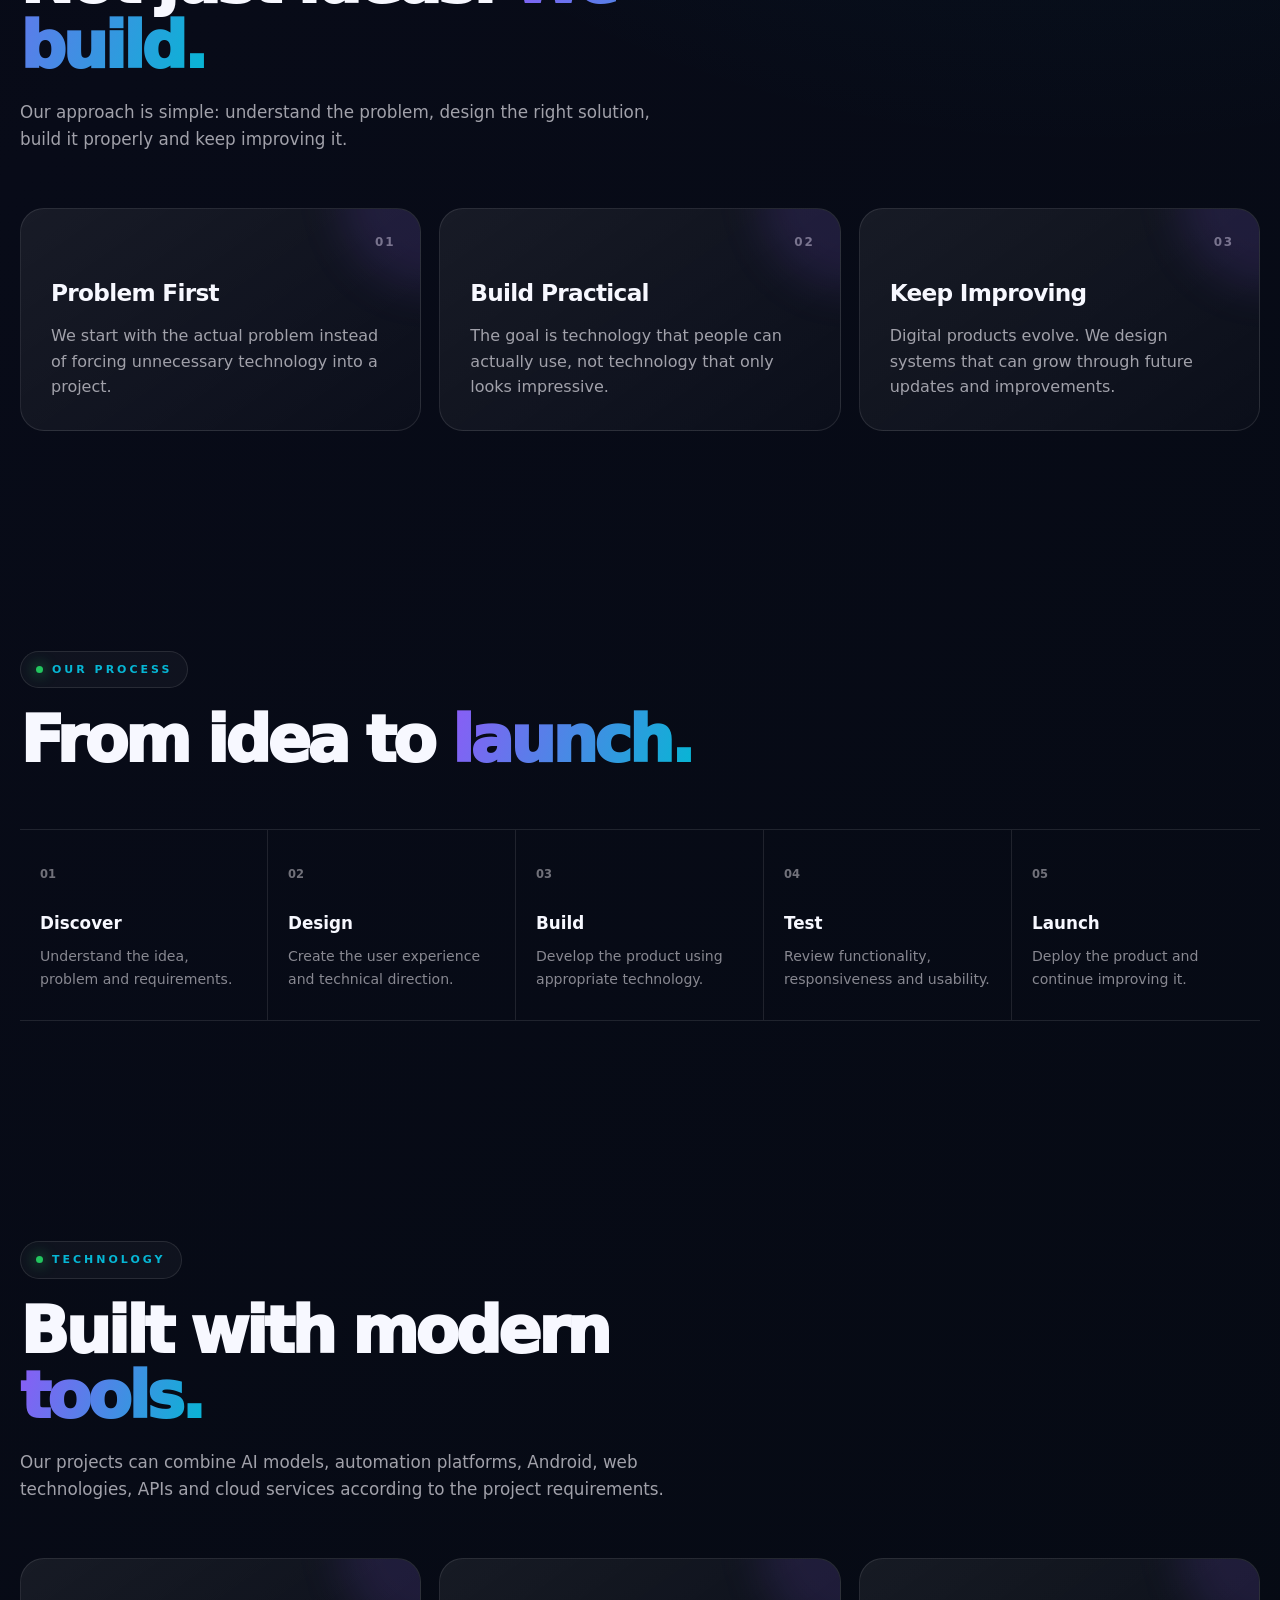
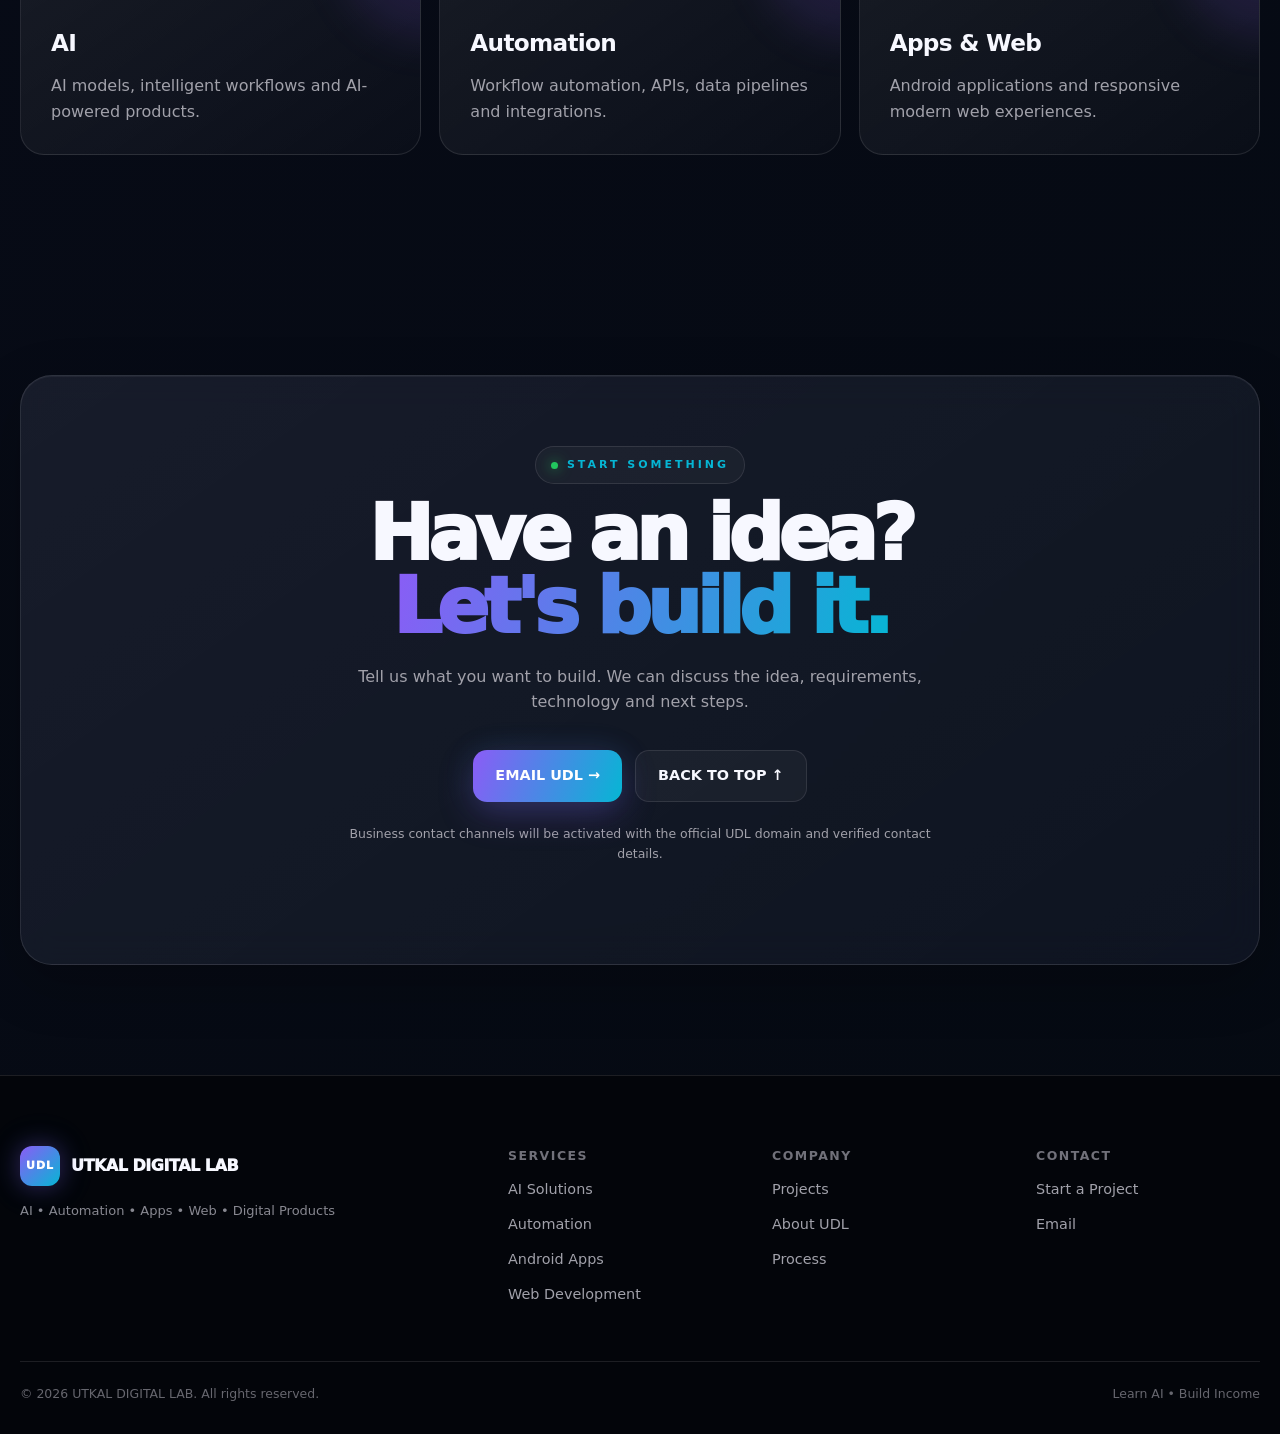
==== commit 62079779: "feat: activate premium pro website engine" ====
--- a/index.html
+++ b/index.html
@@ -20,6 +20,7 @@
 
   <link rel="stylesheet" href="assets/css/style.css">
   <link rel="stylesheet" href="assets/css/premium.css">
+  <link rel="stylesheet" href="assets/css/premium-pro.css">
 </head>
 
 <body>
@@ -640,5 +641,6 @@
 });
 </script>
 
+<script src="assets/js/premium-pro.js"></script>
 </body>
 </html>
--- a/assets/css/premium-pro.css
+++ b/assets/css/premium-pro.css
@@ -0,0 +1,631 @@
+/* =========================================================
+   UTKAL DIGITAL LAB — PREMIUM PRO ENGINE
+   Visual Layer / Interaction Layer
+   ========================================================= */
+
+:root{
+  --pro-bg:#050711;
+  --pro-bg2:#090d1b;
+  --pro-card:rgba(13,18,35,.68);
+  --pro-card2:rgba(20,27,48,.58);
+  --pro-border:rgba(255,255,255,.11);
+  --pro-text:#f7f8ff;
+  --pro-muted:#aab1c7;
+  --pro-purple:#8b5cf6;
+  --pro-blue:#22d3ee;
+  --pro-cyan:#00e5ff;
+  --pro-green:#22c55e;
+  --pro-radius:24px;
+}
+
+/* ---------- GLOBAL ---------- */
+
+html{
+  scroll-behavior:smooth;
+  background:var(--pro-bg);
+}
+
+body{
+  position:relative;
+  overflow-x:hidden;
+  background:
+    radial-gradient(circle at 15% 20%,rgba(124,58,237,.18),transparent 30%),
+    radial-gradient(circle at 85% 35%,rgba(6,182,212,.13),transparent 28%),
+    linear-gradient(135deg,#03050b,#080b18 45%,#050a12);
+  color:var(--pro-text);
+}
+
+/* ---------- PREMIUM GRID ---------- */
+
+body::before{
+  content:"";
+  position:fixed;
+  inset:0;
+  pointer-events:none;
+  z-index:-5;
+  opacity:.34;
+  background-image:
+    linear-gradient(rgba(255,255,255,.035) 1px,transparent 1px),
+    linear-gradient(90deg,rgba(255,255,255,.035) 1px,transparent 1px);
+  background-size:52px 52px;
+  mask-image:linear-gradient(to bottom,#000,transparent 92%);
+}
+
+/* ---------- PARTICLE CANVAS ---------- */
+
+#udlParticleCanvas{
+  position:fixed;
+  inset:0;
+  width:100%;
+  height:100%;
+  pointer-events:none;
+  z-index:-3;
+  opacity:.72;
+}
+
+/* ---------- CIRCUIT ENERGY ---------- */
+
+.udl-circuit{
+  position:fixed;
+  inset:0;
+  pointer-events:none;
+  z-index:-2;
+  overflow:hidden;
+}
+
+.udl-circuit span{
+  position:absolute;
+  display:block;
+  height:1px;
+  width:180px;
+  background:linear-gradient(90deg,transparent,var(--pro-cyan),transparent);
+  box-shadow:0 0 12px rgba(34,211,238,.7);
+  opacity:.45;
+  animation:udlCircuitMove linear infinite;
+}
+
+.udl-circuit span:nth-child(1){
+  top:18%;
+  left:-220px;
+  animation-duration:7s;
+}
+
+.udl-circuit span:nth-child(2){
+  top:42%;
+  left:-300px;
+  animation-duration:10s;
+  animation-delay:2s;
+}
+
+.udl-circuit span:nth-child(3){
+  top:67%;
+  left:-240px;
+  animation-duration:8s;
+  animation-delay:1s;
+}
+
+.udl-circuit span:nth-child(4){
+  top:83%;
+  left:-260px;
+  animation-duration:12s;
+  animation-delay:3s;
+}
+
+@keyframes udlCircuitMove{
+  0%{transform:translateX(0);opacity:0}
+  10%{opacity:.65}
+  80%{opacity:.45}
+  100%{transform:translateX(calc(100vw + 600px));opacity:0}
+}
+
+/* ---------- NAV ---------- */
+
+.navbar{
+  position:sticky;
+  top:14px;
+  z-index:100;
+  margin:14px auto;
+  width:min(1180px,calc(100% - 28px));
+  border:1px solid rgba(255,255,255,.10);
+  border-radius:22px;
+  background:rgba(5,7,17,.72);
+  backdrop-filter:blur(22px);
+  -webkit-backdrop-filter:blur(22px);
+  box-shadow:
+    0 18px 60px rgba(0,0,0,.32),
+    inset 0 1px rgba(255,255,255,.05);
+}
+
+.navbar.scrolled{
+  border-color:rgba(34,211,238,.22);
+  box-shadow:
+    0 16px 50px rgba(0,0,0,.42),
+    0 0 40px rgba(34,211,238,.06);
+}
+
+/* ---------- BRAND ---------- */
+
+.brand-mark{
+  position:relative;
+  overflow:hidden;
+  box-shadow:
+    0 0 25px rgba(139,92,246,.35),
+    0 0 50px rgba(34,211,238,.08);
+}
+
+.brand-mark::after{
+  content:"";
+  position:absolute;
+  top:-60%;
+  left:-80%;
+  width:45%;
+  height:220%;
+  transform:rotate(25deg);
+  background:rgba(255,255,255,.45);
+  animation:brandScan 5s infinite;
+}
+
+@keyframes brandScan{
+  0%,55%{left:-80%}
+  75%,100%{left:160%}
+}
+
+/* ---------- HERO ---------- */
+
+.hero{
+  position:relative;
+  isolation:isolate;
+  overflow:hidden;
+}
+
+.hero::before{
+  content:"";
+  position:absolute;
+  width:620px;
+  height:620px;
+  top:-180px;
+  right:-150px;
+  border-radius:50%;
+  background:radial-gradient(circle,rgba(139,92,246,.22),transparent 68%);
+  filter:blur(10px);
+  pointer-events:none;
+}
+
+.hero::after{
+  content:"";
+  position:absolute;
+  width:500px;
+  height:500px;
+  bottom:-260px;
+  left:-180px;
+  border-radius:50%;
+  background:radial-gradient(circle,rgba(0,229,255,.13),transparent 70%);
+  pointer-events:none;
+}
+
+.hero-content{
+  position:relative;
+  z-index:2;
+}
+
+/* ---------- EYEBROW ---------- */
+
+.eyebrow{
+  border:1px solid rgba(255,255,255,.12);
+  background:rgba(255,255,255,.035);
+  box-shadow:
+    inset 0 1px rgba(255,255,255,.04),
+    0 0 35px rgba(139,92,246,.07);
+  backdrop-filter:blur(12px);
+}
+
+.live-dot{
+  box-shadow:
+    0 0 8px var(--pro-green),
+    0 0 20px rgba(34,197,94,.65);
+  animation:udlPulse 1.8s ease-in-out infinite;
+}
+
+@keyframes udlPulse{
+  0%,100%{transform:scale(.8);opacity:.65}
+  50%{transform:scale(1.15);opacity:1}
+}
+
+/* ---------- HERO TITLE ---------- */
+
+.hero h1{
+  text-wrap:balance;
+  letter-spacing:-.055em;
+}
+
+.hero h1 span{
+  position:relative;
+  display:inline-block;
+  color:#b9a7ff;
+  text-shadow:
+    0 0 25px rgba(139,92,246,.32),
+    0 0 70px rgba(34,211,238,.08);
+}
+
+.hero h1 span::after{
+  content:"";
+  position:absolute;
+  left:0;
+  right:0;
+  bottom:-8px;
+  height:2px;
+  background:linear-gradient(90deg,var(--pro-purple),var(--pro-cyan),transparent);
+  box-shadow:0 0 18px rgba(34,211,238,.55);
+}
+
+/* ---------- BUTTONS ---------- */
+
+.btn{
+  position:relative;
+  overflow:hidden;
+  isolation:isolate;
+  transition:
+    transform .28s ease,
+    box-shadow .28s ease,
+    border-color .28s ease;
+}
+
+.btn::before{
+  content:"";
+  position:absolute;
+  inset:-2px;
+  z-index:-2;
+  background:linear-gradient(
+    100deg,
+    transparent 10%,
+    rgba(255,255,255,.38) 45%,
+    transparent 70%
+  );
+  transform:translateX(-130%);
+  transition:transform .7s ease;
+}
+
+.btn:hover::before{
+  transform:translateX(130%);
+}
+
+.btn:hover{
+  transform:translateY(-3px);
+}
+
+.btn-primary{
+  box-shadow:
+    0 12px 35px rgba(139,92,246,.25),
+    0 0 35px rgba(34,211,238,.08);
+}
+
+.btn-primary:hover{
+  box-shadow:
+    0 16px 45px rgba(139,92,246,.34),
+    0 0 40px rgba(34,211,238,.14);
+}
+
+/* ---------- GLASS CARDS ---------- */
+
+.service-card,
+.project-card,
+.pricing-card,
+.about-grid,
+.cta-box{
+  position:relative;
+  overflow:hidden;
+  border-color:var(--pro-border);
+  background:
+    linear-gradient(
+      145deg,
+      rgba(255,255,255,.055),
+      rgba(255,255,255,.018)
+    ),
+    var(--pro-card);
+  backdrop-filter:blur(18px);
+  -webkit-backdrop-filter:blur(18px);
+  box-shadow:
+    0 18px 55px rgba(0,0,0,.22),
+    inset 0 1px rgba(255,255,255,.05);
+  transition:
+    transform .35s cubic-bezier(.2,.8,.2,1),
+    border-color .35s ease,
+    box-shadow .35s ease;
+}
+
+.service-card::before,
+.project-card::before,
+.pricing-card::before{
+  content:"";
+  position:absolute;
+  inset:0;
+  pointer-events:none;
+  background:
+    linear-gradient(
+      115deg,
+      transparent 20%,
+      rgba(255,255,255,.07) 48%,
+      transparent 58%
+    );
+  transform:translateX(-120%);
+  transition:transform .7s ease;
+}
+
+.service-card:hover::before,
+.project-card:hover::before,
+.pricing-card:hover::before{
+  transform:translateX(120%);
+}
+
+.service-card:hover,
+.project-card:hover,
+.pricing-card:hover{
+  transform:translateY(-9px);
+  border-color:rgba(34,211,238,.25);
+  box-shadow:
+    0 25px 70px rgba(0,0,0,.34),
+    0 0 35px rgba(34,211,238,.08),
+    inset 0 1px rgba(255,255,255,.07);
+}
+
+/* ---------- CARD ICON ---------- */
+
+.service-icon{
+  box-shadow:
+    0 0 22px rgba(139,92,246,.18),
+    inset 0 1px rgba(255,255,255,.08);
+}
+
+/* ---------- PROJECTS ---------- */
+
+.project-card{
+  transform-style:preserve-3d;
+}
+
+.project-card .project-top{
+  position:relative;
+}
+
+.project-card:hover .project-tag{
+  border-color:rgba(34,211,238,.35);
+  box-shadow:0 0 18px rgba(34,211,238,.09);
+}
+
+/* ---------- PRICING ---------- */
+
+.pricing-card{
+  min-height:100%;
+}
+
+.pricing-card.featured,
+.pricing-card[data-featured="true"]{
+  border-color:rgba(139,92,246,.48);
+  box-shadow:
+    0 25px 75px rgba(0,0,0,.34),
+    0 0 50px rgba(139,92,246,.12);
+}
+
+.price{
+  text-shadow:0 0 25px rgba(139,92,246,.18);
+}
+
+.price::first-letter{
+  color:#fff;
+}
+
+/* ---------- REVEAL ---------- */
+
+.udl-reveal{
+  opacity:0;
+  transform:translateY(34px);
+  transition:
+    opacity .8s ease,
+    transform .8s cubic-bezier(.2,.8,.2,1);
+}
+
+.udl-reveal.udl-visible{
+  opacity:1;
+  transform:none;
+}
+
+/* ---------- RIPPLE ---------- */
+
+.udl-ripple{
+  position:fixed;
+  width:10px;
+  height:10px;
+  border-radius:50%;
+  pointer-events:none;
+  z-index:99999;
+  border:1px solid rgba(34,211,238,.75);
+  box-shadow:
+    0 0 15px rgba(34,211,238,.45),
+    inset 0 0 12px rgba(139,92,246,.25);
+  transform:translate(-50%,-50%) scale(1);
+  animation:udlRipple .7s ease-out forwards;
+}
+
+@keyframes udlRipple{
+  to{
+    width:150px;
+    height:150px;
+    opacity:0;
+  }
+}
+
+/* ---------- PAGE TRANSITION ---------- */
+
+.udl-page-transition{
+  position:fixed;
+  inset:0;
+  z-index:99998;
+  pointer-events:none;
+  background:
+    radial-gradient(circle at center,
+      rgba(139,92,246,.28),
+      rgba(5,7,17,.97) 55%);
+  opacity:0;
+  transition:opacity .35s ease;
+}
+
+.udl-page-transition.active{
+  opacity:1;
+}
+
+/* ---------- SCANLINE ---------- */
+
+.udl-scanline{
+  position:fixed;
+  left:0;
+  right:0;
+  top:-5%;
+  height:2px;
+  z-index:9997;
+  pointer-events:none;
+  background:linear-gradient(
+    90deg,
+    transparent,
+    rgba(34,211,238,.45),
+    rgba(139,92,246,.4),
+    transparent
+  );
+  box-shadow:0 0 18px rgba(34,211,238,.3);
+  opacity:.16;
+  animation:udlScan 8s linear infinite;
+}
+
+@keyframes udlScan{
+  from{transform:translateY(0)}
+  to{transform:translateY(110vh)}
+}
+
+/* ---------- FORM ---------- */
+
+input,
+textarea,
+select{
+  transition:
+    border-color .25s ease,
+    box-shadow .25s ease,
+    background .25s ease;
+}
+
+input:focus,
+textarea:focus,
+select:focus{
+  outline:none;
+  border-color:rgba(34,211,238,.55)!important;
+  box-shadow:
+    0 0 0 3px rgba(34,211,238,.08),
+    0 0 30px rgba(34,211,238,.07);
+  background:rgba(10,15,28,.92);
+}
+
+/* ---------- PREMIUM BADGES ---------- */
+
+.udl-live-badge{
+  display:inline-flex;
+  align-items:center;
+  gap:9px;
+  padding:9px 14px;
+  border-radius:999px;
+  border:1px solid rgba(34,211,238,.18);
+  background:rgba(34,211,238,.045);
+  color:#cbd5e1;
+  font-size:.72rem;
+  letter-spacing:.12em;
+  text-transform:uppercase;
+}
+
+.udl-live-badge::before{
+  content:"";
+  width:7px;
+  height:7px;
+  border-radius:50%;
+  background:var(--pro-green);
+  box-shadow:0 0 12px var(--pro-green);
+}
+
+/* ---------- REDUCED MOTION ---------- */
+
+@media (prefers-reduced-motion:reduce){
+  *,
+  *::before,
+  *::after{
+    animation-duration:.001ms!important;
+    animation-iteration-count:1!important;
+    scroll-behavior:auto!important;
+    transition-duration:.001ms!important;
+  }
+
+  #udlParticleCanvas,
+  .udl-circuit,
+  .udl-scanline{
+    display:none;
+  }
+}
+
+/* ---------- MOBILE ---------- */
+
+@media(max-width:700px){
+
+  .navbar{
+    top:8px;
+    margin:8px auto;
+    width:calc(100% - 16px);
+    border-radius:18px;
+  }
+
+  .hero{
+    min-height:calc(100svh - 80px);
+  }
+
+  .hero h1{
+    letter-spacing:-.045em;
+  }
+
+  .service-card:hover,
+  .project-card:hover,
+  .pricing-card:hover{
+    transform:translateY(-4px);
+  }
+
+  #udlParticleCanvas{
+    opacity:.48;
+  }
+
+  .udl-circuit{
+    opacity:.45;
+  }
+}
+
+/* ---------- CLIENT LOGIN NAV ---------- */
+
+.nav-login{
+  position:relative;
+  display:inline-flex;
+  align-items:center;
+  justify-content:center;
+  padding:9px 14px;
+  border-radius:11px;
+  border:1px solid rgba(34,211,238,.18);
+  background:rgba(34,211,238,.045);
+  color:#dce7f7!important;
+  transition:
+    transform .25s ease,
+    border-color .25s ease,
+    box-shadow .25s ease;
+}
+
+.nav-login:hover{
+  transform:translateY(-2px);
+  border-color:rgba(34,211,238,.42);
+  box-shadow:0 0 22px rgba(34,211,238,.10);
+}
+
+@media(max-width:700px){
+  .nav-login{
+    width:100%;
+    margin-top:8px;
+  }
+}
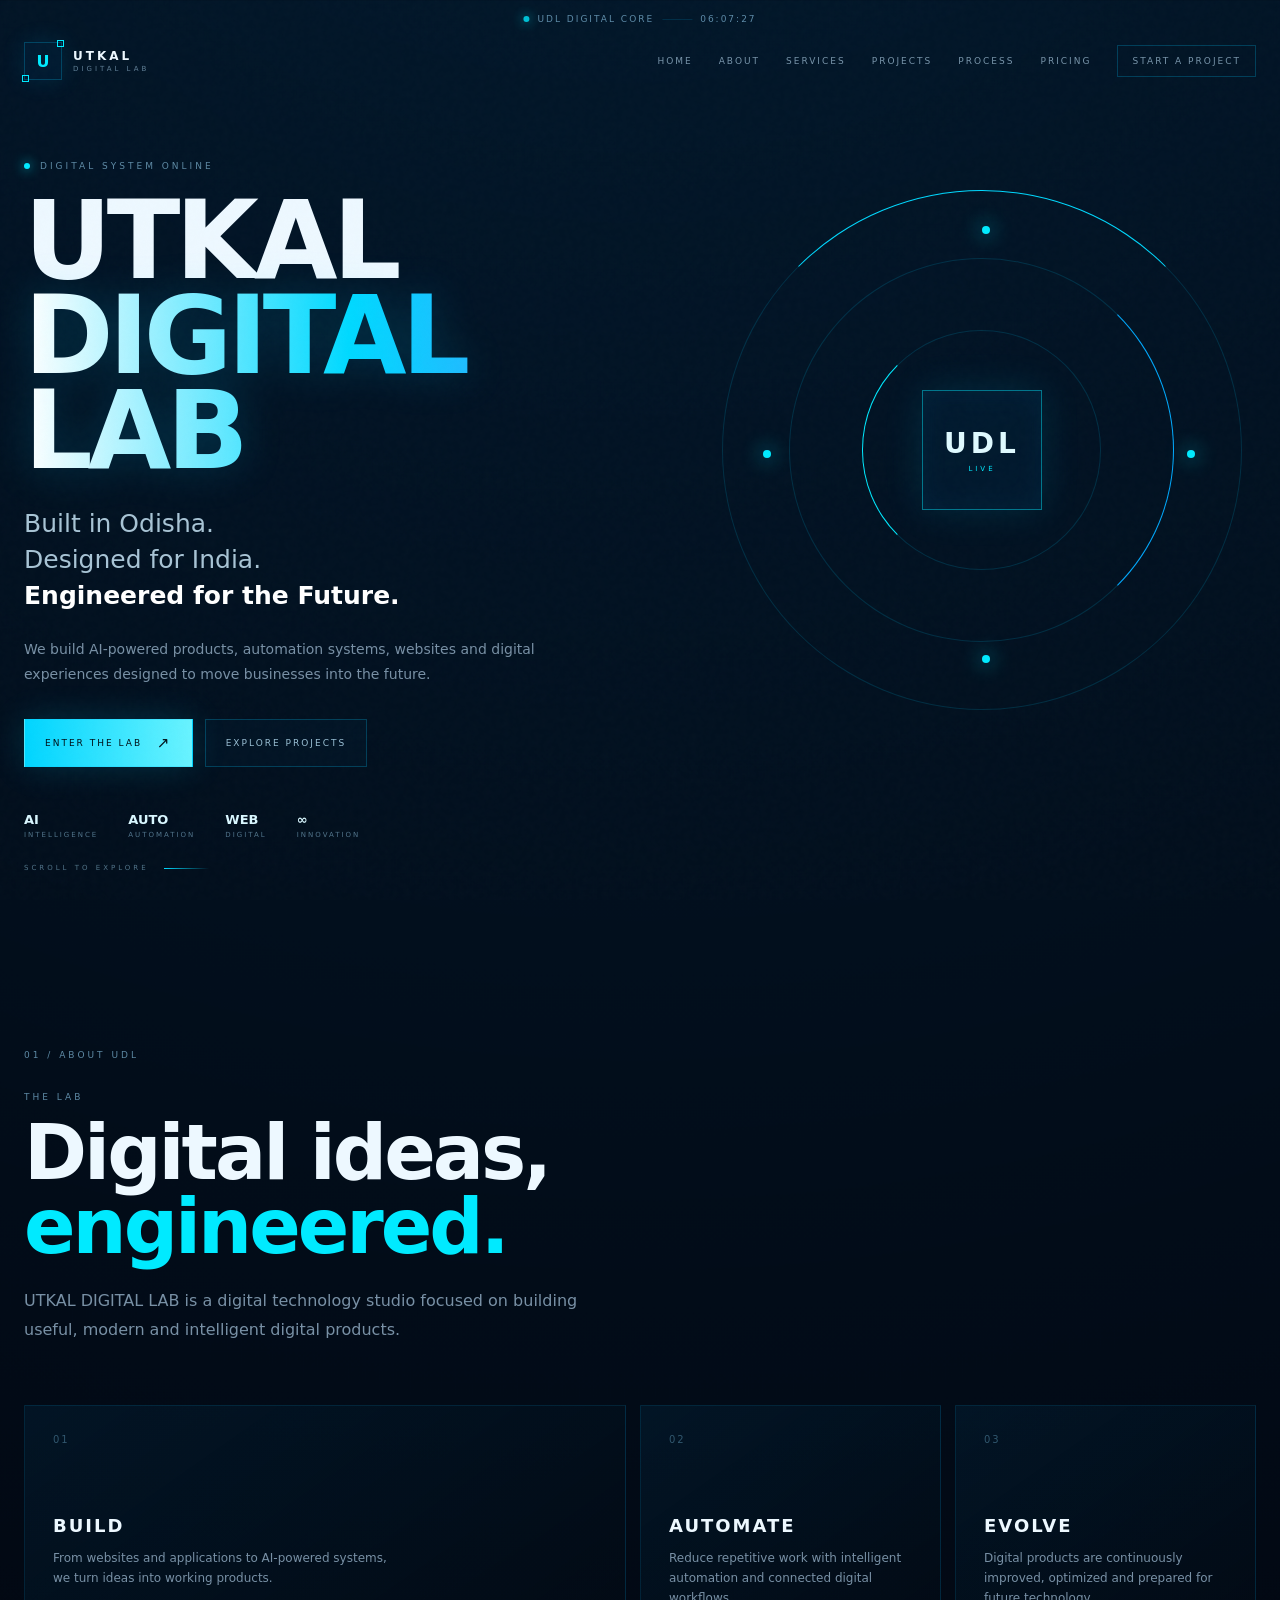
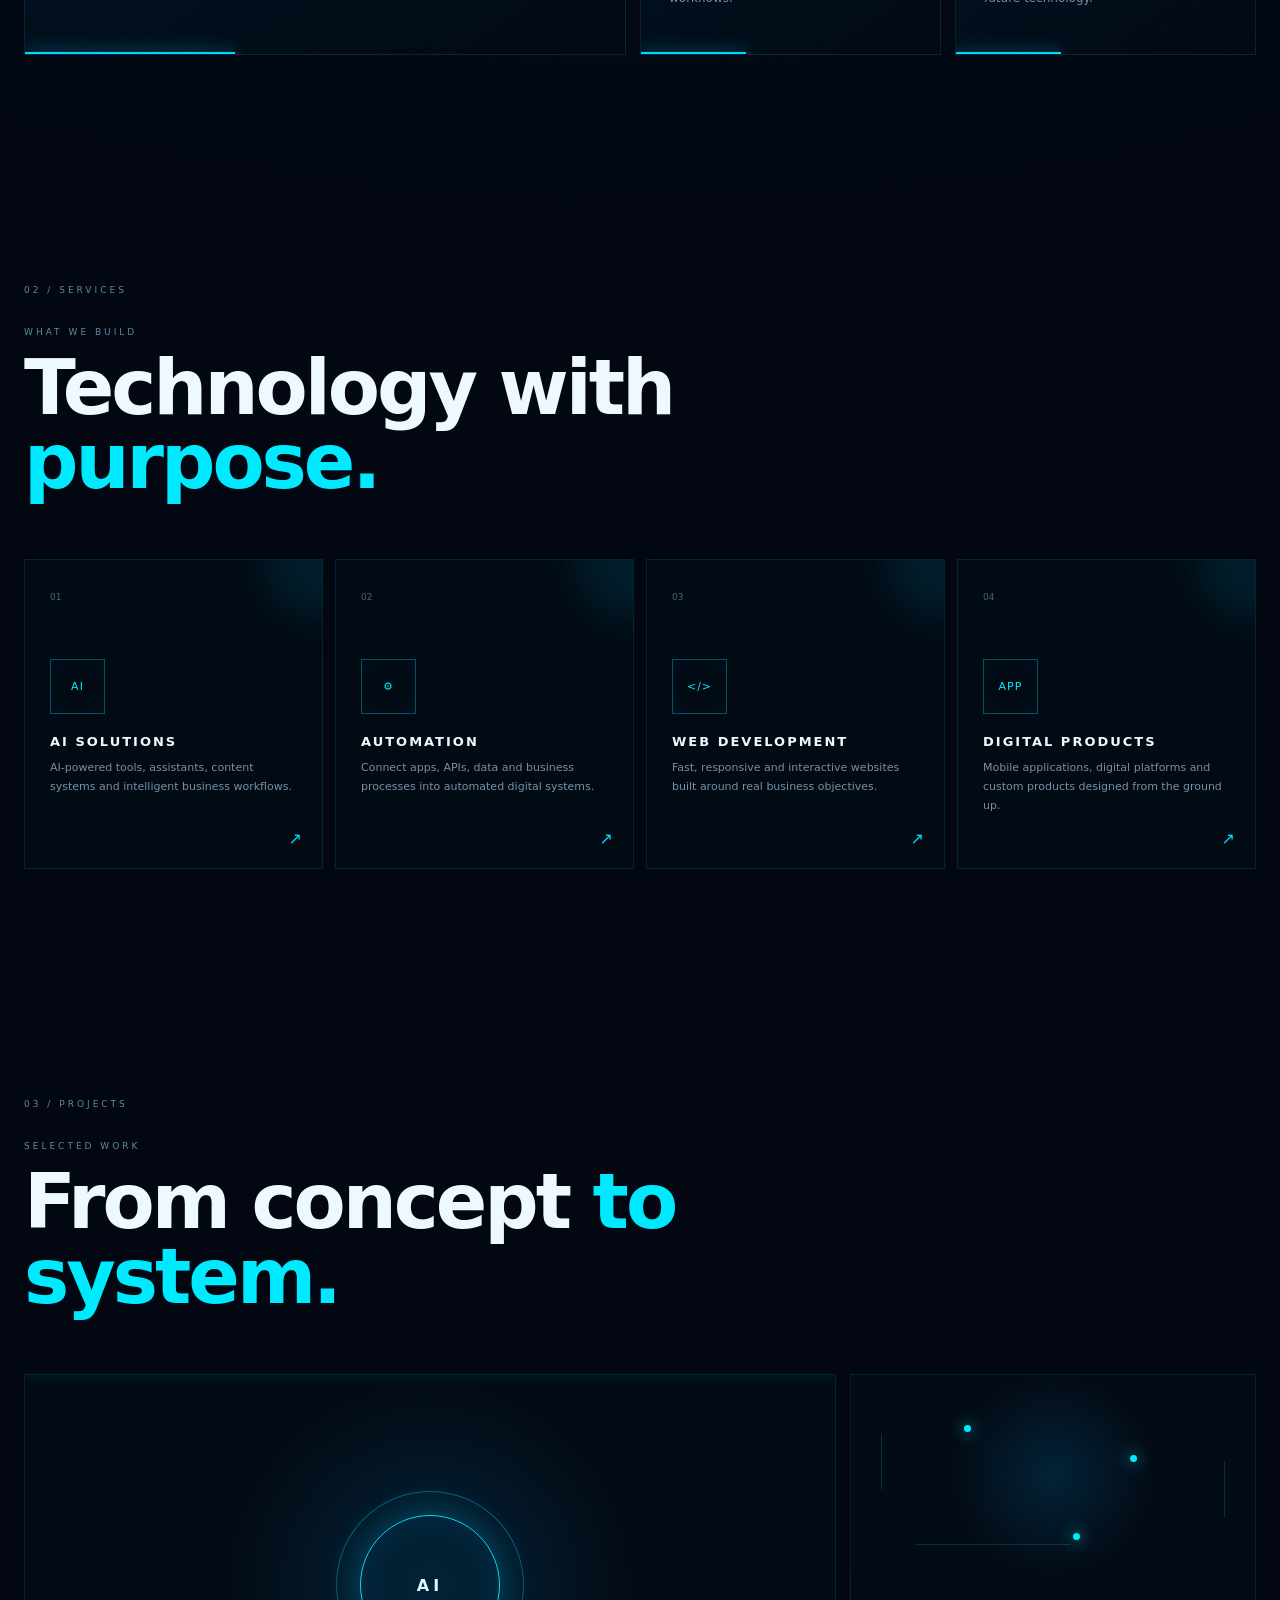
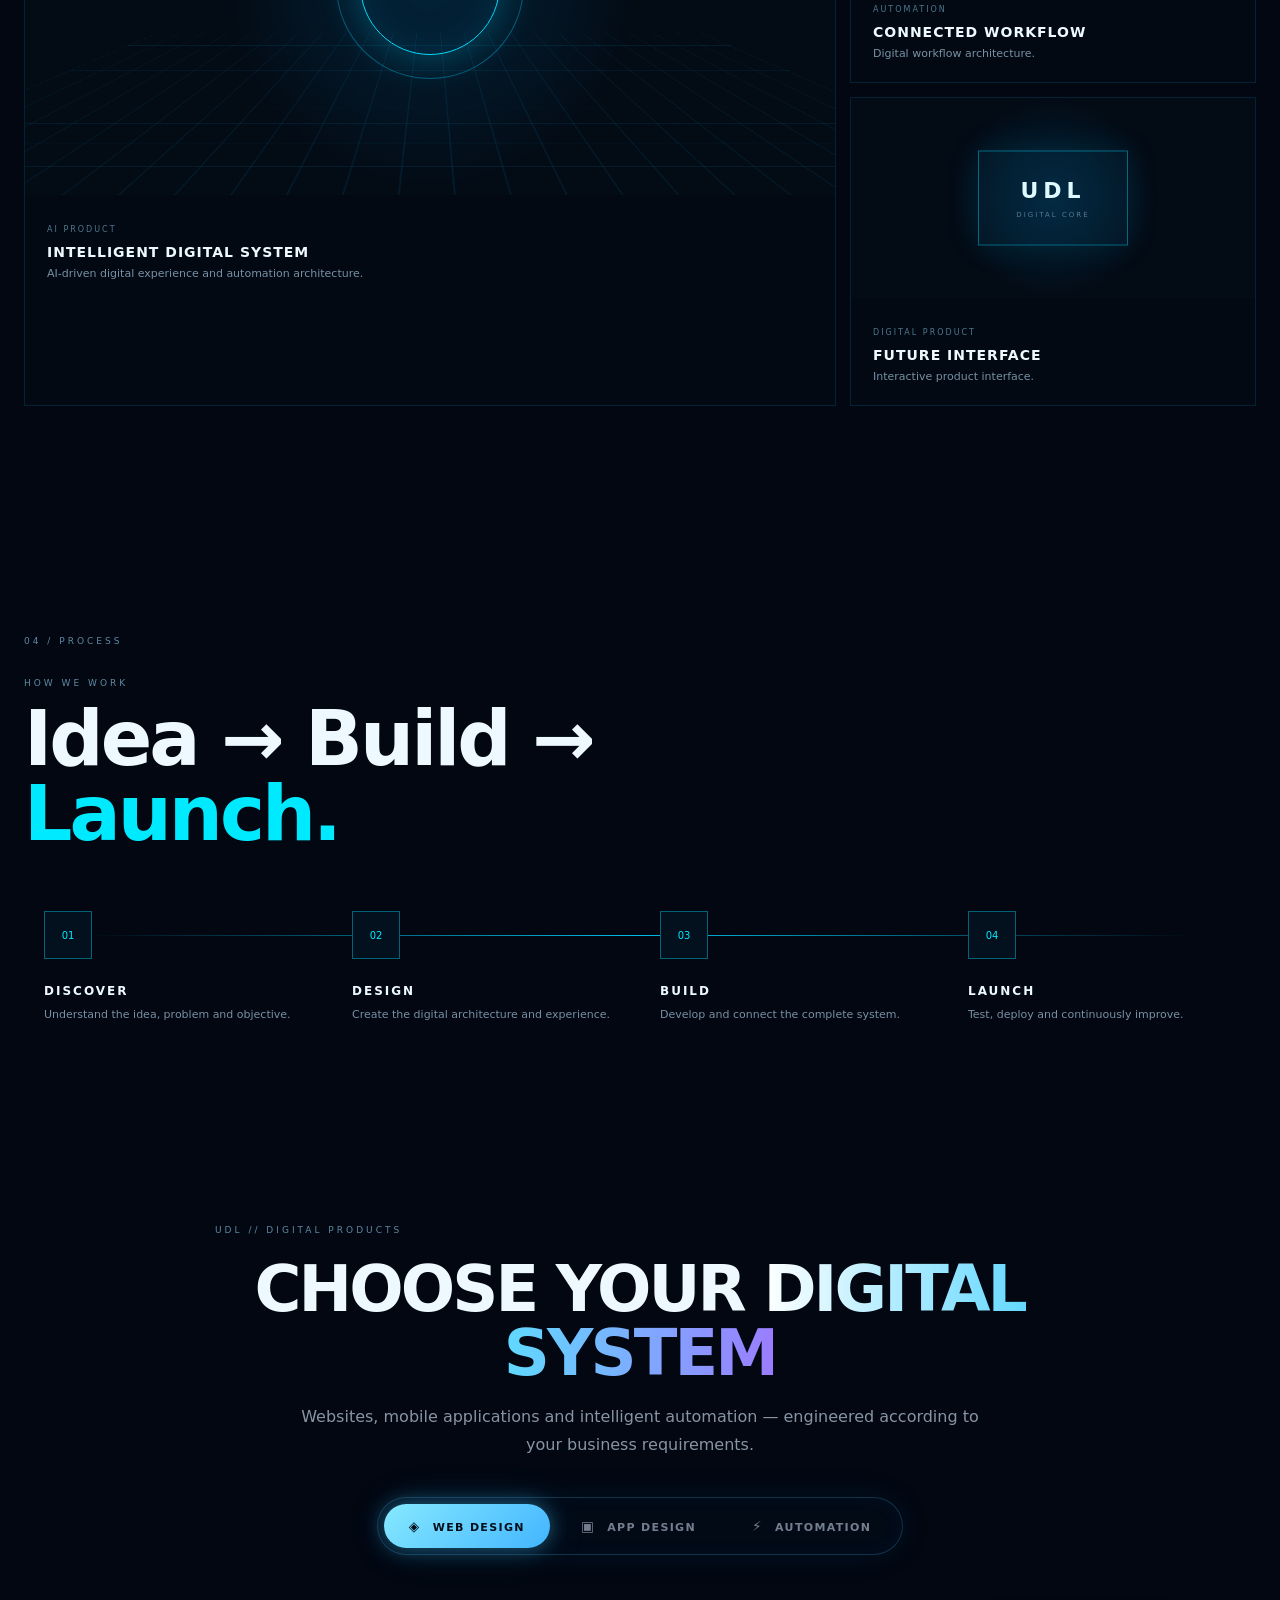
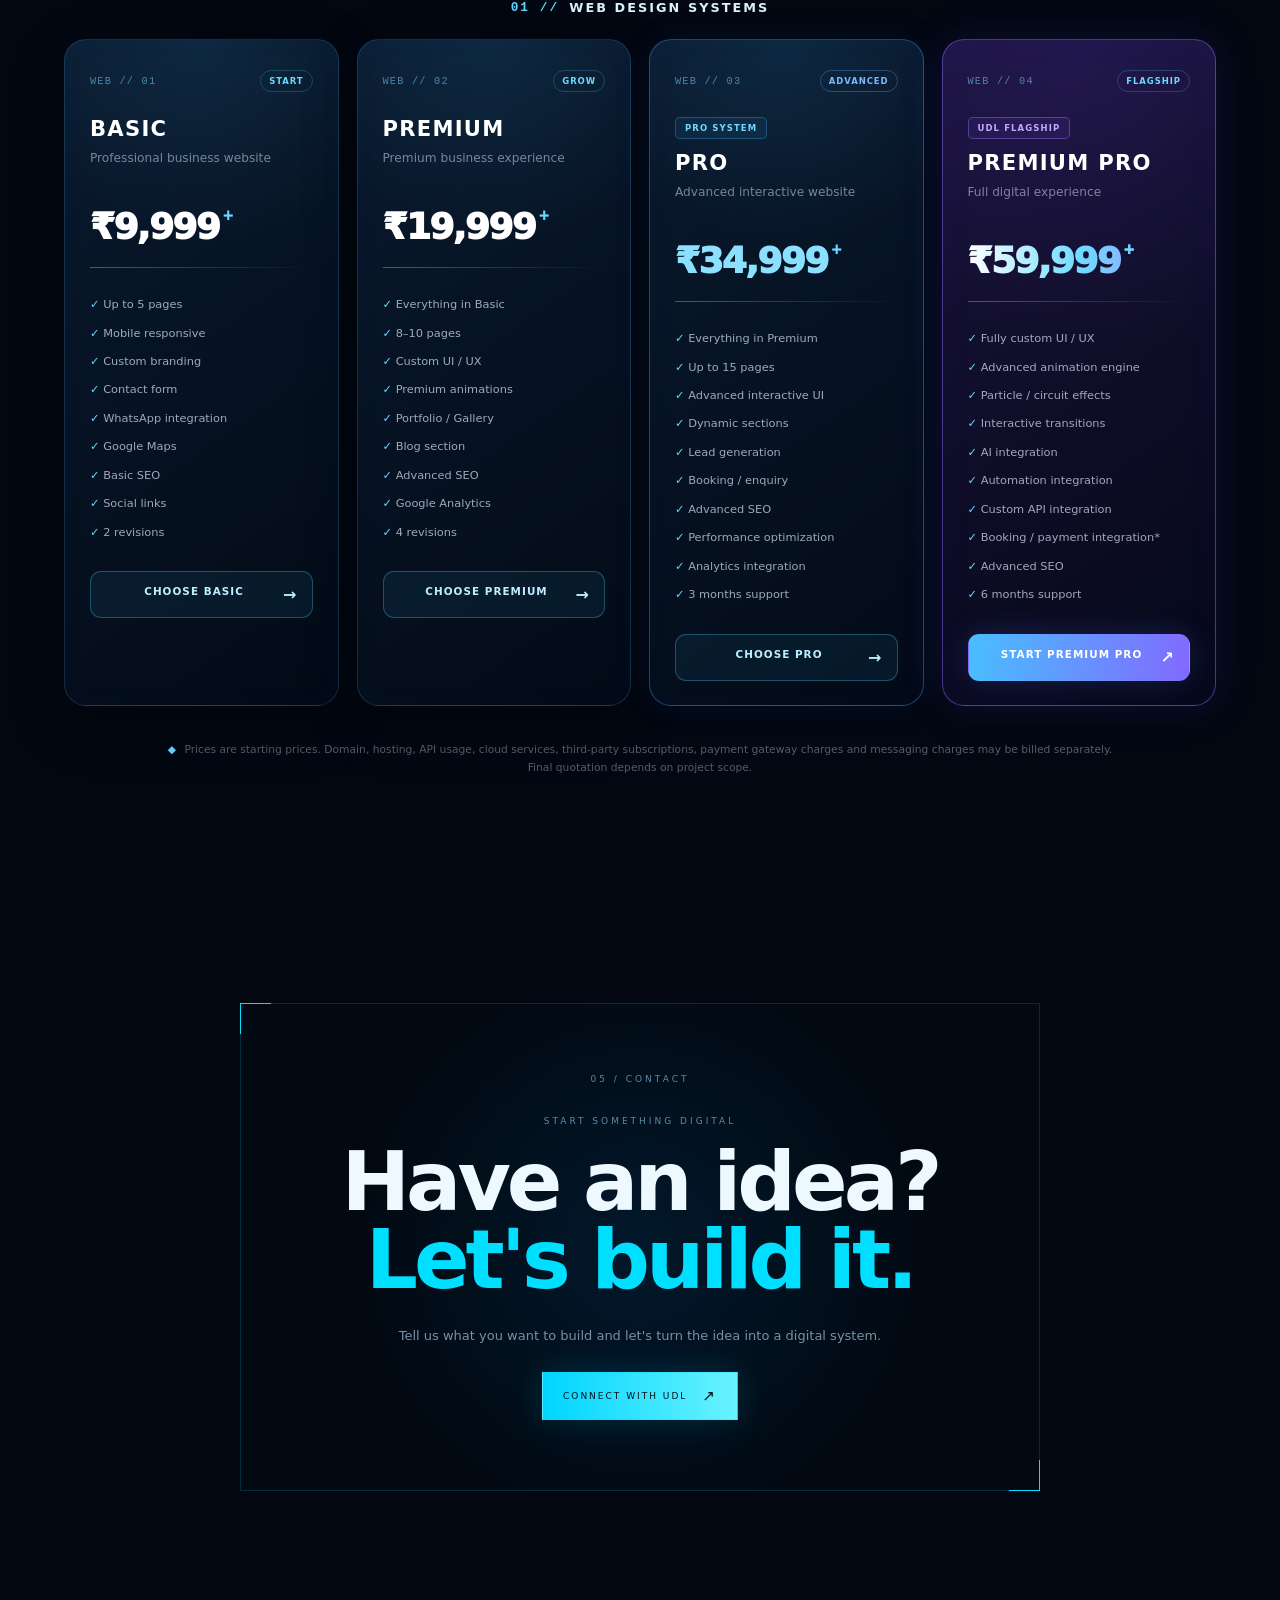
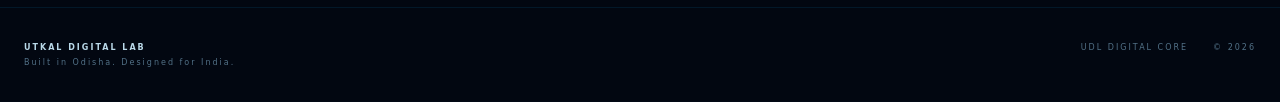
==== commit b630110e: "Build UDL V5 pricing systems" ====
--- a/index.html
+++ b/index.html
@@ -2,645 +2,946 @@
 <html lang="en">
 <head>
   <meta charset="UTF-8">
-  <meta name="viewport" content="width=device-width, initial-scale=1.0">
-
-  <title>UTKAL DIGITAL LAB | AI • Automation • Apps • Web</title>
-
-  <meta name="description" content="UTKAL DIGITAL LAB builds AI solutions, automation systems, Android apps, websites and digital products for modern businesses.">
-  <meta name="keywords" content="UTKAL DIGITAL LAB, Utkal Digital Lab, AI automation, Android app development, web development, digital products, Odisha">
-  <meta name="author" content="UTKAL DIGITAL LAB">
-  <meta name="theme-color" content="#050505">
-
-  <meta property="og:title" content="UTKAL DIGITAL LAB">
-  <meta property="og:description" content="We build digital products that move businesses forward.">
-  <meta property="og:type" content="website">
-  <meta property="og:url" content="https://utkal-digital-lab.github.io/">
-
-  <link rel="icon" type="image/svg+xml" href="assets/images/favicon.svg">
-
-  <link rel="stylesheet" href="assets/css/style.css">
-  <link rel="stylesheet" href="assets/css/premium.css">
-  <link rel="stylesheet" href="assets/css/premium-pro.css">
+  <meta name="viewport" content="width=device-width,initial-scale=1,viewport-fit=cover">
+  <meta name="theme-color" content="#020711">
+  <meta name="description" content="UTKAL DIGITAL LAB — AI, Automation, Digital Products and Future Technology.">
+  <title>UTKAL DIGITAL LAB — Digital Experience</title>
+
+  <link rel="stylesheet" href="assets/css/main.css">
 </head>
 
 <body>
 
-<!-- ================= NAVBAR ================= -->
-
-<header class="premium-nav">
-  <div class="nav-inner">
-
-    <a href="#home" class="brand">
-      <span class="brand-mark">UDL</span>
-      <span>UTKAL DIGITAL LAB</span>
+  <!-- LIVE DIGITAL BACKGROUND -->
+  <canvas id="digitalCanvas"></canvas>
+
+  <div class="grid-overlay"></div>
+  <div class="scanline"></div>
+  <div class="noise"></div>
+
+  <!-- TRANSITION SYSTEM -->
+  <div id="transitionLayer">
+    <div class="transition-grid"></div>
+    <div class="transition-flash"></div>
+    <div class="transition-particles"></div>
+  </div>
+
+  <!-- TOP STATUS -->
+  <div class="system-status">
+    <span class="status-dot"></span>
+    <span>UDL DIGITAL CORE</span>
+    <span class="status-line"></span>
+    <span id="systemTime">00:00:00</span>
+  </div>
+
+  <!-- NAVIGATION -->
+  <header class="nav">
+
+    <a href="#home" class="brand nav-link">
+      <div class="brand-mark">
+        <span>U</span>
+      </div>
+
+      <div>
+        <strong>UTKAL</strong>
+        <small>DIGITAL LAB</small>
+      </div>
     </a>
 
-    <nav class="nav-links" id="navLinks">
-      <a href="#home">Home</a>
-      <a href="#services">Services</a>
-      <a href="#projects">Projects</a>
-      <a href="#process">Process</a>
-      <a href="#about">About</a>
-      <a href="#contact" class="nav-cta">Start a Project</a>
+    <button class="menu-button" id="menuButton" aria-label="Open menu">
+      <span></span>
+      <span></span>
+      <span></span>
+    </button>
+
+    <nav id="mainNav">
+      <a href="#home" class="nav-link active">HOME</a>
+      <a href="#about" class="nav-link">ABOUT</a>
+      <a href="#services" class="nav-link">SERVICES</a>
+      <a href="#projects" class="nav-link">PROJECTS</a>
+      <a href="#process" class="nav-link">PROCESS</a>
+        <a href="#pricing" class="nav-link">PRICING</a>
+      <a href="#contact" class="nav-link nav-cta">START A PROJECT</a>
     </nav>
 
-    <button class="nav-toggle" id="navToggle" aria-label="Open menu">
-      ☰
+  </header>
+
+  <main>
+
+    <!-- ================= HERO ================= -->
+
+    <section id="home" class="section hero">
+
+      <div class="hero-content">
+
+        <div class="eyebrow">
+          <span class="pulse-dot"></span>
+          DIGITAL SYSTEM ONLINE
+        </div>
+
+        <h1>
+          <span>UTKAL</span>
+          <span class="gradient-text">DIGITAL LAB</span>
+        </h1>
+
+        <p class="hero-tagline">
+          Built in Odisha.<br>
+          Designed for India.<br>
+          <strong>Engineered for the Future.</strong>
+        </p>
+
+        <p class="hero-description">
+          We build AI-powered products, automation systems,
+          websites and digital experiences designed to move
+          businesses into the future.
+        </p>
+
+        <div class="hero-actions">
+
+          <button class="primary-button interactive-action" data-target="#services">
+            <span>ENTER THE LAB</span>
+            <i>↗</i>
+          </button>
+
+          <button class="ghost-button interactive-action" data-target="#projects">
+            EXPLORE PROJECTS
+          </button>
+
+        </div>
+
+        <div class="hero-meta">
+          <div>
+            <b>AI</b>
+            <span>INTELLIGENCE</span>
+          </div>
+
+          <div>
+            <b>AUTO</b>
+            <span>AUTOMATION</span>
+          </div>
+
+          <div>
+            <b>WEB</b>
+            <span>DIGITAL</span>
+          </div>
+
+          <div>
+            <b>∞</b>
+            <span>INNOVATION</span>
+          </div>
+        </div>
+
+      </div>
+
+      <!-- DIGITAL CORE -->
+      <div class="digital-core">
+
+        <div class="core-ring ring-1"></div>
+        <div class="core-ring ring-2"></div>
+        <div class="core-ring ring-3"></div>
+
+        <div class="core-center">
+          <div class="core-logo">UDL</div>
+          <div class="core-status">LIVE</div>
+        </div>
+
+        <div class="orbit-node node-a"></div>
+        <div class="orbit-node node-b"></div>
+        <div class="orbit-node node-c"></div>
+        <div class="orbit-node node-d"></div>
+
+      </div>
+
+      <div class="scroll-indicator">
+        <span>SCROLL TO EXPLORE</span>
+        <div></div>
+      </div>
+
+    </section>
+
+
+    <!-- ================= ABOUT ================= -->
+
+    <section id="about" class="section content-section">
+
+      <div class="section-label">01 / ABOUT UDL</div>
+
+      <div class="section-heading">
+        <span class="mini-label">THE LAB</span>
+
+        <h2>
+          Digital ideas,
+          <em>engineered.</em>
+        </h2>
+
+        <p>
+          UTKAL DIGITAL LAB is a digital technology studio
+          focused on building useful, modern and intelligent
+          digital products.
+        </p>
+      </div>
+
+      <div class="about-grid">
+
+        <div class="glass-card large-card">
+          <div class="card-number">01</div>
+          <h3>BUILD</h3>
+          <p>
+            From websites and applications to AI-powered
+            systems, we turn ideas into working products.
+          </p>
+          <div class="card-line"></div>
+        </div>
+
+        <div class="glass-card">
+          <div class="card-number">02</div>
+          <h3>AUTOMATE</h3>
+          <p>
+            Reduce repetitive work with intelligent
+            automation and connected digital workflows.
+          </p>
+          <div class="card-line"></div>
+        </div>
+
+        <div class="glass-card">
+          <div class="card-number">03</div>
+          <h3>EVOLVE</h3>
+          <p>
+            Digital products are continuously improved,
+            optimized and prepared for future technology.
+          </p>
+          <div class="card-line"></div>
+        </div>
+
+      </div>
+
+    </section>
+
+
+    <!-- ================= SERVICES ================= -->
+
+    <section id="services" class="section content-section">
+
+      <div class="section-label">02 / SERVICES</div>
+
+      <div class="section-heading">
+        <span class="mini-label">WHAT WE BUILD</span>
+
+        <h2>
+          Technology with
+          <em>purpose.</em>
+        </h2>
+      </div>
+
+      <div class="service-grid">
+
+        <article class="service-card">
+          <span class="service-index">01</span>
+          <div class="service-icon">AI</div>
+          <h3>AI SOLUTIONS</h3>
+          <p>
+            AI-powered tools, assistants, content systems
+            and intelligent business workflows.
+          </p>
+          <span class="service-arrow">↗</span>
+        </article>
+
+        <article class="service-card">
+          <span class="service-index">02</span>
+          <div class="service-icon">⚙</div>
+          <h3>AUTOMATION</h3>
+          <p>
+            Connect apps, APIs, data and business processes
+            into automated digital systems.
+          </p>
+          <span class="service-arrow">↗</span>
+        </article>
+
+        <article class="service-card">
+          <span class="service-index">03</span>
+          <div class="service-icon">&lt;/&gt;</div>
+          <h3>WEB DEVELOPMENT</h3>
+          <p>
+            Fast, responsive and interactive websites
+            built around real business objectives.
+          </p>
+          <span class="service-arrow">↗</span>
+        </article>
+
+        <article class="service-card">
+          <span class="service-index">04</span>
+          <div class="service-icon">APP</div>
+          <h3>DIGITAL PRODUCTS</h3>
+          <p>
+            Mobile applications, digital platforms and
+            custom products designed from the ground up.
+          </p>
+          <span class="service-arrow">↗</span>
+        </article>
+
+      </div>
+
+    </section>
+
+
+    <!-- ================= PROJECTS ================= -->
+
+    <section id="projects" class="section content-section">
+
+      <div class="section-label">03 / PROJECTS</div>
+
+      <div class="section-heading">
+        <span class="mini-label">SELECTED WORK</span>
+
+        <h2>
+          From concept
+          <em>to system.</em>
+        </h2>
+      </div>
+
+      <div class="project-grid">
+
+        <article class="project-card project-main">
+
+          <div class="project-visual">
+            <div class="project-grid-lines"></div>
+
+            <div class="project-orb">
+              <span>AI</span>
+            </div>
+
+            <div class="project-scan"></div>
+          </div>
+
+          <div class="project-info">
+            <span>AI PRODUCT</span>
+            <h3>INTELLIGENT DIGITAL SYSTEM</h3>
+            <p>
+              AI-driven digital experience and automation
+              architecture.
+            </p>
+          </div>
+
+        </article>
+
+
+        <article class="project-card">
+
+          <div class="project-visual visual-circuit">
+            <div class="mini-circuit"></div>
+            <div class="mini-circuit-node n1"></div>
+            <div class="mini-circuit-node n2"></div>
+            <div class="mini-circuit-node n3"></div>
+          </div>
+
+          <div class="project-info">
+            <span>AUTOMATION</span>
+            <h3>CONNECTED WORKFLOW</h3>
+            <p>Digital workflow architecture.</p>
+          </div>
+
+        </article>
+
+
+        <article class="project-card">
+
+          <div class="project-visual visual-holo">
+            <div class="holo-card">
+              <b>UDL</b>
+              <small>DIGITAL CORE</small>
+            </div>
+          </div>
+
+          <div class="project-info">
+            <span>DIGITAL PRODUCT</span>
+            <h3>FUTURE INTERFACE</h3>
+            <p>Interactive product interface.</p>
+          </div>
+
+        </article>
+
+      </div>
+
+    </section>
+
+
+    <!-- ================= PROCESS ================= -->
+
+    <section id="process" class="section content-section">
+
+      <div class="section-label">04 / PROCESS</div>
+
+      <div class="section-heading">
+        <span class="mini-label">HOW WE WORK</span>
+
+        <h2>
+          Idea → Build →
+          <em>Launch.</em>
+        </h2>
+      </div>
+
+      <div class="process-track">
+
+        <div class="process-step">
+          <span>01</span>
+          <div>
+            <b>DISCOVER</b>
+            <p>Understand the idea, problem and objective.</p>
+          </div>
+        </div>
+
+        <div class="process-step">
+          <span>02</span>
+          <div>
+            <b>DESIGN</b>
+            <p>Create the digital architecture and experience.</p>
+          </div>
+        </div>
+
+        <div class="process-step">
+          <span>03</span>
+          <div>
+            <b>BUILD</b>
+            <p>Develop and connect the complete system.</p>
+          </div>
+        </div>
+
+        <div class="process-step">
+          <span>04</span>
+          <div>
+            <b>LAUNCH</b>
+            <p>Test, deploy and continuously improve.</p>
+          </div>
+        </div>
+
+      </div>
+
+    </section>
+
+
+    
+<!-- ================= PRICING ================= -->
+<section id="pricing" class="pricing-section section">
+
+  <div class="section-head pricing-head">
+    <div class="eyebrow">UDL // DIGITAL PRODUCTS</div>
+    <h2>CHOOSE YOUR <span>DIGITAL SYSTEM</span></h2>
+    <p>
+      Websites, mobile applications and intelligent automation —
+      engineered according to your business requirements.
+    </p>
+  </div>
+
+  <div class="pricing-switch" role="tablist">
+
+    <button class="pricing-tab active" data-pricing="web">
+      <span>◈</span> WEB DESIGN
     </button>
 
+    <button class="pricing-tab" data-pricing="app">
+      <span>▣</span> APP DESIGN
+    </button>
+
+    <button class="pricing-tab" data-pricing="automation">
+      <span>⚡</span> AUTOMATION
+    </button>
+
   </div>
-</header>
-
-
-<!-- ================= HERO ================= -->
-
-<main>
-
-<section class="hero" id="home">
-
-  <div class="hero-orb one"></div>
-  <div class="hero-orb two"></div>
-
-  <div class="container">
-
-    <div class="hero-content">
-
-      <span class="badge">DIGITAL INNOVATION STUDIO</span>
-
-      <h1>
-        Build The
-        <span class="udl-gradient">Digital Future.</span>
-      </h1>
-
-      <p class="hero-sub">
-        UTKAL DIGITAL LAB builds AI solutions, automation systems,
-        Android applications, websites and digital products designed
-        to turn ideas into useful technology.
-      </p>
-
-      <div class="hero-actions">
-        <a href="#contact" class="btn btn-primary">
-          START A PROJECT →
+
+
+  <!-- ================= WEB DESIGN ================= -->
+
+  <div class="pricing-panel active" id="pricing-web">
+
+    <div class="pricing-category-title">
+      <span>01 //</span>
+      WEB DESIGN SYSTEMS
+    </div>
+
+    <div class="pricing-grid">
+
+      <article class="price-card">
+        <div class="price-top">
+          <span class="price-code">WEB // 01</span>
+          <span class="price-status">START</span>
+        </div>
+
+        <h3>BASIC</h3>
+        <p class="price-desc">Professional business website</p>
+
+        <div class="price">₹9,999<small>+</small></div>
+
+        <div class="price-line"></div>
+
+        <ul class="price-features">
+          <li>✓ Up to 5 pages</li>
+          <li>✓ Mobile responsive</li>
+          <li>✓ Custom branding</li>
+          <li>✓ Contact form</li>
+          <li>✓ WhatsApp integration</li>
+          <li>✓ Google Maps</li>
+          <li>✓ Basic SEO</li>
+          <li>✓ Social links</li>
+          <li>✓ 2 revisions</li>
+        </ul>
+
+        <button class="price-cta" data-package="Web Design Basic">
+          CHOOSE BASIC <span>→</span>
+        </button>
+      </article>
+
+
+      <article class="price-card">
+        <div class="price-top">
+          <span class="price-code">WEB // 02</span>
+          <span class="price-status">GROW</span>
+        </div>
+
+        <h3>PREMIUM</h3>
+        <p class="price-desc">Premium business experience</p>
+
+        <div class="price">₹19,999<small>+</small></div>
+
+        <div class="price-line"></div>
+
+        <ul class="price-features">
+          <li>✓ Everything in Basic</li>
+          <li>✓ 8–10 pages</li>
+          <li>✓ Custom UI / UX</li>
+          <li>✓ Premium animations</li>
+          <li>✓ Portfolio / Gallery</li>
+          <li>✓ Blog section</li>
+          <li>✓ Advanced SEO</li>
+          <li>✓ Google Analytics</li>
+          <li>✓ 4 revisions</li>
+        </ul>
+
+        <button class="price-cta" data-package="Web Design Premium">
+          CHOOSE PREMIUM <span>→</span>
+        </button>
+      </article>
+
+
+      <article class="price-card price-pro">
+
+        <div class="price-top">
+          <span class="price-code">WEB // 03</span>
+          <span class="price-status">ADVANCED</span>
+        </div>
+
+        <div class="price-badge">PRO SYSTEM</div>
+
+        <h3>PRO</h3>
+        <p class="price-desc">Advanced interactive website</p>
+
+        <div class="price">₹34,999<small>+</small></div>
+
+        <div class="price-line"></div>
+
+        <ul class="price-features">
+          <li>✓ Everything in Premium</li>
+          <li>✓ Up to 15 pages</li>
+          <li>✓ Advanced interactive UI</li>
+          <li>✓ Dynamic sections</li>
+          <li>✓ Lead generation</li>
+          <li>✓ Booking / enquiry</li>
+          <li>✓ Advanced SEO</li>
+          <li>✓ Performance optimization</li>
+          <li>✓ Analytics integration</li>
+          <li>✓ 3 months support</li>
+        </ul>
+
+        <button class="price-cta" data-package="Web Design Pro">
+          CHOOSE PRO <span>→</span>
+        </button>
+      </article>
+
+
+      <article class="price-card price-ultra">
+
+        <div class="price-top">
+          <span class="price-code">WEB // 04</span>
+          <span class="price-status">FLAGSHIP</span>
+        </div>
+
+        <div class="price-badge ultra">UDL FLAGSHIP</div>
+
+        <h3>PREMIUM PRO</h3>
+        <p class="price-desc">Full digital experience</p>
+
+        <div class="price">₹59,999<small>+</small></div>
+
+        <div class="price-line"></div>
+
+        <ul class="price-features">
+          <li>✓ Fully custom UI / UX</li>
+          <li>✓ Advanced animation engine</li>
+          <li>✓ Particle / circuit effects</li>
+          <li>✓ Interactive transitions</li>
+          <li>✓ AI integration</li>
+          <li>✓ Automation integration</li>
+          <li>✓ Custom API integration</li>
+          <li>✓ Booking / payment integration*</li>
+          <li>✓ Advanced SEO</li>
+          <li>✓ 6 months support</li>
+        </ul>
+
+        <button class="price-cta flagship" data-package="Web Design Premium Pro">
+          START PREMIUM PRO <span>↗</span>
+        </button>
+      </article>
+
+    </div>
+  </div>
+
+
+  <!-- ================= APP DESIGN ================= -->
+
+  <div class="pricing-panel" id="pricing-app">
+
+    <div class="pricing-category-title">
+      <span>02 //</span>
+      MOBILE APP SYSTEMS
+    </div>
+
+    <div class="pricing-grid">
+
+      <article class="price-card">
+        <div class="price-top">
+          <span class="price-code">APP // 01</span>
+          <span class="price-status">START</span>
+        </div>
+
+        <h3>BASIC</h3>
+        <p class="price-desc">Professional Android application</p>
+
+        <div class="price">₹29,999<small>+</small></div>
+
+        <div class="price-line"></div>
+
+        <ul class="price-features">
+          <li>✓ Android application</li>
+          <li>✓ Custom UI</li>
+          <li>✓ 5–8 screens</li>
+          <li>✓ Navigation system</li>
+          <li>✓ Forms</li>
+          <li>✓ Local data</li>
+          <li>✓ APK build</li>
+          <li>✓ Play Store assistance</li>
+        </ul>
+
+        <button class="price-cta" data-package="App Basic">
+          CHOOSE BASIC <span>→</span>
+        </button>
+      </article>
+
+
+      <article class="price-card">
+        <div class="price-top">
+          <span class="price-code">APP // 02</span>
+          <span class="price-status">CONNECTED</span>
+        </div>
+
+        <h3>PREMIUM</h3>
+        <p class="price-desc">Cloud connected application</p>
+
+        <div class="price">₹59,999<small>+</small></div>
+
+        <div class="price-line"></div>
+
+        <ul class="price-features">
+          <li>✓ Everything in Basic</li>
+          <li>✓ 10–15 screens</li>
+          <li>✓ Firebase / API</li>
+          <li>✓ Login / Signup</li>
+          <li>✓ Push notifications</li>
+          <li>✓ Cloud database</li>
+          <li>✓ Analytics</li>
+          <li>✓ Play Store release support</li>
+        </ul>
+
+        <button class="price-cta" data-package="App Premium">
+          CHOOSE PREMIUM <span>→</span>
+        </button>
+      </article>
+
+
+      <article class="price-card price-pro">
+
+        <div class="price-top">
+          <span class="price-code">APP // 03</span>
+          <span class="price-status">ADVANCED</span>
+        </div>
+
+        <div class="price-badge">PRO SYSTEM</div>
+
+        <h3>PRO</h3>
+        <p class="price-desc">Advanced production application</p>
+
+        <div class="price">₹99,999<small>+</small></div>
+
+        <div class="price-line"></div>
+
+        <ul class="price-features">
+          <li>✓ Advanced UI / UX</li>
+          <li>✓ Backend / API</li>
+          <li>✓ User accounts</li>
+          <li>✓ Admin functionality</li>
+          <li>✓ Notifications</li>
+          <li>✓ Payment integration*</li>
+          <li>✓ Analytics</li>
+          <li>✓ Production build</li>
+          <li>✓ Deployment support</li>
+        </ul>
+
+        <button class="price-cta" data-package="App Pro">
+          CHOOSE PRO <span>→</span>
+        </button>
+      </article>
+
+
+      <article class="price-card price-ultra">
+
+        <div class="price-top">
+          <span class="price-code">APP // 04</span>
+          <span class="price-status">FLAGSHIP</span>
+        </div>
+
+        <div class="price-badge ultra">UDL FLAGSHIP</div>
+
+        <h3>PREMIUM PRO</h3>
+        <p class="price-desc">Complete custom digital platform</p>
+
+        <div class="price">₹1,49,999<small>+</small></div>
+
+        <div class="price-line"></div>
+
+        <ul class="price-features">
+          <li>✓ Complete custom application</li>
+          <li>✓ Advanced backend / API</li>
+          <li>✓ AI features</li>
+          <li>✓ Automation</li>
+          <li>✓ Advanced dashboard</li>
+          <li>✓ Payment / subscription*</li>
+          <li>✓ Multi-user architecture</li>
+          <li>✓ Security architecture</li>
+          <li>✓ Production deployment</li>
+          <li>✓ Priority support</li>
+        </ul>
+
+        <button class="price-cta flagship" data-package="App Premium Pro">
+          BUILD MY APP <span>↗</span>
+        </button>
+      </article>
+
+    </div>
+  </div>
+
+
+  <!-- ================= AUTOMATION ================= -->
+
+  <div class="pricing-panel" id="pricing-automation">
+
+    <div class="pricing-category-title">
+      <span>03 //</span>
+      BUSINESS AUTOMATION SYSTEMS
+    </div>
+
+    <div class="pricing-grid">
+
+      <article class="price-card">
+
+        <div class="price-top">
+          <span class="price-code">AUTO // 01</span>
+          <span class="price-status">START</span>
+        </div>
+
+        <h3>BASIC</h3>
+        <p class="price-desc">Simple workflow automation</p>
+
+        <div class="price">₹9,999<small>+</small></div>
+
+        <div class="price-line"></div>
+
+        <ul class="price-features">
+          <li>✓ 1 automation workflow</li>
+          <li>✓ Form → notification</li>
+          <li>✓ Email automation</li>
+          <li>✓ Google Sheets integration</li>
+          <li>✓ Basic webhook</li>
+          <li>✓ Error monitoring</li>
+          <li>✓ Setup & testing</li>
+        </ul>
+
+        <button class="price-cta" data-package="Automation Basic">
+          AUTOMATE BASIC <span>→</span>
+        </button>
+      </article>
+
+
+      <article class="price-card">
+
+        <div class="price-top">
+          <span class="price-code">AUTO // 02</span>
+          <span class="price-status">GROW</span>
+        </div>
+
+        <h3>PREMIUM</h3>
+        <p class="price-desc">Multi-step business automation</p>
+
+        <div class="price">₹24,999<small>+</small></div>
+
+        <div class="price-line"></div>
+
+        <ul class="price-features">
+          <li>✓ Everything in Basic</li>
+          <li>✓ 3–5 workflows</li>
+          <li>✓ Gmail automation</li>
+          <li>✓ Google Sheets</li>
+          <li>✓ Telegram / WhatsApp*</li>
+          <li>✓ API connections</li>
+          <li>✓ Scheduled automation</li>
+          <li>✓ Logs & monitoring</li>
+        </ul>
+
+        <button class="price-cta" data-package="Automation Premium">
+          CHOOSE PREMIUM <span>→</span>
+        </button>
+      </article>
+
+
+      <article class="price-card price-pro">
+
+        <div class="price-top">
+          <span class="price-code">AUTO // 03</span>
+          <span class="price-status">ADVANCED</span>
+        </div>
+
+        <div class="price-badge">PRO SYSTEM</div>
+
+        <h3>PRO</h3>
+        <p class="price-desc">Intelligent business workflow</p>
+
+        <div class="price">₹49,999<small>+</small></div>
+
+        <div class="price-line"></div>
+
+        <ul class="price-features">
+          <li>✓ 5–10 workflows</li>
+          <li>✓ API integrations</li>
+          <li>✓ CRM automation</li>
+          <li>✓ Lead automation</li>
+          <li>✓ Email sequences</li>
+          <li>✓ AI processing</li>
+          <li>✓ Database integration</li>
+          <li>✓ Monitoring dashboard</li>
+          <li>✓ 3 months support</li>
+        </ul>
+
+        <button class="price-cta" data-package="Automation Pro">
+          BUILD PRO SYSTEM <span>→</span>
+        </button>
+      </article>
+
+
+      <article class="price-card price-ultra">
+
+        <div class="price-top">
+          <span class="price-code">AUTO // 04</span>
+          <span class="price-status">FLAGSHIP</span>
+        </div>
+
+        <div class="price-badge ultra">UDL INTELLIGENCE</div>
+
+        <h3>PREMIUM PRO</h3>
+        <p class="price-desc">AI-powered business automation</p>
+
+        <div class="price">₹99,999<small>+</small></div>
+
+        <div class="price-line"></div>
+
+        <ul class="price-features">
+          <li>✓ Complete automation architecture</li>
+          <li>✓ AI agents / AI workflows</li>
+          <li>✓ Multi-API integration</li>
+          <li>✓ CRM + database</li>
+          <li>✓ Lead generation automation</li>
+          <li>✓ Content automation</li>
+          <li>✓ Email / messaging automation*</li>
+          <li>✓ Admin dashboard</li>
+          <li>✓ Monitoring & alerts</li>
+          <li>✓ Priority support</li>
+        </ul>
+
+        <button class="price-cta flagship" data-package="Automation Premium Pro">
+          BUILD AI SYSTEM <span>↗</span>
+        </button>
+      </article>
+
+    </div>
+  </div>
+
+
+  <div class="pricing-note">
+    <span>◆</span>
+    Prices are starting prices. Domain, hosting, API usage, cloud services,
+    third-party subscriptions, payment gateway charges and messaging charges
+    may be billed separately. Final quotation depends on project scope.
+  </div>
+
+</section>
+<!-- ================= END PRICING ================= -->
+
+<!-- ================= CONTACT ================= -->
+
+    <section id="contact" class="section contact-section">
+
+      <div class="contact-core">
+
+        <div class="section-label">05 / CONTACT</div>
+
+        <span class="mini-label">START SOMETHING DIGITAL</span>
+
+        <h2>
+          Have an idea?
+          <br>
+          <em>Let's build it.</em>
+        </h2>
+
+        <p>
+          Tell us what you want to build and let's turn
+          the idea into a digital system.
+        </p>
+
+        <a href="mailto:hello@utkaldigitallab.com"
+           class="primary-button contact-button">
+          <span>CONNECT WITH UDL</span>
+          <i>↗</i>
         </a>
 
-        <a href="#projects" class="btn btn-secondary">
-          EXPLORE OUR WORK
-        </a>
-      </div>
-
-      <div class="hero-meta">
-
-        <div class="meta-item">
-          <strong>AI</strong>
-          <span>Solutions</span>
-        </div>
-
-        <div class="meta-item">
-          <strong>AUTO</strong>
-          <span>Automation</span>
-        </div>
-
-        <div class="meta-item">
-          <strong>APP</strong>
-          <span>Development</span>
-        </div>
-
-        <div class="meta-item">
-          <strong>WEB</strong>
-          <span>Development</span>
-        </div>
-
-      </div>
-
+      </div>
+
+    </section>
+
+  </main>
+
+
+  <footer>
+
+    <div class="footer-brand">
+      <strong>UTKAL DIGITAL LAB</strong>
+      <span>Built in Odisha. Designed for India.</span>
     </div>
 
-  </div>
-</section>
-
-
-<!-- ================= CAPABILITY BAR ================= -->
-
-<section style="padding:35px 0;border-top:1px solid var(--line);border-bottom:1px solid var(--line);">
-
-  <div class="container">
-
-    <div style="display:flex;flex-wrap:wrap;justify-content:space-between;gap:18px;color:#777781;font-size:.76rem;font-weight:900;letter-spacing:.12em;">
-      <span>AI ENGINEERING</span>
-      <span>AUTOMATION</span>
-      <span>ANDROID</span>
-      <span>WEB TECHNOLOGY</span>
-      <span>DIGITAL PRODUCTS</span>
+    <div class="footer-right">
+      <span>UDL DIGITAL CORE</span>
+      <span>© 2026</span>
     </div>
 
-  </div>
-
-</section>
-
-
-<!-- ================= WHAT WE BUILD ================= -->
-
-<section id="services">
-
-  <div class="container">
-
-    <div class="section-heading">
-      <span class="badge">WHAT WE BUILD</span>
-
-      <h2>
-        Technology with
-        <span class="udl-gradient">purpose.</span>
-      </h2>
-
-      <p>
-        From business automation to complete digital products,
-        we design and build technology around real-world needs.
-      </p>
-    </div>
-
-
-    <div class="card-grid">
-
-      <article class="premium-card">
-        <span class="card-number">01 / AI</span>
-        <h3>AI Solutions</h3>
-        <p>
-          Practical AI-powered tools and intelligent workflows
-          for modern digital businesses.
-        </p>
-        <span class="card-link">Explore AI →</span>
-      </article>
-
-
-      <article class="premium-card">
-        <span class="card-number">02 / AUTO</span>
-        <h3>AI Automation</h3>
-        <p>
-          Connect apps, data and AI to reduce repetitive work
-          and create efficient business workflows.
-        </p>
-        <span class="card-link">Build Automation →</span>
-      </article>
-
-
-      <article class="premium-card">
-        <span class="card-number">03 / APP</span>
-        <h3>Android Apps</h3>
-        <p>
-          Modern Android applications with clean interfaces,
-          useful features and scalable architecture.
-        </p>
-        <span class="card-link">Build An App →</span>
-      </article>
-
-
-      <article class="premium-card">
-        <span class="card-number">04 / WEB</span>
-        <h3>Web Development</h3>
-        <p>
-          Fast, responsive websites and digital experiences
-          designed for businesses and products.
-        </p>
-        <span class="card-link">Build A Website →</span>
-      </article>
-
-
-      <article class="premium-card">
-        <span class="card-number">05 / PRODUCT</span>
-        <h3>Digital Products</h3>
-        <p>
-          Turn ideas into usable digital products with a
-          structured design, build and launch process.
-        </p>
-        <span class="card-link">Create Product →</span>
-      </article>
-
-
-      <article class="premium-card">
-        <span class="card-number">06 / CONSULT</span>
-        <h3>Digital Consulting</h3>
-        <p>
-          Technology planning, product strategy and practical
-          guidance for businesses moving into digital.
-        </p>
-        <span class="card-link">Talk To UDL →</span>
-      </article>
-
-    </div>
-
-  </div>
-</section>
-
-
-<!-- ================= PROJECTS ================= -->
-
-<section id="projects">
-
-  <div class="container">
-
-    <div class="section-heading">
-
-      <span class="badge">SELECTED WORK</span>
-
-      <h2>
-        Built by
-        <span class="udl-gradient">UDL.</span>
-      </h2>
-
-      <p>
-        Explore selected digital products and technology projects
-        created under UTKAL DIGITAL LAB.
-      </p>
-
-    </div>
-
-
-    <div class="project-grid">
-
-      <article class="project-card">
-
-        <div class="project-glow"></div>
-
-        <div class="project-content">
-
-          <span class="project-tag">DIGITAL PRODUCT</span>
-
-          <h3>Odia Digital Panji</h3>
-
-          <p>
-            A digital platform focused on Odia calendar,
-            festivals, cultural information and useful daily features.
-          </p>
-
-          <a href="#" class="card-link">
-            VIEW PROJECT →
-          </a>
-
-        </div>
-
-      </article>
-
-
-      <article class="project-card">
-
-        <div class="project-glow"></div>
-
-        <div class="project-content">
-
-          <span class="project-tag">INSURANCE TECHNOLOGY</span>
-
-          <h3>Insurance Hub</h3>
-
-          <p>
-            A digital insurance utility concept designed to
-            organize useful insurance information and tools.
-          </p>
-
-          <a href="#" class="card-link">
-            VIEW PROJECT →
-          </a>
-
-        </div>
-
-      </article>
-
-
-      <article class="project-card">
-
-        <div class="project-glow"></div>
-
-        <div class="project-content">
-
-          <span class="project-tag">AI AUTOMATION</span>
-
-          <h3>Automation Lab</h3>
-
-          <p>
-            Experimental AI and automation workflows exploring
-            practical ways to connect tools, data and intelligence.
-          </p>
-
-          <a href="#" class="card-link">
-            VIEW PROJECT →
-          </a>
-
-        </div>
-
-      </article>
-
-    </div>
-
-  </div>
-</section>
-
-
-<!-- ================= WHY UDL ================= -->
-
-<section id="about">
-
-  <div class="container">
-
-    <div class="section-heading">
-
-      <span class="badge">WHY UDL</span>
-
-      <h2>
-        Not just ideas.
-        <span class="udl-gradient">We build.</span>
-      </h2>
-
-      <p>
-        Our approach is simple: understand the problem,
-        design the right solution, build it properly and keep improving it.
-      </p>
-
-    </div>
-
-
-    <div class="card-grid">
-
-      <article class="premium-card">
-        <span class="card-number">01</span>
-        <h3>Problem First</h3>
-        <p>
-          We start with the actual problem instead of forcing
-          unnecessary technology into a project.
-        </p>
-      </article>
-
-      <article class="premium-card">
-        <span class="card-number">02</span>
-        <h3>Build Practical</h3>
-        <p>
-          The goal is technology that people can actually use,
-          not technology that only looks impressive.
-        </p>
-      </article>
-
-      <article class="premium-card">
-        <span class="card-number">03</span>
-        <h3>Keep Improving</h3>
-        <p>
-          Digital products evolve. We design systems that can
-          grow through future updates and improvements.
-        </p>
-      </article>
-
-    </div>
-
-  </div>
-</section>
-
-
-<!-- ================= PROCESS ================= -->
-
-<section id="process">
-
-  <div class="container">
-
-    <div class="section-heading">
-
-      <span class="badge">OUR PROCESS</span>
-
-      <h2>
-        From idea to
-        <span class="udl-gradient">launch.</span>
-      </h2>
-
-    </div>
-
-
-    <div class="process">
-
-      <div class="process-item">
-        <span>01</span>
-        <h3>Discover</h3>
-        <p>Understand the idea, problem and requirements.</p>
-      </div>
-
-      <div class="process-item">
-        <span>02</span>
-        <h3>Design</h3>
-        <p>Create the user experience and technical direction.</p>
-      </div>
-
-      <div class="process-item">
-        <span>03</span>
-        <h3>Build</h3>
-        <p>Develop the product using appropriate technology.</p>
-      </div>
-
-      <div class="process-item">
-        <span>04</span>
-        <h3>Test</h3>
-        <p>Review functionality, responsiveness and usability.</p>
-      </div>
-
-      <div class="process-item">
-        <span>05</span>
-        <h3>Launch</h3>
-        <p>Deploy the product and continue improving it.</p>
-      </div>
-
-    </div>
-
-  </div>
-</section>
-
-
-<!-- ================= TECHNOLOGY ================= -->
-
-<section>
-
-  <div class="container">
-
-    <div class="section-heading">
-
-      <span class="badge">TECHNOLOGY</span>
-
-      <h2>
-        Built with modern
-        <span class="udl-gradient">tools.</span>
-      </h2>
-
-      <p>
-        Our projects can combine AI models, automation platforms,
-        Android, web technologies, APIs and cloud services according
-        to the project requirements.
-      </p>
-
-    </div>
-
-
-    <div class="card-grid">
-
-      <article class="premium-card">
-        <h3>AI</h3>
-        <p>AI models, intelligent workflows and AI-powered products.</p>
-      </article>
-
-      <article class="premium-card">
-        <h3>Automation</h3>
-        <p>Workflow automation, APIs, data pipelines and integrations.</p>
-      </article>
-
-      <article class="premium-card">
-        <h3>Apps & Web</h3>
-        <p>Android applications and responsive modern web experiences.</p>
-      </article>
-
-    </div>
-
-  </div>
-</section>
-
-
-<!-- ================= CTA ================= -->
-
-<section id="contact">
-
-  <div class="container">
-
-    <div class="cta-box">
-
-      <span class="badge">START SOMETHING</span>
-
-      <h2>
-        Have an idea?
-        <br>
-        <span class="udl-gradient">Let's build it.</span>
-      </h2>
-
-      <p>
-        Tell us what you want to build. We can discuss the idea,
-        requirements, technology and next steps.
-      </p>
-
-      <div class="hero-actions" style="justify-content:center;">
-
-        <a href="mailto:hello@utkaldigitallab.com"
-           class="btn btn-primary">
-          EMAIL UDL →
-        </a>
-
-        <a href="#home"
-           class="btn btn-secondary">
-          BACK TO TOP ↑
-        </a>
-
-      </div>
-
-      <p style="font-size:.78rem;margin-top:22px;">
-        Business contact channels will be activated with the
-        official UDL domain and verified contact details.
-      </p>
-
-    </div>
-
-  </div>
-</section>
-
-</main>
-
-
-<!-- ================= FOOTER ================= -->
-
-<footer>
-
-  <div class="container">
-
-    <div class="footer-grid">
-
-      <div class="footer-brand">
-
-        <div class="brand">
-          <span class="brand-mark">UDL</span>
-          <span>UTKAL DIGITAL LAB</span>
-        </div>
-
-        <p>
-          AI • Automation • Apps • Web • Digital Products
-        </p>
-
-      </div>
-
-
-      <div class="footer-col">
-
-        <h4>Services</h4>
-
-        <a href="#services">AI Solutions</a>
-        <a href="#services">Automation</a>
-        <a href="#services">Android Apps</a>
-        <a href="#services">Web Development</a>
-
-      </div>
-
-
-      <div class="footer-col">
-
-        <h4>Company</h4>
-
-        <a href="#projects">Projects</a>
-        <a href="#about">About UDL</a>
-        <a href="#process">Process</a>
-
-      </div>
-
-
-      <div class="footer-col">
-
-        <h4>Contact</h4>
-
-        <a href="#contact">Start a Project</a>
-        <a href="mailto:hello@utkaldigitallab.com">
-          Email
-        </a>
-
-      </div>
-
-    </div>
-
-
-    <div class="footer-bottom">
-
-      <span>
-        © 2026 UTKAL DIGITAL LAB. All rights reserved.
-      </span>
-
-      <span>
-        Learn AI • Build Income
-      </span>
-
-    </div>
-
-  </div>
-
-</footer>
-
-
-<script src="assets/js/app.js"></script>
-
-<script>
-document.addEventListener("DOMContentLoaded", function () {
-
-  const navToggle = document.getElementById("navToggle");
-  const navLinks = document.getElementById("navLinks");
-
-  if (navToggle && navLinks) {
-    navToggle.addEventListener("click", function () {
-      navLinks.classList.toggle("active");
-    });
-
-    navLinks.querySelectorAll("a").forEach(function (link) {
-      link.addEventListener("click", function () {
-        navLinks.classList.remove("active");
-      });
-    });
-  }
-
-});
-</script>
-
-<script src="assets/js/premium-pro.js"></script>
+  </footer>
+
+
+  <script src="assets/js/app.js"></script>
+
 </body>
 </html>
--- a/assets/css/main.css
+++ b/assets/css/main.css
@@ -0,0 +1,2420 @@
+:root{
+  --bg:#020711;
+  --bg2:#050d19;
+  --blue:#00aaff;
+  --cyan:#00eaff;
+  --white:#edf8ff;
+  --muted:#7890a5;
+  --line:rgba(0,190,255,.18);
+  --glass:rgba(5,17,31,.62);
+  --border:rgba(0,200,255,.24);
+  --max:1280px;
+}
+
+*{
+  box-sizing:border-box;
+  margin:0;
+  padding:0;
+}
+
+html{
+  scroll-behavior:smooth;
+  background:var(--bg);
+}
+
+body{
+  background:
+    radial-gradient(circle at 50% -10%,rgba(0,160,255,.14),transparent 35%),
+    var(--bg);
+  color:var(--white);
+  font-family:Inter,ui-sans-serif,system-ui,-apple-system,BlinkMacSystemFont,"Segoe UI",sans-serif;
+  overflow-x:hidden;
+}
+
+button,
+a{
+  font:inherit;
+}
+
+button{
+  cursor:pointer;
+}
+
+a{
+  color:inherit;
+  text-decoration:none;
+}
+
+
+/* ================= CANVAS ================= */
+
+#digitalCanvas{
+  position:fixed;
+  inset:0;
+  width:100%;
+  height:100%;
+  z-index:-5;
+  pointer-events:none;
+}
+
+.grid-overlay{
+  position:fixed;
+  inset:0;
+  z-index:-4;
+  pointer-events:none;
+  opacity:.28;
+
+  background-image:
+    linear-gradient(rgba(0,160,255,.07) 1px,transparent 1px),
+    linear-gradient(90deg,rgba(0,160,255,.07) 1px,transparent 1px);
+
+  background-size:50px 50px;
+
+  mask-image:linear-gradient(to bottom,black,transparent 85%);
+}
+
+.scanline{
+  position:fixed;
+  left:0;
+  right:0;
+  top:-10%;
+  height:2px;
+  z-index:20;
+  pointer-events:none;
+
+  background:linear-gradient(
+    90deg,
+    transparent,
+    rgba(0,220,255,.8),
+    transparent
+  );
+
+  box-shadow:0 0 30px #00cfff;
+  animation:scan 8s linear infinite;
+  opacity:.28;
+}
+
+@keyframes scan{
+  from{transform:translateY(-10vh)}
+  to{transform:translateY(120vh)}
+}
+
+.noise{
+  position:fixed;
+  inset:0;
+  z-index:19;
+  pointer-events:none;
+  opacity:.025;
+  background-image:url("data:image/svg+xml,%3Csvg viewBox='0 0 180 180' xmlns='http://www.w3.org/2000/svg'%3E%3Cfilter id='n'%3E%3CfeTurbulence type='fractalNoise' baseFrequency='.8' numOctaves='3' stitchTiles='stitch'/%3E%3C/filter%3E%3Crect width='100%25' height='100%25' filter='url(%23n)' opacity='.7'/%3E%3C/svg%3E");
+}
+
+
+/* ================= STATUS ================= */
+
+.system-status{
+  position:fixed;
+  top:14px;
+  left:50%;
+  transform:translateX(-50%);
+  z-index:100;
+  display:flex;
+  align-items:center;
+  gap:8px;
+  font-size:9px;
+  letter-spacing:2px;
+  color:#76a9c8;
+  white-space:nowrap;
+  opacity:.8;
+}
+
+.status-dot,
+.pulse-dot{
+  width:6px;
+  height:6px;
+  border-radius:50%;
+  background:var(--cyan);
+  box-shadow:0 0 12px var(--cyan);
+  animation:pulse 1.5s infinite;
+}
+
+.status-line{
+  width:30px;
+  height:1px;
+  background:var(--line);
+}
+
+@keyframes pulse{
+  50%{
+    opacity:.35;
+    box-shadow:0 0 3px var(--cyan);
+  }
+}
+
+
+/* ================= NAV ================= */
+
+.nav{
+  position:fixed;
+  top:42px;
+  left:0;
+  right:0;
+  z-index:100;
+  max-width:var(--max);
+  margin:auto;
+  padding:0 24px;
+
+  display:flex;
+  align-items:center;
+  justify-content:space-between;
+}
+
+.brand{
+  display:flex;
+  align-items:center;
+  gap:11px;
+}
+
+.brand-mark{
+  width:38px;
+  height:38px;
+  border:1px solid var(--border);
+  display:grid;
+  place-items:center;
+  position:relative;
+  background:rgba(0,160,255,.05);
+  box-shadow:0 0 25px rgba(0,180,255,.12);
+}
+
+.brand-mark:before,
+.brand-mark:after{
+  content:"";
+  position:absolute;
+  width:5px;
+  height:5px;
+  border:1px solid var(--cyan);
+}
+
+.brand-mark:before{
+  top:-3px;
+  right:-3px;
+}
+
+.brand-mark:after{
+  bottom:-3px;
+  left:-3px;
+}
+
+.brand-mark span{
+  color:var(--cyan);
+  font-weight:800;
+}
+
+.brand strong{
+  display:block;
+  font-size:12px;
+  letter-spacing:3px;
+}
+
+.brand small{
+  display:block;
+  color:#628097;
+  font-size:7px;
+  letter-spacing:3px;
+  margin-top:2px;
+}
+
+nav{
+  display:flex;
+  align-items:center;
+  gap:26px;
+}
+
+nav a{
+  position:relative;
+  color:#7894a9;
+  font-size:9px;
+  letter-spacing:2px;
+  transition:.3s;
+}
+
+nav a:hover,
+nav a.active{
+  color:#e8faff;
+}
+
+nav a.active:after{
+  content:"";
+  position:absolute;
+  left:0;
+  right:0;
+  bottom:-9px;
+  height:1px;
+  background:var(--cyan);
+  box-shadow:0 0 10px var(--cyan);
+}
+
+.nav-cta{
+  border:1px solid var(--border);
+  padding:10px 14px;
+}
+
+.nav-cta:hover{
+  background:rgba(0,190,255,.08);
+  box-shadow:0 0 25px rgba(0,190,255,.12);
+}
+
+.menu-button{
+  display:none;
+  width:42px;
+  height:38px;
+  background:transparent;
+  border:1px solid var(--border);
+  padding:8px;
+}
+
+.menu-button span{
+  display:block;
+  height:1px;
+  background:var(--cyan);
+  margin:5px 0;
+}
+
+
+/* ================= SECTIONS ================= */
+
+.section{
+  position:relative;
+  width:100%;
+  max-width:var(--max);
+  margin:auto;
+  padding-left:24px;
+  padding-right:24px;
+}
+
+.hero{
+  min-height:100svh;
+  display:flex;
+  align-items:center;
+  padding-top:100px;
+}
+
+.hero-content{
+  width:min(650px,100%);
+  position:relative;
+  z-index:5;
+}
+
+.eyebrow,
+.mini-label,
+.section-label{
+  color:#5e8aa5;
+  font-size:9px;
+  letter-spacing:3px;
+}
+
+.eyebrow{
+  display:flex;
+  align-items:center;
+  gap:10px;
+  margin-bottom:22px;
+}
+
+.hero h1{
+  font-size:clamp(52px,9vw,108px);
+  line-height:.88;
+  letter-spacing:-5px;
+  font-weight:800;
+}
+
+.hero h1 span{
+  display:block;
+}
+
+.gradient-text{
+  background:linear-gradient(
+    90deg,
+    #fff,
+    #00d9ff 50%,
+    #568bff
+  );
+  -webkit-background-clip:text;
+  background-clip:text;
+  color:transparent;
+  filter:drop-shadow(0 0 20px rgba(0,200,255,.18));
+}
+
+.hero-tagline{
+  margin-top:28px;
+  font-size:clamp(18px,2vw,25px);
+  line-height:1.45;
+  color:#a8c4d5;
+}
+
+.hero-tagline strong{
+  color:#fff;
+}
+
+.hero-description{
+  max-width:560px;
+  color:var(--muted);
+  font-size:14px;
+  line-height:1.8;
+  margin-top:22px;
+}
+
+.hero-actions{
+  display:flex;
+  flex-wrap:wrap;
+  gap:12px;
+  margin-top:32px;
+}
+
+.primary-button,
+.ghost-button{
+  min-height:48px;
+  padding:0 20px;
+  border:1px solid var(--border);
+  display:inline-flex;
+  align-items:center;
+  justify-content:center;
+  gap:15px;
+  letter-spacing:2px;
+  font-size:9px;
+  transition:.3s;
+}
+
+.primary-button{
+  color:#001018;
+  background:linear-gradient(90deg,#00d5ff,#69f3ff);
+  box-shadow:0 0 35px rgba(0,210,255,.16);
+}
+
+.primary-button:hover{
+  transform:translateY(-3px);
+  box-shadow:0 0 50px rgba(0,220,255,.35);
+}
+
+.primary-button i{
+  font-style:normal;
+  font-size:15px;
+}
+
+.ghost-button{
+  background:rgba(0,100,160,.05);
+  color:#9ac0d5;
+}
+
+.ghost-button:hover{
+  color:#fff;
+  border-color:#00cfff;
+  background:rgba(0,180,255,.08);
+}
+
+.hero-meta{
+  display:flex;
+  gap:30px;
+  margin-top:45px;
+}
+
+.hero-meta div{
+  display:flex;
+  flex-direction:column;
+  gap:4px;
+}
+
+.hero-meta b{
+  color:#d9f7ff;
+  font-size:13px;
+}
+
+.hero-meta span{
+  color:#52758c;
+  font-size:7px;
+  letter-spacing:2px;
+}
+
+
+/* ================= CORE ================= */
+
+.digital-core{
+  position:absolute;
+  width:min(45vw,520px);
+  height:min(45vw,520px);
+  right:3%;
+  top:50%;
+  transform:translateY(-50%);
+  display:grid;
+  place-items:center;
+  pointer-events:none;
+}
+
+.core-ring{
+  position:absolute;
+  border:1px solid rgba(0,205,255,.15);
+  border-radius:50%;
+}
+
+.ring-1{
+  width:100%;
+  height:100%;
+  border-top-color:#00d9ff;
+  animation:spin 15s linear infinite;
+}
+
+.ring-2{
+  width:74%;
+  height:74%;
+  border-right-color:#00aaff;
+  animation:spin-reverse 11s linear infinite;
+}
+
+.ring-3{
+  width:46%;
+  height:46%;
+  border-left-color:#00eaff;
+  animation:spin 7s linear infinite;
+}
+
+@keyframes spin{
+  to{transform:rotate(360deg)}
+}
+
+@keyframes spin-reverse{
+  to{transform:rotate(-360deg)}
+}
+
+.core-center{
+  width:120px;
+  height:120px;
+  border:1px solid rgba(0,230,255,.45);
+  background:rgba(0,40,70,.35);
+  backdrop-filter:blur(8px);
+  display:grid;
+  place-items:center;
+  align-content:center;
+  box-shadow:
+    0 0 40px rgba(0,210,255,.12),
+    inset 0 0 30px rgba(0,180,255,.06);
+}
+
+.core-logo{
+  color:#dffaff;
+  font-size:28px;
+  font-weight:900;
+  letter-spacing:4px;
+}
+
+.core-status{
+  color:var(--cyan);
+  font-size:7px;
+  letter-spacing:3px;
+  margin-top:5px;
+}
+
+.orbit-node{
+  position:absolute;
+  width:8px;
+  height:8px;
+  background:#00eaff;
+  border-radius:50%;
+  box-shadow:0 0 20px #00eaff;
+}
+
+.node-a{top:7%;left:50%}
+.node-b{right:9%;top:50%}
+.node-c{bottom:9%;left:50%}
+.node-d{left:8%;top:50%}
+
+.scroll-indicator{
+  position:absolute;
+  bottom:28px;
+  left:24px;
+  display:flex;
+  align-items:center;
+  gap:15px;
+  color:#527489;
+  font-size:7px;
+  letter-spacing:3px;
+}
+
+.scroll-indicator div{
+  width:45px;
+  height:1px;
+  background:linear-gradient(90deg,#00d9ff,transparent);
+}
+
+
+/* ================= CONTENT ================= */
+
+.content-section{
+  padding-top:150px;
+  padding-bottom:80px;
+}
+
+.section-label{
+  margin-bottom:25px;
+}
+
+.section-heading{
+  max-width:760px;
+}
+
+.section-heading h2{
+  margin-top:12px;
+  font-size:clamp(38px,6vw,76px);
+  line-height:.98;
+  letter-spacing:-3px;
+}
+
+.section-heading h2 em{
+  color:var(--cyan);
+  font-style:normal;
+}
+
+.section-heading p{
+  max-width:600px;
+  margin-top:22px;
+  color:var(--muted);
+  line-height:1.8;
+}
+
+
+/* ================= CARDS ================= */
+
+.about-grid{
+  display:grid;
+  grid-template-columns:2fr 1fr 1fr;
+  gap:14px;
+  margin-top:60px;
+}
+
+.glass-card{
+  min-height:250px;
+  position:relative;
+  padding:28px;
+  border:1px solid rgba(0,180,255,.14);
+  background:
+    linear-gradient(
+      145deg,
+      rgba(0,140,210,.08),
+      rgba(2,10,20,.72)
+    );
+  overflow:hidden;
+  transition:.45s;
+}
+
+.glass-card:hover{
+  transform:translateY(-6px);
+  border-color:rgba(0,220,255,.42);
+  box-shadow:0 20px 60px rgba(0,180,255,.08);
+}
+
+.card-number{
+  color:#31576e;
+  font-size:10px;
+  letter-spacing:2px;
+}
+
+.glass-card h3{
+  margin-top:70px;
+  font-size:18px;
+  letter-spacing:2px;
+}
+
+.glass-card p{
+  color:var(--muted);
+  font-size:12px;
+  line-height:1.7;
+  margin-top:12px;
+  max-width:350px;
+}
+
+.card-line{
+  position:absolute;
+  left:0;
+  bottom:0;
+  height:2px;
+  width:35%;
+  background:#00d9ff;
+  box-shadow:0 0 15px #00d9ff;
+}
+
+
+/* ================= SERVICES ================= */
+
+.service-grid{
+  display:grid;
+  grid-template-columns:repeat(4,1fr);
+  gap:12px;
+  margin-top:60px;
+}
+
+.service-card{
+  min-height:310px;
+  position:relative;
+  padding:25px;
+  border:1px solid rgba(0,190,255,.14);
+  background:rgba(2,12,22,.68);
+  overflow:hidden;
+  transition:.45s;
+}
+
+.service-card:before{
+  content:"";
+  position:absolute;
+  width:120px;
+  height:120px;
+  right:-60px;
+  top:-60px;
+  border-radius:50%;
+  background:rgba(0,200,255,.1);
+  filter:blur(20px);
+  transition:.5s;
+}
+
+.service-card:hover{
+  transform:translateY(-8px);
+  border-color:rgba(0,220,255,.45);
+}
+
+.service-card:hover:before{
+  transform:scale(2);
+}
+
+.service-index{
+  color:#42687c;
+  font-size:9px;
+}
+
+.service-icon{
+  margin-top:55px;
+  width:55px;
+  height:55px;
+  border:1px solid rgba(0,220,255,.35);
+  display:grid;
+  place-items:center;
+  color:#00eaff;
+  font-size:11px;
+  letter-spacing:1px;
+  box-shadow:inset 0 0 25px rgba(0,180,255,.05);
+}
+
+.service-card h3{
+  font-size:13px;
+  letter-spacing:2px;
+  margin-top:20px;
+}
+
+.service-card p{
+  color:var(--muted);
+  font-size:11px;
+  line-height:1.7;
+  margin-top:10px;
+}
+
+.service-arrow{
+  position:absolute;
+  right:20px;
+  bottom:20px;
+  color:#00dfff;
+}
+
+
+/* ================= PROJECTS ================= */
+
+.project-grid{
+  display:grid;
+  grid-template-columns:2fr 1fr;
+  gap:14px;
+  margin-top:60px;
+}
+
+.project-main{
+  grid-row:span 2;
+}
+
+.project-card{
+  border:1px solid rgba(0,180,255,.15);
+  background:rgba(2,10,19,.72);
+  overflow:hidden;
+  transition:.45s;
+}
+
+.project-card:hover{
+  transform:translateY(-5px);
+  border-color:rgba(0,220,255,.4);
+}
+
+.project-visual{
+  height:300px;
+  position:relative;
+  overflow:hidden;
+  background:
+    radial-gradient(circle at center,rgba(0,170,255,.15),transparent 45%),
+    #030b15;
+}
+
+.project-main .project-visual{
+  height:420px;
+}
+
+.project-grid-lines{
+  position:absolute;
+  inset:0;
+  background-image:
+    linear-gradient(rgba(0,180,255,.1) 1px,transparent 1px),
+    linear-gradient(90deg,rgba(0,180,255,.1) 1px,transparent 1px);
+  background-size:35px 35px;
+  transform:perspective(400px) rotateX(55deg) scale(1.6);
+  transform-origin:center bottom;
+}
+
+.project-orb{
+  position:absolute;
+  width:140px;
+  height:140px;
+  border-radius:50%;
+  left:50%;
+  top:50%;
+  transform:translate(-50%,-50%);
+  border:1px solid #00dfff;
+  display:grid;
+  place-items:center;
+  box-shadow:
+    0 0 40px rgba(0,210,255,.3),
+    inset 0 0 40px rgba(0,180,255,.15);
+  animation:orbFloat 4s ease-in-out infinite;
+}
+
+.project-orb:before,
+.project-orb:after{
+  content:"";
+  position:absolute;
+  inset:-25px;
+  border:1px solid rgba(0,210,255,.2);
+  border-radius:50%;
+  transform:rotate(35deg);
+}
+
+.project-orb:after{
+  transform:rotate(-35deg);
+}
+
+.project-orb span{
+  color:#dffaff;
+  font-weight:900;
+  letter-spacing:4px;
+}
+
+@keyframes orbFloat{
+  50%{transform:translate(-50%,-54%) scale(1.04)}
+}
+
+.project-scan{
+  position:absolute;
+  left:0;
+  right:0;
+  top:-10px;
+  height:2px;
+  background:#00eaff;
+  box-shadow:0 0 20px #00eaff;
+  animation:projectScan 4s linear infinite;
+}
+
+@keyframes projectScan{
+  to{top:100%}
+}
+
+.project-info{
+  padding:22px;
+}
+
+.project-info span{
+  color:#4e7890;
+  font-size:8px;
+  letter-spacing:2px;
+}
+
+.project-info h3{
+  font-size:14px;
+  margin-top:8px;
+  letter-spacing:1px;
+}
+
+.project-info p{
+  color:var(--muted);
+  font-size:11px;
+  margin-top:7px;
+}
+
+.visual-circuit,
+.visual-holo{
+  height:200px;
+}
+
+.mini-circuit{
+  position:absolute;
+  inset:30px;
+  border:1px solid rgba(0,220,255,.18);
+  clip-path:polygon(
+    0 20%,35% 20%,35% 5%,70% 5%,
+    70% 40%,100% 40%,100% 80%,
+    55% 80%,55% 100%,10% 100%,10% 60%,0 60%
+  );
+}
+
+.mini-circuit-node{
+  position:absolute;
+  width:7px;
+  height:7px;
+  border-radius:50%;
+  background:#00eaff;
+  box-shadow:0 0 15px #00eaff;
+}
+
+.n1{left:28%;top:25%}
+.n2{left:69%;top:40%}
+.n3{left:55%;top:79%}
+
+.holo-card{
+  position:absolute;
+  left:50%;
+  top:50%;
+  transform:translate(-50%,-50%);
+  width:150px;
+  height:95px;
+  border:1px solid rgba(0,220,255,.4);
+  display:flex;
+  flex-direction:column;
+  align-items:center;
+  justify-content:center;
+  background:rgba(0,160,255,.06);
+  box-shadow:0 0 35px rgba(0,200,255,.1);
+  animation:holo 3s ease-in-out infinite;
+}
+
+.holo-card b{
+  color:#dffaff;
+  font-size:22px;
+  letter-spacing:5px;
+}
+
+.holo-card small{
+  color:#527d95;
+  font-size:7px;
+  letter-spacing:2px;
+  margin-top:8px;
+}
+
+@keyframes holo{
+  50%{transform:translate(-50%,-54%) perspective(500px) rotateX(5deg)}
+}
+
+
+/* ================= PROCESS ================= */
+
+.process-track{
+  margin-top:60px;
+  display:grid;
+  grid-template-columns:repeat(4,1fr);
+  position:relative;
+}
+
+.process-track:before{
+  content:"";
+  position:absolute;
+  top:24px;
+  left:5%;
+  right:5%;
+  height:1px;
+  background:linear-gradient(
+    90deg,
+    transparent,
+    #00bde8,
+    transparent
+  );
+}
+
+.process-step{
+  position:relative;
+  padding:0 20px;
+}
+
+.process-step > span{
+  position:relative;
+  z-index:2;
+  display:grid;
+  place-items:center;
+  width:48px;
+  height:48px;
+  border:1px solid rgba(0,220,255,.4);
+  background:#03101d;
+  color:#00eaff;
+  font-size:10px;
+}
+
+.process-step b{
+  display:block;
+  margin-top:25px;
+  font-size:12px;
+  letter-spacing:2px;
+}
+
+.process-step p{
+  color:var(--muted);
+  font-size:11px;
+  line-height:1.7;
+  margin-top:8px;
+}
+
+
+/* ================= CONTACT ================= */
+
+.contact-section{
+  min-height:80vh;
+  display:grid;
+  place-items:center;
+  text-align:center;
+  padding-top:100px;
+  padding-bottom:100px;
+}
+
+.contact-core{
+  width:min(800px,100%);
+  padding:70px 30px;
+  border:1px solid rgba(0,200,255,.18);
+  background:
+    radial-gradient(circle at center,rgba(0,160,255,.1),transparent 60%),
+    rgba(2,11,20,.72);
+  position:relative;
+}
+
+.contact-core:before,
+.contact-core:after{
+  content:"";
+  position:absolute;
+  width:30px;
+  height:30px;
+  border-color:#00dfff;
+  border-style:solid;
+}
+
+.contact-core:before{
+  top:-1px;
+  left:-1px;
+  border-width:1px 0 0 1px;
+}
+
+.contact-core:after{
+  right:-1px;
+  bottom:-1px;
+  border-width:0 1px 1px 0;
+}
+
+.contact-core h2{
+  font-size:clamp(40px,7vw,82px);
+  line-height:.95;
+  letter-spacing:-4px;
+  margin-top:15px;
+}
+
+.contact-core h2 em{
+  color:#00dfff;
+  font-style:normal;
+}
+
+.contact-core p{
+  color:var(--muted);
+  max-width:520px;
+  margin:25px auto;
+  line-height:1.8;
+  font-size:13px;
+}
+
+.contact-button{
+  display:inline-flex;
+}
+
+
+/* ================= FOOTER ================= */
+
+footer{
+  max-width:var(--max);
+  margin:auto;
+  padding:35px 24px;
+  border-top:1px solid rgba(0,180,255,.1);
+  display:flex;
+  justify-content:space-between;
+  gap:20px;
+  color:#527187;
+  font-size:8px;
+  letter-spacing:2px;
+}
+
+.footer-brand{
+  display:flex;
+  flex-direction:column;
+  gap:6px;
+}
+
+.footer-brand strong{
+  color:#b9d8e8;
+}
+
+.footer-right{
+  display:flex;
+  gap:25px;
+}
+
+
+/* ================= TOUCH BURST ================= */
+
+.touch-burst{
+  position:fixed;
+  z-index:200;
+  width:20px;
+  height:20px;
+  border:1px solid #00eaff;
+  border-radius:50%;
+  pointer-events:none;
+  transform:translate(-50%,-50%);
+  animation:burst .7s ease-out forwards;
+  box-shadow:
+    0 0 15px #00eaff,
+    0 0 45px rgba(0,220,255,.4);
+}
+
+@keyframes burst{
+  from{
+    opacity:1;
+    width:20px;
+    height:20px;
+  }
+  to{
+    opacity:0;
+    width:220px;
+    height:220px;
+  }
+}
+
+
+/* ================= TRANSITION ================= */
+
+#transitionLayer{
+  position:fixed;
+  inset:0;
+  z-index:500;
+  pointer-events:none;
+  opacity:0;
+  background:#020711;
+}
+
+#transitionLayer.active{
+  animation:interfaceBreak .85s cubic-bezier(.7,0,.2,1);
+}
+
+.transition-grid{
+  position:absolute;
+  inset:0;
+  background-image:
+    linear-gradient(rgba(0,220,255,.2) 1px,transparent 1px),
+    linear-gradient(90deg,rgba(0,220,255,.2) 1px,transparent 1px);
+  background-size:35px 35px;
+  transform:scale(1.5);
+}
+
+.transition-flash{
+  position:absolute;
+  inset:0;
+  background:
+    radial-gradient(
+      circle at var(--tx,50%) var(--ty,50%),
+      #b8f8ff 0,
+      #00dfff 3%,
+      rgba(0,180,255,.35) 12%,
+      transparent 40%
+    );
+}
+
+@keyframes interfaceBreak{
+  0%{
+    opacity:0;
+    transform:scale(1);
+  }
+
+  15%{
+    opacity:1;
+    transform:scale(1.01);
+  }
+
+  45%{
+    opacity:1;
+    clip-path:polygon(
+      0 0,15% 3%,31% 0,50% 5%,
+      70% 0,85% 4%,100% 0,
+      97% 35%,100% 70%,96% 100%,
+      70% 96%,50% 100%,30% 95%,
+      10% 100%,0 96%
+    );
+  }
+
+  75%{
+    opacity:1;
+    transform:scale(1.03);
+  }
+
+  100%{
+    opacity:0;
+    transform:scale(1.08);
+    clip-path:inset(0);
+  }
+}
+
+
+/* ================= RESPONSIVE ================= */
+
+@media(max-width:1000px){
+
+  .digital-core{
+    opacity:.38;
+    right:-10%;
+  }
+
+  .service-grid{
+    grid-template-columns:repeat(2,1fr);
+  }
+
+  .about-grid{
+    grid-template-columns:1fr 1fr;
+  }
+
+  .large-card{
+    grid-column:span 2;
+  }
+
+}
+
+@media(max-width:700px){
+
+  .system-status{
+    top:9px;
+    font-size:7px;
+  }
+
+  .nav{
+    top:34px;
+    padding:0 16px;
+  }
+
+  .menu-button{
+    display:block;
+  }
+
+  nav{
+    position:absolute;
+    top:55px;
+    left:16px;
+    right:16px;
+    display:none;
+    flex-direction:column;
+    align-items:stretch;
+    gap:0;
+    padding:12px;
+    border:1px solid var(--border);
+    background:rgba(2,10,18,.95);
+    backdrop-filter:blur(15px);
+  }
+
+  nav.open{
+    display:flex;
+  }
+
+  nav a{
+    padding:15px;
+    border-bottom:1px solid rgba(0,180,255,.08);
+  }
+
+  nav a:last-child{
+    border-bottom:0;
+  }
+
+  nav a.active:after{
+    display:none;
+  }
+
+  .hero{
+    padding-top:130px;
+    align-items:flex-start;
+  }
+
+  .hero h1{
+    font-size:clamp(48px,15vw,80px);
+    letter-spacing:-4px;
+  }
+
+  .hero-description{
+    font-size:12px;
+  }
+
+  .digital-core{
+    width:330px;
+    height:330px;
+    right:-120px;
+    top:72%;
+    opacity:.3;
+  }
+
+  .hero-meta{
+    gap:18px;
+  }
+
+  .hero-meta span{
+    font-size:6px;
+  }
+
+  .content-section{
+    padding-top:110px;
+  }
+
+  .section-heading h2{
+    font-size:43px;
+    letter-spacing:-2px;
+  }
+
+  .about-grid,
+  .service-grid,
+  .project-grid,
+  .process-track{
+    grid-template-columns:1fr;
+  }
+
+  .large-card{
+    grid-column:auto;
+  }
+
+  .project-main{
+    grid-row:auto;
+  }
+
+  .project-main .project-visual{
+    height:300px;
+  }
+
+  .process-track{
+    gap:28px;
+  }
+
+  .process-track:before{
+    display:none;
+  }
+
+  .process-step{
+    display:grid;
+    grid-template-columns:50px 1fr;
+    gap:18px;
+    padding:0;
+  }
+
+  .process-step b{
+    margin-top:0;
+  }
+
+  .process-step p{
+    margin-top:7px;
+  }
+
+  footer{
+    flex-direction:column;
+  }
+
+  .footer-right{
+    justify-content:space-between;
+  }
+
+}
+
+@media(prefers-reduced-motion:reduce){
+
+  *,
+  *:before,
+  *:after{
+    animation-duration:.01ms!important;
+    animation-iteration-count:1!important;
+    scroll-behavior:auto!important;
+  }
+}
+
+/* =========================================================
+   UDL V5 // PRICING SYSTEM
+   ========================================================= */
+
+.pricing-section{
+  position:relative;
+  padding:120px 5vw 110px;
+  overflow:hidden;
+}
+
+.pricing-head{
+  max-width:850px;
+  margin:0 auto 38px;
+  text-align:center;
+}
+
+.pricing-head h2{
+  font-size:clamp(2rem,5vw,4.2rem);
+  line-height:1;
+  letter-spacing:-.04em;
+  margin:12px 0 18px;
+}
+
+.pricing-head h2 span{
+  background:linear-gradient(90deg,#fff,#58c8ff,#9b7cff);
+  -webkit-background-clip:text;
+  background-clip:text;
+  color:transparent;
+}
+
+.pricing-head p{
+  color:rgba(220,235,255,.65);
+  max-width:680px;
+  margin:auto;
+  line-height:1.7;
+}
+
+/* CATEGORY SWITCH */
+
+.pricing-switch{
+  width:max-content;
+  margin:35px auto 48px;
+  padding:6px;
+  display:flex;
+  gap:6px;
+  border:1px solid rgba(82,187,255,.22);
+  background:rgba(4,12,24,.72);
+  backdrop-filter:blur(18px);
+  border-radius:999px;
+  box-shadow:0 0 40px rgba(0,160,255,.08);
+}
+
+.pricing-tab{
+  position:relative;
+  border:0;
+  background:transparent;
+  color:rgba(220,235,255,.55);
+  padding:13px 28px;
+  border-radius:999px;
+  font-size:.75rem;
+  font-weight:800;
+  letter-spacing:.14em;
+  cursor:pointer;
+  transition:.3s ease;
+}
+
+.pricing-tab span{
+  margin-right:7px;
+}
+
+.pricing-tab:hover{
+  color:#fff;
+}
+
+.pricing-tab.active{
+  color:#03111e;
+  background:linear-gradient(135deg,#7ee7ff,#4aaeff);
+  box-shadow:0 0 25px rgba(69,194,255,.4);
+}
+
+/* PANELS */
+
+.pricing-panel{
+  display:none;
+}
+
+.pricing-panel.active{
+  display:block;
+  animation:pricingPanelIn .65s cubic-bezier(.16,1,.3,1);
+}
+
+@keyframes pricingPanelIn{
+  from{
+    opacity:0;
+    transform:translateY(24px) scale(.98);
+    filter:blur(8px);
+  }
+  to{
+    opacity:1;
+    transform:none;
+    filter:none;
+  }
+}
+
+/* GRID */
+
+.pricing-grid{
+  max-width:1450px;
+  margin:auto;
+  display:grid;
+  grid-template-columns:repeat(4,minmax(0,1fr));
+  gap:18px;
+}
+
+/* CARD */
+
+.price-card{
+  position:relative;
+  min-width:0;
+  padding:30px 25px 24px;
+  border:1px solid rgba(96,183,255,.18);
+  background:
+    linear-gradient(145deg,
+      rgba(11,25,46,.94),
+      rgba(4,12,25,.88));
+  border-radius:22px;
+  overflow:hidden;
+  transition:
+    transform .45s cubic-bezier(.16,1,.3,1),
+    border-color .35s ease,
+    box-shadow .35s ease;
+}
+
+.price-card::before{
+  content:"";
+  position:absolute;
+  inset:-1px;
+  background:linear-gradient(
+    120deg,
+    transparent 15%,
+    rgba(83,210,255,.13),
+    transparent 45%,
+    rgba(128,91,255,.12),
+    transparent 75%
+  );
+  transform:translateX(-100%);
+  transition:transform .8s ease;
+  pointer-events:none;
+}
+
+.price-card:hover::before{
+  transform:translateX(100%);
+}
+
+.price-card:hover{
+  transform:translateY(-10px);
+  border-color:rgba(86,207,255,.5);
+  box-shadow:
+    0 20px 60px rgba(0,0,0,.4),
+    0 0 35px rgba(46,184,255,.1);
+}
+
+/* TOP */
+
+.price-top{
+  display:flex;
+  justify-content:space-between;
+  align-items:center;
+  margin-bottom:25px;
+}
+
+.price-code{
+  font-family:monospace;
+  font-size:.65rem;
+  letter-spacing:.12em;
+  color:rgba(125,211,255,.58);
+}
+
+.price-status{
+  font-size:.55rem;
+  letter-spacing:.12em;
+  padding:5px 8px;
+  border:1px solid rgba(88,203,255,.22);
+  border-radius:999px;
+  color:#70d7ff;
+}
+
+/* TITLES */
+
+.price-card h3{
+  margin:0;
+  font-size:1.35rem;
+  letter-spacing:.06em;
+  color:#fff;
+}
+
+.price-desc{
+  min-height:42px;
+  margin:8px 0 17px;
+  font-size:.78rem;
+  line-height:1.5;
+  color:rgba(214,231,250,.52);
+}
+
+/* PRICE */
+
+.price{
+  font-size:2.35rem;
+  font-weight:900;
+  line-height:1;
+  letter-spacing:-.04em;
+  color:#fff;
+  white-space:nowrap;
+  font-variant-numeric:tabular-nums;
+}
+
+.price small{
+  font-size:1rem;
+  vertical-align:top;
+  margin-right:2px;
+  color:#67d5ff;
+}
+
+.price span{
+  font-size:.65rem;
+  color:rgba(215,232,250,.4);
+  margin-left:2px;
+}
+
+.price-line{
+  height:1px;
+  margin:22px 0;
+  background:linear-gradient(
+    90deg,
+    rgba(68,204,255,.4),
+    rgba(68,204,255,0)
+  );
+}
+
+/* FEATURES */
+
+.price-features{
+  list-style:none;
+  padding:0;
+  margin:0 0 25px;
+}
+
+.price-features li{
+  position:relative;
+  padding:6px 0;
+  font-size:.73rem;
+  line-height:1.45;
+  color:rgba(222,235,250,.72);
+}
+
+.price-features li:first-letter{
+  color:#65d7ff;
+}
+
+/* CTA */
+
+.price-cta{
+  width:100%;
+  border:1px solid rgba(89,205,255,.32);
+  background:rgba(22,76,108,.24);
+  color:#bcecff;
+  padding:13px 14px;
+  border-radius:11px;
+  font-size:.68rem;
+  font-weight:900;
+  letter-spacing:.1em;
+  cursor:pointer;
+  transition:.3s ease;
+}
+
+.price-cta span{
+  float:right;
+  font-size:1rem;
+}
+
+.price-cta:hover{
+  color:#03111e;
+  background:#72ddff;
+  border-color:#72ddff;
+  box-shadow:0 0 28px rgba(65,202,255,.4);
+}
+
+/* PRO */
+
+.price-pro{
+  border-color:rgba(88,164,255,.38);
+  box-shadow:
+    0 0 35px rgba(50,130,255,.07),
+    inset 0 0 35px rgba(50,130,255,.025);
+}
+
+.price-pro .price{
+  color:#8cdfff;
+}
+
+/* PREMIUM PRO */
+
+.price-ultra{
+  border-color:rgba(139,107,255,.52);
+  background:
+    linear-gradient(145deg,
+      rgba(27,19,62,.95),
+      rgba(6,10,27,.94));
+  box-shadow:
+    0 0 40px rgba(125,80,255,.13),
+    inset 0 0 35px rgba(90,70,255,.035);
+}
+
+.price-ultra::after{
+  content:"";
+  position:absolute;
+  inset:-2px;
+  border-radius:23px;
+  padding:1px;
+  background:linear-gradient(
+    120deg,
+    transparent,
+    rgba(88,220,255,.8),
+    rgba(154,92,255,.9),
+    transparent,
+    rgba(88,220,255,.8)
+  );
+  background-size:300% 300%;
+  animation:ultraBorder 5s linear infinite;
+  -webkit-mask:
+    linear-gradient(#fff 0 0) content-box,
+    linear-gradient(#fff 0 0);
+  -webkit-mask-composite:xor;
+  mask-composite:exclude;
+  pointer-events:none;
+}
+
+@keyframes ultraBorder{
+  0%{background-position:0% 50%}
+  50%{background-position:100% 50%}
+  100%{background-position:0% 50%}
+}
+
+.price-ultra:hover{
+  box-shadow:
+    0 25px 80px rgba(74,54,180,.35),
+    0 0 55px rgba(83,181,255,.14);
+}
+
+.price-ultra .price{
+  background:linear-gradient(90deg,#fff,#72ddff,#a786ff);
+  -webkit-background-clip:text;
+  background-clip:text;
+  color:transparent;
+}
+
+.price-badge{
+  display:inline-block;
+  margin-bottom:12px;
+  padding:5px 9px;
+  border-radius:5px;
+  background:rgba(52,159,255,.1);
+  border:1px solid rgba(80,191,255,.25);
+  color:#73d9ff;
+  font-size:.55rem;
+  font-weight:900;
+  letter-spacing:.13em;
+}
+
+.price-badge.ultra{
+  color:#c0a7ff;
+  border-color:rgba(161,119,255,.38);
+  background:rgba(120,82,255,.1);
+}
+
+.price-cta.flagship{
+  background:linear-gradient(100deg,#4cbfff,#846aff);
+  color:#fff;
+  border-color:transparent;
+  box-shadow:0 0 28px rgba(100,113,255,.2);
+}
+
+.price-cta.flagship:hover{
+  color:#fff;
+  transform:translateY(-2px);
+  box-shadow:
+    0 0 35px rgba(80,196,255,.35),
+    0 0 65px rgba(122,85,255,.25);
+}
+
+/* NOTE */
+
+.pricing-note{
+  max-width:950px;
+  margin:35px auto 0;
+  text-align:center;
+  color:rgba(205,224,245,.4);
+  font-size:.68rem;
+  line-height:1.7;
+}
+
+.pricing-note span{
+  color:#65d7ff;
+  margin-right:5px;
+}
+
+/* MOBILE */
+
+@media(max-width:1150px){
+  .pricing-grid{
+    grid-template-columns:repeat(2,minmax(0,1fr));
+  }
+}
+
+@media(max-width:650px){
+  .pricing-section{
+    padding:85px 16px 80px;
+  }
+
+  .pricing-switch{
+    width:100%;
+    max-width:370px;
+  }
+
+  .pricing-tab{
+    flex:1;
+    padding:12px 10px;
+    font-size:.65rem;
+  }
+
+  .pricing-grid{
+    grid-template-columns:1fr;
+    gap:14px;
+  }
+
+  .price-card{
+    padding:26px 21px 21px;
+  }
+
+  .price-card:hover{
+    transform:translateY(-5px);
+  }
+
+  .price{
+    font-size:2.15rem;
+  }
+}
+
+@media(prefers-reduced-motion:reduce){
+  .pricing-panel.active,
+  .price-ultra::after{
+    animation:none;
+  }
+
+  .price-card,
+  .price-card::before,
+  .price-cta{
+    transition:none;
+  }
+}
+
+
+/* =========================================================
+   UDL V5 // PRICING V2
+   WEB DESIGN / APP DESIGN / AUTOMATION
+   ========================================================= */
+
+.pricing-section{
+  position:relative;
+  padding:120px 5vw 110px;
+  overflow:hidden;
+}
+
+.pricing-head{
+  max-width:850px;
+  margin:0 auto 38px;
+  text-align:center;
+}
+
+.pricing-head h2{
+  font-size:clamp(2rem,5vw,4.2rem);
+  line-height:1;
+  letter-spacing:-.045em;
+  margin:12px 0 18px;
+}
+
+.pricing-head h2 span{
+  background:linear-gradient(
+    90deg,
+    #ffffff,
+    #61d8ff,
+    #9b7cff
+  );
+  -webkit-background-clip:text;
+  background-clip:text;
+  color:transparent;
+}
+
+.pricing-head p{
+  max-width:700px;
+  margin:auto;
+  color:rgba(220,235,255,.62);
+  line-height:1.75;
+}
+
+/* CATEGORY SWITCH */
+
+.pricing-switch{
+  position:relative;
+  z-index:5;
+  width:max-content;
+  max-width:100%;
+  margin:38px auto 45px;
+  padding:6px;
+  display:flex;
+  gap:6px;
+  border:1px solid rgba(80,190,255,.22);
+  background:rgba(3,12,25,.78);
+  backdrop-filter:blur(20px);
+  border-radius:999px;
+  box-shadow:
+    0 0 35px rgba(30,160,255,.08),
+    inset 0 0 20px rgba(40,130,255,.04);
+}
+
+.pricing-tab{
+  position:relative;
+  border:0;
+  outline:none;
+  background:transparent;
+  color:rgba(220,235,255,.52);
+  padding:14px 25px;
+  border-radius:999px;
+  font-size:.69rem;
+  font-weight:900;
+  letter-spacing:.12em;
+  cursor:pointer;
+  white-space:nowrap;
+  transition:
+    color .3s ease,
+    background .3s ease,
+    box-shadow .3s ease,
+    transform .3s ease;
+}
+
+.pricing-tab span{
+  margin-right:7px;
+  font-size:.85rem;
+}
+
+.pricing-tab:hover{
+  color:#ffffff;
+  transform:translateY(-1px);
+}
+
+.pricing-tab.active{
+  color:#03101b;
+  background:linear-gradient(
+    135deg,
+    #86e9ff,
+    #42b5ff
+  );
+  box-shadow:
+    0 0 20px rgba(68,201,255,.42),
+    0 0 45px rgba(68,201,255,.12);
+}
+
+/* PANELS */
+
+.pricing-panel{
+  display:none;
+  max-width:1500px;
+  margin:auto;
+}
+
+.pricing-panel.active{
+  display:block;
+  animation:udlPricingReveal .65s cubic-bezier(.16,1,.3,1);
+}
+
+@keyframes udlPricingReveal{
+  0%{
+    opacity:0;
+    transform:translateY(28px) scale(.975);
+    filter:blur(10px);
+  }
+
+  60%{
+    filter:blur(2px);
+  }
+
+  100%{
+    opacity:1;
+    transform:none;
+    filter:blur(0);
+  }
+}
+
+/* CATEGORY TITLE */
+
+.pricing-category-title{
+  display:flex;
+  align-items:center;
+  justify-content:center;
+  gap:10px;
+  margin:0 auto 24px;
+  color:#dcefff;
+  font-size:.8rem;
+  font-weight:900;
+  letter-spacing:.16em;
+}
+
+.pricing-category-title span{
+  color:#5fd8ff;
+  font-family:monospace;
+}
+
+/* GRID */
+
+.pricing-grid{
+  display:grid;
+  grid-template-columns:repeat(4,minmax(0,1fr));
+  gap:18px;
+}
+
+/* CARD */
+
+.price-card{
+  position:relative;
+  min-width:0;
+  padding:30px 25px 24px;
+  overflow:hidden;
+
+  border:1px solid rgba(93,187,255,.18);
+  border-radius:22px;
+
+  background:
+    radial-gradient(
+      circle at var(--mx,50%) var(--my,0%),
+      rgba(65,190,255,.10),
+      transparent 30%
+    ),
+    linear-gradient(
+      145deg,
+      rgba(10,27,49,.96),
+      rgba(3,11,23,.94)
+    );
+
+  box-shadow:
+    0 18px 55px rgba(0,0,0,.24),
+    inset 0 0 30px rgba(50,130,255,.025);
+
+  transition:
+    transform .45s cubic-bezier(.16,1,.3,1),
+    border-color .35s ease,
+    box-shadow .35s ease;
+}
+
+.price-card::before{
+  content:"";
+  position:absolute;
+  inset:0;
+
+  background:
+    linear-gradient(
+      120deg,
+      transparent 20%,
+      rgba(91,211,255,.12),
+      transparent 45%
+    );
+
+  transform:translateX(-120%);
+  transition:transform .8s ease;
+  pointer-events:none;
+}
+
+.price-card:hover::before{
+  transform:translateX(120%);
+}
+
+.price-card:hover{
+  transform:translateY(-9px);
+
+  border-color:rgba(91,211,255,.48);
+
+  box-shadow:
+    0 25px 70px rgba(0,0,0,.38),
+    0 0 35px rgba(50,180,255,.10);
+}
+
+/* TOP */
+
+.price-top{
+  display:flex;
+  justify-content:space-between;
+  align-items:center;
+  margin-bottom:24px;
+}
+
+.price-code{
+  color:rgba(112,210,255,.58);
+  font-family:monospace;
+  font-size:.64rem;
+  letter-spacing:.12em;
+}
+
+.price-status{
+  padding:5px 8px;
+  border:1px solid rgba(86,201,255,.24);
+  border-radius:999px;
+  color:#6bd9ff;
+  font-size:.53rem;
+  font-weight:800;
+  letter-spacing:.11em;
+}
+
+/* TITLE */
+
+.price-card h3{
+  margin:0;
+  color:#ffffff;
+  font-size:1.32rem;
+  letter-spacing:.06em;
+}
+
+.price-desc{
+  min-height:42px;
+  margin:8px 0 18px;
+  color:rgba(214,231,250,.53);
+  font-size:.76rem;
+  line-height:1.55;
+}
+
+/* PRICE */
+
+.price{
+  color:#ffffff;
+  font-size:2.25rem;
+  font-weight:950;
+  line-height:1;
+  letter-spacing:-.045em;
+  white-space:nowrap;
+}
+
+.price small{
+  margin-left:3px;
+  color:#68d9ff;
+  font-size:.85rem;
+  vertical-align:top;
+}
+
+.price-line{
+  height:1px;
+  margin:22px 0;
+  background:linear-gradient(
+    90deg,
+    rgba(70,205,255,.45),
+    rgba(70,205,255,0)
+  );
+}
+
+/* FEATURES */
+
+.price-features{
+  list-style:none;
+  padding:0;
+  margin:0 0 25px;
+}
+
+.price-features li{
+  padding:6px 0;
+  color:rgba(222,235,250,.70);
+  font-size:.71rem;
+  line-height:1.45;
+}
+
+.price-features li::first-letter{
+  color:#64d9ff;
+}
+
+/* BUTTON */
+
+.price-cta{
+  width:100%;
+  padding:13px 14px;
+
+  border:1px solid rgba(85,204,255,.30);
+  border-radius:11px;
+
+  background:rgba(24,80,112,.20);
+
+  color:#bdeeff;
+
+  font-size:.65rem;
+  font-weight:900;
+  letter-spacing:.10em;
+
+  cursor:pointer;
+
+  transition:
+    background .3s ease,
+    color .3s ease,
+    box-shadow .3s ease,
+    transform .3s ease;
+}
+
+.price-cta span{
+  float:right;
+  font-size:1rem;
+}
+
+.price-cta:hover{
+  color:#03101a;
+  background:#73ddff;
+  border-color:#73ddff;
+
+  box-shadow:
+    0 0 28px rgba(70,207,255,.38);
+
+  transform:translateY(-2px);
+}
+
+/* PRO */
+
+.price-pro{
+  border-color:rgba(75,158,255,.38);
+
+  box-shadow:
+    0 0 35px rgba(45,125,255,.08),
+    inset 0 0 35px rgba(45,125,255,.025);
+}
+
+.price-pro .price{
+  color:#8ce0ff;
+}
+
+.price-pro .price-status{
+  color:#79baff;
+  border-color:rgba(91,159,255,.35);
+}
+
+/* BADGES */
+
+.price-badge{
+  display:inline-block;
+  margin-bottom:11px;
+  padding:5px 9px;
+
+  border:1px solid rgba(76,190,255,.28);
+  border-radius:5px;
+
+  background:rgba(55,165,255,.08);
+
+  color:#70d9ff;
+
+  font-size:.53rem;
+  font-weight:900;
+  letter-spacing:.13em;
+}
+
+.price-badge.ultra{
+  color:#c2a8ff;
+  border-color:rgba(157,117,255,.40);
+  background:rgba(120,75,255,.09);
+}
+
+/* PREMIUM PRO */
+
+.price-ultra{
+  border-color:rgba(139,105,255,.48);
+
+  background:
+    radial-gradient(
+      circle at 50% 0%,
+      rgba(112,76,255,.12),
+      transparent 45%
+    ),
+    linear-gradient(
+      145deg,
+      rgba(27,19,60,.96),
+      rgba(5,9,25,.96)
+    );
+
+  box-shadow:
+    0 0 45px rgba(120,75,255,.13),
+    inset 0 0 40px rgba(100,70,255,.035);
+}
+
+.price-ultra::after{
+  content:"";
+  position:absolute;
+  inset:-2px;
+
+  padding:1px;
+
+  border-radius:24px;
+
+  background:
+    linear-gradient(
+      120deg,
+      transparent,
+      rgba(74,220,255,.85),
+      rgba(155,92,255,.95),
+      transparent,
+      rgba(74,220,255,.85)
+    );
+
+  background-size:300% 300%;
+
+  animation:udlUltraBorder 5s linear infinite;
+
+  -webkit-mask:
+    linear-gradient(#fff 0 0) content-box,
+    linear-gradient(#fff 0 0);
+
+  -webkit-mask-composite:xor;
+  mask-composite:exclude;
+
+  pointer-events:none;
+}
+
+@keyframes udlUltraBorder{
+  0%{
+    background-position:0% 50%;
+  }
+
+  50%{
+    background-position:100% 50%;
+  }
+
+  100%{
+    background-position:0% 50%;
+  }
+}
+
+.price-ultra .price{
+  background:
+    linear-gradient(
+      90deg,
+      #ffffff,
+      #6edcff,
+      #a786ff
+    );
+
+  -webkit-background-clip:text;
+  background-clip:text;
+  color:transparent;
+}
+
+.price-ultra:hover{
+  box-shadow:
+    0 28px 85px rgba(64,45,160,.30),
+    0 0 60px rgba(76,191,255,.13);
+}
+
+/* FLAGSHIP BUTTON */
+
+.price-cta.flagship{
+  color:#ffffff;
+
+  background:
+    linear-gradient(
+      100deg,
+      #48bfff,
+      #8269ff
+    );
+
+  border-color:transparent;
+
+  box-shadow:
+    0 0 30px rgba(95,113,255,.20);
+}
+
+.price-cta.flagship:hover{
+  color:#ffffff;
+
+  box-shadow:
+    0 0 40px rgba(77,201,255,.35),
+    0 0 70px rgba(123,83,255,.24);
+}
+
+/* NOTE */
+
+.pricing-note{
+  max-width:950px;
+  margin:35px auto 0;
+
+  text-align:center;
+
+  color:rgba(205,224,245,.40);
+
+  font-size:.67rem;
+  line-height:1.7;
+}
+
+.pricing-note span{
+  color:#64d8ff;
+  margin-right:5px;
+}
+
+/* TABLET */
+
+@media(max-width:1150px){
+
+  .pricing-grid{
+    grid-template-columns:repeat(2,minmax(0,1fr));
+  }
+
+}
+
+/* MOBILE */
+
+@media(max-width:700px){
+
+  .pricing-section{
+    padding:85px 15px 80px;
+  }
+
+  .pricing-switch{
+    width:100%;
+    display:grid;
+    grid-template-columns:1fr;
+    border-radius:18px;
+    gap:4px;
+  }
+
+  .pricing-tab{
+    width:100%;
+    border-radius:12px;
+    padding:13px 10px;
+  }
+
+  .pricing-category-title{
+    font-size:.68rem;
+    margin-bottom:20px;
+  }
+
+  .pricing-grid{
+    grid-template-columns:1fr;
+    gap:15px;
+  }
+
+  .price-card{
+    padding:26px 21px 22px;
+  }
+
+  .price-card:hover{
+    transform:translateY(-5px);
+  }
+
+  .price{
+    font-size:2.1rem;
+  }
+
+}
+
+/* REDUCED MOTION */
+
+@media(prefers-reduced-motion:reduce){
+
+  .pricing-panel.active,
+  .price-ultra::after{
+    animation:none;
+  }
+
+  .price-card,
+  .price-card::before,
+  .price-cta,
+  .pricing-tab{
+    transition:none;
+  }
+
+}
+
